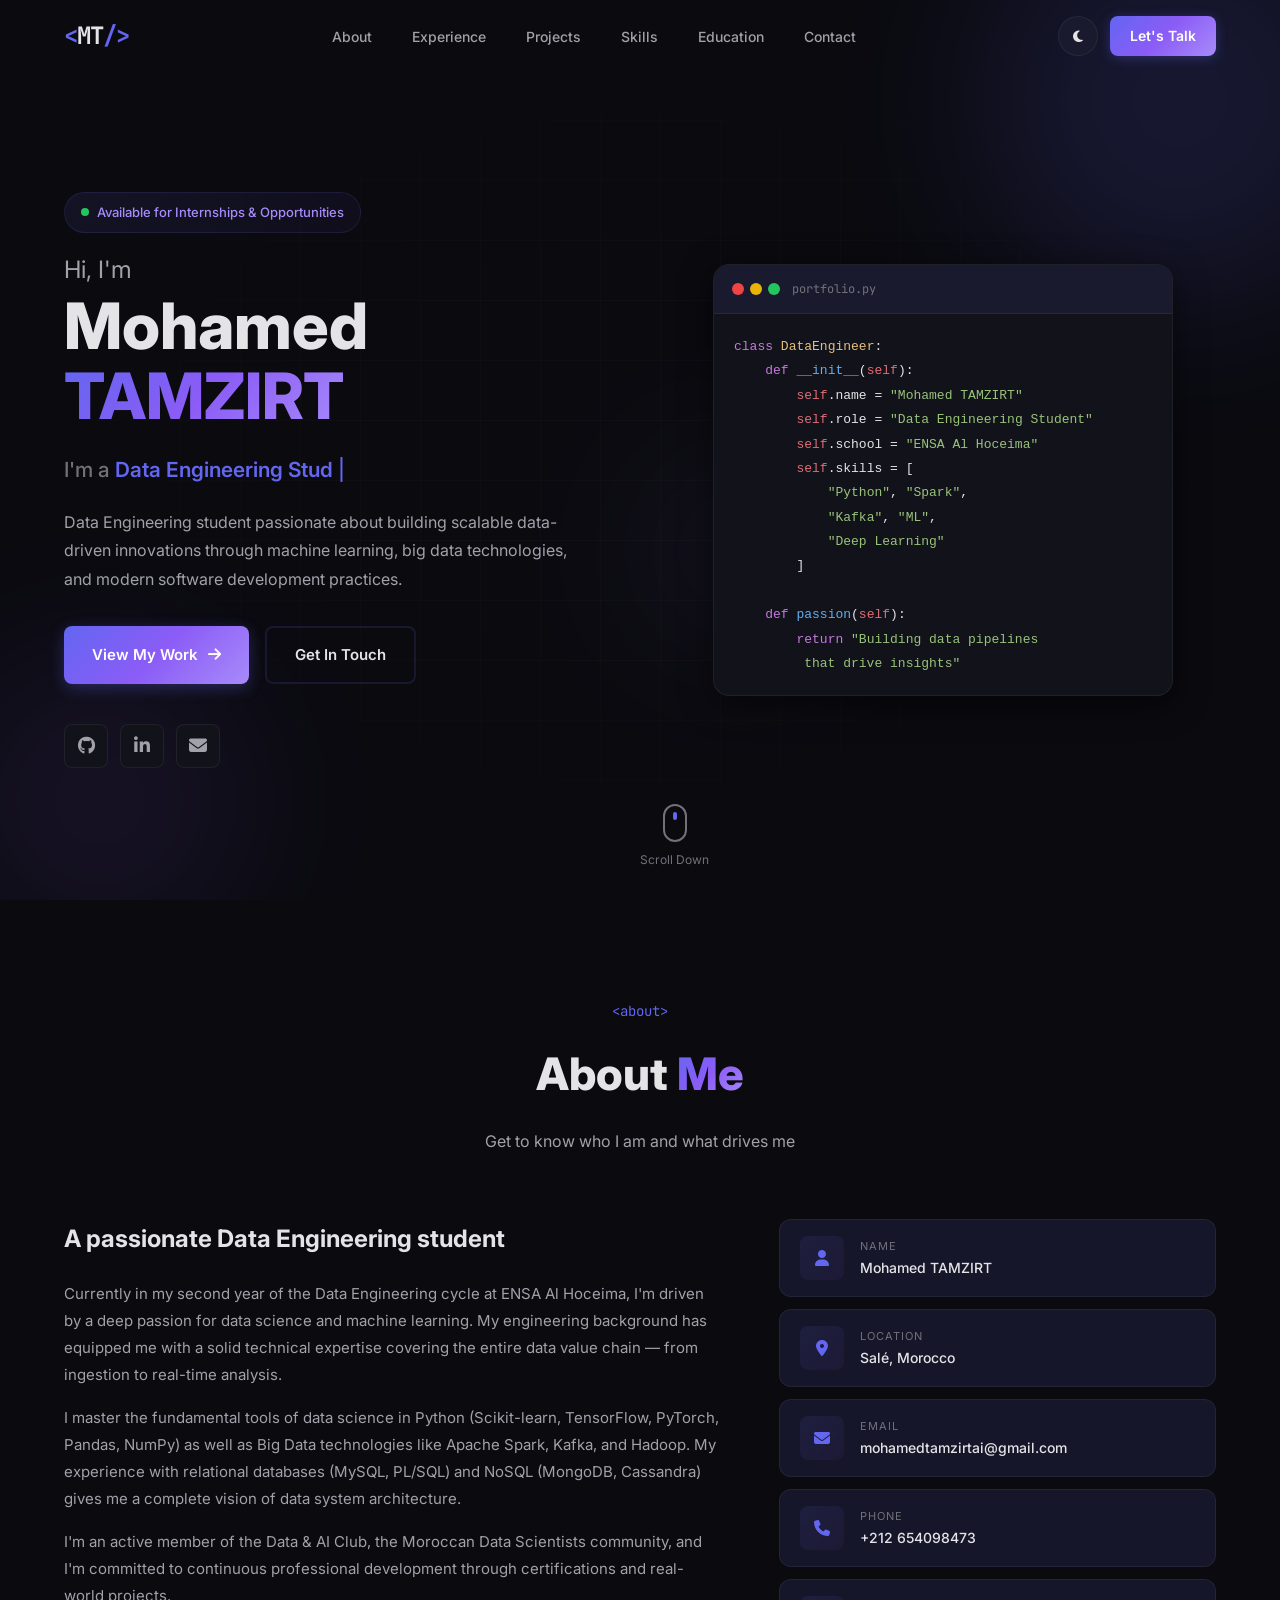
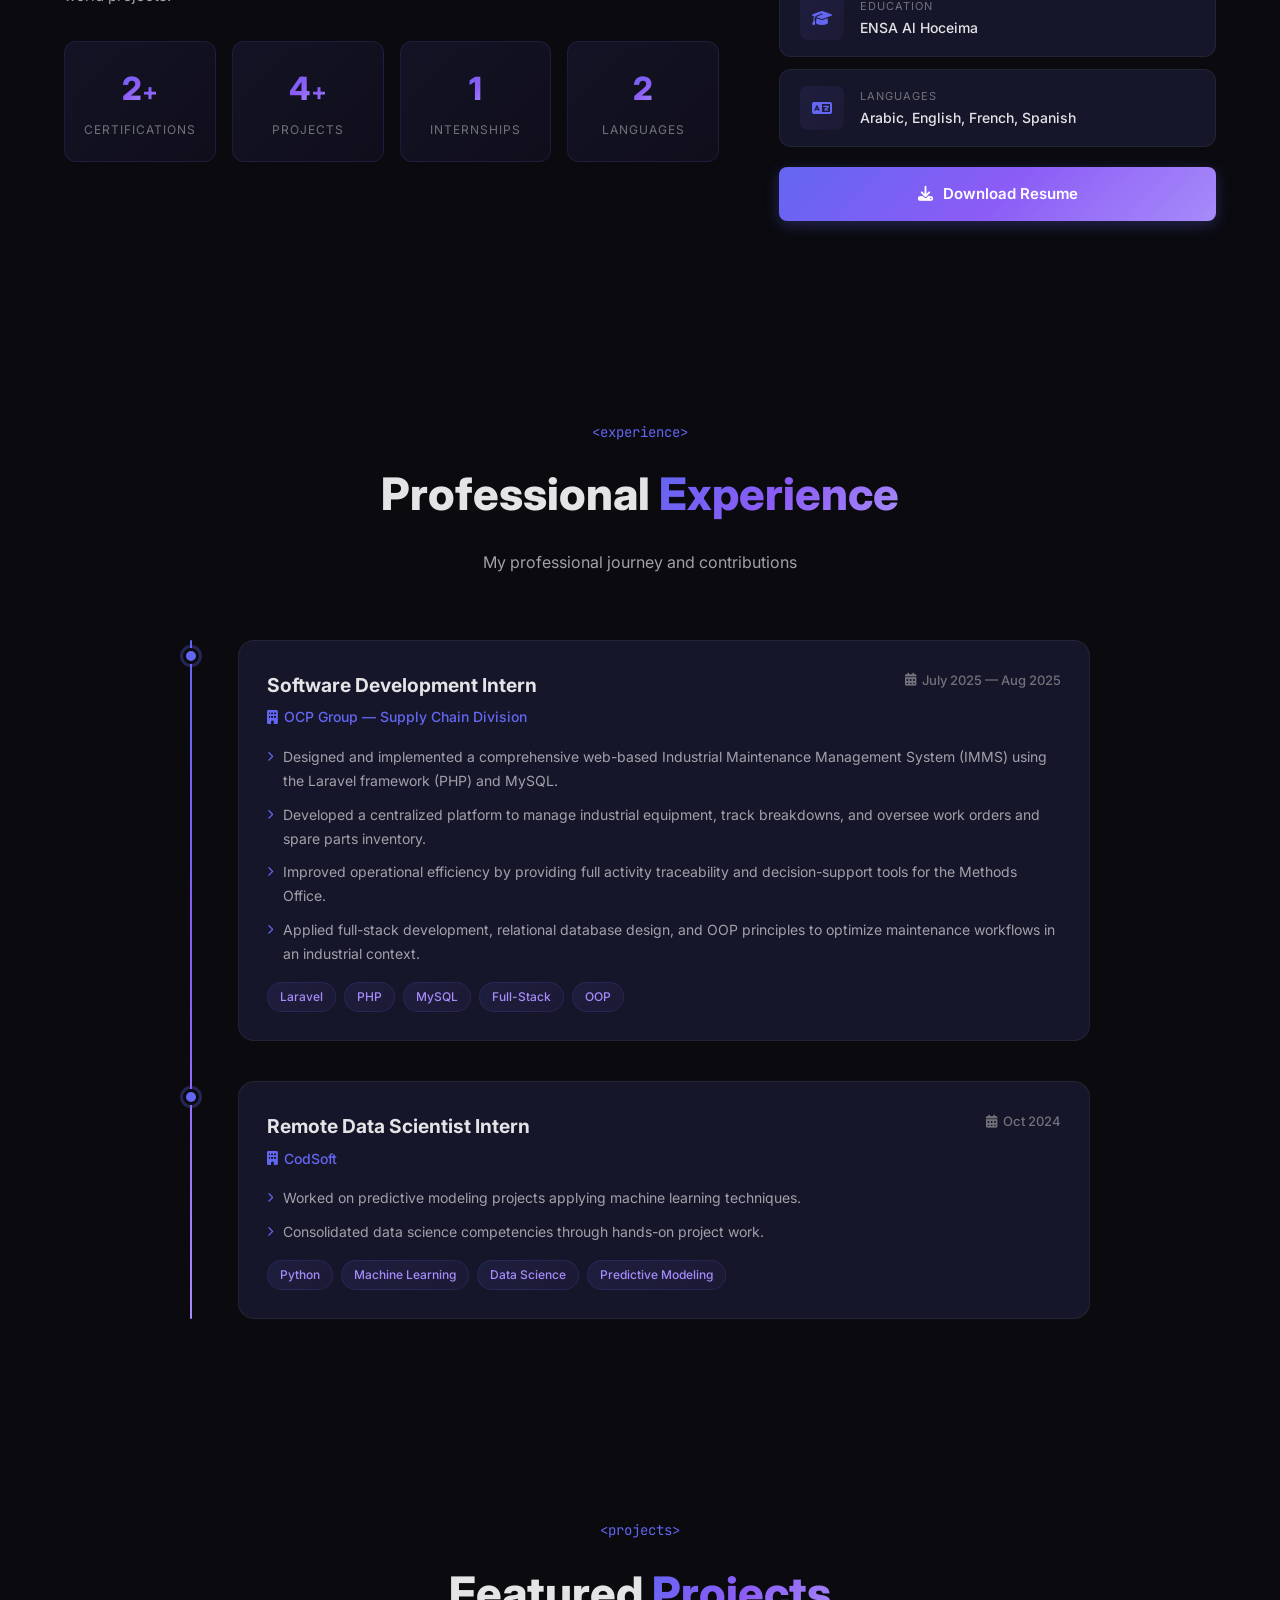
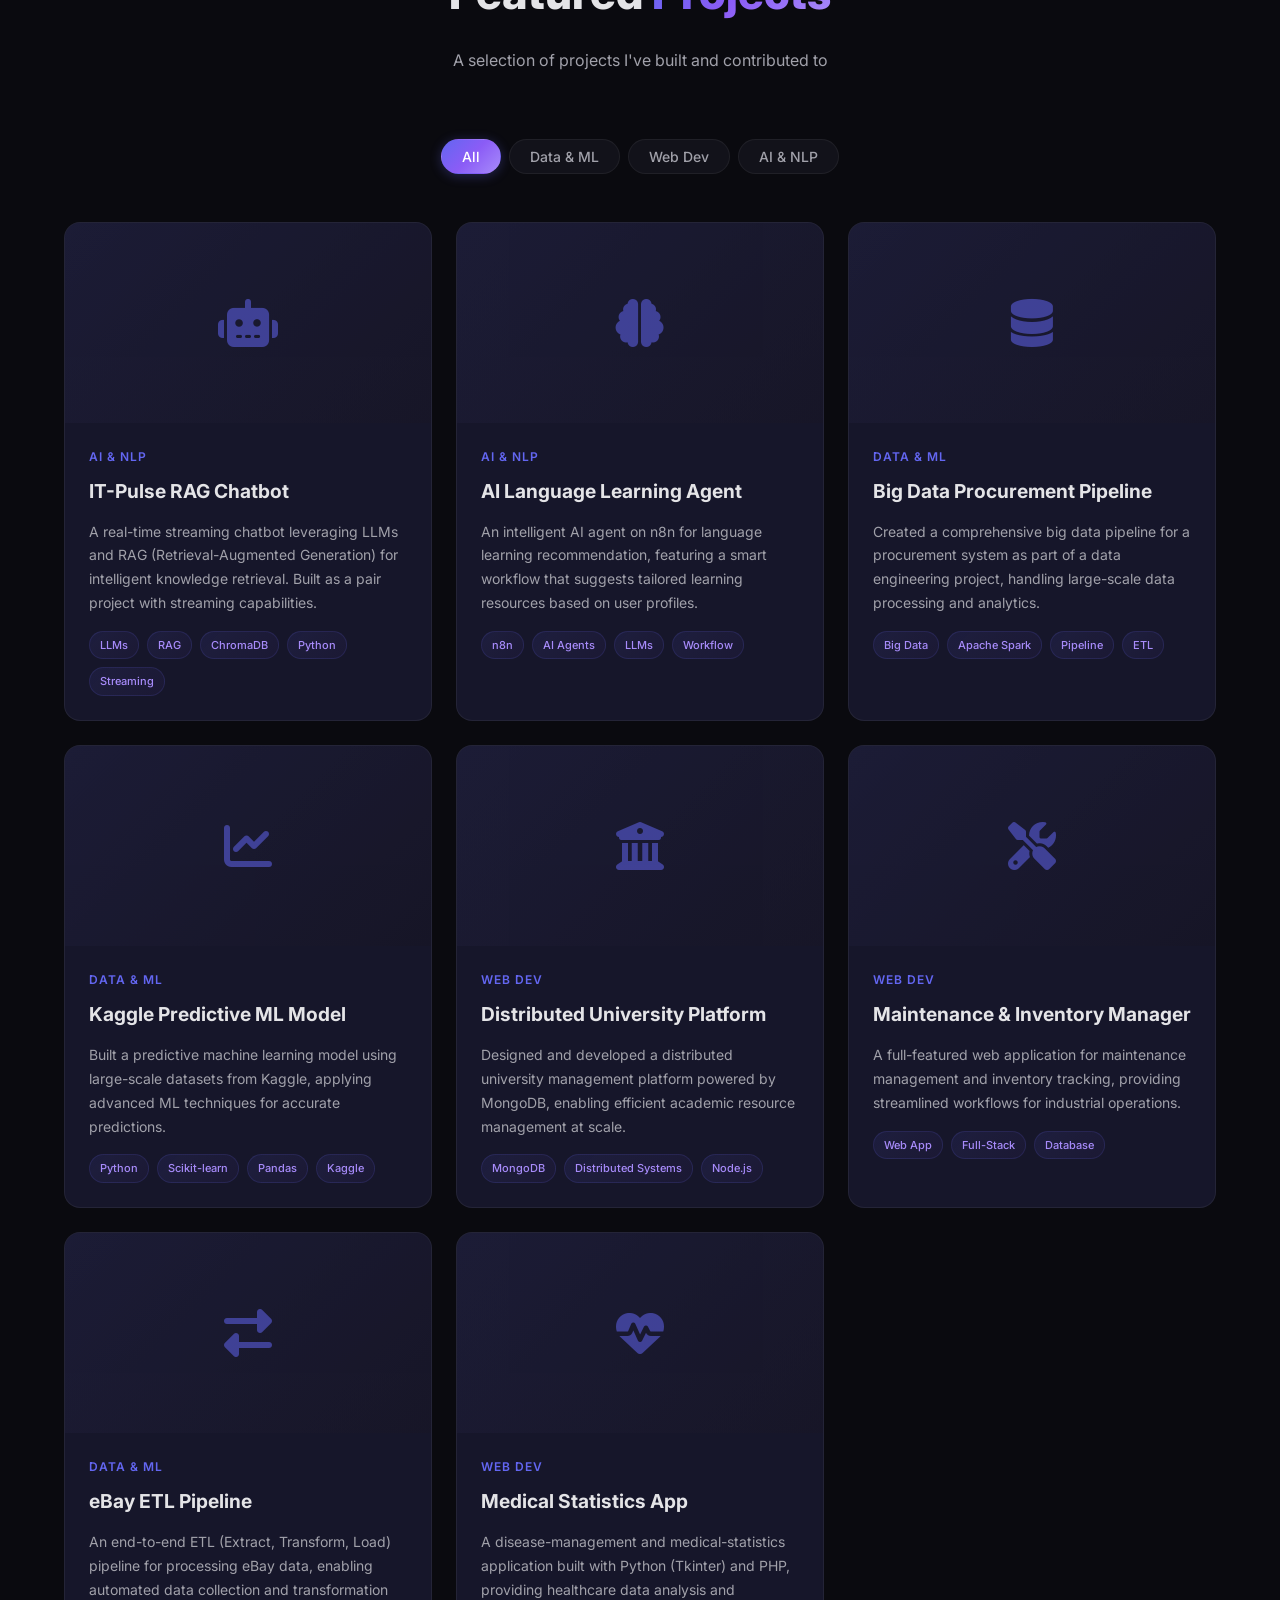
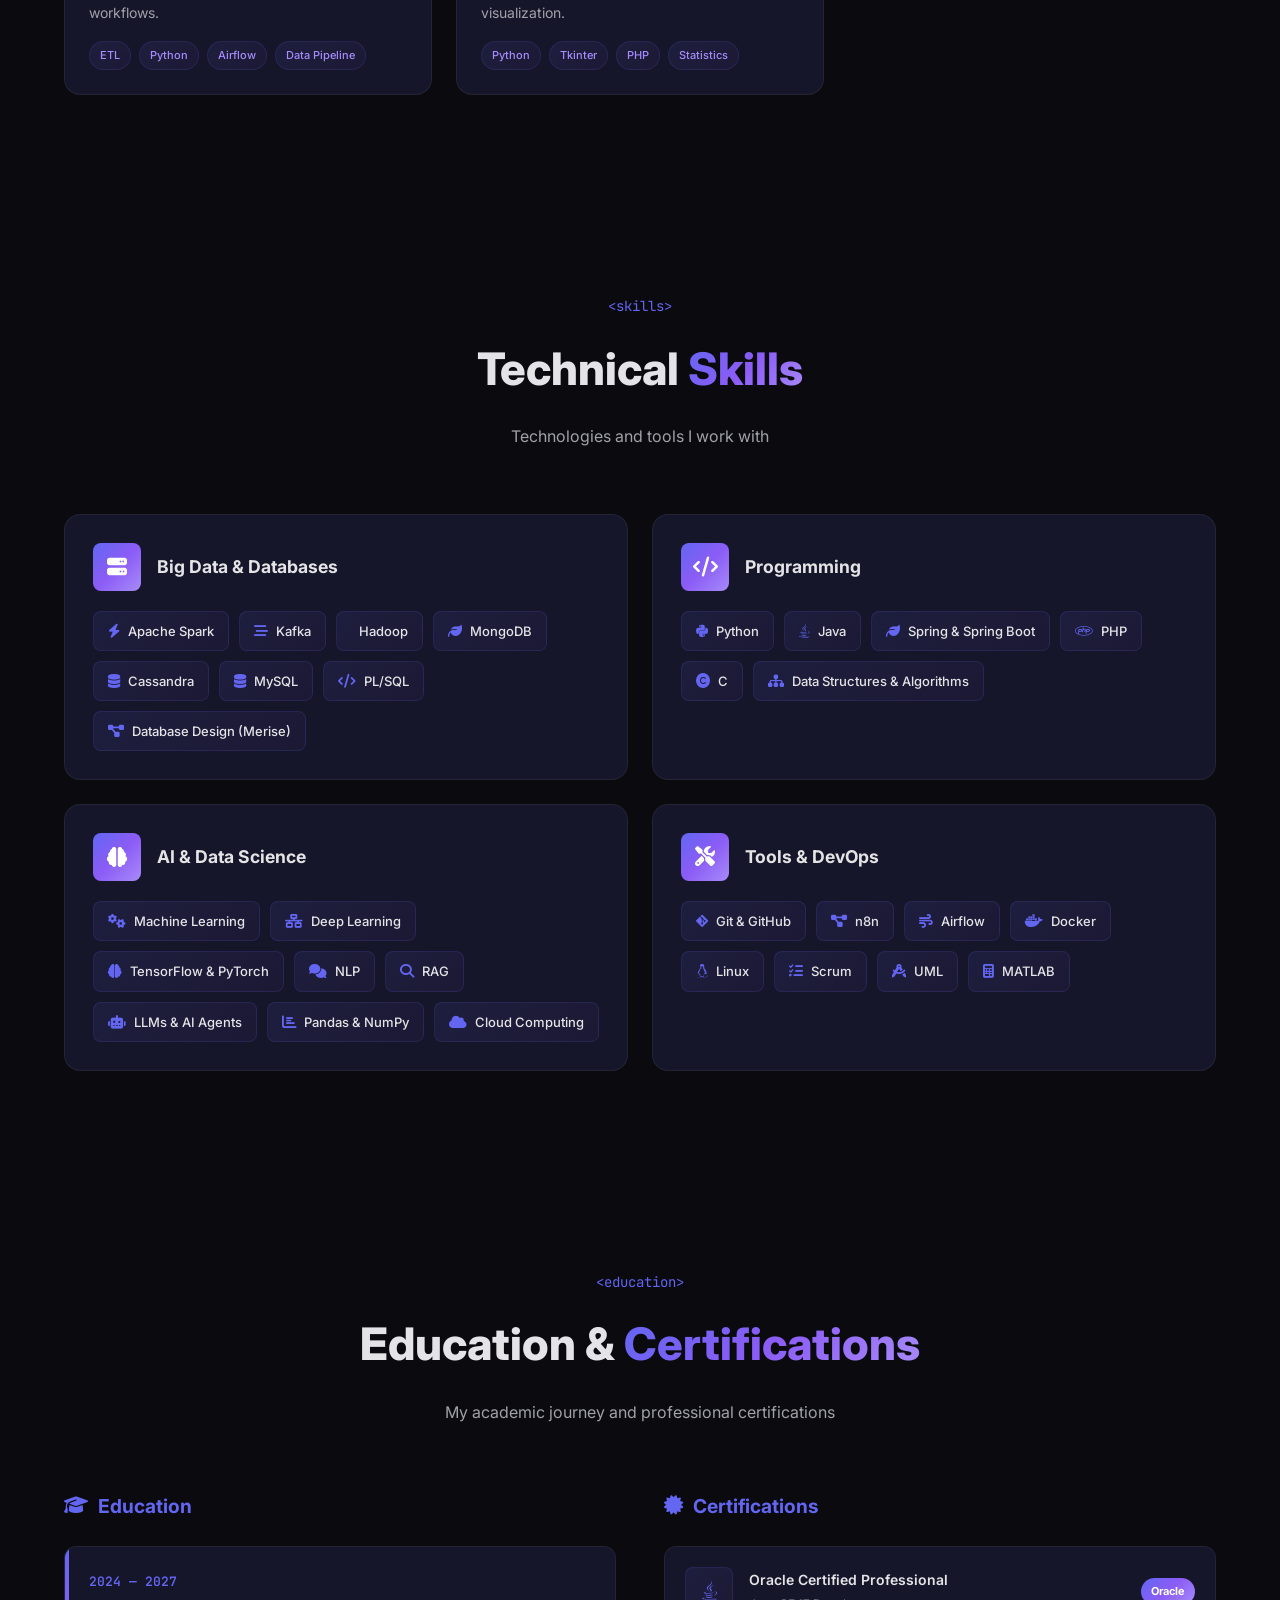
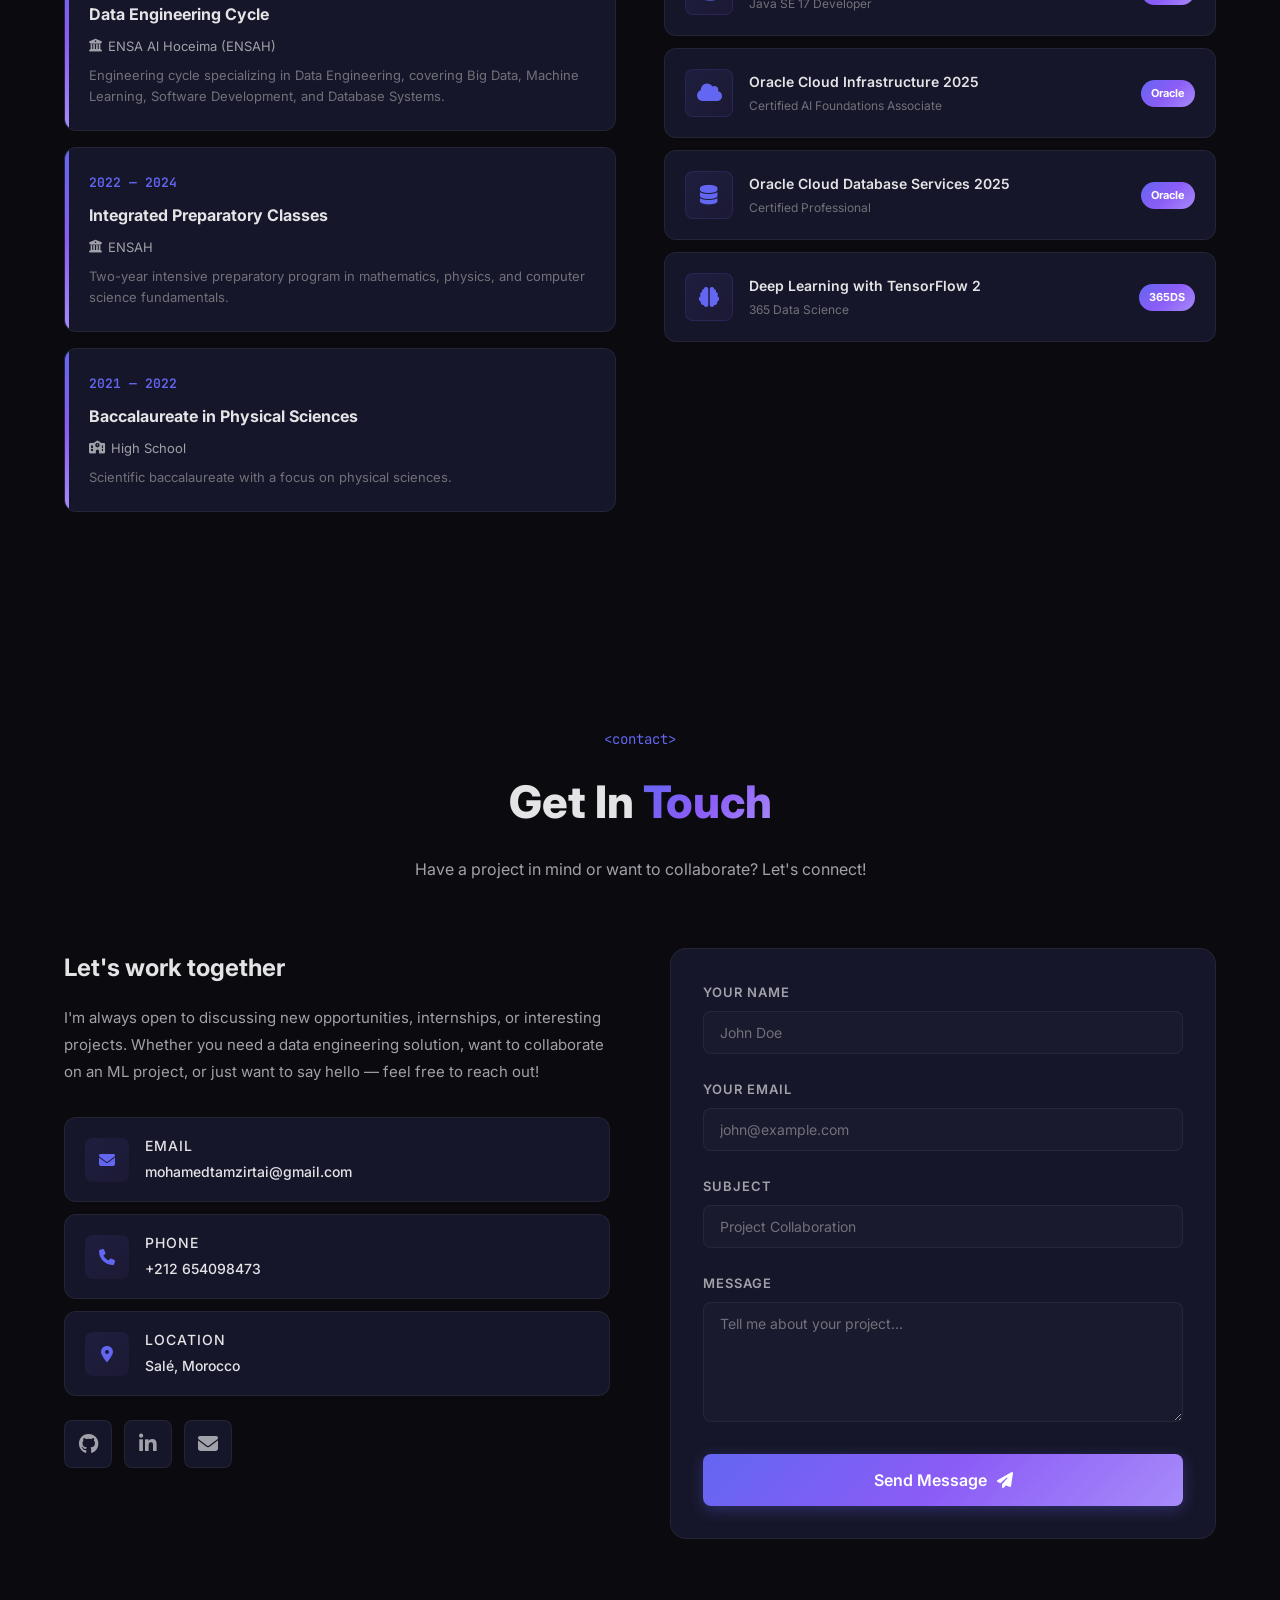
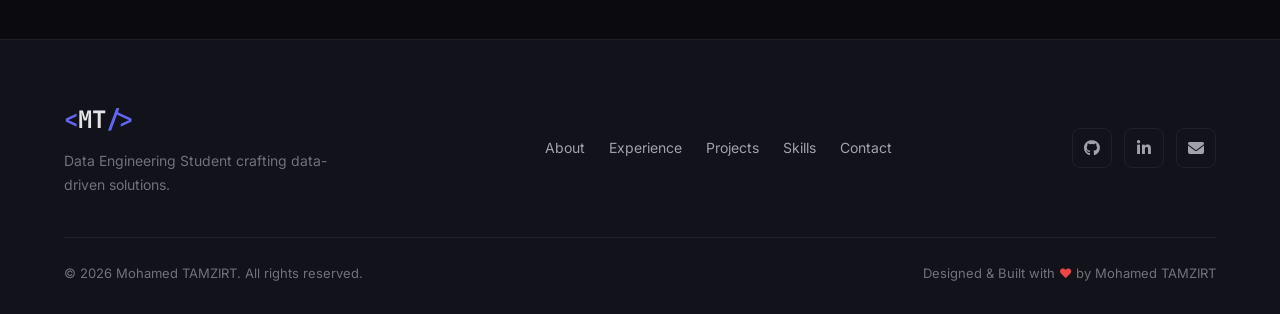
==== index.html @ cb3c1cb9 "Initial commit" ====
<!DOCTYPE html>
<html lang="en">
<head>
    <meta charset="UTF-8">
    <meta name="viewport" content="width=device-width, initial-scale=1.0">
    <title>Mohamed TAMZIRT | Data Engineering Student</title>
    <meta name="description" content="Portfolio of Mohamed TAMZIRT - Data Engineering Student specializing in Machine Learning, Big Data, and Software Development.">
    <link rel="stylesheet" href="css/style.css">
    <link rel="preconnect" href="https://fonts.googleapis.com">
    <link rel="preconnect" href="https://fonts.gstatic.com" crossorigin>
    <link href="https://fonts.googleapis.com/css2?family=Inter:wght@300;400;500;600;700;800;900&family=JetBrains+Mono:wght@400;500;600&display=swap" rel="stylesheet">
    <link rel="stylesheet" href="https://cdnjs.cloudflare.com/ajax/libs/font-awesome/6.5.1/css/all.min.css">
</head>
<body>
    <!-- ==================== LOADER ==================== -->
    <div id="loader" class="loader">
        <div class="loader-content">
            <div class="loader-spinner"></div>
            <p class="loader-text">Loading<span class="dots">...</span></p>
        </div>
    </div>

    <!-- ==================== CURSOR ==================== -->
    <div class="cursor-dot" id="cursor-dot"></div>
    <div class="cursor-outline" id="cursor-outline"></div>

    <!-- ==================== NAVIGATION ==================== -->
    <nav class="navbar" id="navbar">
        <div class="nav-container">
            <a href="#hero" class="nav-logo">
                <span class="logo-bracket">&lt;</span>MT<span class="logo-bracket">/&gt;</span>
            </a>
            <ul class="nav-menu" id="nav-menu">
                <li><a href="#about" class="nav-link" data-text="About">About</a></li>
                <li><a href="#experience" class="nav-link" data-text="Experience">Experience</a></li>
                <li><a href="#projects" class="nav-link" data-text="Projects">Projects</a></li>
                <li><a href="#skills" class="nav-link" data-text="Skills">Skills</a></li>
                <li><a href="#education" class="nav-link" data-text="Education">Education</a></li>
                <li><a href="#contact" class="nav-link" data-text="Contact">Contact</a></li>
            </ul>
            <div class="nav-actions">
                <button class="theme-toggle" id="theme-toggle" aria-label="Toggle theme">
                    <i class="fas fa-moon"></i>
                    <i class="fas fa-sun"></i>
                </button>
                <a href="#contact" class="nav-cta">Let's Talk</a>
                <button class="hamburger" id="hamburger" aria-label="Menu">
                    <span></span>
                    <span></span>
                    <span></span>
                </button>
            </div>
        </div>
    </nav>

    <!-- ==================== HERO ==================== -->
    <section id="hero" class="hero">
        <div class="hero-bg-effects">
            <div class="gradient-orb orb-1"></div>
            <div class="gradient-orb orb-2"></div>
            <div class="gradient-orb orb-3"></div>
            <div class="grid-overlay"></div>
        </div>
        <div class="hero-container">
            <div class="hero-content">
                <div class="hero-badge" data-aos="fade-down">
                    <span class="badge-dot"></span>
                    Available for Internships & Opportunities
                </div>
                <h1 class="hero-title" data-aos="fade-up">
                    <span class="title-line">Hi, I'm</span>
                    <span class="title-name">Mohamed <span class="text-gradient">TAMZIRT</span></span>
                </h1>
                <div class="hero-typewriter" data-aos="fade-up" data-aos-delay="200">
                    <span class="typewriter-prefix">I'm a </span>
                    <span class="typewriter-text" id="typewriter"></span>
                    <span class="typewriter-cursor">|</span>
                </div>
                <p class="hero-description" data-aos="fade-up" data-aos-delay="300">
                    Data Engineering student passionate about building scalable data-driven innovations 
                    through machine learning, big data technologies, and modern software development practices.
                </p>
                <div class="hero-actions" data-aos="fade-up" data-aos-delay="400">
                    <a href="#projects" class="btn btn-primary">
                        <span>View My Work</span>
                        <i class="fas fa-arrow-right"></i>
                    </a>
                    <a href="#contact" class="btn btn-outline">
                        <span>Get In Touch</span>
                    </a>
                </div>
                <div class="hero-socials" data-aos="fade-up" data-aos-delay="500">
                    <a href="https://github.com/" target="_blank" rel="noopener" class="social-link" aria-label="GitHub">
                        <i class="fab fa-github"></i>
                    </a>
                    <a href="https://linkedin.com/" target="_blank" rel="noopener" class="social-link" aria-label="LinkedIn">
                        <i class="fab fa-linkedin-in"></i>
                    </a>
                    <a href="mailto:mohamedtamzirtai@gmail.com" class="social-link" aria-label="Email">
                        <i class="fas fa-envelope"></i>
                    </a>
                </div>
            </div>
            <div class="hero-visual" data-aos="fade-left" data-aos-delay="300">
                <div class="hero-card">
                    <div class="card-header">
                        <div class="card-dots">
                            <span class="dot red"></span>
                            <span class="dot yellow"></span>
                            <span class="dot green"></span>
                        </div>
                        <span class="card-title">portfolio.py</span>
                    </div>
                    <div class="card-body">
                        <pre><code><span class="code-keyword">class</span> <span class="code-class">DataEngineer</span>:
    <span class="code-keyword">def</span> <span class="code-func">__init__</span>(<span class="code-param">self</span>):
        <span class="code-param">self</span>.name = <span class="code-string">"Mohamed TAMZIRT"</span>
        <span class="code-param">self</span>.role = <span class="code-string">"Data Engineering Student"</span>
        <span class="code-param">self</span>.school = <span class="code-string">"ENSA Al Hoceima"</span>
        <span class="code-param">self</span>.skills = [
            <span class="code-string">"Python"</span>, <span class="code-string">"Spark"</span>,
            <span class="code-string">"Kafka"</span>, <span class="code-string">"ML"</span>,
            <span class="code-string">"Deep Learning"</span>
        ]

    <span class="code-keyword">def</span> <span class="code-func">passion</span>(<span class="code-param">self</span>):
        <span class="code-keyword">return</span> <span class="code-string">"Building data pipelines<br>         that drive insights"</span></code></pre>
                    </div>
                </div>
            </div>
        </div>
        <div class="scroll-indicator" data-aos="fade-up" data-aos-delay="600">
            <div class="mouse">
                <div class="wheel"></div>
            </div>
            <span>Scroll Down</span>
        </div>
    </section>

    <!-- ==================== ABOUT ==================== -->
    <section id="about" class="section about">
        <div class="container">
            <div class="section-header" data-aos="fade-up">
                <span class="section-tag">&lt;about&gt;</span>
                <h2 class="section-title">About <span class="text-gradient">Me</span></h2>
                <p class="section-subtitle">Get to know who I am and what drives me</p>
            </div>
            <div class="about-grid">
                <div class="about-content" data-aos="fade-right">
                    <h3>A passionate Data Engineering student</h3>
                    <p>
                        Currently in my second year of the Data Engineering cycle at ENSA Al Hoceima, 
                        I'm driven by a deep passion for data science and machine learning. My engineering 
                        background has equipped me with a solid technical expertise covering the entire data 
                        value chain — from ingestion to real-time analysis.
                    </p>
                    <p>
                        I master the fundamental tools of data science in Python (Scikit-learn, TensorFlow, 
                        PyTorch, Pandas, NumPy) as well as Big Data technologies like Apache Spark, Kafka, 
                        and Hadoop. My experience with relational databases (MySQL, PL/SQL) and NoSQL 
                        (MongoDB, Cassandra) gives me a complete vision of data system architecture.
                    </p>
                    <p>
                        I'm an active member of the Data & AI Club, the Moroccan Data Scientists community, 
                        and I'm committed to continuous professional development through certifications and 
                        real-world projects.
                    </p>
                    <div class="about-stats">
                        <div class="stat-card">
                            <span class="stat-number" data-count="4">0</span><span class="stat-plus">+</span>
                            <span class="stat-label">Certifications</span>
                        </div>
                        <div class="stat-card">
                            <span class="stat-number" data-count="8">0</span><span class="stat-plus">+</span>
                            <span class="stat-label">Projects</span>
                        </div>
                        <div class="stat-card">
                            <span class="stat-number" data-count="2">0</span>
                            <span class="stat-label">Internships</span>
                        </div>
                        <div class="stat-card">
                            <span class="stat-number" data-count="4">0</span>
                            <span class="stat-label">Languages</span>
                        </div>
                    </div>
                </div>
                <div class="about-details" data-aos="fade-left">
                    <div class="detail-card">
                        <div class="detail-icon"><i class="fas fa-user"></i></div>
                        <div class="detail-info">
                            <span class="detail-label">Name</span>
                            <span class="detail-value">Mohamed TAMZIRT</span>
                        </div>
                    </div>
                    <div class="detail-card">
                        <div class="detail-icon"><i class="fas fa-map-marker-alt"></i></div>
                        <div class="detail-info">
                            <span class="detail-label">Location</span>
                            <span class="detail-value">Salé, Morocco</span>
                        </div>
                    </div>
                    <div class="detail-card">
                        <div class="detail-icon"><i class="fas fa-envelope"></i></div>
                        <div class="detail-info">
                            <span class="detail-label">Email</span>
                            <span class="detail-value">mohamedtamzirtai@gmail.com</span>
                        </div>
                    </div>
                    <div class="detail-card">
                        <div class="detail-icon"><i class="fas fa-phone"></i></div>
                        <div class="detail-info">
                            <span class="detail-label">Phone</span>
                            <span class="detail-value">+212 654098473</span>
                        </div>
                    </div>
                    <div class="detail-card">
                        <div class="detail-icon"><i class="fas fa-graduation-cap"></i></div>
                        <div class="detail-info">
                            <span class="detail-label">Education</span>
                            <span class="detail-value">ENSA Al Hoceima</span>
                        </div>
                    </div>
                    <div class="detail-card">
                        <div class="detail-icon"><i class="fas fa-language"></i></div>
                        <div class="detail-info">
                            <span class="detail-label">Languages</span>
                            <span class="detail-value">Arabic, English, French, Spanish</span>
                        </div>
                    </div>
                    <a href="assets/Mohamed_TAMZIRT_Resume.pdf" class="btn btn-primary btn-download" download>
                        <i class="fas fa-download"></i>
                        <span>Download Resume</span>
                    </a>
                </div>
            </div>
        </div>
    </section>

    <!-- ==================== EXPERIENCE ==================== -->
    <section id="experience" class="section experience">
        <div class="container">
            <div class="section-header" data-aos="fade-up">
                <span class="section-tag">&lt;experience&gt;</span>
                <h2 class="section-title">Professional <span class="text-gradient">Experience</span></h2>
                <p class="section-subtitle">My professional journey and contributions</p>
            </div>
            <div class="timeline">
                <div class="timeline-item" data-aos="fade-up">
                    <div class="timeline-marker">
                        <div class="marker-dot"></div>
                    </div>
                    <div class="timeline-content">
                        <div class="timeline-header">
                            <div class="timeline-title-group">
                                <h3>Software Development Intern</h3>
                                <span class="timeline-company">
                                    <i class="fas fa-building"></i> OCP Group — Supply Chain Division
                                </span>
                            </div>
                            <span class="timeline-date">
                                <i class="fas fa-calendar-alt"></i> July 2025 — Aug 2025
                            </span>
                        </div>
                        <ul class="timeline-details">
                            <li>
                                <i class="fas fa-chevron-right"></i>
                                Designed and implemented a comprehensive web-based Industrial Maintenance Management System (IMMS) using 
                                the Laravel framework (PHP) and MySQL.
                            </li>
                            <li>
                                <i class="fas fa-chevron-right"></i>
                                Developed a centralized platform to manage industrial equipment, track breakdowns, 
                                and oversee work orders and spare parts inventory.
                            </li>
                            <li>
                                <i class="fas fa-chevron-right"></i>
                                Improved operational efficiency by providing full activity traceability and 
                                decision-support tools for the Methods Office.
                            </li>
                            <li>
                                <i class="fas fa-chevron-right"></i>
                                Applied full-stack development, relational database design, and OOP principles 
                                to optimize maintenance workflows in an industrial context.
                            </li>
                        </ul>
                        <div class="timeline-tags">
                            <span class="tag">Laravel</span>
                            <span class="tag">PHP</span>
                            <span class="tag">MySQL</span>
                            <span class="tag">Full-Stack</span>
                            <span class="tag">OOP</span>
                        </div>
                    </div>
                </div>
                <div class="timeline-item" data-aos="fade-up" data-aos-delay="200">
                    <div class="timeline-marker">
                        <div class="marker-dot"></div>
                    </div>
                    <div class="timeline-content">
                        <div class="timeline-header">
                            <div class="timeline-title-group">
                                <h3>Remote Data Scientist Intern</h3>
                                <span class="timeline-company">
                                    <i class="fas fa-building"></i> CodSoft
                                </span>
                            </div>
                            <span class="timeline-date">
                                <i class="fas fa-calendar-alt"></i> Oct 2024
                            </span>
                        </div>
                        <ul class="timeline-details">
                            <li>
                                <i class="fas fa-chevron-right"></i>
                                Worked on predictive modeling projects applying machine learning techniques.
                            </li>
                            <li>
                                <i class="fas fa-chevron-right"></i>
                                Consolidated data science competencies through hands-on project work.
                            </li>
                        </ul>
                        <div class="timeline-tags">
                            <span class="tag">Python</span>
                            <span class="tag">Machine Learning</span>
                            <span class="tag">Data Science</span>
                            <span class="tag">Predictive Modeling</span>
                        </div>
                    </div>
                </div>
            </div>
        </div>
    </section>

    <!-- ==================== PROJECTS ==================== -->
    <section id="projects" class="section projects">
        <div class="container">
            <div class="section-header" data-aos="fade-up">
                <span class="section-tag">&lt;projects&gt;</span>
                <h2 class="section-title">Featured <span class="text-gradient">Projects</span></h2>
                <p class="section-subtitle">A selection of projects I've built and contributed to</p>
            </div>
            <div class="projects-filter" data-aos="fade-up">
                <button class="filter-btn active" data-filter="all">All</button>
                <button class="filter-btn" data-filter="data">Data & ML</button>
                <button class="filter-btn" data-filter="web">Web Dev</button>
                <button class="filter-btn" data-filter="ai">AI & NLP</button>
            </div>
            <div class="projects-grid">
                <!-- Project 1: IT-Pulse RAG -->
                <div class="project-card" data-category="ai" data-aos="fade-up">
                    <div class="project-image">
                        <div class="project-placeholder">
                            <i class="fas fa-robot"></i>
                        </div>
                        <div class="project-overlay">
                            <div class="project-links">
                                <a href="#" class="project-link" aria-label="View project">
                                    <i class="fas fa-external-link-alt"></i>
                                </a>
                                <a href="#" class="project-link" aria-label="Source code">
                                    <i class="fab fa-github"></i>
                                </a>
                            </div>
                        </div>
                    </div>
                    <div class="project-info">
                        <div class="project-category">AI & NLP</div>
                        <h3 class="project-title">IT-Pulse RAG Chatbot</h3>
                        <p class="project-description">
                            A real-time streaming chatbot leveraging LLMs and RAG (Retrieval-Augmented Generation) 
                            for intelligent knowledge retrieval. Built as a pair project with streaming capabilities.
                        </p>
                        <div class="project-tech">
                            <span>LLMs</span>
                            <span>RAG</span>
                            <span>ChromaDB</span>
                            <span>Python</span>
                            <span>Streaming</span>
                        </div>
                    </div>
                </div>

                <!-- Project 2: AI Language Agent -->
                <div class="project-card" data-category="ai" data-aos="fade-up" data-aos-delay="100">
                    <div class="project-image">
                        <div class="project-placeholder">
                            <i class="fas fa-brain"></i>
                        </div>
                        <div class="project-overlay">
                            <div class="project-links">
                                <a href="#" class="project-link" aria-label="View project">
                                    <i class="fas fa-external-link-alt"></i>
                                </a>
                                <a href="#" class="project-link" aria-label="Source code">
                                    <i class="fab fa-github"></i>
                                </a>
                            </div>
                        </div>
                    </div>
                    <div class="project-info">
                        <div class="project-category">AI & NLP</div>
                        <h3 class="project-title">AI Language Learning Agent</h3>
                        <p class="project-description">
                            An intelligent AI agent on n8n for language learning recommendation, 
                            featuring a smart workflow that suggests tailored learning resources based on user profiles.
                        </p>
                        <div class="project-tech">
                            <span>n8n</span>
                            <span>AI Agents</span>
                            <span>LLMs</span>
                            <span>Workflow</span>
                        </div>
                    </div>
                </div>

                <!-- Project 3: Big Data Pipeline -->
                <div class="project-card" data-category="data" data-aos="fade-up" data-aos-delay="200">
                    <div class="project-image">
                        <div class="project-placeholder">
                            <i class="fas fa-database"></i>
                        </div>
                        <div class="project-overlay">
                            <div class="project-links">
                                <a href="#" class="project-link" aria-label="View project">
                                    <i class="fas fa-external-link-alt"></i>
                                </a>
                                <a href="#" class="project-link" aria-label="Source code">
                                    <i class="fab fa-github"></i>
                                </a>
                            </div>
                        </div>
                    </div>
                    <div class="project-info">
                        <div class="project-category">Data & ML</div>
                        <h3 class="project-title">Big Data Procurement Pipeline</h3>
                        <p class="project-description">
                            Created a comprehensive big data pipeline for a procurement system 
                            as part of a data engineering project, handling large-scale data processing and analytics.
                        </p>
                        <div class="project-tech">
                            <span>Big Data</span>
                            <span>Apache Spark</span>
                            <span>Pipeline</span>
                            <span>ETL</span>
                        </div>
                    </div>
                </div>

                <!-- Project 4: Predictive ML Model -->
                <div class="project-card" data-category="data" data-aos="fade-up" data-aos-delay="300">
                    <div class="project-image">
                        <div class="project-placeholder">
                            <i class="fas fa-chart-line"></i>
                        </div>
                        <div class="project-overlay">
                            <div class="project-links">
                                <a href="#" class="project-link" aria-label="View project">
                                    <i class="fas fa-external-link-alt"></i>
                                </a>
                                <a href="#" class="project-link" aria-label="Source code">
                                    <i class="fab fa-github"></i>
                                </a>
                            </div>
                        </div>
                    </div>
                    <div class="project-info">
                        <div class="project-category">Data & ML</div>
                        <h3 class="project-title">Kaggle Predictive ML Model</h3>
                        <p class="project-description">
                            Built a predictive machine learning model using large-scale datasets from Kaggle, 
                            applying advanced ML techniques for accurate predictions.
                        </p>
                        <div class="project-tech">
                            <span>Python</span>
                            <span>Scikit-learn</span>
                            <span>Pandas</span>
                            <span>Kaggle</span>
                        </div>
                    </div>
                </div>

                <!-- Project 5: University Platform -->
                <div class="project-card" data-category="web" data-aos="fade-up">
                    <div class="project-image">
                        <div class="project-placeholder">
                            <i class="fas fa-university"></i>
                        </div>
                        <div class="project-overlay">
                            <div class="project-links">
                                <a href="#" class="project-link" aria-label="View project">
                                    <i class="fas fa-external-link-alt"></i>
                                </a>
                                <a href="#" class="project-link" aria-label="Source code">
                                    <i class="fab fa-github"></i>
                                </a>
                            </div>
                        </div>
                    </div>
                    <div class="project-info">
                        <div class="project-category">Web Dev</div>
                        <h3 class="project-title">Distributed University Platform</h3>
                        <p class="project-description">
                            Designed and developed a distributed university management platform 
                            powered by MongoDB, enabling efficient academic resource management at scale.
                        </p>
                        <div class="project-tech">
                            <span>MongoDB</span>
                            <span>Distributed Systems</span>
                            <span>Node.js</span>
                        </div>
                    </div>
                </div>

                <!-- Project 6: Maintenance & Inventory App -->
                <div class="project-card" data-category="web" data-aos="fade-up" data-aos-delay="100">
                    <div class="project-image">
                        <div class="project-placeholder">
                            <i class="fas fa-tools"></i>
                        </div>
                        <div class="project-overlay">
                            <div class="project-links">
                                <a href="#" class="project-link" aria-label="View project">
                                    <i class="fas fa-external-link-alt"></i>
                                </a>
                                <a href="#" class="project-link" aria-label="Source code">
                                    <i class="fab fa-github"></i>
                                </a>
                            </div>
                        </div>
                    </div>
                    <div class="project-info">
                        <div class="project-category">Web Dev</div>
                        <h3 class="project-title">Maintenance & Inventory Manager</h3>
                        <p class="project-description">
                            A full-featured web application for maintenance management and inventory tracking, 
                            providing streamlined workflows for industrial operations.
                        </p>
                        <div class="project-tech">
                            <span>Web App</span>
                            <span>Full-Stack</span>
                            <span>Database</span>
                        </div>
                    </div>
                </div>

                <!-- Project 7: eBay ETL Pipeline -->
                <div class="project-card" data-category="data" data-aos="fade-up" data-aos-delay="200">
                    <div class="project-image">
                        <div class="project-placeholder">
                            <i class="fas fa-exchange-alt"></i>
                        </div>
                        <div class="project-overlay">
                            <div class="project-links">
                                <a href="#" class="project-link" aria-label="View project">
                                    <i class="fas fa-external-link-alt"></i>
                                </a>
                                <a href="#" class="project-link" aria-label="Source code">
                                    <i class="fab fa-github"></i>
                                </a>
                            </div>
                        </div>
                    </div>
                    <div class="project-info">
                        <div class="project-category">Data & ML</div>
                        <h3 class="project-title">eBay ETL Pipeline</h3>
                        <p class="project-description">
                            An end-to-end ETL (Extract, Transform, Load) pipeline for processing eBay data, 
                            enabling automated data collection and transformation workflows.
                        </p>
                        <div class="project-tech">
                            <span>ETL</span>
                            <span>Python</span>
                            <span>Airflow</span>
                            <span>Data Pipeline</span>
                        </div>
                    </div>
                </div>

                <!-- Project 8: Medical Stats App -->
                <div class="project-card" data-category="web" data-aos="fade-up" data-aos-delay="300">
                    <div class="project-image">
                        <div class="project-placeholder">
                            <i class="fas fa-heartbeat"></i>
                        </div>
                        <div class="project-overlay">
                            <div class="project-links">
                                <a href="#" class="project-link" aria-label="View project">
                                    <i class="fas fa-external-link-alt"></i>
                                </a>
                                <a href="#" class="project-link" aria-label="Source code">
                                    <i class="fab fa-github"></i>
                                </a>
                            </div>
                        </div>
                    </div>
                    <div class="project-info">
                        <div class="project-category">Web Dev</div>
                        <h3 class="project-title">Medical Statistics App</h3>
                        <p class="project-description">
                            A disease-management and medical-statistics application built with Python (Tkinter) 
                            and PHP, providing healthcare data analysis and visualization.
                        </p>
                        <div class="project-tech">
                            <span>Python</span>
                            <span>Tkinter</span>
                            <span>PHP</span>
                            <span>Statistics</span>
                        </div>
                    </div>
                </div>
            </div>
        </div>
    </section>

    <!-- ==================== SKILLS ==================== -->
    <section id="skills" class="section skills">
        <div class="container">
            <div class="section-header" data-aos="fade-up">
                <span class="section-tag">&lt;skills&gt;</span>
                <h2 class="section-title">Technical <span class="text-gradient">Skills</span></h2>
                <p class="section-subtitle">Technologies and tools I work with</p>
            </div>
            <div class="skills-grid">
                <!-- Big Data & Databases -->
                <div class="skill-category" data-aos="fade-up">
                    <div class="skill-category-header">
                        <div class="skill-icon"><i class="fas fa-server"></i></div>
                        <h3>Big Data & Databases</h3>
                    </div>
                    <div class="skill-tags">
                        <div class="skill-tag">
                            <i class="fas fa-bolt"></i>
                            <span>Apache Spark</span>
                        </div>
                        <div class="skill-tag">
                            <i class="fas fa-stream"></i>
                            <span>Kafka</span>
                        </div>
                        <div class="skill-tag">
                            <i class="fas fa-elephant"></i>
                            <span>Hadoop</span>
                        </div>
                        <div class="skill-tag">
                            <i class="fas fa-leaf"></i>
                            <span>MongoDB</span>
                        </div>
                        <div class="skill-tag">
                            <i class="fas fa-database"></i>
                            <span>Cassandra</span>
                        </div>
                        <div class="skill-tag">
                            <i class="fas fa-database"></i>
                            <span>MySQL</span>
                        </div>
                        <div class="skill-tag">
                            <i class="fas fa-code"></i>
                            <span>PL/SQL</span>
                        </div>
                        <div class="skill-tag">
                            <i class="fas fa-project-diagram"></i>
                            <span>Database Design (Merise)</span>
                        </div>
                    </div>
                </div>

                <!-- Programming -->
                <div class="skill-category" data-aos="fade-up" data-aos-delay="100">
                    <div class="skill-category-header">
                        <div class="skill-icon"><i class="fas fa-code"></i></div>
                        <h3>Programming</h3>
                    </div>
                    <div class="skill-tags">
                        <div class="skill-tag">
                            <i class="fab fa-python"></i>
                            <span>Python</span>
                        </div>
                        <div class="skill-tag">
                            <i class="fab fa-java"></i>
                            <span>Java</span>
                        </div>
                        <div class="skill-tag">
                            <i class="fas fa-leaf"></i>
                            <span>Spring & Spring Boot</span>
                        </div>
                        <div class="skill-tag">
                            <i class="fab fa-php"></i>
                            <span>PHP</span>
                        </div>
                        <div class="skill-tag">
                            <i class="fas fa-copyright"></i>
                            <span>C</span>
                        </div>
                        <div class="skill-tag">
                            <i class="fas fa-sitemap"></i>
                            <span>Data Structures & Algorithms</span>
                        </div>
                    </div>
                </div>

                <!-- AI & Data Science -->
                <div class="skill-category" data-aos="fade-up" data-aos-delay="200">
                    <div class="skill-category-header">
                        <div class="skill-icon"><i class="fas fa-brain"></i></div>
                        <h3>AI & Data Science</h3>
                    </div>
                    <div class="skill-tags">
                        <div class="skill-tag">
                            <i class="fas fa-cogs"></i>
                            <span>Machine Learning</span>
                        </div>
                        <div class="skill-tag">
                            <i class="fas fa-network-wired"></i>
                            <span>Deep Learning</span>
                        </div>
                        <div class="skill-tag">
                            <i class="fas fa-brain"></i>
                            <span>TensorFlow & PyTorch</span>
                        </div>
                        <div class="skill-tag">
                            <i class="fas fa-comments"></i>
                            <span>NLP</span>
                        </div>
                        <div class="skill-tag">
                            <i class="fas fa-search"></i>
                            <span>RAG</span>
                        </div>
                        <div class="skill-tag">
                            <i class="fas fa-robot"></i>
                            <span>LLMs & AI Agents</span>
                        </div>
                        <div class="skill-tag">
                            <i class="fas fa-chart-bar"></i>
                            <span>Pandas & NumPy</span>
                        </div>
                        <div class="skill-tag">
                            <i class="fas fa-cloud"></i>
                            <span>Cloud Computing</span>
                        </div>
                    </div>
                </div>

                <!-- Tools & OS -->
                <div class="skill-category" data-aos="fade-up" data-aos-delay="300">
                    <div class="skill-category-header">
                        <div class="skill-icon"><i class="fas fa-tools"></i></div>
                        <h3>Tools & DevOps</h3>
                    </div>
                    <div class="skill-tags">
                        <div class="skill-tag">
                            <i class="fab fa-git-alt"></i>
                            <span>Git & GitHub</span>
                        </div>
                        <div class="skill-tag">
                            <i class="fas fa-project-diagram"></i>
                            <span>n8n</span>
                        </div>
                        <div class="skill-tag">
                            <i class="fas fa-wind"></i>
                            <span>Airflow</span>
                        </div>
                        <div class="skill-tag">
                            <i class="fab fa-docker"></i>
                            <span>Docker</span>
                        </div>
                        <div class="skill-tag">
                            <i class="fab fa-linux"></i>
                            <span>Linux</span>
                        </div>
                        <div class="skill-tag">
                            <i class="fas fa-tasks"></i>
                            <span>Scrum</span>
                        </div>
                        <div class="skill-tag">
                            <i class="fas fa-drafting-compass"></i>
                            <span>UML</span>
                        </div>
                        <div class="skill-tag">
                            <i class="fas fa-calculator"></i>
                            <span>MATLAB</span>
                        </div>
                    </div>
                </div>
            </div>
        </div>
    </section>

    <!-- ==================== EDUCATION ==================== -->
    <section id="education" class="section education">
        <div class="container">
            <div class="section-header" data-aos="fade-up">
                <span class="section-tag">&lt;education&gt;</span>
                <h2 class="section-title">Education & <span class="text-gradient">Certifications</span></h2>
                <p class="section-subtitle">My academic journey and professional certifications</p>
            </div>
            <div class="education-grid">
                <div class="education-column" data-aos="fade-right">
                    <h3 class="column-title"><i class="fas fa-graduation-cap"></i> Education</h3>
                    <div class="edu-card">
                        <div class="edu-year">2024 — 2027</div>
                        <h4>Data Engineering Cycle</h4>
                        <p class="edu-school"><i class="fas fa-university"></i> ENSA Al Hoceima (ENSAH)</p>
                        <p class="edu-description">Engineering cycle specializing in Data Engineering, covering Big Data, Machine Learning, Software Development, and Database Systems.</p>
                    </div>
                    <div class="edu-card">
                        <div class="edu-year">2022 — 2024</div>
                        <h4>Integrated Preparatory Classes</h4>
                        <p class="edu-school"><i class="fas fa-university"></i> ENSAH</p>
                        <p class="edu-description">Two-year intensive preparatory program in mathematics, physics, and computer science fundamentals.</p>
                    </div>
                    <div class="edu-card">
                        <div class="edu-year">2021 — 2022</div>
                        <h4>Baccalaureate in Physical Sciences</h4>
                        <p class="edu-school"><i class="fas fa-school"></i> High School</p>
                        <p class="edu-description">Scientific baccalaureate with a focus on physical sciences.</p>
                    </div>
                </div>
                <div class="education-column" data-aos="fade-left">
                    <h3 class="column-title"><i class="fas fa-certificate"></i> Certifications</h3>
                    <div class="cert-card">
                        <div class="cert-icon"><i class="fab fa-java"></i></div>
                        <div class="cert-info">
                            <h4>Oracle Certified Professional</h4>
                            <p>Java SE 17 Developer</p>
                        </div>
                        <div class="cert-badge">Oracle</div>
                    </div>
                    <div class="cert-card">
                        <div class="cert-icon"><i class="fas fa-cloud"></i></div>
                        <div class="cert-info">
                            <h4>Oracle Cloud Infrastructure 2025</h4>
                            <p>Certified AI Foundations Associate</p>
                        </div>
                        <div class="cert-badge">Oracle</div>
                    </div>
                    <div class="cert-card">
                        <div class="cert-icon"><i class="fas fa-database"></i></div>
                        <div class="cert-info">
                            <h4>Oracle Cloud Database Services 2025</h4>
                            <p>Certified Professional</p>
                        </div>
                        <div class="cert-badge">Oracle</div>
                    </div>
                    <div class="cert-card">
                        <div class="cert-icon"><i class="fas fa-brain"></i></div>
                        <div class="cert-info">
                            <h4>Deep Learning with TensorFlow 2</h4>
                            <p>365 Data Science</p>
                        </div>
                        <div class="cert-badge">365DS</div>
                    </div>
                </div>
            </div>
        </div>
    </section>

    <!-- ==================== CONTACT ==================== -->
    <section id="contact" class="section contact">
        <div class="container">
            <div class="section-header" data-aos="fade-up">
                <span class="section-tag">&lt;contact&gt;</span>
                <h2 class="section-title">Get In <span class="text-gradient">Touch</span></h2>
                <p class="section-subtitle">Have a project in mind or want to collaborate? Let's connect!</p>
            </div>
            <div class="contact-grid">
                <div class="contact-info" data-aos="fade-right">
                    <h3>Let's work together</h3>
                    <p>
                        I'm always open to discussing new opportunities, internships, or interesting projects. 
                        Whether you need a data engineering solution, want to collaborate on an ML project, 
                        or just want to say hello — feel free to reach out!
                    </p>
                    <div class="contact-cards">
                        <div class="contact-card">
                            <div class="contact-card-icon"><i class="fas fa-envelope"></i></div>
                            <div class="contact-card-info">
                                <span class="contact-card-label">Email</span>
                                <a href="mailto:mohamedtamzirtai@gmail.com">mohamedtamzirtai@gmail.com</a>
                            </div>
                        </div>
                        <div class="contact-card">
                            <div class="contact-card-icon"><i class="fas fa-phone"></i></div>
                            <div class="contact-card-info">
                                <span class="contact-card-label">Phone</span>
                                <a href="tel:+212654098473">+212 654098473</a>
                            </div>
                        </div>
                        <div class="contact-card">
                            <div class="contact-card-icon"><i class="fas fa-map-marker-alt"></i></div>
                            <div class="contact-card-info">
                                <span class="contact-card-label">Location</span>
                                <span>Salé, Morocco</span>
                            </div>
                        </div>
                    </div>
                    <div class="contact-socials">
                        <a href="https://github.com/" target="_blank" rel="noopener" class="contact-social" aria-label="GitHub">
                            <i class="fab fa-github"></i>
                        </a>
                        <a href="https://linkedin.com/" target="_blank" rel="noopener" class="contact-social" aria-label="LinkedIn">
                            <i class="fab fa-linkedin-in"></i>
                        </a>
                        <a href="mailto:mohamedtamzirtai@gmail.com" class="contact-social" aria-label="Email">
                            <i class="fas fa-envelope"></i>
                        </a>
                    </div>
                </div>
                <div class="contact-form-wrapper" data-aos="fade-left">
                    <form class="contact-form" id="contact-form">
                        <div class="form-group">
                            <label for="name">Your Name</label>
                            <input type="text" id="name" name="name" placeholder="John Doe" required>
                            <span class="form-line"></span>
                        </div>
                        <div class="form-group">
                            <label for="email">Your Email</label>
                            <input type="email" id="email" name="email" placeholder="john@example.com" required>
                            <span class="form-line"></span>
                        </div>
                        <div class="form-group">
                            <label for="subject">Subject</label>
                            <input type="text" id="subject" name="subject" placeholder="Project Collaboration" required>
                            <span class="form-line"></span>
                        </div>
                        <div class="form-group">
                            <label for="message">Message</label>
                            <textarea id="message" name="message" rows="5" placeholder="Tell me about your project..." required></textarea>
                            <span class="form-line"></span>
                        </div>
                        <button type="submit" class="btn btn-primary btn-submit">
                            <span>Send Message</span>
                            <i class="fas fa-paper-plane"></i>
                        </button>
                    </form>
                </div>
            </div>
        </div>
    </section>

    <!-- ==================== FOOTER ==================== -->
    <footer class="footer">
        <div class="container">
            <div class="footer-content">
                <div class="footer-brand">
                    <a href="#hero" class="footer-logo">
                        <span class="logo-bracket">&lt;</span>MT<span class="logo-bracket">/&gt;</span>
                    </a>
                    <p>Data Engineering Student crafting data-driven solutions.</p>
                </div>
                <div class="footer-links">
                    <a href="#about">About</a>
                    <a href="#experience">Experience</a>
                    <a href="#projects">Projects</a>
                    <a href="#skills">Skills</a>
                    <a href="#contact">Contact</a>
                </div>
                <div class="footer-socials">
                    <a href="https://github.com/" target="_blank" rel="noopener" aria-label="GitHub"><i class="fab fa-github"></i></a>
                    <a href="https://linkedin.com/" target="_blank" rel="noopener" aria-label="LinkedIn"><i class="fab fa-linkedin-in"></i></a>
                    <a href="mailto:mohamedtamzirtai@gmail.com" aria-label="Email"><i class="fas fa-envelope"></i></a>
                </div>
            </div>
            <div class="footer-bottom">
                <p>&copy; 2026 Mohamed TAMZIRT. All rights reserved.</p>
                <p>Designed & Built with <span class="heart">&hearts;</span> by Mohamed TAMZIRT</p>
            </div>
        </div>
    </footer>

    <!-- ==================== BACK TO TOP ==================== -->
    <button class="back-to-top" id="back-to-top" aria-label="Back to top">
        <i class="fas fa-arrow-up"></i>
    </button>

    <script src="js/main.js"></script>
</body>
</html>
---- css/style.css ----
/* ==================== CSS VARIABLES ==================== */
:root {
    /* Colors - Dark Theme (default) */
    --bg-primary: #0a0a0f;
    --bg-secondary: #12121a;
    --bg-tertiary: #1a1a2e;
    --bg-card: #16162a;
    --bg-card-hover: #1e1e3a;

    --text-primary: #e4e4e7;
    --text-secondary: #a1a1aa;
    --text-muted: #71717a;

    --accent-primary: #6366f1;
    --accent-secondary: #8b5cf6;
    --accent-tertiary: #a78bfa;
    --accent-glow: rgba(99, 102, 241, 0.3);

    --gradient-primary: linear-gradient(135deg, #6366f1, #8b5cf6, #a78bfa);
    --gradient-bg: linear-gradient(135deg, rgba(99, 102, 241, 0.1), rgba(139, 92, 246, 0.05));
    --gradient-card: linear-gradient(145deg, rgba(22, 22, 42, 0.8), rgba(26, 26, 46, 0.4));

    --border-color: rgba(99, 102, 241, 0.15);
    --border-subtle: rgba(255, 255, 255, 0.06);

    --shadow-sm: 0 2px 8px rgba(0, 0, 0, 0.3);
    --shadow-md: 0 4px 16px rgba(0, 0, 0, 0.4);
    --shadow-lg: 0 8px 32px rgba(0, 0, 0, 0.5);
    --shadow-glow: 0 0 30px rgba(99, 102, 241, 0.15);

    /* Spacing */
    --section-padding: 100px 0;
    --container-width: 1200px;

    /* Typography */
    --font-primary: 'Inter', -apple-system, BlinkMacSystemFont, sans-serif;
    --font-mono: 'JetBrains Mono', 'Fira Code', monospace;

    /* Transitions */
    --transition-fast: 0.2s ease;
    --transition-base: 0.3s ease;
    --transition-slow: 0.5s ease;

    /* Border Radius */
    --radius-sm: 8px;
    --radius-md: 12px;
    --radius-lg: 16px;
    --radius-xl: 24px;
}

/* Light Theme */
[data-theme="light"] {
    --bg-primary: #fafafa;
    --bg-secondary: #ffffff;
    --bg-tertiary: #f4f4f5;
    --bg-card: #ffffff;
    --bg-card-hover: #f9f9fb;

    --text-primary: #18181b;
    --text-secondary: #52525b;
    --text-muted: #a1a1aa;

    --accent-primary: #4f46e5;
    --accent-secondary: #7c3aed;
    --accent-tertiary: #8b5cf6;
    --accent-glow: rgba(79, 70, 229, 0.2);

    --gradient-primary: linear-gradient(135deg, #4f46e5, #7c3aed, #8b5cf6);
    --gradient-bg: linear-gradient(135deg, rgba(79, 70, 229, 0.05), rgba(124, 58, 237, 0.03));
    --gradient-card: linear-gradient(145deg, rgba(255, 255, 255, 0.9), rgba(244, 244, 245, 0.5));

    --border-color: rgba(79, 70, 229, 0.15);
    --border-subtle: rgba(0, 0, 0, 0.06);

    --shadow-sm: 0 2px 8px rgba(0, 0, 0, 0.06);
    --shadow-md: 0 4px 16px rgba(0, 0, 0, 0.08);
    --shadow-lg: 0 8px 32px rgba(0, 0, 0, 0.1);
    --shadow-glow: 0 0 30px rgba(79, 70, 229, 0.08);
}

/* ==================== RESET & BASE ==================== */
*, *::before, *::after {
    margin: 0;
    padding: 0;
    box-sizing: border-box;
}

html {
    scroll-behavior: smooth;
    scroll-padding-top: 80px;
}

body {
    font-family: var(--font-primary);
    background-color: var(--bg-primary);
    color: var(--text-primary);
    line-height: 1.7;
    overflow-x: hidden;
    transition: background-color var(--transition-slow), color var(--transition-slow);
}

::selection {
    background: var(--accent-primary);
    color: white;
}

a {
    text-decoration: none;
    color: inherit;
    transition: color var(--transition-fast);
}

ul {
    list-style: none;
}

img {
    max-width: 100%;
    display: block;
}

button {
    cursor: pointer;
    border: none;
    background: none;
    font-family: inherit;
    color: inherit;
}

input, textarea {
    font-family: inherit;
    color: inherit;
}

.container {
    max-width: var(--container-width);
    margin: 0 auto;
    padding: 0 24px;
}

.text-gradient {
    background: var(--gradient-primary);
    -webkit-background-clip: text;
    -webkit-text-fill-color: transparent;
    background-clip: text;
}

/* ==================== LOADER ==================== */
.loader {
    position: fixed;
    top: 0;
    left: 0;
    width: 100%;
    height: 100%;
    background: var(--bg-primary);
    display: flex;
    align-items: center;
    justify-content: center;
    z-index: 10000;
    transition: opacity 0.5s ease, visibility 0.5s ease;
}

.loader.hidden {
    opacity: 0;
    visibility: hidden;
}

.loader-content {
    text-align: center;
}

.loader-spinner {
    width: 48px;
    height: 48px;
    border: 3px solid var(--border-subtle);
    border-top-color: var(--accent-primary);
    border-radius: 50%;
    animation: spin 0.8s linear infinite;
    margin: 0 auto 16px;
}

.loader-text {
    font-family: var(--font-mono);
    font-size: 14px;
    color: var(--text-secondary);
    letter-spacing: 2px;
}

@keyframes spin {
    to { transform: rotate(360deg); }
}

/* ==================== CUSTOM CURSOR ==================== */
.cursor-dot, .cursor-outline {
    pointer-events: none;
    position: fixed;
    top: 0;
    left: 0;
    border-radius: 50%;
    opacity: 0;
    z-index: 9999;
    transition: opacity 0.3s ease;
    mix-blend-mode: difference;
}

.cursor-dot {
    width: 8px;
    height: 8px;
    background: var(--accent-primary);
}

.cursor-outline {
    width: 36px;
    height: 36px;
    border: 2px solid var(--accent-primary);
    transition: width 0.3s ease, height 0.3s ease, opacity 0.3s ease;
}

.cursor-outline.hover {
    width: 56px;
    height: 56px;
    border-color: var(--accent-secondary);
}

@media (max-width: 768px) {
    .cursor-dot, .cursor-outline { display: none; }
}

/* ==================== NAVBAR ==================== */
.navbar {
    position: fixed;
    top: 0;
    left: 0;
    width: 100%;
    z-index: 1000;
    padding: 16px 0;
    transition: all var(--transition-base);
}

.navbar.scrolled {
    background: rgba(10, 10, 15, 0.85);
    backdrop-filter: blur(20px);
    -webkit-backdrop-filter: blur(20px);
    border-bottom: 1px solid var(--border-subtle);
    padding: 12px 0;
}

[data-theme="light"] .navbar.scrolled {
    background: rgba(250, 250, 250, 0.85);
}

.nav-container {
    max-width: var(--container-width);
    margin: 0 auto;
    padding: 0 24px;
    display: flex;
    align-items: center;
    justify-content: space-between;
}

.nav-logo {
    font-family: var(--font-mono);
    font-size: 24px;
    font-weight: 700;
    color: var(--text-primary);
    letter-spacing: -1px;
}

.logo-bracket {
    color: var(--accent-primary);
}

.nav-menu {
    display: flex;
    align-items: center;
    gap: 8px;
}

.nav-link {
    position: relative;
    padding: 8px 16px;
    font-size: 14px;
    font-weight: 500;
    color: var(--text-secondary);
    transition: color var(--transition-fast);
    border-radius: var(--radius-sm);
}

.nav-link:hover,
.nav-link.active {
    color: var(--text-primary);
}

.nav-link::after {
    content: '';
    position: absolute;
    bottom: 2px;
    left: 50%;
    transform: translateX(-50%) scaleX(0);
    width: 20px;
    height: 2px;
    background: var(--gradient-primary);
    border-radius: 2px;
    transition: transform var(--transition-base);
}

.nav-link:hover::after,
.nav-link.active::after {
    transform: translateX(-50%) scaleX(1);
}

.nav-actions {
    display: flex;
    align-items: center;
    gap: 12px;
}

.theme-toggle {
    position: relative;
    width: 40px;
    height: 40px;
    border-radius: 50%;
    display: flex;
    align-items: center;
    justify-content: center;
    background: var(--bg-tertiary);
    border: 1px solid var(--border-subtle);
    transition: all var(--transition-base);
    overflow: hidden;
}

.theme-toggle:hover {
    border-color: var(--accent-primary);
    box-shadow: var(--shadow-glow);
}

.theme-toggle .fa-sun {
    display: none;
}

[data-theme="light"] .theme-toggle .fa-moon {
    display: none;
}

[data-theme="light"] .theme-toggle .fa-sun {
    display: block;
}

.nav-cta {
    padding: 8px 20px;
    background: var(--gradient-primary);
    color: white;
    font-size: 14px;
    font-weight: 600;
    border-radius: var(--radius-sm);
    transition: all var(--transition-base);
    box-shadow: 0 2px 12px var(--accent-glow);
}

.nav-cta:hover {
    transform: translateY(-2px);
    box-shadow: 0 4px 20px var(--accent-glow);
}

/* Hamburger */
.hamburger {
    display: none;
    flex-direction: column;
    gap: 5px;
    width: 28px;
    padding: 4px 0;
}

.hamburger span {
    display: block;
    width: 100%;
    height: 2px;
    background: var(--text-primary);
    border-radius: 2px;
    transition: all var(--transition-base);
}

.hamburger.active span:nth-child(1) {
    transform: rotate(45deg) translate(5px, 5px);
}

.hamburger.active span:nth-child(2) {
    opacity: 0;
}

.hamburger.active span:nth-child(3) {
    transform: rotate(-45deg) translate(5px, -5px);
}

/* ==================== HERO ==================== */
.hero {
    position: relative;
    min-height: 100vh;
    display: flex;
    align-items: center;
    overflow: hidden;
    padding: 120px 0 60px;
}

.hero-bg-effects {
    position: absolute;
    inset: 0;
    overflow: hidden;
}

.gradient-orb {
    position: absolute;
    border-radius: 50%;
    filter: blur(80px);
    opacity: 0.4;
    animation: float 8s ease-in-out infinite;
}

.orb-1 {
    width: 400px;
    height: 400px;
    background: var(--accent-primary);
    top: -100px;
    right: -100px;
    opacity: 0.15;
    animation-delay: 0s;
}

.orb-2 {
    width: 300px;
    height: 300px;
    background: var(--accent-secondary);
    bottom: -50px;
    left: -50px;
    opacity: 0.1;
    animation-delay: -3s;
}

.orb-3 {
    width: 200px;
    height: 200px;
    background: var(--accent-tertiary);
    top: 50%;
    left: 50%;
    opacity: 0.08;
    animation-delay: -5s;
}

@keyframes float {
    0%, 100% { transform: translate(0, 0) scale(1); }
    33% { transform: translate(30px, -30px) scale(1.05); }
    66% { transform: translate(-20px, 20px) scale(0.95); }
}

.grid-overlay {
    position: absolute;
    inset: 0;
    background-image: 
        linear-gradient(var(--border-subtle) 1px, transparent 1px),
        linear-gradient(90deg, var(--border-subtle) 1px, transparent 1px);
    background-size: 60px 60px;
    opacity: 0.3;
    mask-image: radial-gradient(ellipse at center, black 30%, transparent 70%);
    -webkit-mask-image: radial-gradient(ellipse at center, black 30%, transparent 70%);
}

.hero-container {
    max-width: var(--container-width);
    margin: 0 auto;
    padding: 0 24px;
    display: grid;
    grid-template-columns: 1fr 1fr;
    gap: 60px;
    align-items: center;
    position: relative;
    z-index: 1;
}

.hero-badge {
    display: inline-flex;
    align-items: center;
    gap: 8px;
    padding: 8px 16px;
    background: var(--gradient-bg);
    border: 1px solid var(--border-color);
    border-radius: 100px;
    font-size: 13px;
    font-weight: 500;
    color: var(--accent-tertiary);
    margin-bottom: 24px;
    animation: pulse-badge 2s ease-in-out infinite;
}

.badge-dot {
    width: 8px;
    height: 8px;
    background: #22c55e;
    border-radius: 50%;
    animation: pulse 2s ease-in-out infinite;
}

@keyframes pulse {
    0%, 100% { opacity: 1; }
    50% { opacity: 0.4; }
}

@keyframes pulse-badge {
    0%, 100% { box-shadow: 0 0 0 0 var(--accent-glow); }
    50% { box-shadow: 0 0 0 6px transparent; }
}

.hero-title {
    font-size: clamp(2.5rem, 5vw, 4rem);
    font-weight: 800;
    line-height: 1.1;
    margin-bottom: 20px;
}

.title-line {
    display: block;
    font-size: clamp(1.2rem, 2.5vw, 1.5rem);
    font-weight: 400;
    color: var(--text-secondary);
    margin-bottom: 8px;
}

.title-name {
    display: block;
}

.hero-typewriter {
    font-size: clamp(1rem, 2vw, 1.3rem);
    font-weight: 500;
    color: var(--text-secondary);
    margin-bottom: 24px;
    height: 32px;
}

.typewriter-prefix {
    color: var(--text-muted);
}

.typewriter-text {
    color: var(--accent-primary);
    font-weight: 600;
}

.typewriter-cursor {
    color: var(--accent-primary);
    animation: blink 0.8s infinite;
}

@keyframes blink {
    0%, 100% { opacity: 1; }
    50% { opacity: 0; }
}

.hero-description {
    font-size: 16px;
    color: var(--text-secondary);
    line-height: 1.8;
    margin-bottom: 32px;
    max-width: 520px;
}

.hero-actions {
    display: flex;
    gap: 16px;
    margin-bottom: 40px;
    flex-wrap: wrap;
}

/* Buttons */
.btn {
    display: inline-flex;
    align-items: center;
    gap: 10px;
    padding: 14px 28px;
    font-size: 15px;
    font-weight: 600;
    border-radius: var(--radius-sm);
    transition: all var(--transition-base);
    position: relative;
    overflow: hidden;
}

.btn-primary {
    background: var(--gradient-primary);
    color: white;
    box-shadow: 0 4px 15px var(--accent-glow);
}

.btn-primary:hover {
    transform: translateY(-3px);
    box-shadow: 0 8px 25px var(--accent-glow);
}

.btn-primary i {
    transition: transform var(--transition-base);
}

.btn-primary:hover i {
    transform: translateX(4px);
}

.btn-outline {
    border: 2px solid var(--border-color);
    color: var(--text-primary);
    background: transparent;
}

.btn-outline:hover {
    border-color: var(--accent-primary);
    background: var(--gradient-bg);
    transform: translateY(-3px);
}

.hero-socials {
    display: flex;
    gap: 12px;
}

.social-link {
    width: 44px;
    height: 44px;
    display: flex;
    align-items: center;
    justify-content: center;
    border-radius: var(--radius-sm);
    border: 1px solid var(--border-subtle);
    background: var(--bg-secondary);
    color: var(--text-secondary);
    font-size: 18px;
    transition: all var(--transition-base);
}

.social-link:hover {
    border-color: var(--accent-primary);
    color: var(--accent-primary);
    transform: translateY(-3px);
    box-shadow: var(--shadow-glow);
}

/* Hero Code Card */
.hero-visual {
    display: flex;
    justify-content: center;
}

.hero-card {
    width: 100%;
    max-width: 460px;
    background: var(--bg-secondary);
    border: 1px solid var(--border-subtle);
    border-radius: var(--radius-lg);
    overflow: hidden;
    box-shadow: var(--shadow-lg);
    transition: transform var(--transition-slow);
}

.hero-card:hover {
    transform: translateY(-5px) rotate(1deg);
}

.card-header {
    display: flex;
    align-items: center;
    gap: 12px;
    padding: 14px 18px;
    background: var(--bg-tertiary);
    border-bottom: 1px solid var(--border-subtle);
}

.card-dots {
    display: flex;
    gap: 6px;
}

.card-dots .dot {
    width: 12px;
    height: 12px;
    border-radius: 50%;
}

.dot.red { background: #ef4444; }
.dot.yellow { background: #eab308; }
.dot.green { background: #22c55e; }

.card-title {
    font-family: var(--font-mono);
    font-size: 12px;
    color: var(--text-muted);
}

.card-body {
    padding: 20px;
}

.card-body pre {
    font-family: var(--font-mono);
    font-size: 13px;
    line-height: 1.8;
    overflow-x: auto;
}

.code-keyword { color: #c678dd; }
.code-class { color: #e5c07b; }
.code-func { color: #61afef; }
.code-param { color: #e06c75; }
.code-string { color: #98c379; }

/* Scroll indicator */
.scroll-indicator {
    position: absolute;
    bottom: 30px;
    left: 50%;
    transform: translateX(-50%);
    display: flex;
    flex-direction: column;
    align-items: center;
    gap: 8px;
    color: var(--text-muted);
    font-size: 12px;
}

.mouse {
    width: 24px;
    height: 38px;
    border: 2px solid var(--text-muted);
    border-radius: 12px;
    position: relative;
}

.wheel {
    width: 4px;
    height: 8px;
    background: var(--accent-primary);
    border-radius: 2px;
    position: absolute;
    top: 6px;
    left: 50%;
    transform: translateX(-50%);
    animation: scroll-down 2s ease-in-out infinite;
}

@keyframes scroll-down {
    0% { transform: translateX(-50%) translateY(0); opacity: 1; }
    100% { transform: translateX(-50%) translateY(14px); opacity: 0; }
}

/* ==================== SECTION COMMON ==================== */
.section {
    padding: var(--section-padding);
    position: relative;
}

.section-header {
    text-align: center;
    margin-bottom: 64px;
}

.section-tag {
    font-family: var(--font-mono);
    font-size: 14px;
    color: var(--accent-primary);
    display: block;
    margin-bottom: 12px;
}

.section-title {
    font-size: clamp(2rem, 4vw, 2.8rem);
    font-weight: 800;
    margin-bottom: 16px;
}

.section-subtitle {
    font-size: 16px;
    color: var(--text-secondary);
    max-width: 600px;
    margin: 0 auto;
}

/* ==================== ABOUT ==================== */
.about-grid {
    display: grid;
    grid-template-columns: 1.2fr 0.8fr;
    gap: 60px;
    align-items: start;
}

.about-content h3 {
    font-size: 1.5rem;
    font-weight: 700;
    margin-bottom: 20px;
    color: var(--text-primary);
}

.about-content p {
    color: var(--text-secondary);
    margin-bottom: 16px;
    line-height: 1.8;
    font-size: 15px;
}

.about-stats {
    display: grid;
    grid-template-columns: repeat(4, 1fr);
    gap: 16px;
    margin-top: 32px;
}

.stat-card {
    text-align: center;
    padding: 20px 12px;
    background: var(--gradient-bg);
    border: 1px solid var(--border-color);
    border-radius: var(--radius-md);
    transition: all var(--transition-base);
}

.stat-card:hover {
    transform: translateY(-4px);
    box-shadow: var(--shadow-glow);
}

.stat-number {
    font-size: 2rem;
    font-weight: 800;
    background: var(--gradient-primary);
    -webkit-background-clip: text;
    -webkit-text-fill-color: transparent;
    background-clip: text;
}

.stat-plus {
    font-size: 1.5rem;
    font-weight: 700;
    background: var(--gradient-primary);
    -webkit-background-clip: text;
    -webkit-text-fill-color: transparent;
    background-clip: text;
}

.stat-label {
    display: block;
    font-size: 12px;
    color: var(--text-muted);
    margin-top: 4px;
    text-transform: uppercase;
    letter-spacing: 1px;
}

/* About Details */
.about-details {
    display: flex;
    flex-direction: column;
    gap: 12px;
}

.detail-card {
    display: flex;
    align-items: center;
    gap: 16px;
    padding: 16px 20px;
    background: var(--bg-card);
    border: 1px solid var(--border-subtle);
    border-radius: var(--radius-md);
    transition: all var(--transition-base);
}

.detail-card:hover {
    border-color: var(--border-color);
    transform: translateX(4px);
}

.detail-icon {
    width: 44px;
    height: 44px;
    display: flex;
    align-items: center;
    justify-content: center;
    background: var(--gradient-bg);
    border-radius: var(--radius-sm);
    color: var(--accent-primary);
    font-size: 16px;
    flex-shrink: 0;
}

.detail-info {
    display: flex;
    flex-direction: column;
}

.detail-label {
    font-size: 11px;
    text-transform: uppercase;
    letter-spacing: 1px;
    color: var(--text-muted);
}

.detail-value {
    font-size: 14px;
    font-weight: 500;
    color: var(--text-primary);
}

.btn-download {
    margin-top: 8px;
    justify-content: center;
    width: 100%;
}

/* ==================== EXPERIENCE / TIMELINE ==================== */
.timeline {
    position: relative;
    max-width: 900px;
    margin: 0 auto;
}

.timeline::before {
    content: '';
    position: absolute;
    left: 0;
    top: 0;
    bottom: 0;
    width: 2px;
    background: var(--gradient-primary);
    border-radius: 2px;
}

.timeline-item {
    position: relative;
    padding-left: 48px;
    margin-bottom: 40px;
}

.timeline-item:last-child {
    margin-bottom: 0;
}

.timeline-marker {
    position: absolute;
    left: -7px;
    top: 8px;
}

.marker-dot {
    width: 16px;
    height: 16px;
    background: var(--accent-primary);
    border-radius: 50%;
    border: 3px solid var(--bg-primary);
    box-shadow: 0 0 0 3px var(--accent-glow);
}

.timeline-content {
    background: var(--bg-card);
    border: 1px solid var(--border-subtle);
    border-radius: var(--radius-lg);
    padding: 28px;
    transition: all var(--transition-base);
}

.timeline-content:hover {
    border-color: var(--border-color);
    box-shadow: var(--shadow-glow);
    transform: translateY(-2px);
}

.timeline-header {
    display: flex;
    justify-content: space-between;
    align-items: flex-start;
    margin-bottom: 16px;
    flex-wrap: wrap;
    gap: 12px;
}

.timeline-title-group h3 {
    font-size: 1.2rem;
    font-weight: 700;
    margin-bottom: 4px;
}

.timeline-company {
    font-size: 14px;
    color: var(--accent-primary);
    font-weight: 500;
    display: flex;
    align-items: center;
    gap: 6px;
}

.timeline-date {
    font-size: 13px;
    color: var(--text-muted);
    font-weight: 500;
    display: flex;
    align-items: center;
    gap: 6px;
    white-space: nowrap;
}

.timeline-details {
    display: flex;
    flex-direction: column;
    gap: 10px;
    margin-bottom: 16px;
}

.timeline-details li {
    display: flex;
    gap: 10px;
    font-size: 14px;
    color: var(--text-secondary);
    line-height: 1.7;
}

.timeline-details li i {
    color: var(--accent-primary);
    margin-top: 6px;
    font-size: 10px;
    flex-shrink: 0;
}

.timeline-tags {
    display: flex;
    flex-wrap: wrap;
    gap: 8px;
}

.tag {
    padding: 4px 12px;
    background: var(--gradient-bg);
    border: 1px solid var(--border-color);
    border-radius: 100px;
    font-size: 12px;
    font-weight: 500;
    color: var(--accent-tertiary);
}

/* ==================== PROJECTS ==================== */
.projects-filter {
    display: flex;
    justify-content: center;
    gap: 8px;
    margin-bottom: 48px;
    flex-wrap: wrap;
}

.filter-btn {
    padding: 8px 20px;
    font-size: 14px;
    font-weight: 500;
    border-radius: 100px;
    color: var(--text-secondary);
    border: 1px solid var(--border-subtle);
    background: var(--bg-secondary);
    transition: all var(--transition-base);
}

.filter-btn:hover {
    border-color: var(--border-color);
    color: var(--text-primary);
}

.filter-btn.active {
    background: var(--gradient-primary);
    color: white;
    border-color: transparent;
    box-shadow: 0 2px 12px var(--accent-glow);
}

.projects-grid {
    display: grid;
    grid-template-columns: repeat(auto-fill, minmax(340px, 1fr));
    gap: 24px;
}

.project-card {
    background: var(--bg-card);
    border: 1px solid var(--border-subtle);
    border-radius: var(--radius-lg);
    overflow: hidden;
    transition: all var(--transition-base);
}

.project-card.hidden {
    display: none;
}

.project-card:hover {
    border-color: var(--border-color);
    transform: translateY(-6px);
    box-shadow: var(--shadow-lg);
}

.project-image {
    position: relative;
    height: 200px;
    overflow: hidden;
    background: var(--gradient-bg);
}

.project-placeholder {
    width: 100%;
    height: 100%;
    display: flex;
    align-items: center;
    justify-content: center;
    font-size: 48px;
    color: var(--accent-primary);
    opacity: 0.5;
    background: linear-gradient(135deg, var(--bg-tertiary), var(--bg-secondary));
}

.project-overlay {
    position: absolute;
    inset: 0;
    background: rgba(10, 10, 15, 0.8);
    display: flex;
    align-items: center;
    justify-content: center;
    opacity: 0;
    transition: opacity var(--transition-base);
}

.project-card:hover .project-overlay {
    opacity: 1;
}

.project-links {
    display: flex;
    gap: 12px;
}

.project-link {
    width: 48px;
    height: 48px;
    display: flex;
    align-items: center;
    justify-content: center;
    border-radius: 50%;
    border: 2px solid rgba(255, 255, 255, 0.3);
    color: white;
    font-size: 18px;
    transition: all var(--transition-base);
    transform: translateY(20px);
}

.project-card:hover .project-link {
    transform: translateY(0);
}

.project-link:hover {
    background: var(--accent-primary);
    border-color: var(--accent-primary);
}

.project-info {
    padding: 24px;
}

.project-category {
    font-size: 12px;
    font-weight: 600;
    text-transform: uppercase;
    letter-spacing: 1px;
    color: var(--accent-primary);
    margin-bottom: 8px;
}

.project-title {
    font-size: 1.2rem;
    font-weight: 700;
    margin-bottom: 12px;
}

.project-description {
    font-size: 14px;
    color: var(--text-secondary);
    line-height: 1.7;
    margin-bottom: 16px;
}

.project-tech {
    display: flex;
    flex-wrap: wrap;
    gap: 8px;
}

.project-tech span {
    padding: 4px 10px;
    background: var(--gradient-bg);
    border: 1px solid var(--border-color);
    border-radius: 100px;
    font-size: 11px;
    font-weight: 500;
    color: var(--accent-tertiary);
}

/* ==================== SKILLS ==================== */
.skills-grid {
    display: grid;
    grid-template-columns: repeat(2, 1fr);
    gap: 24px;
}

.skill-category {
    background: var(--bg-card);
    border: 1px solid var(--border-subtle);
    border-radius: var(--radius-lg);
    padding: 28px;
    transition: all var(--transition-base);
}

.skill-category:hover {
    border-color: var(--border-color);
    box-shadow: var(--shadow-glow);
}

.skill-category-header {
    display: flex;
    align-items: center;
    gap: 16px;
    margin-bottom: 20px;
}

.skill-icon {
    width: 48px;
    height: 48px;
    display: flex;
    align-items: center;
    justify-content: center;
    background: var(--gradient-primary);
    border-radius: var(--radius-sm);
    color: white;
    font-size: 20px;
}

.skill-category-header h3 {
    font-size: 1.1rem;
    font-weight: 700;
}

.skill-tags {
    display: flex;
    flex-wrap: wrap;
    gap: 10px;
}

.skill-tag {
    display: flex;
    align-items: center;
    gap: 8px;
    padding: 8px 14px;
    background: var(--gradient-bg);
    border: 1px solid var(--border-color);
    border-radius: var(--radius-sm);
    font-size: 13px;
    font-weight: 500;
    color: var(--text-primary);
    transition: all var(--transition-base);
}

.skill-tag:hover {
    transform: translateY(-2px);
    box-shadow: var(--shadow-glow);
    border-color: var(--accent-primary);
}

.skill-tag i {
    color: var(--accent-primary);
    font-size: 14px;
}

/* ==================== EDUCATION ==================== */
.education-grid {
    display: grid;
    grid-template-columns: 1fr 1fr;
    gap: 48px;
}

.column-title {
    font-size: 1.2rem;
    font-weight: 700;
    margin-bottom: 24px;
    display: flex;
    align-items: center;
    gap: 10px;
    color: var(--accent-primary);
}

.edu-card {
    background: var(--bg-card);
    border: 1px solid var(--border-subtle);
    border-radius: var(--radius-md);
    padding: 24px;
    margin-bottom: 16px;
    transition: all var(--transition-base);
    position: relative;
    overflow: hidden;
}

.edu-card::before {
    content: '';
    position: absolute;
    top: 0;
    left: 0;
    width: 4px;
    height: 100%;
    background: var(--gradient-primary);
    border-radius: 4px;
}

.edu-card:hover {
    border-color: var(--border-color);
    transform: translateX(4px);
}

.edu-year {
    font-family: var(--font-mono);
    font-size: 13px;
    color: var(--accent-primary);
    font-weight: 600;
    margin-bottom: 8px;
}

.edu-card h4 {
    font-size: 1rem;
    font-weight: 700;
    margin-bottom: 6px;
}

.edu-school {
    font-size: 13px;
    color: var(--text-secondary);
    display: flex;
    align-items: center;
    gap: 6px;
    margin-bottom: 8px;
}

.edu-description {
    font-size: 13px;
    color: var(--text-muted);
    line-height: 1.6;
}

/* Certification Cards */
.cert-card {
    display: flex;
    align-items: center;
    gap: 16px;
    background: var(--bg-card);
    border: 1px solid var(--border-subtle);
    border-radius: var(--radius-md);
    padding: 20px;
    margin-bottom: 12px;
    transition: all var(--transition-base);
}

.cert-card:hover {
    border-color: var(--border-color);
    transform: translateY(-2px);
    box-shadow: var(--shadow-glow);
}

.cert-icon {
    width: 48px;
    height: 48px;
    display: flex;
    align-items: center;
    justify-content: center;
    background: var(--gradient-bg);
    border: 1px solid var(--border-color);
    border-radius: var(--radius-sm);
    color: var(--accent-primary);
    font-size: 20px;
    flex-shrink: 0;
}

.cert-info {
    flex: 1;
}

.cert-info h4 {
    font-size: 14px;
    font-weight: 600;
    margin-bottom: 2px;
}

.cert-info p {
    font-size: 12px;
    color: var(--text-muted);
}

.cert-badge {
    padding: 4px 10px;
    background: var(--gradient-primary);
    color: white;
    font-size: 11px;
    font-weight: 700;
    border-radius: 100px;
    white-space: nowrap;
}

/* ==================== CONTACT ==================== */
.contact-grid {
    display: grid;
    grid-template-columns: 1fr 1fr;
    gap: 60px;
    align-items: start;
}

.contact-info h3 {
    font-size: 1.5rem;
    font-weight: 700;
    margin-bottom: 16px;
}

.contact-info > p {
    color: var(--text-secondary);
    line-height: 1.8;
    margin-bottom: 32px;
    font-size: 15px;
}

.contact-cards {
    display: flex;
    flex-direction: column;
    gap: 12px;
    margin-bottom: 24px;
}

.contact-card {
    display: flex;
    align-items: center;
    gap: 16px;
    padding: 16px 20px;
    background: var(--bg-card);
    border: 1px solid var(--border-subtle);
    border-radius: var(--radius-md);
    transition: all var(--transition-base);
}

.contact-card:hover {
    border-color: var(--border-color);
    transform: translateX(4px);
}

.contact-card-icon {
    width: 44px;
    height: 44px;
    display: flex;
    align-items: center;
    justify-content: center;
    background: var(--gradient-bg);
    border-radius: var(--radius-sm);
    color: var(--accent-primary);
    font-size: 16px;
    flex-shrink: 0;
}

.contact-card-label {
    font-size: 11px;
    text-transform: uppercase;
    letter-spacing: 1px;
    color: var(--text-muted);
    display: block;
}

.contact-card-info a,
.contact-card-info span {
    font-size: 14px;
    font-weight: 500;
    color: var(--text-primary);
}

.contact-card-info a:hover {
    color: var(--accent-primary);
}

.contact-socials {
    display: flex;
    gap: 12px;
}

.contact-social {
    width: 48px;
    height: 48px;
    display: flex;
    align-items: center;
    justify-content: center;
    border-radius: var(--radius-sm);
    border: 1px solid var(--border-subtle);
    background: var(--bg-card);
    color: var(--text-secondary);
    font-size: 20px;
    transition: all var(--transition-base);
}

.contact-social:hover {
    border-color: var(--accent-primary);
    color: var(--accent-primary);
    transform: translateY(-3px);
    box-shadow: var(--shadow-glow);
}

/* Contact Form */
.contact-form-wrapper {
    background: var(--bg-card);
    border: 1px solid var(--border-subtle);
    border-radius: var(--radius-lg);
    padding: 32px;
}

.form-group {
    position: relative;
    margin-bottom: 24px;
}

.form-group label {
    display: block;
    font-size: 13px;
    font-weight: 600;
    color: var(--text-secondary);
    margin-bottom: 8px;
    text-transform: uppercase;
    letter-spacing: 1px;
}

.form-group input,
.form-group textarea {
    width: 100%;
    padding: 12px 16px;
    background: var(--bg-tertiary);
    border: 1px solid var(--border-subtle);
    border-radius: var(--radius-sm);
    font-size: 14px;
    color: var(--text-primary);
    transition: all var(--transition-base);
    outline: none;
}

.form-group input::placeholder,
.form-group textarea::placeholder {
    color: var(--text-muted);
}

.form-group input:focus,
.form-group textarea:focus {
    border-color: var(--accent-primary);
    box-shadow: 0 0 0 3px var(--accent-glow);
}

.form-group textarea {
    resize: vertical;
    min-height: 120px;
}

.btn-submit {
    width: 100%;
    justify-content: center;
    padding: 16px;
    font-size: 16px;
}

/* ==================== FOOTER ==================== */
.footer {
    background: var(--bg-secondary);
    border-top: 1px solid var(--border-subtle);
    padding: 60px 0 30px;
}

.footer-content {
    display: flex;
    justify-content: space-between;
    align-items: center;
    margin-bottom: 40px;
    flex-wrap: wrap;
    gap: 24px;
}

.footer-logo {
    font-family: var(--font-mono);
    font-size: 24px;
    font-weight: 700;
}

.footer-brand p {
    color: var(--text-muted);
    font-size: 14px;
    margin-top: 8px;
    max-width: 300px;
}

.footer-links {
    display: flex;
    gap: 24px;
    flex-wrap: wrap;
}

.footer-links a {
    font-size: 14px;
    color: var(--text-secondary);
    transition: color var(--transition-fast);
}

.footer-links a:hover {
    color: var(--accent-primary);
}

.footer-socials {
    display: flex;
    gap: 12px;
}

.footer-socials a {
    width: 40px;
    height: 40px;
    display: flex;
    align-items: center;
    justify-content: center;
    border-radius: var(--radius-sm);
    border: 1px solid var(--border-subtle);
    color: var(--text-secondary);
    transition: all var(--transition-base);
}

.footer-socials a:hover {
    border-color: var(--accent-primary);
    color: var(--accent-primary);
}

.footer-bottom {
    display: flex;
    justify-content: space-between;
    align-items: center;
    padding-top: 24px;
    border-top: 1px solid var(--border-subtle);
    flex-wrap: wrap;
    gap: 12px;
}

.footer-bottom p {
    font-size: 13px;
    color: var(--text-muted);
}

.heart {
    color: #ef4444;
}

/* ==================== BACK TO TOP ==================== */
.back-to-top {
    position: fixed;
    bottom: 30px;
    right: 30px;
    width: 48px;
    height: 48px;
    background: var(--gradient-primary);
    color: white;
    border-radius: var(--radius-sm);
    display: flex;
    align-items: center;
    justify-content: center;
    font-size: 18px;
    box-shadow: 0 4px 15px var(--accent-glow);
    opacity: 0;
    visibility: hidden;
    transform: translateY(20px);
    transition: all var(--transition-base);
    z-index: 100;
}

.back-to-top.visible {
    opacity: 1;
    visibility: visible;
    transform: translateY(0);
}

.back-to-top:hover {
    transform: translateY(-4px);
    box-shadow: 0 8px 25px var(--accent-glow);
}

/* ==================== AOS ANIMATIONS ==================== */
[data-aos] {
    opacity: 0;
    transform: translateY(30px);
    transition: opacity 0.6s ease, transform 0.6s ease;
}

[data-aos].aos-animate {
    opacity: 1;
    transform: translateY(0);
}

[data-aos="fade-right"] {
    transform: translateX(-30px);
}

[data-aos="fade-right"].aos-animate {
    transform: translateX(0);
}

[data-aos="fade-left"] {
    transform: translateX(30px);
}

[data-aos="fade-left"].aos-animate {
    transform: translateX(0);
}

[data-aos="fade-down"] {
    transform: translateY(-30px);
}

[data-aos="fade-down"].aos-animate {
    transform: translateY(0);
}

/* ==================== RESPONSIVE ==================== */
@media (max-width: 1024px) {
    .hero-container {
        grid-template-columns: 1fr;
        text-align: center;
    }

    .hero-content {
        display: flex;
        flex-direction: column;
        align-items: center;
    }

    .hero-visual {
        order: -1;
    }

    .hero-card {
        max-width: 400px;
    }

    .hero-description {
        max-width: 100%;
    }

    .hero-actions {
        justify-content: center;
    }

    .hero-socials {
        justify-content: center;
    }

    .about-grid {
        grid-template-columns: 1fr;
    }

    .education-grid {
        grid-template-columns: 1fr;
        gap: 32px;
    }

    .contact-grid {
        grid-template-columns: 1fr;
        gap: 40px;
    }

    .skills-grid {
        grid-template-columns: 1fr;
    }
}

@media (max-width: 768px) {
    :root {
        --section-padding: 70px 0;
    }

    .nav-menu {
        position: fixed;
        top: 0;
        right: -100%;
        width: 280px;
        height: 100vh;
        background: var(--bg-secondary);
        flex-direction: column;
        padding: 80px 32px 32px;
        border-left: 1px solid var(--border-subtle);
        transition: right var(--transition-base);
        z-index: 998;
        gap: 4px;
    }

    .nav-menu.open {
        right: 0;
    }

    .nav-link {
        font-size: 16px;
        padding: 12px 16px;
        width: 100%;
    }

    .nav-cta {
        display: none;
    }

    .hamburger {
        display: flex;
        z-index: 999;
    }

    .hero {
        min-height: auto;
        padding: 120px 0 80px;
    }

    .hero-card {
        max-width: 100%;
    }

    .card-body pre {
        font-size: 11px;
    }

    .about-stats {
        grid-template-columns: repeat(2, 1fr);
    }

    .projects-grid {
        grid-template-columns: 1fr;
    }

    .timeline::before {
        left: 0;
    }

    .timeline-item {
        padding-left: 32px;
    }

    .timeline-header {
        flex-direction: column;
    }

    .footer-content {
        flex-direction: column;
        text-align: center;
    }

    .footer-bottom {
        flex-direction: column;
        text-align: center;
    }

    .scroll-indicator {
        display: none;
    }
}

@media (max-width: 480px) {
    .hero-title {
        font-size: 2rem;
    }

    .title-line {
        font-size: 1rem;
    }

    .section-title {
        font-size: 1.8rem;
    }

    .about-stats {
        grid-template-columns: repeat(2, 1fr);
        gap: 12px;
    }

    .hero-actions {
        flex-direction: column;
        width: 100%;
    }

    .btn {
        width: 100%;
        justify-content: center;
    }

    .projects-filter {
        gap: 6px;
    }

    .filter-btn {
        padding: 6px 14px;
        font-size: 13px;
    }
}

/* ==================== PRINT STYLES ==================== */
@media print {
    .navbar, .back-to-top, .scroll-indicator, .hero-bg-effects,
    .cursor-dot, .cursor-outline, .loader { display: none; }
    
    body { background: white; color: black; }
    
    .section { padding: 20px 0; }
}
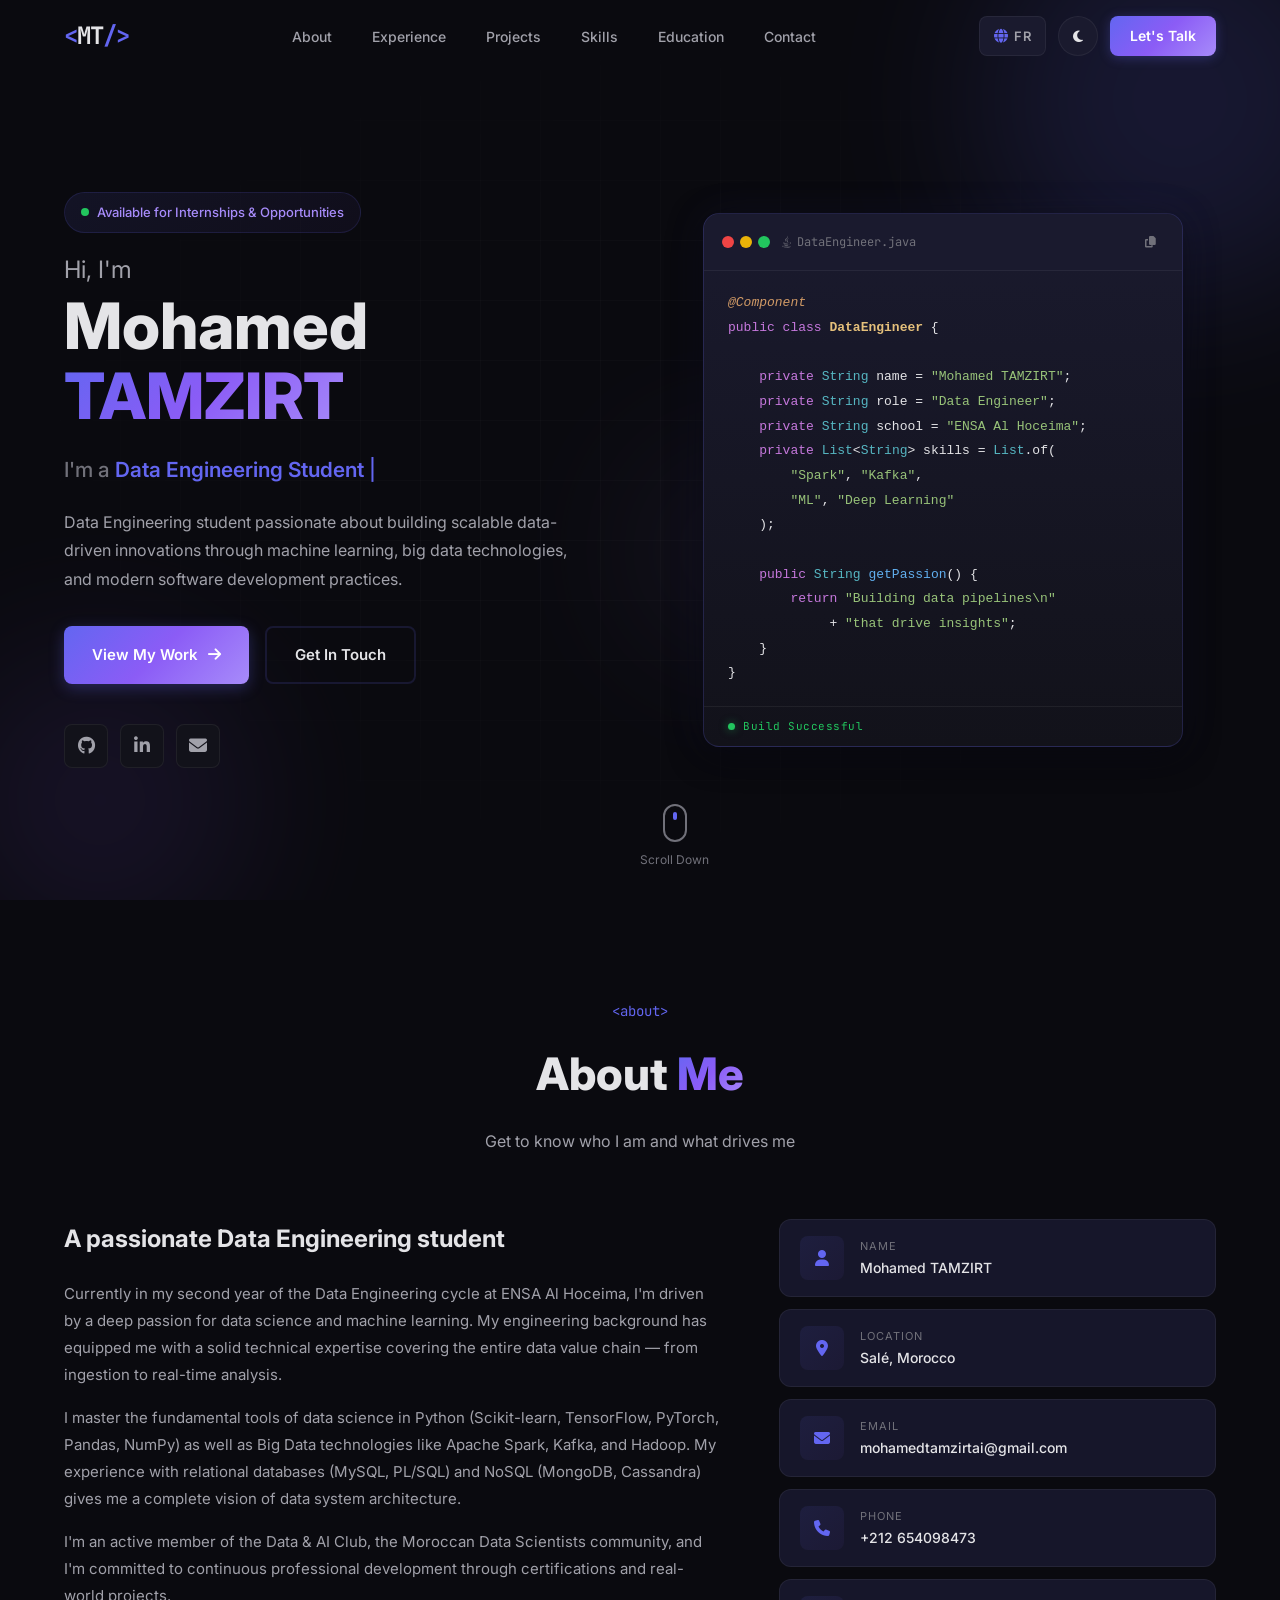
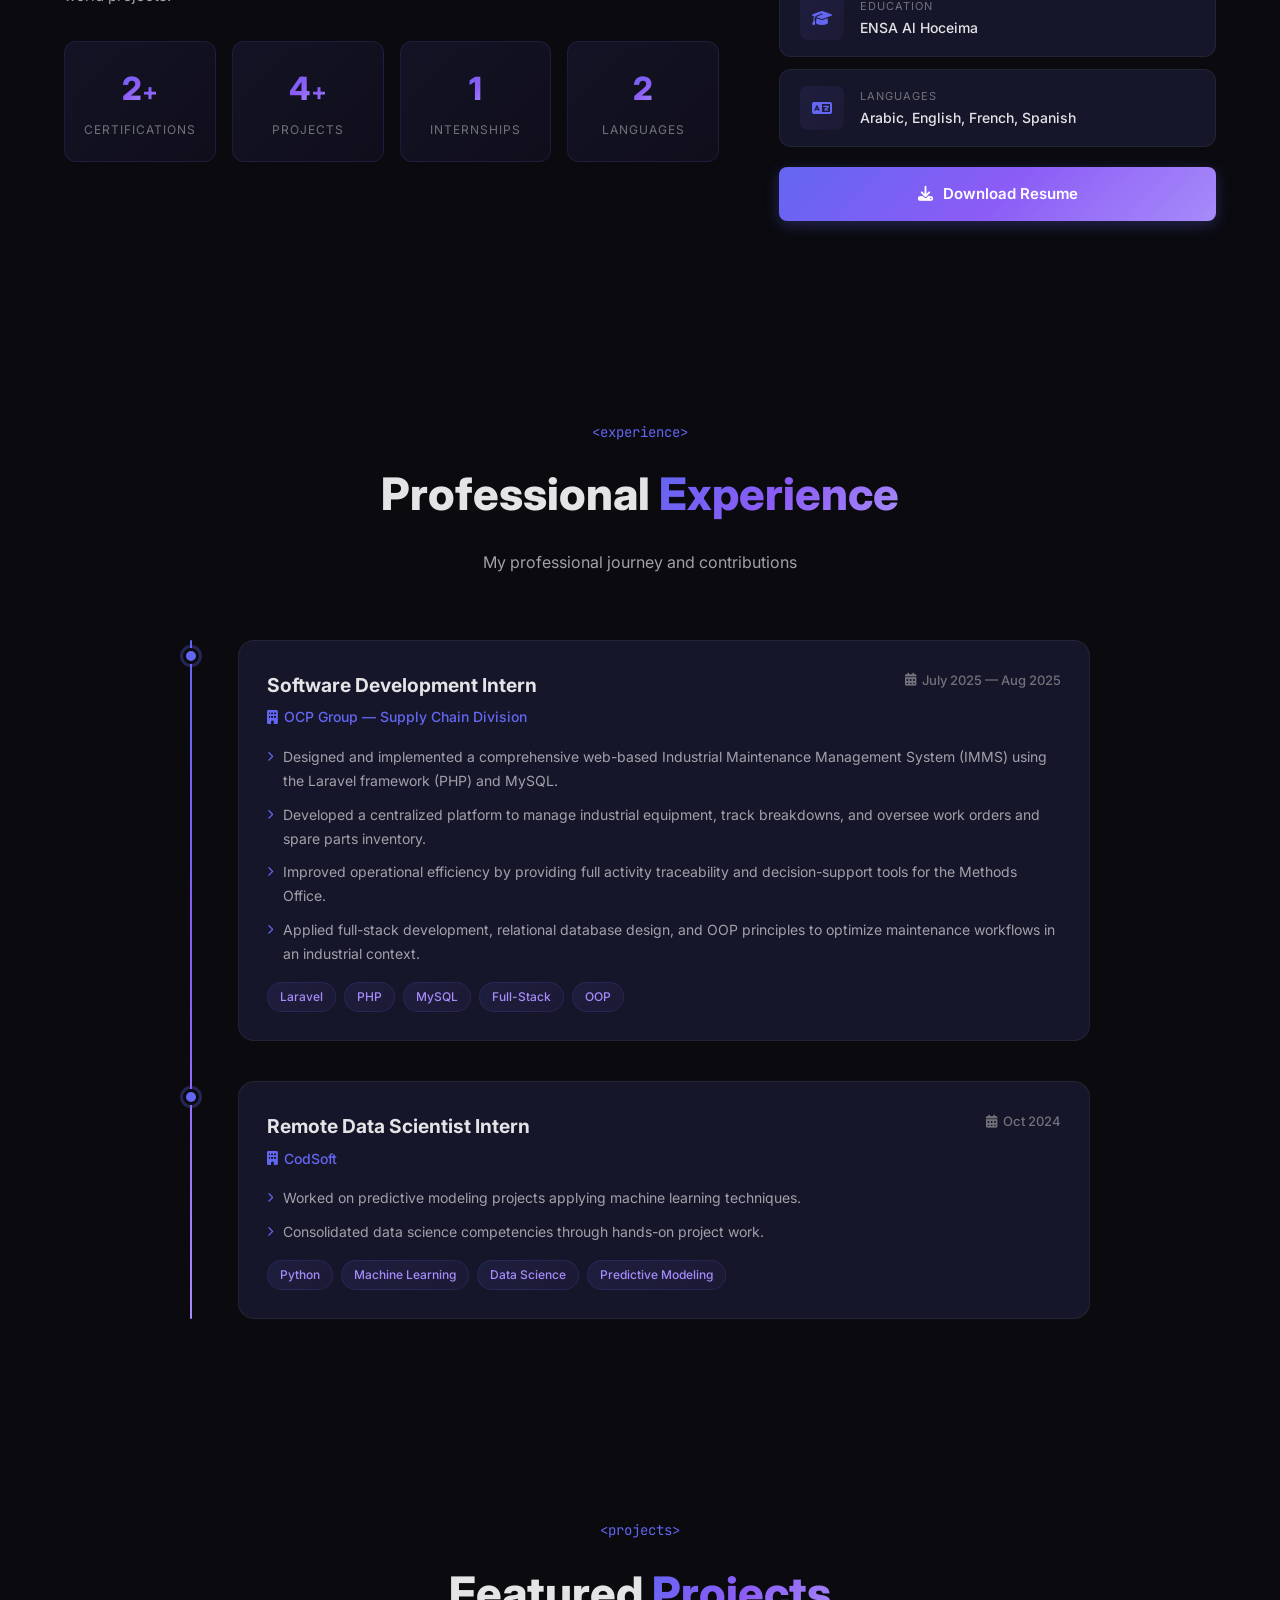
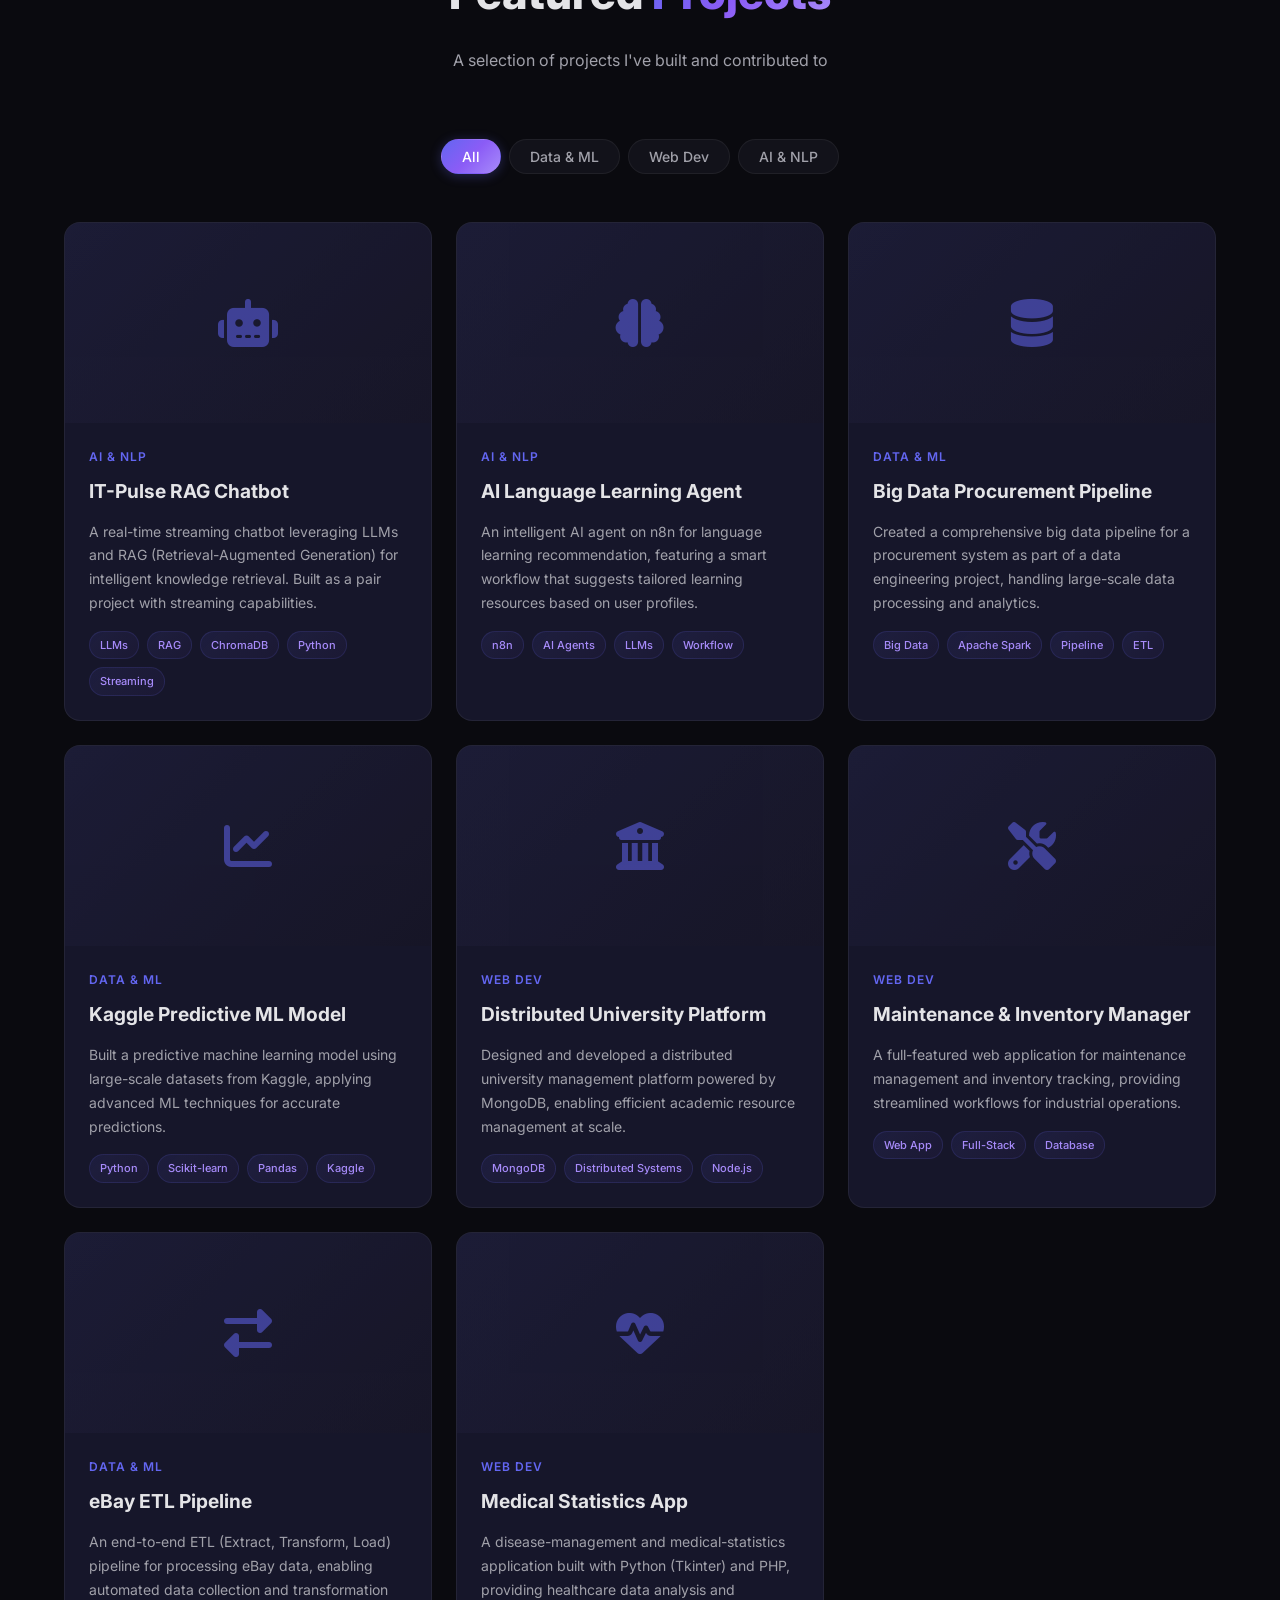
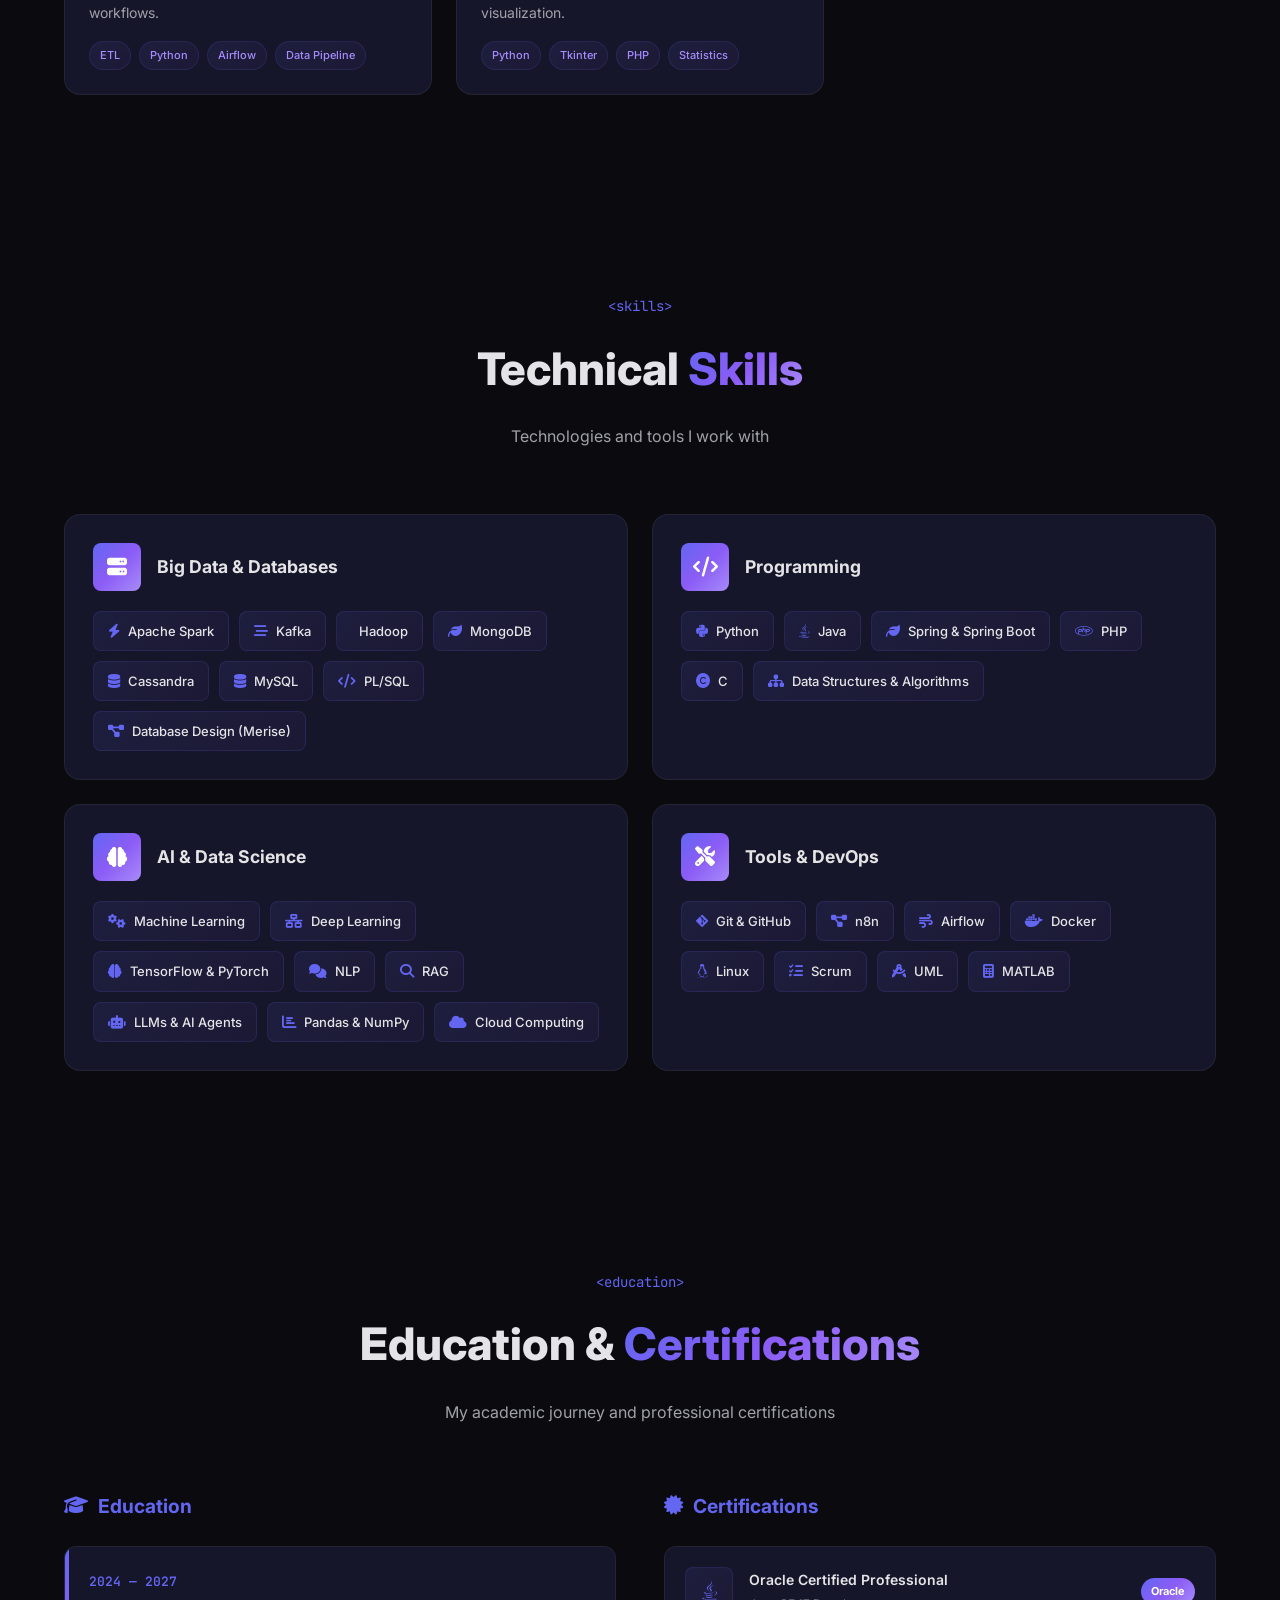
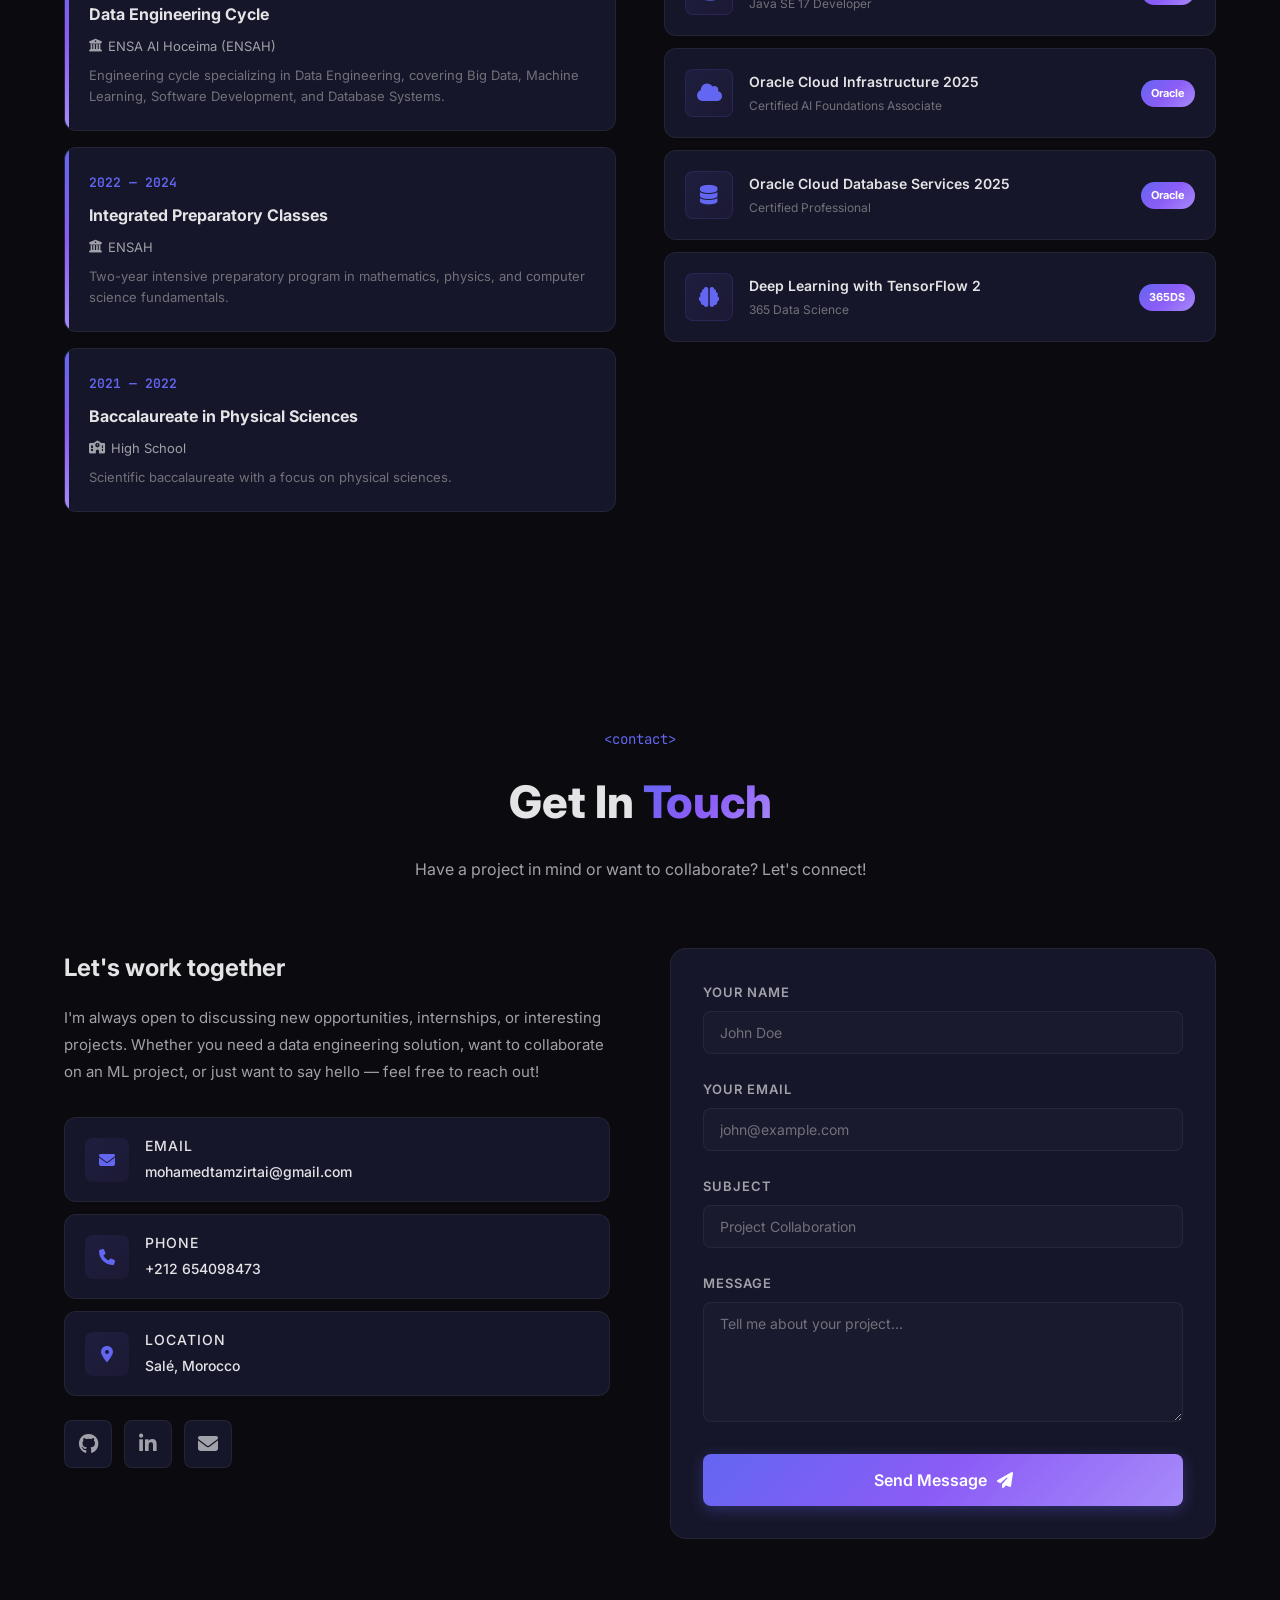
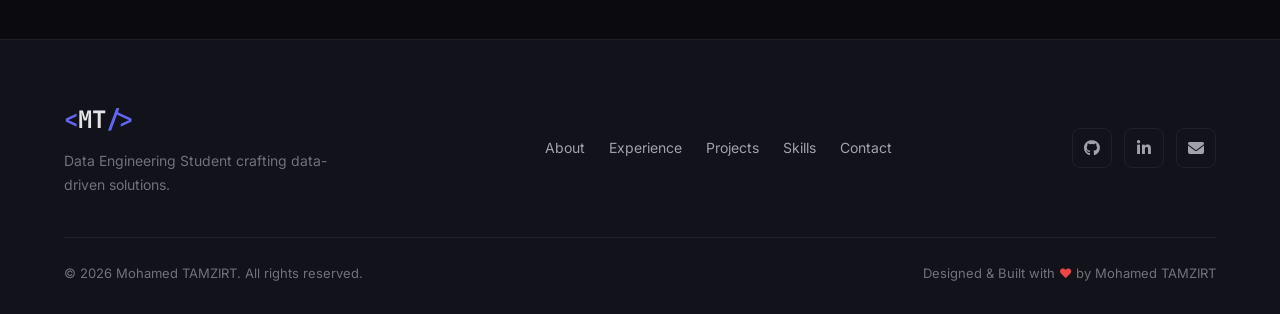
==== commit a07195b4: "feat: update portfolio code snippets to Java with enhanced styling and functionality" ====
--- a/index.html
+++ b/index.html
@@ -39,6 +39,9 @@
                 <li><a href="#contact" class="nav-link" data-text="Contact">Contact</a></li>
             </ul>
             <div class="nav-actions">
+                <a href="fr.html" class="lang-switch" title="Version française">
+                    <i class="fas fa-globe"></i> FR
+                </a>
                 <button class="theme-toggle" id="theme-toggle" aria-label="Toggle theme">
                     <i class="fas fa-moon"></i>
                     <i class="fas fa-sun"></i>
@@ -90,10 +93,10 @@
                     </a>
                 </div>
                 <div class="hero-socials" data-aos="fade-up" data-aos-delay="500">
-                    <a href="https://github.com/" target="_blank" rel="noopener" class="social-link" aria-label="GitHub">
+                    <a href="https://github.com/TAMZIRT-MOHAMED" target="_blank" rel="noopener" class="social-link" aria-label="GitHub">
                         <i class="fab fa-github"></i>
                     </a>
-                    <a href="https://linkedin.com/" target="_blank" rel="noopener" class="social-link" aria-label="LinkedIn">
+                    <a href="https://www.linkedin.com/in/mohamed-tamzirt-740953252/" target="_blank" rel="noopener" class="social-link" aria-label="LinkedIn">
                         <i class="fab fa-linkedin-in"></i>
                     </a>
                     <a href="mailto:mohamedtamzirtai@gmail.com" class="social-link" aria-label="Email">
@@ -109,22 +112,33 @@
                             <span class="dot yellow"></span>
                             <span class="dot green"></span>
                         </div>
-                        <span class="card-title">portfolio.py</span>
+                        <span class="card-title"><i class="fab fa-java" style="margin-right:6px"></i>DataEngineer.java</span>
+                        <div class="card-header-actions">
+                            <span class="card-action" title="Copy"><i class="fas fa-copy"></i></span>
+                        </div>
                     </div>
                     <div class="card-body">
-                        <pre><code><span class="code-keyword">class</span> <span class="code-class">DataEngineer</span>:
-    <span class="code-keyword">def</span> <span class="code-func">__init__</span>(<span class="code-param">self</span>):
-        <span class="code-param">self</span>.name = <span class="code-string">"Mohamed TAMZIRT"</span>
-        <span class="code-param">self</span>.role = <span class="code-string">"Data Engineering Student"</span>
-        <span class="code-param">self</span>.school = <span class="code-string">"ENSA Al Hoceima"</span>
-        <span class="code-param">self</span>.skills = [
-            <span class="code-string">"Python"</span>, <span class="code-string">"Spark"</span>,
-            <span class="code-string">"Kafka"</span>, <span class="code-string">"ML"</span>,
-            <span class="code-string">"Deep Learning"</span>
-        ]
-
-    <span class="code-keyword">def</span> <span class="code-func">passion</span>(<span class="code-param">self</span>):
-        <span class="code-keyword">return</span> <span class="code-string">"Building data pipelines<br>         that drive insights"</span></code></pre>
+                        <div class="code-lines">
+                            <pre><code><span class="code-annotation">@Component</span>
+<span class="code-keyword">public class</span> <span class="code-class">DataEngineer</span> {
+
+    <span class="code-keyword">private</span> <span class="code-type">String</span> name = <span class="code-string">"Mohamed TAMZIRT"</span>;
+    <span class="code-keyword">private</span> <span class="code-type">String</span> role = <span class="code-string">"Data Engineer"</span>;
+    <span class="code-keyword">private</span> <span class="code-type">String</span> school = <span class="code-string">"ENSA Al Hoceima"</span>;
+    <span class="code-keyword">private</span> <span class="code-type">List</span>&lt;<span class="code-type">String</span>&gt; skills = <span class="code-type">List</span>.of(
+        <span class="code-string">"Spark"</span>, <span class="code-string">"Kafka"</span>,
+        <span class="code-string">"ML"</span>, <span class="code-string">"Deep Learning"</span>
+    );
+
+    <span class="code-keyword">public</span> <span class="code-type">String</span> <span class="code-func">getPassion</span>() {
+        <span class="code-keyword">return</span> <span class="code-string">"Building data pipelines\n"</span>
+             + <span class="code-string">"that drive insights"</span>;
+    }
+}</code></pre>
+                        </div>
+                        <div class="card-status">
+                            <span class="status-dot"></span> Build Successful
+                        </div>
                     </div>
                 </div>
             </div>
@@ -892,10 +906,10 @@
                         </div>
                     </div>
                     <div class="contact-socials">
-                        <a href="https://github.com/" target="_blank" rel="noopener" class="contact-social" aria-label="GitHub">
+                        <a href="https://github.com/TAMZIRT-MOHAMED" target="_blank" rel="noopener" class="contact-social" aria-label="GitHub">
                             <i class="fab fa-github"></i>
                         </a>
-                        <a href="https://linkedin.com/" target="_blank" rel="noopener" class="contact-social" aria-label="LinkedIn">
+                        <a href="https://www.linkedin.com/in/mohamed-tamzirt-740953252/" target="_blank" rel="noopener" class="contact-social" aria-label="LinkedIn">
                             <i class="fab fa-linkedin-in"></i>
                         </a>
                         <a href="mailto:mohamedtamzirtai@gmail.com" class="contact-social" aria-label="Email">
@@ -953,8 +967,8 @@
                     <a href="#contact">Contact</a>
                 </div>
                 <div class="footer-socials">
-                    <a href="https://github.com/" target="_blank" rel="noopener" aria-label="GitHub"><i class="fab fa-github"></i></a>
-                    <a href="https://linkedin.com/" target="_blank" rel="noopener" aria-label="LinkedIn"><i class="fab fa-linkedin-in"></i></a>
+                    <a href="https://github.com/TAMZIRT-MOHAMED" target="_blank" rel="noopener" aria-label="GitHub"><i class="fab fa-github"></i></a>
+                    <a href="https://www.linkedin.com/in/mohamed-tamzirt-740953252/" target="_blank" rel="noopener" aria-label="LinkedIn"><i class="fab fa-linkedin-in"></i></a>
                     <a href="mailto:mohamedtamzirtai@gmail.com" aria-label="Email"><i class="fas fa-envelope"></i></a>
                 </div>
             </div>
--- a/css/style.css
+++ b/css/style.css
@@ -315,6 +315,33 @@
     gap: 12px;
 }
 
+.lang-switch {
+    display: flex;
+    align-items: center;
+    gap: 6px;
+    padding: 8px 14px;
+    font-size: 13px;
+    font-weight: 600;
+    color: var(--text-secondary);
+    background: var(--bg-tertiary);
+    border: 1px solid var(--border-subtle);
+    border-radius: var(--radius-sm);
+    transition: all var(--transition-base);
+    letter-spacing: 0.5px;
+    text-transform: uppercase;
+}
+
+.lang-switch:hover {
+    color: var(--text-primary);
+    border-color: var(--accent-primary);
+    box-shadow: var(--shadow-glow);
+}
+
+.lang-switch i {
+    font-size: 14px;
+    color: var(--accent-primary);
+}
+
 .theme-toggle {
     position: relative;
     width: 40px;
@@ -649,17 +676,32 @@
 
 .hero-card {
     width: 100%;
-    max-width: 460px;
-    background: var(--bg-secondary);
-    border: 1px solid var(--border-subtle);
+    max-width: 480px;
+    background: linear-gradient(180deg, #1a1a2e 0%, #12121a 100%);
+    border: 1px solid rgba(99, 102, 241, 0.2);
     border-radius: var(--radius-lg);
     overflow: hidden;
-    box-shadow: var(--shadow-lg);
-    transition: transform var(--transition-slow);
+    box-shadow: 
+        var(--shadow-lg),
+        0 0 40px rgba(99, 102, 241, 0.08),
+        inset 0 1px 0 rgba(255, 255, 255, 0.04);
+    transition: transform var(--transition-slow), box-shadow var(--transition-slow);
+}
+
+[data-theme="light"] .hero-card {
+    background: linear-gradient(180deg, #f8f8fc 0%, #ffffff 100%);
+    border-color: rgba(79, 70, 229, 0.15);
+    box-shadow: 
+        var(--shadow-lg),
+        0 0 40px rgba(79, 70, 229, 0.06);
 }
 
 .hero-card:hover {
-    transform: translateY(-5px) rotate(1deg);
+    transform: translateY(-8px) rotate(0.5deg);
+    box-shadow: 
+        var(--shadow-lg),
+        0 0 60px rgba(99, 102, 241, 0.15),
+        inset 0 1px 0 rgba(255, 255, 255, 0.06);
 }
 
 .card-header {
@@ -692,22 +734,86 @@
     color: var(--text-muted);
 }
 
+.card-header-actions {
+    margin-left: auto;
+    display: flex;
+    gap: 8px;
+}
+
+.card-action {
+    width: 28px;
+    height: 28px;
+    display: flex;
+    align-items: center;
+    justify-content: center;
+    border-radius: 6px;
+    color: var(--text-muted);
+    font-size: 12px;
+    cursor: pointer;
+    transition: all var(--transition-fast);
+}
+
+.card-action:hover {
+    color: var(--text-primary);
+    background: rgba(255, 255, 255, 0.06);
+}
+
 .card-body {
-    padding: 20px;
-}
-
-.card-body pre {
+    padding: 0;
+    position: relative;
+}
+
+.code-lines {
+    padding: 20px 24px;
+    counter-reset: line;
+    overflow-x: auto;
+}
+
+.code-lines pre {
     font-family: var(--font-mono);
     font-size: 13px;
-    line-height: 1.8;
+    line-height: 1.9;
     overflow-x: auto;
-}
-
-.code-keyword { color: #c678dd; }
-.code-class { color: #e5c07b; }
+    counter-reset: line;
+}
+
+.code-lines code {
+    counter-reset: line;
+}
+
+/* Line numbers via CSS counter */
+.code-lines pre code {
+    display: block;
+}
+
+.card-status {
+    display: flex;
+    align-items: center;
+    gap: 8px;
+    padding: 10px 24px;
+    border-top: 1px solid var(--border-subtle);
+    font-family: var(--font-mono);
+    font-size: 11px;
+    color: #22c55e;
+    letter-spacing: 0.5px;
+}
+
+.status-dot {
+    width: 7px;
+    height: 7px;
+    background: #22c55e;
+    border-radius: 50%;
+    box-shadow: 0 0 8px rgba(34, 197, 94, 0.5);
+    animation: pulse 2s ease-in-out infinite;
+}
+
+.code-keyword { color: #c678dd; font-weight: 500; }
+.code-class { color: #e5c07b; font-weight: 600; }
 .code-func { color: #61afef; }
 .code-param { color: #e06c75; }
 .code-string { color: #98c379; }
+.code-type { color: #56b6c2; }
+.code-annotation { color: #d19a66; font-style: italic; }
 
 /* Scroll indicator */
 .scroll-indicator {
@@ -1821,7 +1927,7 @@
         max-width: 100%;
     }
 
-    .card-body pre {
+    .code-lines pre {
         font-size: 11px;
     }
 
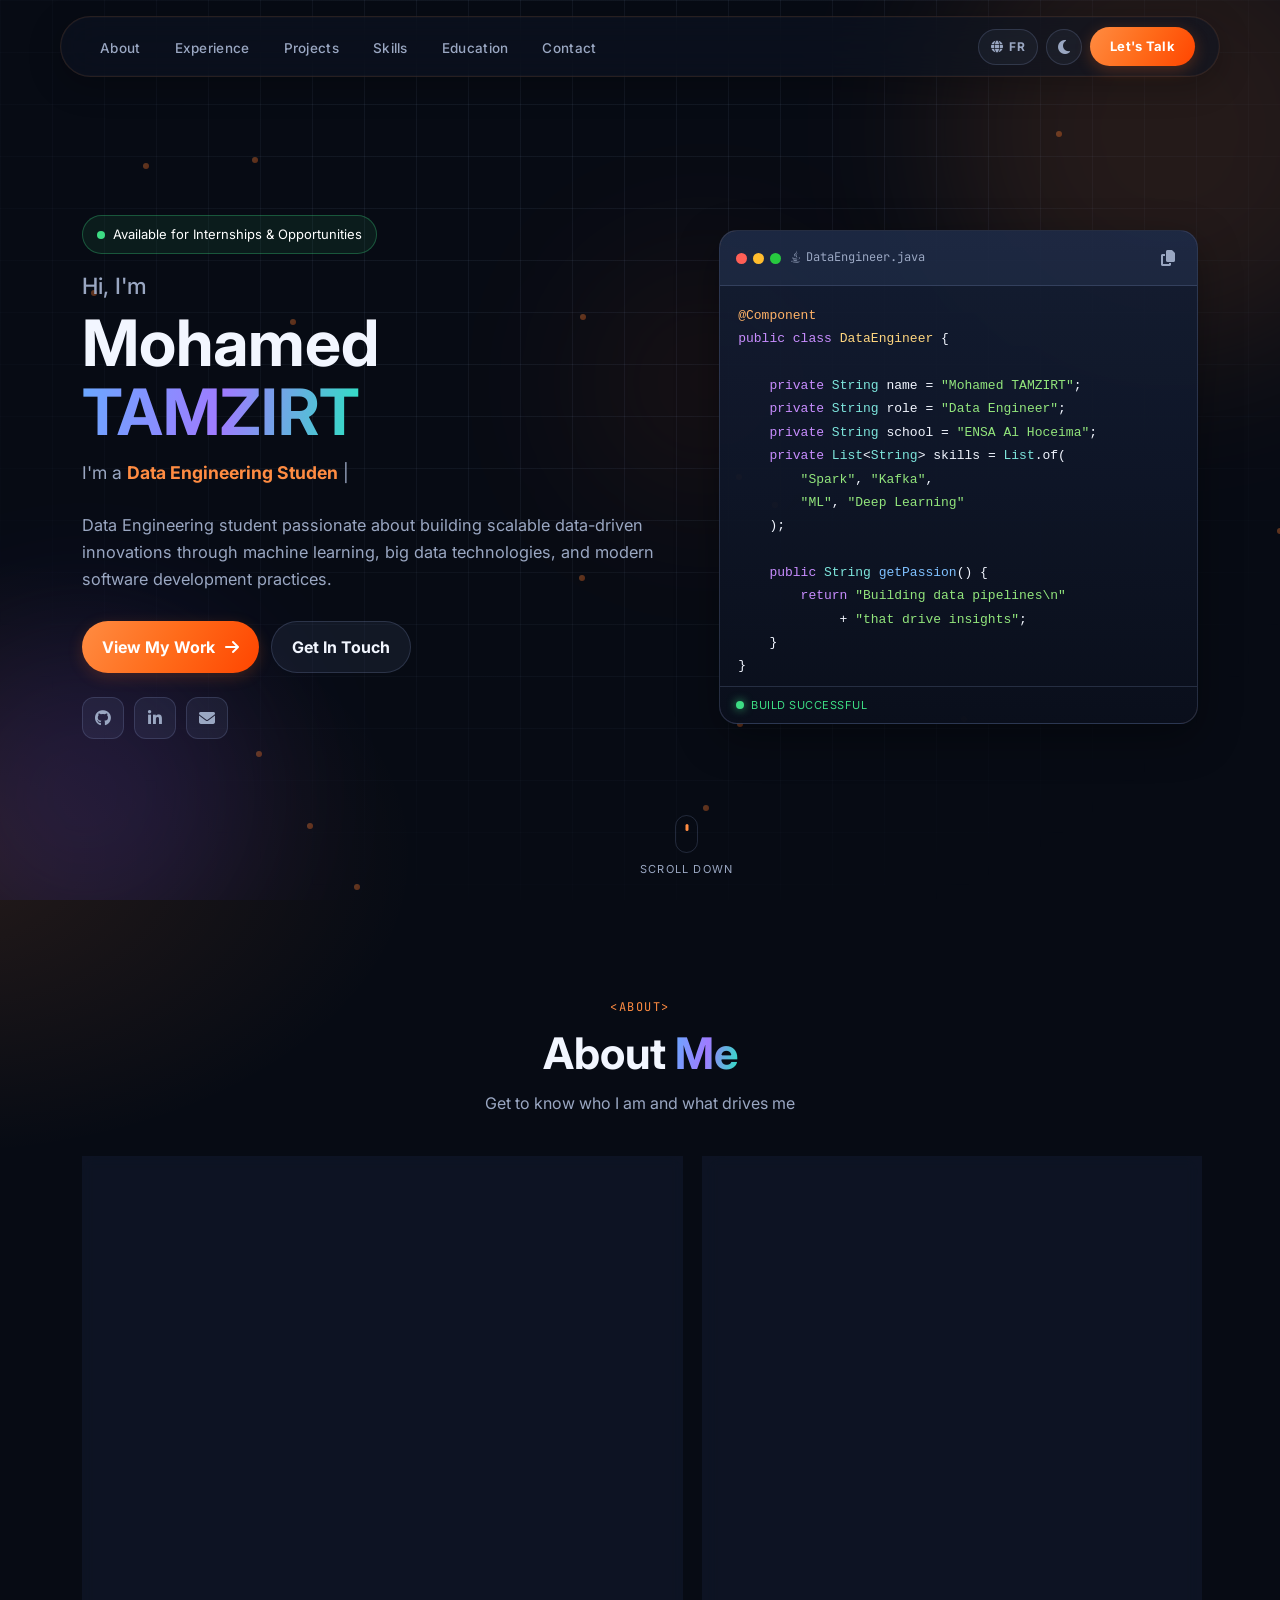
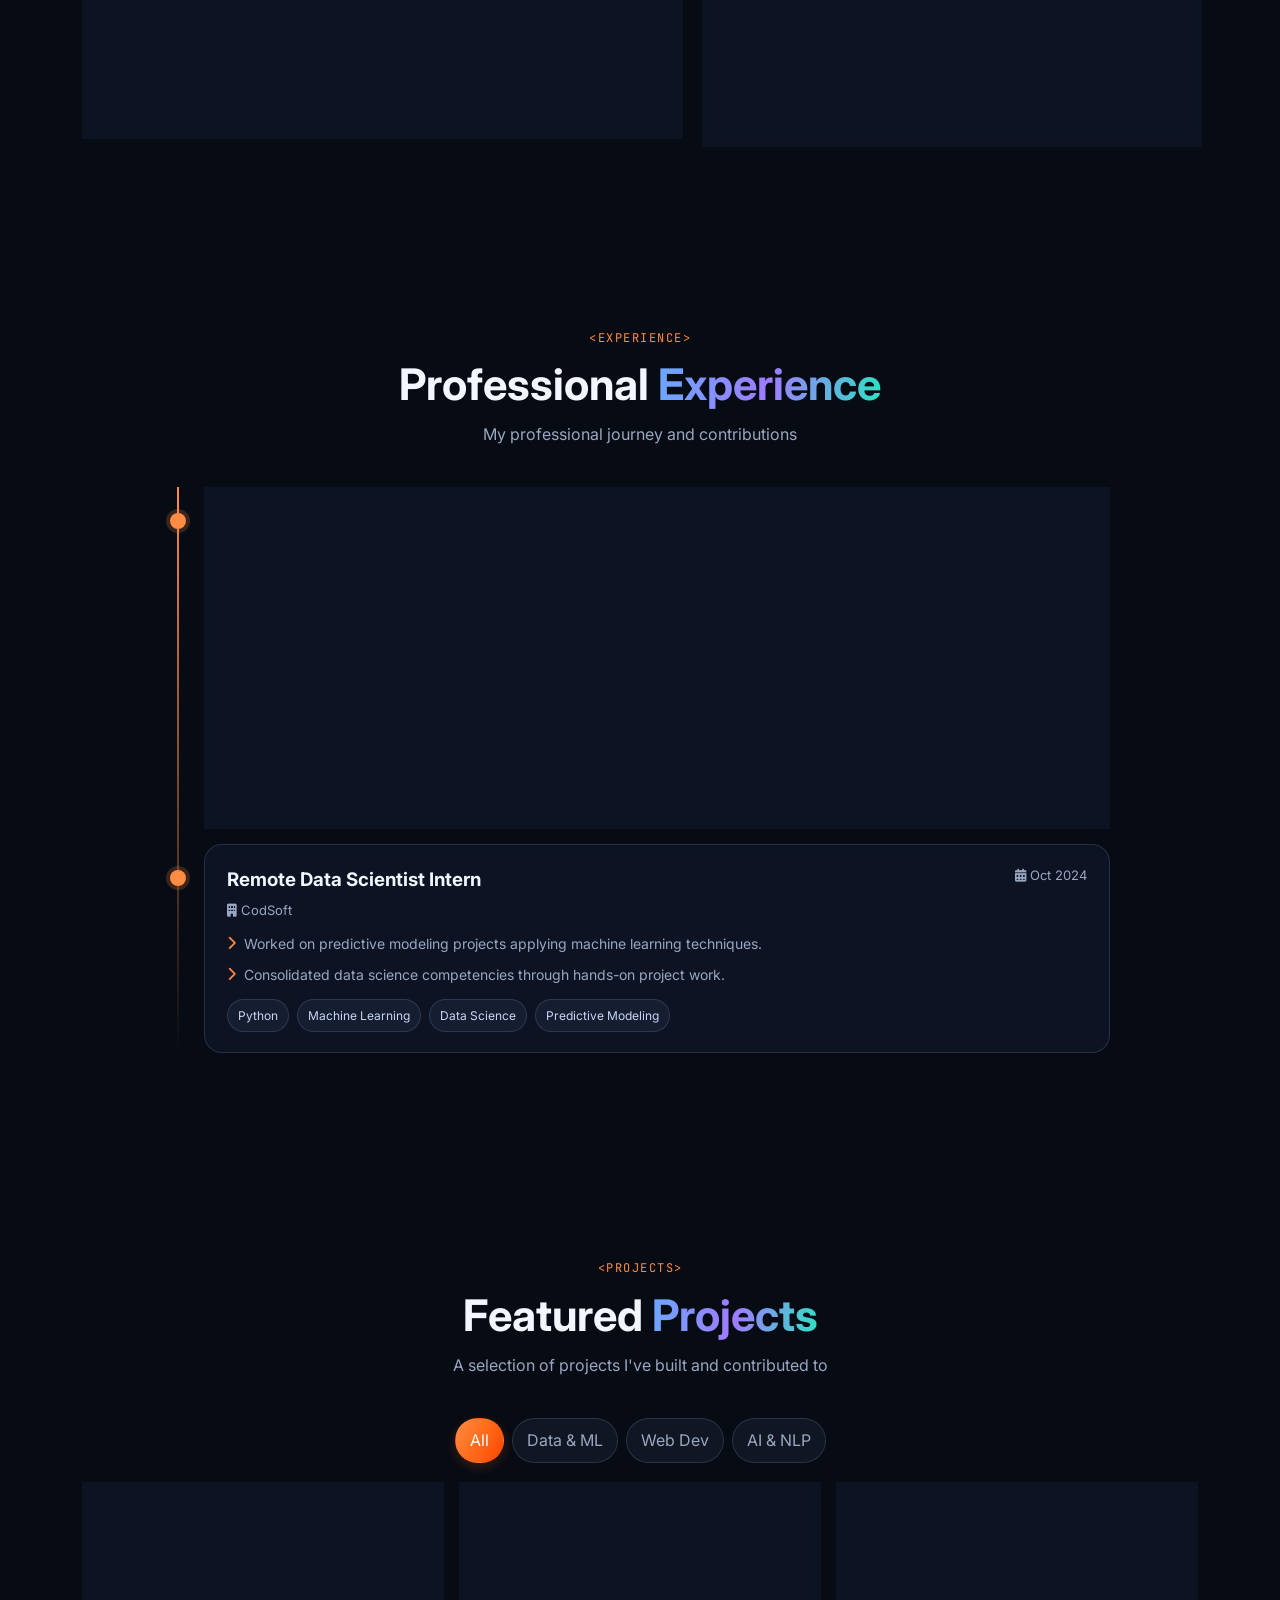
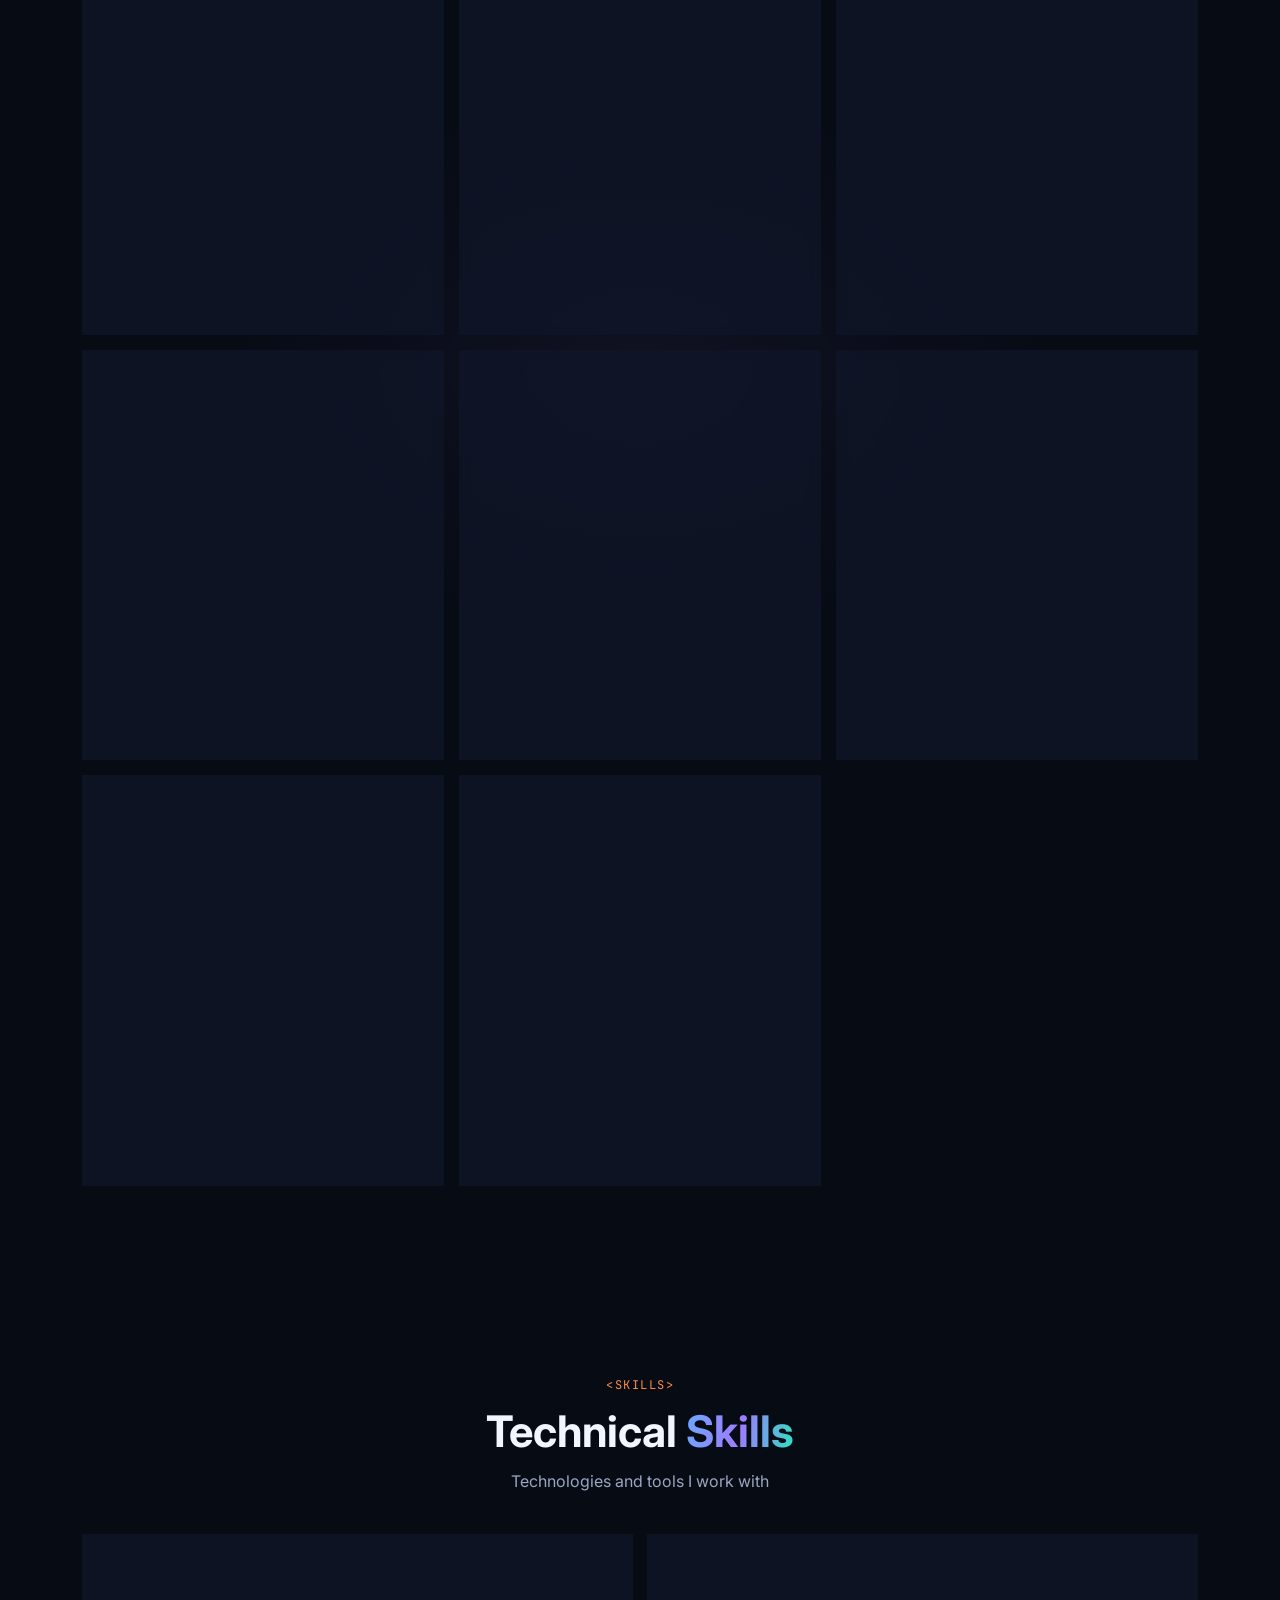
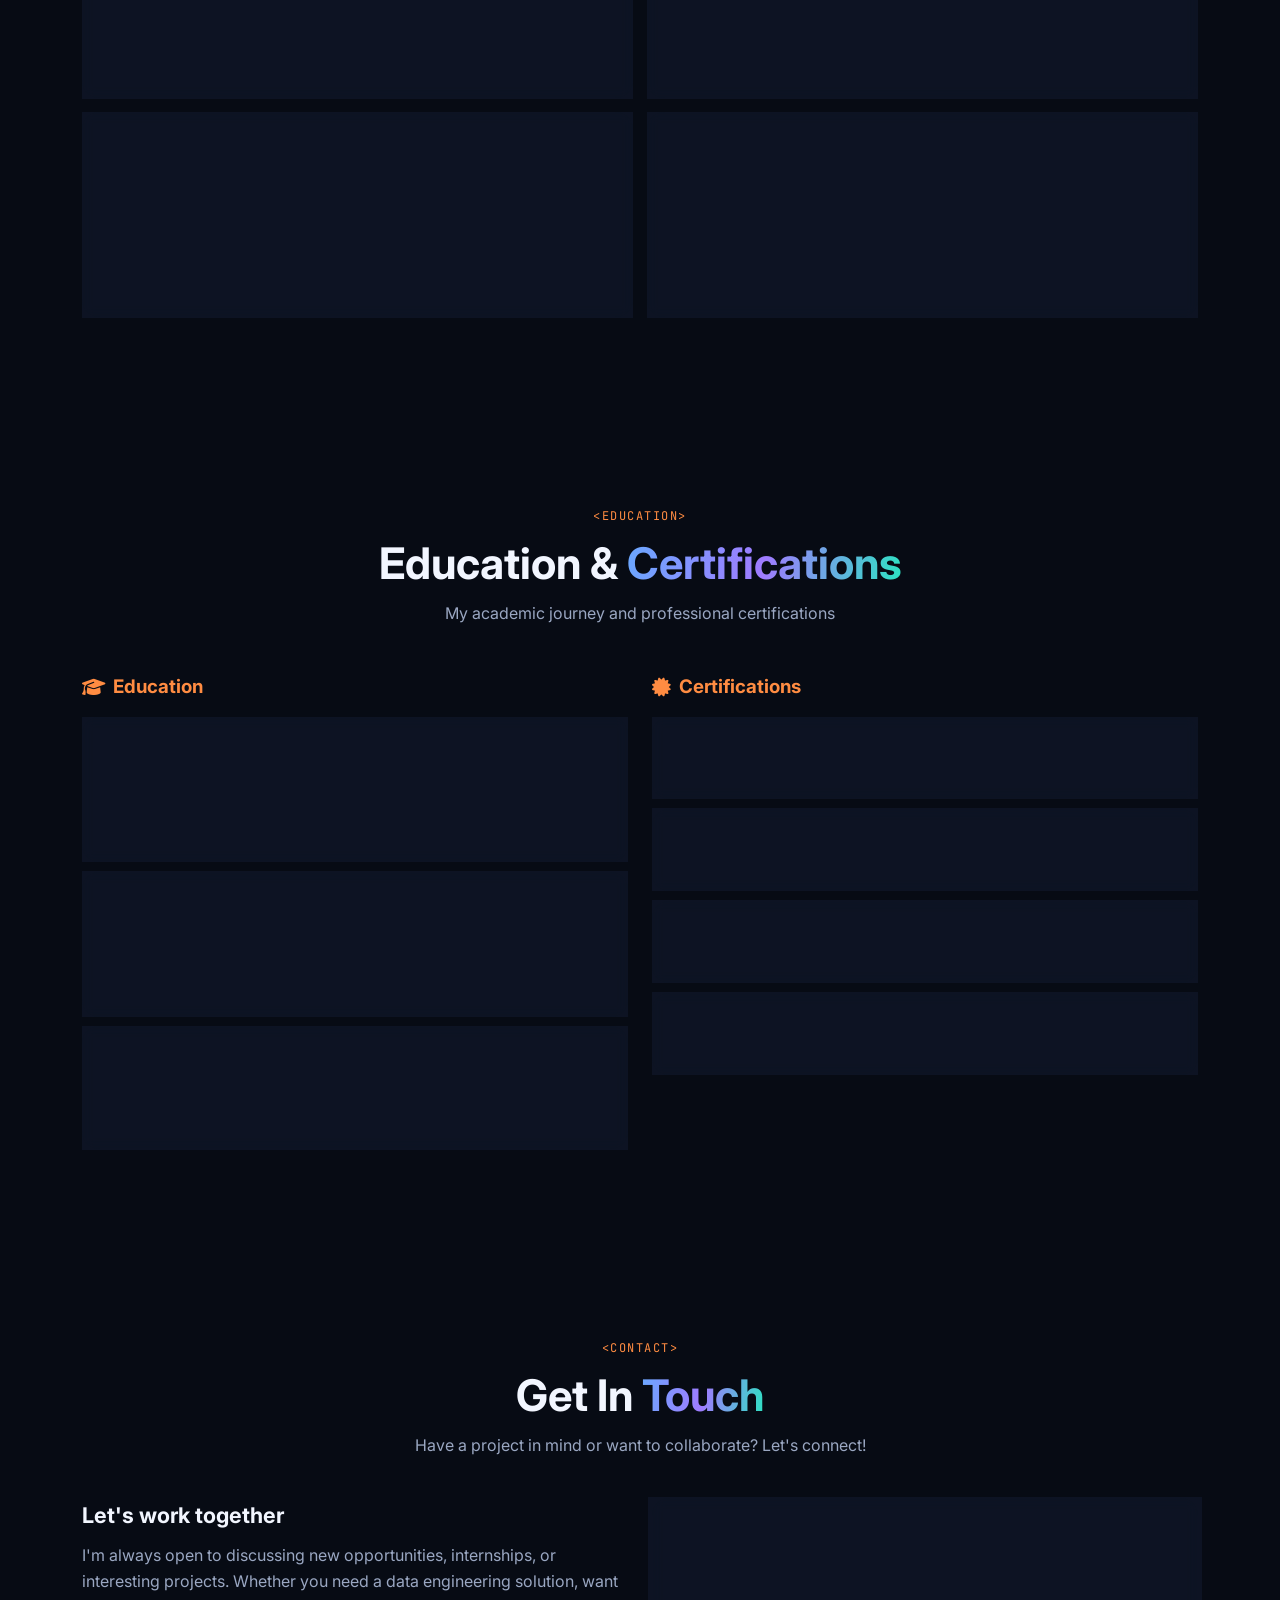
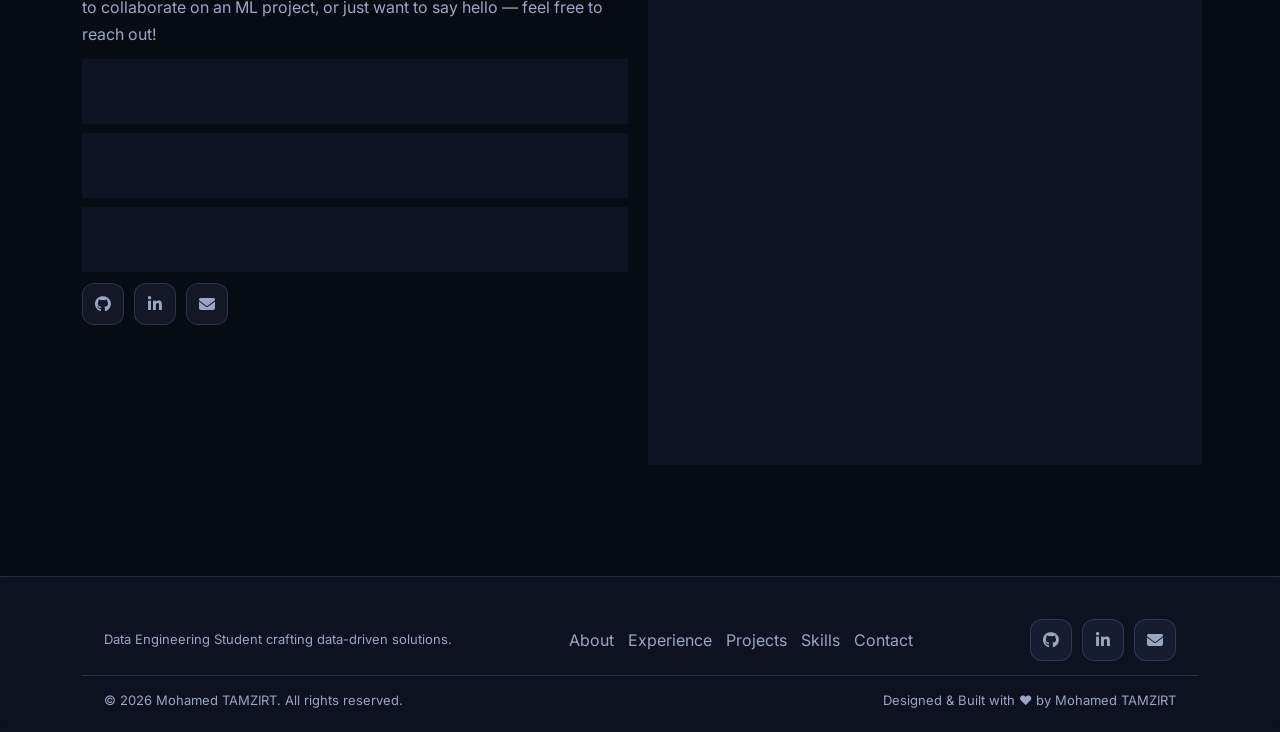
==== commit 035d07e3: "Refactor navigation and footer: remove logo links; update contact form placeholders; enhance typewri" ====
--- a/index.html
+++ b/index.html
@@ -27,9 +27,6 @@
     <!-- ==================== NAVIGATION ==================== -->
     <nav class="navbar" id="navbar">
         <div class="nav-container">
-            <a href="#hero" class="nav-logo">
-                <span class="logo-bracket">&lt;</span>MT<span class="logo-bracket">/&gt;</span>
-            </a>
             <ul class="nav-menu" id="nav-menu">
                 <li><a href="#about" class="nav-link" data-text="About">About</a></li>
                 <li><a href="#experience" class="nav-link" data-text="Experience">Experience</a></li>
@@ -921,12 +918,12 @@
                     <form class="contact-form" id="contact-form">
                         <div class="form-group">
                             <label for="name">Your Name</label>
-                            <input type="text" id="name" name="name" placeholder="John Doe" required>
+                            <input type="text" id="name" name="name" placeholder="enter your name" required>
                             <span class="form-line"></span>
                         </div>
                         <div class="form-group">
                             <label for="email">Your Email</label>
-                            <input type="email" id="email" name="email" placeholder="john@example.com" required>
+                            <input type="email" id="email" name="email" placeholder="your_mail@example.com" required>
                             <span class="form-line"></span>
                         </div>
                         <div class="form-group">
@@ -954,9 +951,6 @@
         <div class="container">
             <div class="footer-content">
                 <div class="footer-brand">
-                    <a href="#hero" class="footer-logo">
-                        <span class="logo-bracket">&lt;</span>MT<span class="logo-bracket">/&gt;</span>
-                    </a>
                     <p>Data Engineering Student crafting data-driven solutions.</p>
                 </div>
                 <div class="footer-links">
--- a/css/style.css
+++ b/css/style.css
@@ -1,2015 +1,565 @@
-/* ==================== CSS VARIABLES ==================== */
 :root {
-    /* Colors - Dark Theme (default) */
-    --bg-primary: #0a0a0f;
-    --bg-secondary: #12121a;
-    --bg-tertiary: #1a1a2e;
-    --bg-card: #16162a;
-    --bg-card-hover: #1e1e3a;
-
-    --text-primary: #e4e4e7;
-    --text-secondary: #a1a1aa;
-    --text-muted: #71717a;
-
-    --accent-primary: #6366f1;
-    --accent-secondary: #8b5cf6;
-    --accent-tertiary: #a78bfa;
-    --accent-glow: rgba(99, 102, 241, 0.3);
-
-    --gradient-primary: linear-gradient(135deg, #6366f1, #8b5cf6, #a78bfa);
-    --gradient-bg: linear-gradient(135deg, rgba(99, 102, 241, 0.1), rgba(139, 92, 246, 0.05));
-    --gradient-card: linear-gradient(145deg, rgba(22, 22, 42, 0.8), rgba(26, 26, 46, 0.4));
-
-    --border-color: rgba(99, 102, 241, 0.15);
-    --border-subtle: rgba(255, 255, 255, 0.06);
-
-    --shadow-sm: 0 2px 8px rgba(0, 0, 0, 0.3);
-    --shadow-md: 0 4px 16px rgba(0, 0, 0, 0.4);
-    --shadow-lg: 0 8px 32px rgba(0, 0, 0, 0.5);
-    --shadow-glow: 0 0 30px rgba(99, 102, 241, 0.15);
-
-    /* Spacing */
-    --section-padding: 100px 0;
-    --container-width: 1200px;
-
-    /* Typography */
-    --font-primary: 'Inter', -apple-system, BlinkMacSystemFont, sans-serif;
-    --font-mono: 'JetBrains Mono', 'Fira Code', monospace;
-
-    /* Transitions */
-    --transition-fast: 0.2s ease;
-    --transition-base: 0.3s ease;
-    --transition-slow: 0.5s ease;
-
-    /* Border Radius */
-    --radius-sm: 8px;
-    --radius-md: 12px;
-    --radius-lg: 16px;
-    --radius-xl: 24px;
-}
-
-/* Light Theme */
+    --bg: #070b14;
+    --bg-soft: #0f1628;
+    --panel: rgba(16, 24, 42, 0.7);
+    --panel-strong: rgba(14, 20, 36, 0.95);
+    --text: #f2f6ff;
+    --muted: #9aa7c2;
+    --line: rgba(143, 166, 214, 0.2);
+    --accent: #6aa8ff;
+    --accent-2: #9f7bff;
+    --accent-3: #2ce3c2;
+    --accent-orange: #ff8c42;
+    --accent-orange-2: #ff6b1a;
+    --ok: #3ddc84;
+    --radius: 18px;
+    --radius-sm: 12px;
+    --shadow: 0 14px 42px rgba(0, 0, 0, 0.35);
+    --glow: 0 0 0 1px rgba(106, 168, 255, 0.2), 0 0 45px rgba(106, 168, 255, 0.18);
+    --glow-orange: 0 0 0 1px rgba(255, 140, 66, 0.25), 0 0 40px rgba(255, 107, 26, 0.2);
+    --gradient: linear-gradient(120deg, var(--accent), var(--accent-2));
+    --gradient-orange: linear-gradient(120deg, var(--accent-orange), var(--accent-orange-2), #ff4500);
+    --container: 1160px;
+}
+
 [data-theme="light"] {
-    --bg-primary: #fafafa;
-    --bg-secondary: #ffffff;
-    --bg-tertiary: #f4f4f5;
-    --bg-card: #ffffff;
-    --bg-card-hover: #f9f9fb;
-
-    --text-primary: #18181b;
-    --text-secondary: #52525b;
-    --text-muted: #a1a1aa;
-
-    --accent-primary: #4f46e5;
-    --accent-secondary: #7c3aed;
-    --accent-tertiary: #8b5cf6;
-    --accent-glow: rgba(79, 70, 229, 0.2);
-
-    --gradient-primary: linear-gradient(135deg, #4f46e5, #7c3aed, #8b5cf6);
-    --gradient-bg: linear-gradient(135deg, rgba(79, 70, 229, 0.05), rgba(124, 58, 237, 0.03));
-    --gradient-card: linear-gradient(145deg, rgba(255, 255, 255, 0.9), rgba(244, 244, 245, 0.5));
-
-    --border-color: rgba(79, 70, 229, 0.15);
-    --border-subtle: rgba(0, 0, 0, 0.06);
-
-    --shadow-sm: 0 2px 8px rgba(0, 0, 0, 0.06);
-    --shadow-md: 0 4px 16px rgba(0, 0, 0, 0.08);
-    --shadow-lg: 0 8px 32px rgba(0, 0, 0, 0.1);
-    --shadow-glow: 0 0 30px rgba(79, 70, 229, 0.08);
-}
-
-/* ==================== RESET & BASE ==================== */
-*, *::before, *::after {
-    margin: 0;
-    padding: 0;
-    box-sizing: border-box;
-}
-
-html {
-    scroll-behavior: smooth;
-    scroll-padding-top: 80px;
-}
-
+    --bg: #edf2fb;
+    --bg-soft: #dfe8f8;
+    --panel: rgba(255, 255, 255, 0.72);
+    --panel-strong: rgba(255, 255, 255, 0.96);
+    --text: #10182a;
+    --muted: #5e6d89;
+    --line: rgba(44, 59, 90, 0.18);
+    --accent: #356dff;
+    --accent-2: #7548ff;
+    --accent-3: #00b8a3;
+    --accent-orange: #e87428;
+    --accent-orange-2: #d45e10;
+    --shadow: 0 14px 35px rgba(24, 45, 84, 0.12);
+    --glow: 0 0 0 1px rgba(53, 109, 255, 0.18), 0 0 35px rgba(53, 109, 255, 0.15);
+    --glow-orange: 0 0 0 1px rgba(232, 116, 40, 0.22), 0 0 30px rgba(212, 94, 16, 0.15);
+}
+
+* { box-sizing: border-box; margin: 0; padding: 0; }
+html { scroll-behavior: smooth; scroll-padding-top: 86px; }
 body {
-    font-family: var(--font-primary);
-    background-color: var(--bg-primary);
-    color: var(--text-primary);
-    line-height: 1.7;
+    font-family: 'Inter', system-ui, sans-serif;
+    color: var(--text);
+    background:
+        radial-gradient(900px 500px at 90% -8%, rgba(255, 107, 26, 0.18), transparent 60%),
+        radial-gradient(800px 500px at -5% 12%, rgba(255, 140, 66, 0.12), transparent 60%),
+        radial-gradient(600px 400px at 50% 50%, rgba(159, 123, 255, 0.06), transparent 70%),
+        var(--bg);
+    line-height: 1.65;
     overflow-x: hidden;
-    transition: background-color var(--transition-slow), color var(--transition-slow);
-}
-
-::selection {
-    background: var(--accent-primary);
-    color: white;
-}
-
-a {
-    text-decoration: none;
-    color: inherit;
-    transition: color var(--transition-fast);
-}
-
-ul {
-    list-style: none;
-}
-
-img {
-    max-width: 100%;
-    display: block;
-}
-
-button {
-    cursor: pointer;
-    border: none;
-    background: none;
-    font-family: inherit;
-    color: inherit;
-}
-
-input, textarea {
-    font-family: inherit;
-    color: inherit;
-}
-
-.container {
-    max-width: var(--container-width);
-    margin: 0 auto;
-    padding: 0 24px;
-}
-
+    transition: background .35s ease, color .35s ease;
+}
+
+.container { max-width: var(--container); margin: 0 auto; padding: 0 22px; }
+a { text-decoration: none; color: inherit; }
+button, input, textarea { font: inherit; color: inherit; }
 .text-gradient {
-    background: var(--gradient-primary);
+    background: linear-gradient(100deg, var(--accent), var(--accent-2), var(--accent-3));
     -webkit-background-clip: text;
     -webkit-text-fill-color: transparent;
     background-clip: text;
 }
 
-/* ==================== LOADER ==================== */
 .loader {
-    position: fixed;
-    top: 0;
-    left: 0;
-    width: 100%;
-    height: 100%;
-    background: var(--bg-primary);
-    display: flex;
-    align-items: center;
-    justify-content: center;
-    z-index: 10000;
-    transition: opacity 0.5s ease, visibility 0.5s ease;
-}
-
-.loader.hidden {
-    opacity: 0;
-    visibility: hidden;
-}
-
-.loader-content {
-    text-align: center;
-}
-
+    position: fixed; inset: 0; z-index: 9999;
+    display: grid; place-items: center;
+    background: var(--bg);
+    transition: opacity .45s ease, visibility .45s ease;
+}
+.loader.hidden { opacity: 0; visibility: hidden; }
 .loader-spinner {
-    width: 48px;
-    height: 48px;
-    border: 3px solid var(--border-subtle);
-    border-top-color: var(--accent-primary);
-    border-radius: 50%;
-    animation: spin 0.8s linear infinite;
-    margin: 0 auto 16px;
-}
-
-.loader-text {
-    font-family: var(--font-mono);
-    font-size: 14px;
-    color: var(--text-secondary);
-    letter-spacing: 2px;
-}
-
-@keyframes spin {
-    to { transform: rotate(360deg); }
-}
-
-/* ==================== CUSTOM CURSOR ==================== */
+    width: 52px; height: 52px; border-radius: 50%;
+    border: 3px solid var(--line); border-top-color: var(--accent);
+    animation: spin .8s linear infinite;
+    margin: 0 auto 14px;
+}
+.loader-text { color: var(--muted); font-size: 13px; letter-spacing: 2px; text-transform: uppercase; }
+@keyframes spin { to { transform: rotate(360deg);} }
+
 .cursor-dot, .cursor-outline {
-    pointer-events: none;
-    position: fixed;
-    top: 0;
-    left: 0;
-    border-radius: 50%;
-    opacity: 0;
-    z-index: 9999;
-    transition: opacity 0.3s ease;
-    mix-blend-mode: difference;
-}
-
-.cursor-dot {
-    width: 8px;
-    height: 8px;
-    background: var(--accent-primary);
-}
-
+    position: fixed; left: 0; top: 0; pointer-events: none; z-index: 9999;
+    transform: translate(-50%, -50%);
+    opacity: 0; transition: opacity .2s ease;
+}
+.cursor-dot { width: 7px; height: 7px; border-radius: 50%; background: var(--accent); }
 .cursor-outline {
-    width: 36px;
-    height: 36px;
-    border: 2px solid var(--accent-primary);
-    transition: width 0.3s ease, height 0.3s ease, opacity 0.3s ease;
-}
-
-.cursor-outline.hover {
-    width: 56px;
-    height: 56px;
-    border-color: var(--accent-secondary);
-}
-
-@media (max-width: 768px) {
-    .cursor-dot, .cursor-outline { display: none; }
-}
-
-/* ==================== NAVBAR ==================== */
+    width: 34px; height: 34px; border-radius: 50%;
+    border: 1px solid rgba(127, 173, 255, .6);
+    transition: width .2s ease, height .2s ease, border-color .2s ease;
+}
+.cursor-outline.hover { width: 48px; height: 48px; border-color: var(--accent-2); }
+
+/* ─── Floating Navbar ─── */
 .navbar {
-    position: fixed;
-    top: 0;
-    left: 0;
-    width: 100%;
-    z-index: 1000;
-    padding: 16px 0;
-    transition: all var(--transition-base);
-}
-
+    position: fixed; z-index: 1000;
+    top: 16px; left: 50%; transform: translateX(-50%);
+    width: calc(100% - 48px); max-width: var(--container);
+    padding: 0; border-radius: 60px;
+    background: rgba(14, 20, 36, 0.55);
+    backdrop-filter: blur(18px); -webkit-backdrop-filter: blur(18px);
+    border: 1px solid rgba(255, 140, 66, 0.12);
+    box-shadow: 0 8px 32px rgba(0, 0, 0, 0.25), inset 0 0 0 0.5px rgba(255, 255, 255, 0.04);
+    transition: top .35s ease, width .35s ease, box-shadow .35s ease, border-color .35s ease, background .35s ease;
+}
 .navbar.scrolled {
-    background: rgba(10, 10, 15, 0.85);
-    backdrop-filter: blur(20px);
-    -webkit-backdrop-filter: blur(20px);
-    border-bottom: 1px solid var(--border-subtle);
-    padding: 12px 0;
-}
-
+    top: 10px;
+    width: calc(100% - 64px);
+    background: rgba(14, 20, 36, 0.82);
+    border-color: rgba(255, 140, 66, 0.22);
+    box-shadow: 0 10px 40px rgba(0, 0, 0, 0.35), 0 0 30px rgba(255, 140, 66, 0.06);
+}
+[data-theme="light"] .navbar {
+    background: rgba(255, 255, 255, 0.6);
+    border-color: rgba(232, 116, 40, 0.15);
+    box-shadow: 0 8px 30px rgba(24, 45, 84, 0.1), inset 0 0 0 0.5px rgba(255, 255, 255, 0.5);
+}
 [data-theme="light"] .navbar.scrolled {
-    background: rgba(250, 250, 250, 0.85);
-}
-
+    background: rgba(255, 255, 255, 0.85);
+    border-color: rgba(232, 116, 40, 0.25);
+}
 .nav-container {
-    max-width: var(--container-width);
-    margin: 0 auto;
-    padding: 0 24px;
-    display: flex;
-    align-items: center;
-    justify-content: space-between;
-}
-
+    padding: 10px 24px;
+    display: flex; align-items: center; justify-content: space-between; gap: 12px;
+}
 .nav-logo {
-    font-family: var(--font-mono);
-    font-size: 24px;
-    font-weight: 700;
-    color: var(--text-primary);
-    letter-spacing: -1px;
-}
-
-.logo-bracket {
-    color: var(--accent-primary);
-}
-
-.nav-menu {
-    display: flex;
-    align-items: center;
-    gap: 8px;
-}
-
+    font-family: 'JetBrains Mono', monospace; font-weight: 800; font-size: 22px;
+    display: flex; align-items: center; gap: 2px;
+    position: relative;
+}
+.nav-logo::after {
+    content: ''; position: absolute; bottom: -4px; left: 0;
+    width: 100%; height: 2px; border-radius: 2px;
+    background: var(--gradient-orange);
+    transform: scaleX(0); transform-origin: left;
+    transition: transform .3s ease;
+}
+.nav-logo:hover::after { transform: scaleX(1); }
+.logo-bracket { color: var(--accent-orange); }
+
+.nav-menu { list-style: none; display: flex; gap: 4px; align-items: center; }
 .nav-link {
     position: relative;
-    padding: 8px 16px;
-    font-size: 14px;
-    font-weight: 500;
-    color: var(--text-secondary);
-    transition: color var(--transition-fast);
-    border-radius: var(--radius-sm);
-}
-
-.nav-link:hover,
+    padding: 8px 15px; color: var(--muted); font-size: 13.5px; font-weight: 500;
+    letter-spacing: 0.3px; border-radius: 999px;
+    transition: color .25s ease, background .25s ease;
+}
+.nav-link::after {
+    content: ''; position: absolute;
+    bottom: 2px; left: 50%; transform: translateX(-50%);
+    width: 0; height: 2px; border-radius: 2px;
+    background: var(--gradient-orange);
+    transition: width .3s cubic-bezier(.4, 0, .2, 1);
+}
+.nav-link:hover { color: var(--text); background: rgba(255, 140, 66, 0.06); }
+.nav-link:hover::after, .nav-link.active::after { width: 60%; }
 .nav-link.active {
-    color: var(--text-primary);
-}
-
-.nav-link::after {
-    content: '';
-    position: absolute;
-    bottom: 2px;
-    left: 50%;
-    transform: translateX(-50%) scaleX(0);
-    width: 20px;
-    height: 2px;
-    background: var(--gradient-primary);
-    border-radius: 2px;
-    transition: transform var(--transition-base);
-}
-
-.nav-link:hover::after,
-.nav-link.active::after {
-    transform: translateX(-50%) scaleX(1);
-}
-
-.nav-actions {
-    display: flex;
-    align-items: center;
-    gap: 12px;
-}
-
-.lang-switch {
-    display: flex;
-    align-items: center;
-    gap: 6px;
-    padding: 8px 14px;
-    font-size: 13px;
-    font-weight: 600;
-    color: var(--text-secondary);
-    background: var(--bg-tertiary);
-    border: 1px solid var(--border-subtle);
-    border-radius: var(--radius-sm);
-    transition: all var(--transition-base);
-    letter-spacing: 0.5px;
-    text-transform: uppercase;
-}
-
-.lang-switch:hover {
-    color: var(--text-primary);
-    border-color: var(--accent-primary);
-    box-shadow: var(--shadow-glow);
-}
-
-.lang-switch i {
-    font-size: 14px;
-    color: var(--accent-primary);
-}
-
-.theme-toggle {
-    position: relative;
-    width: 40px;
-    height: 40px;
-    border-radius: 50%;
-    display: flex;
-    align-items: center;
-    justify-content: center;
-    background: var(--bg-tertiary);
-    border: 1px solid var(--border-subtle);
-    transition: all var(--transition-base);
-    overflow: hidden;
-}
-
-.theme-toggle:hover {
-    border-color: var(--accent-primary);
-    box-shadow: var(--shadow-glow);
-}
-
-.theme-toggle .fa-sun {
-    display: none;
-}
-
-[data-theme="light"] .theme-toggle .fa-moon {
-    display: none;
-}
-
-[data-theme="light"] .theme-toggle .fa-sun {
-    display: block;
-}
-
+    color: var(--accent-orange);
+    background: rgba(255, 140, 66, 0.08);
+}
+
+.nav-actions { display: flex; align-items: center; gap: 8px; }
+.lang-switch, .theme-toggle {
+    display: inline-flex; align-items: center; justify-content: center; gap: 6px;
+    border: 1px solid var(--line); border-radius: 999px;
+    background: rgba(137, 165, 219, 0.06);
+    color: var(--muted);
+    transition: .25s ease; cursor: pointer;
+}
+.lang-switch { height: 36px; padding: 0 12px; font-size: 12px; font-weight: 700; letter-spacing: 0.5px; }
+.theme-toggle { width: 36px; height: 36px; }
+.theme-toggle .fa-sun { display: none; }
+[data-theme="light"] .theme-toggle .fa-sun { display: block; }
+[data-theme="light"] .theme-toggle .fa-moon { display: none; }
+.lang-switch:hover, .theme-toggle:hover {
+    color: var(--accent-orange);
+    border-color: var(--accent-orange);
+    box-shadow: var(--glow-orange);
+    background: rgba(255, 140, 66, 0.08);
+}
+
+.nav-cta, .btn {
+    display: inline-flex; align-items: center; gap: 10px;
+    border-radius: 999px; font-weight: 700; transition: .25s ease;
+}
 .nav-cta {
-    padding: 8px 20px;
-    background: var(--gradient-primary);
-    color: white;
-    font-size: 14px;
-    font-weight: 600;
-    border-radius: var(--radius-sm);
-    transition: all var(--transition-base);
-    box-shadow: 0 2px 12px var(--accent-glow);
-}
-
+    padding: 9px 20px; font-size: 13px; letter-spacing: 0.3px;
+    background: var(--gradient-orange); color: #fff;
+    box-shadow: 0 4px 15px rgba(255, 107, 26, 0.25);
+    position: relative; overflow: hidden;
+}
+.nav-cta::before {
+    content: ''; position: absolute; inset: 0;
+    background: linear-gradient(120deg, transparent, rgba(255, 255, 255, 0.15), transparent);
+    transform: translateX(-100%);
+    transition: transform .5s ease;
+}
+.nav-cta:hover::before { transform: translateX(100%); }
 .nav-cta:hover {
     transform: translateY(-2px);
-    box-shadow: 0 4px 20px var(--accent-glow);
-}
-
-/* Hamburger */
-.hamburger {
-    display: none;
-    flex-direction: column;
-    gap: 5px;
-    width: 28px;
-    padding: 4px 0;
-}
-
-.hamburger span {
-    display: block;
-    width: 100%;
-    height: 2px;
-    background: var(--text-primary);
-    border-radius: 2px;
-    transition: all var(--transition-base);
-}
-
-.hamburger.active span:nth-child(1) {
-    transform: rotate(45deg) translate(5px, 5px);
-}
-
-.hamburger.active span:nth-child(2) {
-    opacity: 0;
-}
-
-.hamburger.active span:nth-child(3) {
-    transform: rotate(-45deg) translate(5px, -5px);
-}
-
-/* ==================== HERO ==================== */
+    box-shadow: var(--glow-orange);
+}
+
+.hamburger { display: none; width: 26px; height: 20px; flex-direction: column; justify-content: space-between; cursor: pointer; }
+.hamburger span { height: 2px; background: var(--text); border-radius: 10px; transition: .3s ease; }
+.hamburger.active span:nth-child(1) { transform: translateY(9px) rotate(45deg); background: var(--accent-orange); }
+.hamburger.active span:nth-child(2) { opacity: 0; transform: scaleX(0); }
+.hamburger.active span:nth-child(3) { transform: translateY(-9px) rotate(-45deg); background: var(--accent-orange); }
+
 .hero {
+    min-height: 100vh; padding: 124px 0 70px; position: relative;
+    display: flex; align-items: center;
+}
+.hero-bg-effects { position: absolute; inset: 0; overflow: hidden; }
+.gradient-orb {
+    position: absolute; border-radius: 50%; filter: blur(80px); opacity: .34;
+    animation: drift 11s ease-in-out infinite;
+}
+.orb-1 { width: 460px; height: 460px; top: -100px; right: -120px; background: rgba(255, 140, 66, .35); }
+.orb-2 { width: 330px; height: 330px; left: -80px; bottom: -60px; background: rgba(100, 67, 255, .45); animation-delay: -3s; }
+.orb-3 { width: 260px; height: 260px; left: 45%; top: 28%; background: rgba(255, 107, 26, .2); animation-delay: -6s; }
+@keyframes drift {
+    0%,100% { transform: translate(0,0) scale(1); }
+    33% { transform: translate(16px,-22px) scale(1.08); }
+    66% { transform: translate(-20px,14px) scale(.95); }
+}
+
+.grid-overlay {
+    position: absolute; inset: 0;
+    background-image:
+      linear-gradient(to right, rgba(150,170,210,.08) 1px, transparent 1px),
+      linear-gradient(to bottom, rgba(150,170,210,.08) 1px, transparent 1px);
+    background-size: 52px 52px;
+    mask-image: radial-gradient(circle at 50% 20%, #000 32%, transparent 82%);
+}
+
+.particle {
+    position: absolute;
+    width: 6px;
+    height: 6px;
+    border-radius: 50%;
+    background: linear-gradient(120deg, var(--accent-orange), var(--accent-orange-2));
+    opacity: .35;
+    filter: blur(.2px);
+    animation: float-particle linear infinite;
+}
+
+@keyframes float-particle {
+    0% { transform: translateY(0) scale(1); opacity: .15; }
+    40% { opacity: .55; }
+    100% { transform: translateY(-60px) scale(1.2); opacity: 0; }
+}
+
+.hero-container {
+    max-width: var(--container); margin: 0 auto; padding: 0 22px;
+    display: grid; grid-template-columns: 1.1fr .9fr; gap: 52px; align-items: center;
+    position: relative; z-index: 2;
+}
+.hero-badge {
+    width: fit-content; display: inline-flex; align-items: center; gap: 8px;
+    border: 1px solid rgba(61, 220, 132, 0.3); background: rgba(61, 220, 132, .08);
+    color: #ffffff; border-radius: 999px; padding: 8px 14px; font-size: 13px;
+    margin-bottom: 20px;
+}
+.badge-dot { width: 8px; height: 8px; border-radius: 50%; background: #3ddc84; box-shadow: 0 0 0 0 rgba(209, 218, 213, 0.6); animation: pulse-dot 2s infinite; }
+@keyframes pulse-dot { to { box-shadow: 0 0 0 10px rgba(61,220,132,0); } }
+[data-theme="light"] .hero-badge { color: #000; }
+
+.hero-title { font-size: clamp(2.3rem, 5vw, 4rem); line-height: 1.08; margin-bottom: 12px; }
+.title-line { display: block; color: var(--muted); font-size: .35em; font-weight: 500; margin-bottom: 9px; }
+.hero-typewriter { font-size: 1.1rem; color: var(--muted); height: 36px; margin-bottom: 18px; }
+.typewriter-text { color: var(--accent-orange); font-weight: 700; }
+.typewriter-cursor { animation: blink .8s steps(2, end) infinite; }
+@keyframes blink { 50% { opacity: 0; } }
+.hero-description { max-width: 590px; color: var(--muted); margin-bottom: 28px; font-size: 1.02rem; }
+
+.hero-actions { display: flex; gap: 12px; flex-wrap: wrap; margin-bottom: 24px; }
+.btn { padding: 12px 20px; }
+.btn-primary { background: var(--gradient-orange); color: #fff; box-shadow: 0 4px 15px rgba(255, 107, 26, 0.2); }
+.btn-outline { border: 1px solid var(--line); color: var(--text); background: rgba(130, 157, 210, .09); }
+.btn:hover { transform: translateY(-2px); box-shadow: var(--glow); }
+
+.hero-socials, .contact-socials, .footer-socials { display: flex; gap: 10px; }
+.social-link, .contact-social, .footer-socials a {
+    width: 42px; height: 42px; display: inline-flex; align-items: center; justify-content: center;
+    border-radius: 12px; border: 1px solid var(--line); background: rgba(130, 156, 210, .09);
+    color: var(--muted); transition: .2s ease;
+}
+.social-link:hover, .contact-social:hover, .footer-socials a:hover {
+    border-color: var(--accent-orange); color: var(--accent-orange); transform: translateY(-3px); box-shadow: var(--glow-orange);
+}
+
+.hero-card {
     position: relative;
-    min-height: 100vh;
-    display: flex;
-    align-items: center;
+    border-radius: 18px;
+    border: 1px solid var(--line);
+    background: linear-gradient(180deg, rgba(20, 30, 52, .92), rgba(10, 15, 28, .98));
+    box-shadow: var(--shadow);
     overflow: hidden;
-    padding: 120px 0 60px;
-}
-
-.hero-bg-effects {
-    position: absolute;
-    inset: 0;
-    overflow: hidden;
-}
-
-.gradient-orb {
-    position: absolute;
-    border-radius: 50%;
-    filter: blur(80px);
-    opacity: 0.4;
-    animation: float 8s ease-in-out infinite;
-}
-
-.orb-1 {
-    width: 400px;
-    height: 400px;
-    background: var(--accent-primary);
-    top: -100px;
-    right: -100px;
-    opacity: 0.15;
-    animation-delay: 0s;
-}
-
-.orb-2 {
-    width: 300px;
-    height: 300px;
-    background: var(--accent-secondary);
-    bottom: -50px;
-    left: -50px;
-    opacity: 0.1;
-    animation-delay: -3s;
-}
-
-.orb-3 {
-    width: 200px;
-    height: 200px;
-    background: var(--accent-tertiary);
-    top: 50%;
-    left: 50%;
-    opacity: 0.08;
-    animation-delay: -5s;
-}
-
-@keyframes float {
-    0%, 100% { transform: translate(0, 0) scale(1); }
-    33% { transform: translate(30px, -30px) scale(1.05); }
-    66% { transform: translate(-20px, 20px) scale(0.95); }
-}
-
-.grid-overlay {
-    position: absolute;
-    inset: 0;
-    background-image: 
-        linear-gradient(var(--border-subtle) 1px, transparent 1px),
-        linear-gradient(90deg, var(--border-subtle) 1px, transparent 1px);
-    background-size: 60px 60px;
-    opacity: 0.3;
-    mask-image: radial-gradient(ellipse at center, black 30%, transparent 70%);
-    -webkit-mask-image: radial-gradient(ellipse at center, black 30%, transparent 70%);
-}
-
-.hero-container {
-    max-width: var(--container-width);
-    margin: 0 auto;
-    padding: 0 24px;
-    display: grid;
-    grid-template-columns: 1fr 1fr;
-    gap: 60px;
-    align-items: center;
-    position: relative;
-    z-index: 1;
-}
-
-.hero-badge {
-    display: inline-flex;
-    align-items: center;
-    gap: 8px;
-    padding: 8px 16px;
-    background: var(--gradient-bg);
-    border: 1px solid var(--border-color);
-    border-radius: 100px;
-    font-size: 13px;
-    font-weight: 500;
-    color: var(--accent-tertiary);
-    margin-bottom: 24px;
-    animation: pulse-badge 2s ease-in-out infinite;
-}
-
-.badge-dot {
-    width: 8px;
-    height: 8px;
-    background: #22c55e;
-    border-radius: 50%;
-    animation: pulse 2s ease-in-out infinite;
-}
-
-@keyframes pulse {
-    0%, 100% { opacity: 1; }
-    50% { opacity: 0.4; }
-}
-
-@keyframes pulse-badge {
-    0%, 100% { box-shadow: 0 0 0 0 var(--accent-glow); }
-    50% { box-shadow: 0 0 0 6px transparent; }
-}
-
-.hero-title {
-    font-size: clamp(2.5rem, 5vw, 4rem);
-    font-weight: 800;
-    line-height: 1.1;
-    margin-bottom: 20px;
-}
-
-.title-line {
-    display: block;
-    font-size: clamp(1.2rem, 2.5vw, 1.5rem);
-    font-weight: 400;
-    color: var(--text-secondary);
-    margin-bottom: 8px;
-}
-
-.title-name {
-    display: block;
-}
-
-.hero-typewriter {
-    font-size: clamp(1rem, 2vw, 1.3rem);
-    font-weight: 500;
-    color: var(--text-secondary);
-    margin-bottom: 24px;
-    height: 32px;
-}
-
-.typewriter-prefix {
-    color: var(--text-muted);
-}
-
-.typewriter-text {
-    color: var(--accent-primary);
-    font-weight: 600;
-}
-
-.typewriter-cursor {
-    color: var(--accent-primary);
-    animation: blink 0.8s infinite;
-}
-
-@keyframes blink {
-    0%, 100% { opacity: 1; }
-    50% { opacity: 0; }
-}
-
-.hero-description {
-    font-size: 16px;
-    color: var(--text-secondary);
-    line-height: 1.8;
-    margin-bottom: 32px;
-    max-width: 520px;
-}
-
-.hero-actions {
-    display: flex;
-    gap: 16px;
-    margin-bottom: 40px;
-    flex-wrap: wrap;
-}
-
-/* Buttons */
-.btn {
-    display: inline-flex;
-    align-items: center;
-    gap: 10px;
-    padding: 14px 28px;
-    font-size: 15px;
-    font-weight: 600;
-    border-radius: var(--radius-sm);
-    transition: all var(--transition-base);
-    position: relative;
-    overflow: hidden;
-}
-
-.btn-primary {
-    background: var(--gradient-primary);
-    color: white;
-    box-shadow: 0 4px 15px var(--accent-glow);
-}
-
-.btn-primary:hover {
-    transform: translateY(-3px);
-    box-shadow: 0 8px 25px var(--accent-glow);
-}
-
-.btn-primary i {
-    transition: transform var(--transition-base);
-}
-
-.btn-primary:hover i {
-    transform: translateX(4px);
-}
-
-.btn-outline {
-    border: 2px solid var(--border-color);
-    color: var(--text-primary);
-    background: transparent;
-}
-
-.btn-outline:hover {
-    border-color: var(--accent-primary);
-    background: var(--gradient-bg);
-    transform: translateY(-3px);
-}
-
-.hero-socials {
-    display: flex;
-    gap: 12px;
-}
-
-.social-link {
-    width: 44px;
-    height: 44px;
-    display: flex;
-    align-items: center;
-    justify-content: center;
-    border-radius: var(--radius-sm);
-    border: 1px solid var(--border-subtle);
-    background: var(--bg-secondary);
-    color: var(--text-secondary);
-    font-size: 18px;
-    transition: all var(--transition-base);
-}
-
-.social-link:hover {
-    border-color: var(--accent-primary);
-    color: var(--accent-primary);
-    transform: translateY(-3px);
-    box-shadow: var(--shadow-glow);
-}
-
-/* Hero Code Card */
-.hero-visual {
-    display: flex;
-    justify-content: center;
-}
-
-.hero-card {
-    width: 100%;
-    max-width: 480px;
-    background: linear-gradient(180deg, #1a1a2e 0%, #12121a 100%);
-    border: 1px solid rgba(99, 102, 241, 0.2);
-    border-radius: var(--radius-lg);
-    overflow: hidden;
-    box-shadow: 
-        var(--shadow-lg),
-        0 0 40px rgba(99, 102, 241, 0.08),
-        inset 0 1px 0 rgba(255, 255, 255, 0.04);
-    transition: transform var(--transition-slow), box-shadow var(--transition-slow);
-}
-
+}
 [data-theme="light"] .hero-card {
-    background: linear-gradient(180deg, #f8f8fc 0%, #ffffff 100%);
-    border-color: rgba(79, 70, 229, 0.15);
-    box-shadow: 
-        var(--shadow-lg),
-        0 0 40px rgba(79, 70, 229, 0.06);
-}
-
-.hero-card:hover {
-    transform: translateY(-8px) rotate(0.5deg);
-    box-shadow: 
-        var(--shadow-lg),
-        0 0 60px rgba(99, 102, 241, 0.15),
-        inset 0 1px 0 rgba(255, 255, 255, 0.06);
-}
-
+    background: linear-gradient(180deg, rgba(250, 252, 255, .96), rgba(238, 244, 255, .95));
+}
+.hero-card::after {
+    content: ""; position: absolute; inset: -1px; pointer-events: none;
+    background: linear-gradient(120deg, rgba(255,140,66,.3), rgba(159,123,255,.25), rgba(255,107,26,.2));
+    mask: linear-gradient(#000 0 0) content-box, linear-gradient(#000 0 0);
+    -webkit-mask: linear-gradient(#000 0 0) content-box, linear-gradient(#000 0 0);
+    mask-composite: exclude; -webkit-mask-composite: xor;
+    padding: 1px; border-radius: inherit;
+}
 .card-header {
-    display: flex;
-    align-items: center;
-    gap: 12px;
-    padding: 14px 18px;
-    background: var(--bg-tertiary);
-    border-bottom: 1px solid var(--border-subtle);
-}
-
-.card-dots {
-    display: flex;
-    gap: 6px;
-}
-
-.card-dots .dot {
-    width: 12px;
-    height: 12px;
-    border-radius: 50%;
-}
-
-.dot.red { background: #ef4444; }
-.dot.yellow { background: #eab308; }
-.dot.green { background: #22c55e; }
-
-.card-title {
-    font-family: var(--font-mono);
-    font-size: 12px;
-    color: var(--text-muted);
-}
-
-.card-header-actions {
-    margin-left: auto;
-    display: flex;
-    gap: 8px;
-}
-
-.card-action {
-    width: 28px;
-    height: 28px;
-    display: flex;
-    align-items: center;
-    justify-content: center;
-    border-radius: 6px;
-    color: var(--text-muted);
-    font-size: 12px;
-    cursor: pointer;
-    transition: all var(--transition-fast);
-}
-
-.card-action:hover {
-    color: var(--text-primary);
-    background: rgba(255, 255, 255, 0.06);
-}
-
-.card-body {
-    padding: 0;
-    position: relative;
-}
-
-.code-lines {
-    padding: 20px 24px;
-    counter-reset: line;
-    overflow-x: auto;
-}
-
-.code-lines pre {
-    font-family: var(--font-mono);
-    font-size: 13px;
-    line-height: 1.9;
-    overflow-x: auto;
-    counter-reset: line;
-}
-
-.code-lines code {
-    counter-reset: line;
-}
-
-/* Line numbers via CSS counter */
-.code-lines pre code {
-    display: block;
-}
-
+    display: flex; align-items: center; gap: 10px;
+    padding: 14px 16px; border-bottom: 1px solid var(--line);
+    background: rgba(125, 155, 220, .09);
+}
+.card-dots { display: flex; gap: 6px; }
+.card-dots .dot { width: 11px; height: 11px; border-radius: 50%; }
+.dot.red { background: #ff5f56; } .dot.yellow { background: #ffbd2e; } .dot.green { background: #27c93f; }
+.card-title { font-size: 12px; font-family: 'JetBrains Mono', monospace; color: var(--muted); }
+.card-header-actions { margin-left: auto; }
+.card-action { width: 26px; height: 26px; border-radius: 8px; display: grid; place-items: center; color: var(--muted); }
+.card-action:hover { background: rgba(161, 188, 240, .15); color: var(--text); }
+.code-lines { padding: 18px 18px 8px; overflow-x: auto; }
+.code-lines pre { font-family: 'JetBrains Mono', monospace; font-size: 13px; line-height: 1.72; min-width: max-content; }
 .card-status {
-    display: flex;
-    align-items: center;
-    gap: 8px;
-    padding: 10px 24px;
-    border-top: 1px solid var(--border-subtle);
-    font-family: var(--font-mono);
-    font-size: 11px;
-    color: #22c55e;
-    letter-spacing: 0.5px;
-}
-
-.status-dot {
-    width: 7px;
-    height: 7px;
-    background: #22c55e;
-    border-radius: 50%;
-    box-shadow: 0 0 8px rgba(34, 197, 94, 0.5);
-    animation: pulse 2s ease-in-out infinite;
-}
-
-.code-keyword { color: #c678dd; font-weight: 500; }
-.code-class { color: #e5c07b; font-weight: 600; }
-.code-func { color: #61afef; }
-.code-param { color: #e06c75; }
-.code-string { color: #98c379; }
-.code-type { color: #56b6c2; }
-.code-annotation { color: #d19a66; font-style: italic; }
-
-/* Scroll indicator */
+    border-top: 1px solid var(--line); padding: 9px 16px;
+    font-size: 11px; letter-spacing: .5px; text-transform: uppercase;
+    color: var(--ok); display: flex; align-items: center; gap: 7px;
+}
+.status-dot { width: 8px; height: 8px; border-radius: 50%; background: var(--ok); box-shadow: 0 0 10px rgba(61,220,132,.8); }
+.code-keyword { color: #c88dff; }
+.code-class { color: #ffd67f; }
+.code-func { color: #7fc1ff; }
+.code-type { color: #7de5dc; }
+.code-string { color: #92e57c; }
+.code-annotation { color: #ffb367; }
+
 .scroll-indicator {
-    position: absolute;
-    bottom: 30px;
-    left: 50%;
-    transform: translateX(-50%);
-    display: flex;
-    flex-direction: column;
-    align-items: center;
-    gap: 8px;
-    color: var(--text-muted);
-    font-size: 12px;
-}
-
-.mouse {
-    width: 24px;
-    height: 38px;
-    border: 2px solid var(--text-muted);
-    border-radius: 12px;
-    position: relative;
-}
-
-.wheel {
-    width: 4px;
-    height: 8px;
-    background: var(--accent-primary);
-    border-radius: 2px;
-    position: absolute;
-    top: 6px;
-    left: 50%;
-    transform: translateX(-50%);
-    animation: scroll-down 2s ease-in-out infinite;
-}
-
-@keyframes scroll-down {
-    0% { transform: translateX(-50%) translateY(0); opacity: 1; }
-    100% { transform: translateX(-50%) translateY(14px); opacity: 0; }
-}
-
-/* ==================== SECTION COMMON ==================== */
-.section {
-    padding: var(--section-padding);
-    position: relative;
-}
-
-.section-header {
-    text-align: center;
-    margin-bottom: 64px;
-}
-
-.section-tag {
-    font-family: var(--font-mono);
-    font-size: 14px;
-    color: var(--accent-primary);
-    display: block;
-    margin-bottom: 12px;
-}
-
-.section-title {
-    font-size: clamp(2rem, 4vw, 2.8rem);
-    font-weight: 800;
-    margin-bottom: 16px;
-}
-
-.section-subtitle {
-    font-size: 16px;
-    color: var(--text-secondary);
-    max-width: 600px;
-    margin: 0 auto;
-}
-
-/* ==================== ABOUT ==================== */
-.about-grid {
-    display: grid;
-    grid-template-columns: 1.2fr 0.8fr;
-    gap: 60px;
-    align-items: start;
-}
-
-.about-content h3 {
-    font-size: 1.5rem;
-    font-weight: 700;
-    margin-bottom: 20px;
-    color: var(--text-primary);
-}
-
-.about-content p {
-    color: var(--text-secondary);
-    margin-bottom: 16px;
-    line-height: 1.8;
-    font-size: 15px;
-}
-
-.about-stats {
-    display: grid;
-    grid-template-columns: repeat(4, 1fr);
-    gap: 16px;
-    margin-top: 32px;
-}
-
-.stat-card {
-    text-align: center;
-    padding: 20px 12px;
-    background: var(--gradient-bg);
-    border: 1px solid var(--border-color);
-    border-radius: var(--radius-md);
-    transition: all var(--transition-base);
-}
-
-.stat-card:hover {
-    transform: translateY(-4px);
-    box-shadow: var(--shadow-glow);
-}
-
-.stat-number {
-    font-size: 2rem;
-    font-weight: 800;
-    background: var(--gradient-primary);
-    -webkit-background-clip: text;
-    -webkit-text-fill-color: transparent;
-    background-clip: text;
-}
-
-.stat-plus {
-    font-size: 1.5rem;
-    font-weight: 700;
-    background: var(--gradient-primary);
-    -webkit-background-clip: text;
-    -webkit-text-fill-color: transparent;
-    background-clip: text;
-}
-
-.stat-label {
-    display: block;
-    font-size: 12px;
-    color: var(--text-muted);
-    margin-top: 4px;
-    text-transform: uppercase;
-    letter-spacing: 1px;
-}
-
-/* About Details */
-.about-details {
-    display: flex;
-    flex-direction: column;
-    gap: 12px;
-}
-
-.detail-card {
-    display: flex;
-    align-items: center;
-    gap: 16px;
-    padding: 16px 20px;
-    background: var(--bg-card);
-    border: 1px solid var(--border-subtle);
-    border-radius: var(--radius-md);
-    transition: all var(--transition-base);
-}
-
-.detail-card:hover {
-    border-color: var(--border-color);
-    transform: translateX(4px);
-}
-
-.detail-icon {
-    width: 44px;
-    height: 44px;
-    display: flex;
-    align-items: center;
-    justify-content: center;
-    background: var(--gradient-bg);
-    border-radius: var(--radius-sm);
-    color: var(--accent-primary);
-    font-size: 16px;
-    flex-shrink: 0;
-}
-
-.detail-info {
-    display: flex;
-    flex-direction: column;
-}
-
-.detail-label {
-    font-size: 11px;
-    text-transform: uppercase;
-    letter-spacing: 1px;
-    color: var(--text-muted);
-}
-
-.detail-value {
-    font-size: 14px;
-    font-weight: 500;
-    color: var(--text-primary);
-}
-
-.btn-download {
-    margin-top: 8px;
-    justify-content: center;
-    width: 100%;
-}
-
-/* ==================== EXPERIENCE / TIMELINE ==================== */
-.timeline {
-    position: relative;
-    max-width: 900px;
-    margin: 0 auto;
-}
-
+    position: absolute; left: 50%; bottom: 22px; transform: translateX(-50%);
+    color: var(--muted); font-size: 11px; text-transform: uppercase; letter-spacing: 1.2px;
+    display: flex; flex-direction: column; align-items: center; gap: 7px;
+}
+.mouse { width: 23px; height: 38px; border-radius: 18px; border: 1px solid var(--line); position: relative; }
+.wheel { width: 3px; height: 7px; border-radius: 8px; background: var(--accent-orange); position: absolute; left: 50%; top: 8px; transform: translateX(-50%); animation: wheel 1.6s infinite; }
+@keyframes wheel { 0%{opacity:1;transform:translateX(-50%) translateY(0)} 100%{opacity:0;transform:translateX(-50%) translateY(11px)} }
+
+.section { padding: 92px 0; }
+.section-header { text-align: center; max-width: 760px; margin: 0 auto 40px; }
+.section-tag { color: var(--accent-orange); font-family: 'JetBrains Mono', monospace; font-size: 12px; text-transform: uppercase; letter-spacing: 1.5px; }
+.section-title { font-size: clamp(1.8rem, 3.4vw, 2.8rem); line-height: 1.15; margin: 10px 0 12px; }
+.section-subtitle { color: var(--muted); }
+
+.about-grid, .contact-grid, .education-grid {
+    display: grid; gap: 24px;
+}
+.about-grid { grid-template-columns: 1.1fr .9fr; }
+.about-content, .about-details,
+.timeline-content, .project-card,
+.skill-category, .edu-card, .cert-card,
+.contact-card, .contact-form-wrapper, .footer {
+    border: 1px solid var(--line);
+    border-radius: var(--radius);
+    background: var(--panel);
+    backdrop-filter: blur(6px);
+}
+.about-content { padding: 28px; }
+.about-content h3 { font-size: 1.45rem; margin-bottom: 12px; }
+.about-content p { color: var(--muted); margin-bottom: 12px; }
+.about-stats { display: grid; grid-template-columns: repeat(4,1fr); gap: 10px; margin-top: 20px; }
+.stat-card { padding: 12px 10px; text-align: center; border-radius: var(--radius-sm); border: 1px solid var(--line); background: rgba(141, 169, 223, .08); }
+.stat-number { font-size: 1.6rem; font-weight: 800; color: var(--accent-orange); }
+.stat-plus { color: var(--accent-orange); }
+.stat-label { display: block; font-size: 11px; color: var(--muted); text-transform: uppercase; letter-spacing: 1px; }
+
+.about-details { padding: 18px; display: grid; gap: 10px; }
+.detail-card { border: 1px solid var(--line); border-radius: 12px; background: rgba(132, 156, 207, .08); padding: 12px; display: flex; gap: 10px; align-items: center; }
+.detail-icon { width: 38px; height: 38px; border-radius: 10px; display: grid; place-items: center; background: rgba(255, 140, 66, .15); color: var(--accent-orange); }
+.detail-label { color: var(--muted); font-size: 11px; text-transform: uppercase; letter-spacing: .8px; }
+.detail-value { font-size: 14px; }
+.btn-download { width: 100%; justify-content: center; margin-top: 4px; }
+
+.timeline { max-width: 940px; margin: 0 auto; position: relative; }
 .timeline::before {
-    content: '';
-    position: absolute;
-    left: 0;
-    top: 0;
-    bottom: 0;
-    width: 2px;
-    background: var(--gradient-primary);
-    border-radius: 2px;
-}
-
-.timeline-item {
-    position: relative;
-    padding-left: 48px;
-    margin-bottom: 40px;
-}
-
-.timeline-item:last-child {
-    margin-bottom: 0;
-}
-
-.timeline-marker {
-    position: absolute;
-    left: -7px;
-    top: 8px;
-}
-
-.marker-dot {
-    width: 16px;
-    height: 16px;
-    background: var(--accent-primary);
-    border-radius: 50%;
-    border: 3px solid var(--bg-primary);
-    box-shadow: 0 0 0 3px var(--accent-glow);
-}
-
-.timeline-content {
-    background: var(--bg-card);
-    border: 1px solid var(--border-subtle);
-    border-radius: var(--radius-lg);
-    padding: 28px;
-    transition: all var(--transition-base);
-}
-
-.timeline-content:hover {
-    border-color: var(--border-color);
-    box-shadow: var(--shadow-glow);
-    transform: translateY(-2px);
-}
-
-.timeline-header {
-    display: flex;
-    justify-content: space-between;
-    align-items: flex-start;
-    margin-bottom: 16px;
-    flex-wrap: wrap;
-    gap: 12px;
-}
-
-.timeline-title-group h3 {
-    font-size: 1.2rem;
-    font-weight: 700;
-    margin-bottom: 4px;
-}
-
-.timeline-company {
-    font-size: 14px;
-    color: var(--accent-primary);
-    font-weight: 500;
-    display: flex;
-    align-items: center;
-    gap: 6px;
-}
-
-.timeline-date {
-    font-size: 13px;
-    color: var(--text-muted);
-    font-weight: 500;
-    display: flex;
-    align-items: center;
-    gap: 6px;
-    white-space: nowrap;
-}
-
-.timeline-details {
-    display: flex;
-    flex-direction: column;
-    gap: 10px;
-    margin-bottom: 16px;
-}
-
-.timeline-details li {
-    display: flex;
-    gap: 10px;
-    font-size: 14px;
-    color: var(--text-secondary);
-    line-height: 1.7;
-}
-
-.timeline-details li i {
-    color: var(--accent-primary);
-    margin-top: 6px;
-    font-size: 10px;
-    flex-shrink: 0;
-}
-
-.timeline-tags {
-    display: flex;
-    flex-wrap: wrap;
-    gap: 8px;
-}
-
-.tag {
-    padding: 4px 12px;
-    background: var(--gradient-bg);
-    border: 1px solid var(--border-color);
-    border-radius: 100px;
-    font-size: 12px;
-    font-weight: 500;
-    color: var(--accent-tertiary);
-}
-
-/* ==================== PROJECTS ==================== */
-.projects-filter {
-    display: flex;
-    justify-content: center;
-    gap: 8px;
-    margin-bottom: 48px;
-    flex-wrap: wrap;
-}
-
+    content: ""; position: absolute; left: 7px; top: 0; bottom: 0;
+    width: 2px; background: linear-gradient(var(--accent-orange), transparent);
+}
+.timeline-item { position: relative; padding-left: 34px; margin-bottom: 16px; }
+.timeline-marker { position: absolute; left: 0; top: 26px; }
+.marker-dot { width: 16px; height: 16px; border-radius: 50%; background: var(--accent-orange); box-shadow: 0 0 0 4px rgba(255, 140, 66, .2); }
+.timeline-content { padding: 20px 22px; }
+.timeline-header { display: flex; justify-content: space-between; flex-wrap: wrap; gap: 8px; margin-bottom: 10px; }
+.timeline-company, .timeline-date { color: var(--muted); font-size: 13px; }
+.timeline-details { list-style: none; display: grid; gap: 8px; margin-bottom: 12px; }
+.timeline-details li { color: var(--muted); display: flex; gap: 8px; font-size: 14px; }
+.timeline-details i { color: var(--accent-orange); margin-top: 4px; }
+.timeline-tags, .project-tech, .skill-tags { display: flex; flex-wrap: wrap; gap: 8px; }
+.tag, .project-tech span, .skill-tag {
+    border: 1px solid var(--line); background: rgba(129, 159, 221, .08);
+    color: #c7d6f3; border-radius: 999px; padding: 6px 10px; font-size: 12px;
+}
+
+.projects-filter { display: flex; justify-content: center; flex-wrap: wrap; gap: 8px; margin-bottom: 20px; }
 .filter-btn {
-    padding: 8px 20px;
-    font-size: 14px;
-    font-weight: 500;
-    border-radius: 100px;
-    color: var(--text-secondary);
-    border: 1px solid var(--border-subtle);
-    background: var(--bg-secondary);
-    transition: all var(--transition-base);
-}
-
-.filter-btn:hover {
-    border-color: var(--border-color);
-    color: var(--text-primary);
-}
-
-.filter-btn.active {
-    background: var(--gradient-primary);
-    color: white;
-    border-color: transparent;
-    box-shadow: 0 2px 12px var(--accent-glow);
-}
-
-.projects-grid {
-    display: grid;
-    grid-template-columns: repeat(auto-fill, minmax(340px, 1fr));
-    gap: 24px;
-}
-
-.project-card {
-    background: var(--bg-card);
-    border: 1px solid var(--border-subtle);
-    border-radius: var(--radius-lg);
-    overflow: hidden;
-    transition: all var(--transition-base);
-}
-
-.project-card.hidden {
-    display: none;
-}
-
-.project-card:hover {
-    border-color: var(--border-color);
-    transform: translateY(-6px);
-    box-shadow: var(--shadow-lg);
-}
-
-.project-image {
-    position: relative;
-    height: 200px;
-    overflow: hidden;
-    background: var(--gradient-bg);
-}
-
+    padding: 8px 14px; border-radius: 999px; border: 1px solid var(--line);
+    background: rgba(139, 166, 217, .07); color: var(--muted);
+    transition: .2s ease;
+}
+.filter-btn.active { background: var(--gradient-orange); color: #fff; border-color: transparent; box-shadow: 0 4px 12px rgba(255, 107, 26, 0.2); }
+
+.projects-grid { display: grid; grid-template-columns: repeat(auto-fill,minmax(305px,1fr)); gap: 16px; }
+.project-card { overflow: hidden; transition: .25s ease; }
+.project-card:hover { transform: translateY(-6px); box-shadow: var(--shadow); }
+.project-image { height: 180px; position: relative; border-bottom: 1px solid var(--line); }
 .project-placeholder {
-    width: 100%;
-    height: 100%;
-    display: flex;
-    align-items: center;
-    justify-content: center;
-    font-size: 48px;
-    color: var(--accent-primary);
-    opacity: 0.5;
-    background: linear-gradient(135deg, var(--bg-tertiary), var(--bg-secondary));
-}
-
+    height: 100%; display: grid; place-items: center; font-size: 42px;
+    background: linear-gradient(140deg, rgba(124, 98, 255, .18), rgba(39, 203, 197, .12)); color: var(--accent);
+}
 .project-overlay {
-    position: absolute;
-    inset: 0;
-    background: rgba(10, 10, 15, 0.8);
-    display: flex;
-    align-items: center;
-    justify-content: center;
-    opacity: 0;
-    transition: opacity var(--transition-base);
-}
-
-.project-card:hover .project-overlay {
-    opacity: 1;
-}
-
-.project-links {
-    display: flex;
-    gap: 12px;
-}
-
+    position: absolute; inset: 0; display: grid; place-items: center;
+    background: rgba(8, 12, 24, .6); opacity: 0; transition: .25s ease;
+}
+.project-card:hover .project-overlay { opacity: 1; }
+.project-links { display: flex; gap: 10px; }
 .project-link {
-    width: 48px;
-    height: 48px;
-    display: flex;
-    align-items: center;
-    justify-content: center;
-    border-radius: 50%;
-    border: 2px solid rgba(255, 255, 255, 0.3);
-    color: white;
-    font-size: 18px;
-    transition: all var(--transition-base);
-    transform: translateY(20px);
-}
-
-.project-card:hover .project-link {
-    transform: translateY(0);
-}
-
-.project-link:hover {
-    background: var(--accent-primary);
-    border-color: var(--accent-primary);
-}
-
-.project-info {
-    padding: 24px;
-}
-
-.project-category {
-    font-size: 12px;
-    font-weight: 600;
-    text-transform: uppercase;
-    letter-spacing: 1px;
-    color: var(--accent-primary);
-    margin-bottom: 8px;
-}
-
-.project-title {
-    font-size: 1.2rem;
-    font-weight: 700;
-    margin-bottom: 12px;
-}
-
-.project-description {
-    font-size: 14px;
-    color: var(--text-secondary);
-    line-height: 1.7;
-    margin-bottom: 16px;
-}
-
-.project-tech {
-    display: flex;
-    flex-wrap: wrap;
-    gap: 8px;
-}
-
-.project-tech span {
-    padding: 4px 10px;
-    background: var(--gradient-bg);
-    border: 1px solid var(--border-color);
-    border-radius: 100px;
-    font-size: 11px;
-    font-weight: 500;
-    color: var(--accent-tertiary);
-}
-
-/* ==================== SKILLS ==================== */
-.skills-grid {
-    display: grid;
-    grid-template-columns: repeat(2, 1fr);
-    gap: 24px;
-}
-
-.skill-category {
-    background: var(--bg-card);
-    border: 1px solid var(--border-subtle);
-    border-radius: var(--radius-lg);
-    padding: 28px;
-    transition: all var(--transition-base);
-}
-
-.skill-category:hover {
-    border-color: var(--border-color);
-    box-shadow: var(--shadow-glow);
-}
-
-.skill-category-header {
-    display: flex;
-    align-items: center;
-    gap: 16px;
-    margin-bottom: 20px;
-}
-
+    width: 42px; height: 42px; border-radius: 50%; display: grid; place-items: center;
+    border: 1px solid rgba(255,255,255,.4); color: #fff; backdrop-filter: blur(6px);
+}
+.project-link:hover { background: var(--accent-orange); border-color: var(--accent-orange); }
+.project-info { padding: 16px; }
+.project-category { color: var(--accent-orange); font-size: 11px; text-transform: uppercase; letter-spacing: 1px; }
+.project-title { margin: 6px 0 8px; font-size: 1.04rem; }
+.project-description { color: var(--muted); font-size: 14px; margin-bottom: 10px; }
+
+.skills-grid { display: grid; grid-template-columns: repeat(2,1fr); gap: 14px; }
+.skill-category { padding: 18px; }
+.skill-category-header { display: flex; align-items: center; gap: 10px; margin-bottom: 12px; }
 .skill-icon {
-    width: 48px;
-    height: 48px;
-    display: flex;
-    align-items: center;
-    justify-content: center;
-    background: var(--gradient-primary);
-    border-radius: var(--radius-sm);
-    color: white;
-    font-size: 20px;
-}
-
-.skill-category-header h3 {
-    font-size: 1.1rem;
-    font-weight: 700;
-}
-
-.skill-tags {
-    display: flex;
-    flex-wrap: wrap;
-    gap: 10px;
-}
-
-.skill-tag {
-    display: flex;
-    align-items: center;
-    gap: 8px;
-    padding: 8px 14px;
-    background: var(--gradient-bg);
-    border: 1px solid var(--border-color);
-    border-radius: var(--radius-sm);
-    font-size: 13px;
-    font-weight: 500;
-    color: var(--text-primary);
-    transition: all var(--transition-base);
-}
-
-.skill-tag:hover {
-    transform: translateY(-2px);
-    box-shadow: var(--shadow-glow);
-    border-color: var(--accent-primary);
-}
-
-.skill-tag i {
-    color: var(--accent-primary);
-    font-size: 14px;
-}
-
-/* ==================== EDUCATION ==================== */
-.education-grid {
-    display: grid;
-    grid-template-columns: 1fr 1fr;
-    gap: 48px;
-}
-
-.column-title {
-    font-size: 1.2rem;
-    font-weight: 700;
-    margin-bottom: 24px;
-    display: flex;
-    align-items: center;
-    gap: 10px;
-    color: var(--accent-primary);
-}
-
-.edu-card {
-    background: var(--bg-card);
-    border: 1px solid var(--border-subtle);
-    border-radius: var(--radius-md);
-    padding: 24px;
-    margin-bottom: 16px;
-    transition: all var(--transition-base);
-    position: relative;
-    overflow: hidden;
-}
-
-.edu-card::before {
-    content: '';
-    position: absolute;
-    top: 0;
-    left: 0;
-    width: 4px;
-    height: 100%;
-    background: var(--gradient-primary);
-    border-radius: 4px;
-}
-
-.edu-card:hover {
-    border-color: var(--border-color);
-    transform: translateX(4px);
-}
-
-.edu-year {
-    font-family: var(--font-mono);
-    font-size: 13px;
-    color: var(--accent-primary);
-    font-weight: 600;
-    margin-bottom: 8px;
-}
-
-.edu-card h4 {
-    font-size: 1rem;
-    font-weight: 700;
-    margin-bottom: 6px;
-}
-
-.edu-school {
-    font-size: 13px;
-    color: var(--text-secondary);
-    display: flex;
-    align-items: center;
-    gap: 6px;
-    margin-bottom: 8px;
-}
-
-.edu-description {
-    font-size: 13px;
-    color: var(--text-muted);
-    line-height: 1.6;
-}
-
-/* Certification Cards */
-.cert-card {
-    display: flex;
-    align-items: center;
-    gap: 16px;
-    background: var(--bg-card);
-    border: 1px solid var(--border-subtle);
-    border-radius: var(--radius-md);
-    padding: 20px;
-    margin-bottom: 12px;
-    transition: all var(--transition-base);
-}
-
-.cert-card:hover {
-    border-color: var(--border-color);
-    transform: translateY(-2px);
-    box-shadow: var(--shadow-glow);
-}
-
+    width: 38px; height: 38px; border-radius: 10px; display: grid; place-items: center;
+    background: linear-gradient(130deg, rgba(255, 140, 66, .9), rgba(255, 107, 26, .9)); color: #fff;
+}
+.skill-tag { display: inline-flex; align-items: center; gap: 7px; padding: 6px 10px; border-radius: 999px; }
+.skill-tag i { color: var(--accent-orange); }
+
+.education-grid { grid-template-columns: 1fr 1fr; }
+.education-column { display: flex; flex-direction: column; gap: 10px; }
+.column-title { color: var(--accent-orange); margin: 6px 0 4px; display: flex; gap: 8px; align-items: center; }
+.edu-card, .cert-card { padding: 16px; }
+.edu-year { color: var(--accent-orange); font-size: 12px; font-family: 'JetBrains Mono', monospace; }
+.edu-school, .edu-description, .cert-info p { color: var(--muted); font-size: 13px; }
+.cert-card { display: flex; align-items: center; gap: 10px; }
 .cert-icon {
-    width: 48px;
-    height: 48px;
-    display: flex;
-    align-items: center;
-    justify-content: center;
-    background: var(--gradient-bg);
-    border: 1px solid var(--border-color);
-    border-radius: var(--radius-sm);
-    color: var(--accent-primary);
-    font-size: 20px;
-    flex-shrink: 0;
-}
-
-.cert-info {
-    flex: 1;
-}
-
-.cert-info h4 {
-    font-size: 14px;
-    font-weight: 600;
-    margin-bottom: 2px;
-}
-
-.cert-info p {
-    font-size: 12px;
-    color: var(--text-muted);
-}
-
-.cert-badge {
-    padding: 4px 10px;
-    background: var(--gradient-primary);
-    color: white;
-    font-size: 11px;
-    font-weight: 700;
-    border-radius: 100px;
-    white-space: nowrap;
-}
-
-/* ==================== CONTACT ==================== */
-.contact-grid {
-    display: grid;
-    grid-template-columns: 1fr 1fr;
-    gap: 60px;
-    align-items: start;
-}
-
-.contact-info h3 {
-    font-size: 1.5rem;
-    font-weight: 700;
-    margin-bottom: 16px;
-}
-
-.contact-info > p {
-    color: var(--text-secondary);
-    line-height: 1.8;
-    margin-bottom: 32px;
-    font-size: 15px;
-}
-
-.contact-cards {
-    display: flex;
-    flex-direction: column;
-    gap: 12px;
-    margin-bottom: 24px;
-}
-
-.contact-card {
-    display: flex;
-    align-items: center;
-    gap: 16px;
-    padding: 16px 20px;
-    background: var(--bg-card);
-    border: 1px solid var(--border-subtle);
-    border-radius: var(--radius-md);
-    transition: all var(--transition-base);
-}
-
-.contact-card:hover {
-    border-color: var(--border-color);
-    transform: translateX(4px);
-}
-
-.contact-card-icon {
-    width: 44px;
-    height: 44px;
-    display: flex;
-    align-items: center;
-    justify-content: center;
-    background: var(--gradient-bg);
-    border-radius: var(--radius-sm);
-    color: var(--accent-primary);
-    font-size: 16px;
-    flex-shrink: 0;
-}
-
-.contact-card-label {
-    font-size: 11px;
-    text-transform: uppercase;
-    letter-spacing: 1px;
-    color: var(--text-muted);
-    display: block;
-}
-
-.contact-card-info a,
-.contact-card-info span {
-    font-size: 14px;
-    font-weight: 500;
-    color: var(--text-primary);
-}
-
-.contact-card-info a:hover {
-    color: var(--accent-primary);
-}
-
-.contact-socials {
-    display: flex;
-    gap: 12px;
-}
-
-.contact-social {
-    width: 48px;
-    height: 48px;
-    display: flex;
-    align-items: center;
-    justify-content: center;
-    border-radius: var(--radius-sm);
-    border: 1px solid var(--border-subtle);
-    background: var(--bg-card);
-    color: var(--text-secondary);
-    font-size: 20px;
-    transition: all var(--transition-base);
-}
-
-.contact-social:hover {
-    border-color: var(--accent-primary);
-    color: var(--accent-primary);
-    transform: translateY(-3px);
-    box-shadow: var(--shadow-glow);
-}
-
-/* Contact Form */
-.contact-form-wrapper {
-    background: var(--bg-card);
-    border: 1px solid var(--border-subtle);
-    border-radius: var(--radius-lg);
-    padding: 32px;
-}
-
-.form-group {
-    position: relative;
-    margin-bottom: 24px;
-}
-
-.form-group label {
-    display: block;
-    font-size: 13px;
-    font-weight: 600;
-    color: var(--text-secondary);
-    margin-bottom: 8px;
-    text-transform: uppercase;
-    letter-spacing: 1px;
-}
-
-.form-group input,
-.form-group textarea {
-    width: 100%;
-    padding: 12px 16px;
-    background: var(--bg-tertiary);
-    border: 1px solid var(--border-subtle);
-    border-radius: var(--radius-sm);
-    font-size: 14px;
-    color: var(--text-primary);
-    transition: all var(--transition-base);
-    outline: none;
-}
-
-.form-group input::placeholder,
-.form-group textarea::placeholder {
-    color: var(--text-muted);
-}
-
-.form-group input:focus,
-.form-group textarea:focus {
-    border-color: var(--accent-primary);
-    box-shadow: 0 0 0 3px var(--accent-glow);
-}
-
-.form-group textarea {
-    resize: vertical;
-    min-height: 120px;
-}
-
-.btn-submit {
-    width: 100%;
-    justify-content: center;
-    padding: 16px;
-    font-size: 16px;
-}
-
-/* ==================== FOOTER ==================== */
+    width: 40px; height: 40px; border-radius: 10px; display: grid; place-items: center;
+    border: 1px solid var(--line); color: var(--accent-orange);
+}
+.cert-badge { margin-left: auto; border-radius: 999px; padding: 4px 10px; font-size: 11px; background: var(--gradient-orange); color: #fff; }
+
+.contact-grid { grid-template-columns: 1fr 1fr; }
+.contact-info h3 { font-size: 1.35rem; margin-bottom: 8px; }
+.contact-info > p { color: var(--muted); margin-bottom: 12px; }
+.contact-cards { display: grid; gap: 10px; margin-bottom: 12px; }
+.contact-card { padding: 12px; display: flex; gap: 10px; align-items: center; }
+.contact-card-icon { width: 38px; height: 38px; border-radius: 10px; display: grid; place-items: center; background: rgba(255, 140, 66, .12); color: var(--accent-orange); }
+.contact-card-label { color: var(--muted); font-size: 11px; text-transform: uppercase; }
+.contact-form-wrapper { padding: 18px; }
+.form-group { margin-bottom: 12px; }
+.form-group label { display: block; margin-bottom: 6px; font-size: 12px; color: var(--muted); }
+.form-group input, .form-group textarea {
+    width: 100%; border-radius: 12px; border: 1px solid var(--line);
+    background: rgba(116, 142, 190, .08); padding: 11px 12px;
+    transition: border-color .2s ease, box-shadow .2s ease;
+}
+.form-group input:focus, .form-group textarea:focus {
+    outline: none; border-color: var(--accent-orange); box-shadow: 0 0 0 4px rgba(255, 140, 66, .12);
+}
+.btn-submit { width: 100%; justify-content: center; }
+
 .footer {
-    background: var(--bg-secondary);
-    border-top: 1px solid var(--border-subtle);
-    padding: 60px 0 30px;
-}
-
+    margin-top: 28px; border-radius: 0; border-left: 0; border-right: 0; border-bottom: 0;
+    background: color-mix(in oklab, var(--panel-strong) 85%, transparent);
+    padding: 42px 0 20px;
+}
 .footer-content {
-    display: flex;
-    justify-content: space-between;
-    align-items: center;
-    margin-bottom: 40px;
-    flex-wrap: wrap;
-    gap: 24px;
-}
-
-.footer-logo {
-    font-family: var(--font-mono);
-    font-size: 24px;
-    font-weight: 700;
-}
-
-.footer-brand p {
-    color: var(--text-muted);
-    font-size: 14px;
-    margin-top: 8px;
-    max-width: 300px;
-}
-
-.footer-links {
-    display: flex;
-    gap: 24px;
-    flex-wrap: wrap;
-}
-
-.footer-links a {
-    font-size: 14px;
-    color: var(--text-secondary);
-    transition: color var(--transition-fast);
-}
-
-.footer-links a:hover {
-    color: var(--accent-primary);
-}
-
-.footer-socials {
-    display: flex;
-    gap: 12px;
-}
-
-.footer-socials a {
-    width: 40px;
-    height: 40px;
-    display: flex;
-    align-items: center;
-    justify-content: center;
-    border-radius: var(--radius-sm);
-    border: 1px solid var(--border-subtle);
-    color: var(--text-secondary);
-    transition: all var(--transition-base);
-}
-
-.footer-socials a:hover {
-    border-color: var(--accent-primary);
-    color: var(--accent-primary);
-}
-
+    max-width: var(--container); margin: 0 auto; padding: 0 22px;
+    display: flex; justify-content: space-between; gap: 16px; flex-wrap: wrap; align-items: center;
+}
+.footer-brand p, .footer-bottom p { color: var(--muted); font-size: 13px; }
+.footer-logo { font-family: 'JetBrains Mono', monospace; font-size: 22px; }
+.footer-links { display: flex; gap: 14px; flex-wrap: wrap; }
+.footer-links a { color: var(--muted); }
+.footer-links a:hover { color: var(--text); }
 .footer-bottom {
-    display: flex;
-    justify-content: space-between;
-    align-items: center;
-    padding-top: 24px;
-    border-top: 1px solid var(--border-subtle);
-    flex-wrap: wrap;
-    gap: 12px;
-}
-
-.footer-bottom p {
-    font-size: 13px;
-    color: var(--text-muted);
-}
-
-.heart {
-    color: #ef4444;
-}
-
-/* ==================== BACK TO TOP ==================== */
+    max-width: var(--container); margin: 14px auto 0; padding: 14px 22px 0;
+    border-top: 1px solid var(--line); display: flex; justify-content: space-between; gap: 10px; flex-wrap: wrap;
+}
+
 .back-to-top {
-    position: fixed;
-    bottom: 30px;
-    right: 30px;
-    width: 48px;
-    height: 48px;
-    background: var(--gradient-primary);
-    color: white;
-    border-radius: var(--radius-sm);
-    display: flex;
-    align-items: center;
-    justify-content: center;
-    font-size: 18px;
-    box-shadow: 0 4px 15px var(--accent-glow);
-    opacity: 0;
-    visibility: hidden;
-    transform: translateY(20px);
-    transition: all var(--transition-base);
-    z-index: 100;
-}
-
-.back-to-top.visible {
-    opacity: 1;
-    visibility: visible;
-    transform: translateY(0);
-}
-
-.back-to-top:hover {
-    transform: translateY(-4px);
-    box-shadow: 0 8px 25px var(--accent-glow);
-}
-
-/* ==================== AOS ANIMATIONS ==================== */
-[data-aos] {
-    opacity: 0;
-    transform: translateY(30px);
-    transition: opacity 0.6s ease, transform 0.6s ease;
-}
-
-[data-aos].aos-animate {
-    opacity: 1;
-    transform: translateY(0);
-}
-
-[data-aos="fade-right"] {
-    transform: translateX(-30px);
-}
-
-[data-aos="fade-right"].aos-animate {
-    transform: translateX(0);
-}
-
-[data-aos="fade-left"] {
-    transform: translateX(30px);
-}
-
-[data-aos="fade-left"].aos-animate {
-    transform: translateX(0);
-}
-
-[data-aos="fade-down"] {
-    transform: translateY(-30px);
-}
-
-[data-aos="fade-down"].aos-animate {
-    transform: translateY(0);
-}
-
-/* ==================== RESPONSIVE ==================== */
+    position: fixed; right: 22px; bottom: 22px; z-index: 99;
+    width: 45px; height: 45px; border-radius: 14px;
+    border: 1px solid var(--line); background: var(--panel-strong); color: var(--text);
+    display: grid; place-items: center;
+    opacity: 0; visibility: hidden; transform: translateY(10px);
+    transition: .25s ease;
+}
+.back-to-top.visible { opacity: 1; visibility: visible; transform: translateY(0); }
+.back-to-top:hover { box-shadow: var(--glow-orange); }
+
+[data-aos] { opacity: 0; transform: translateY(22px); transition: opacity .55s ease, transform .55s ease; }
+[data-aos].aos-animate { opacity: 1; transform: translate(0); }
+[data-aos="fade-left"] { transform: translateX(26px); }
+[data-aos="fade-right"] { transform: translateX(-26px); }
+[data-aos="fade-down"] { transform: translateY(-22px); }
+
 @media (max-width: 1024px) {
-    .hero-container {
-        grid-template-columns: 1fr;
-        text-align: center;
+    .hero-container, .about-grid, .contact-grid, .education-grid { grid-template-columns: 1fr; }
+    .hero-content { text-align: center; }
+    .hero-badge { margin-inline: auto; }
+    .hero-actions, .hero-socials { justify-content: center; }
+    .hero-description { margin-inline: auto; }
+}
+
+@media (max-width: 860px) {
+    .navbar {
+        top: 12px; width: calc(100% - 32px);
+        border-radius: 20px;
     }
-
-    .hero-content {
-        display: flex;
-        flex-direction: column;
-        align-items: center;
+    .navbar.scrolled { width: calc(100% - 32px); }
+    .nav-menu {
+        position: fixed; top: 0; right: -100%; width: min(85vw, 300px); height: 100vh;
+        background: var(--panel-strong);
+        border-left: 1px solid rgba(255, 140, 66, 0.15);
+        flex-direction: column; align-items: flex-start; gap: 4px; padding: 90px 20px 20px;
+        transition: right .3s cubic-bezier(.4, 0, .2, 1);
+        backdrop-filter: blur(20px);
     }
-
-    .hero-visual {
-        order: -1;
+    .nav-menu.open { right: 0; }
+    .nav-link {
+        width: 100%; border-radius: 14px; font-size: 15px; padding: 12px 16px;
     }
-
-    .hero-card {
-        max-width: 400px;
-    }
-
-    .hero-description {
-        max-width: 100%;
-    }
-
-    .hero-actions {
-        justify-content: center;
-    }
-
-    .hero-socials {
-        justify-content: center;
-    }
-
-    .about-grid {
-        grid-template-columns: 1fr;
-    }
-
-    .education-grid {
-        grid-template-columns: 1fr;
-        gap: 32px;
-    }
-
-    .contact-grid {
-        grid-template-columns: 1fr;
-        gap: 40px;
-    }
-
-    .skills-grid {
-        grid-template-columns: 1fr;
-    }
-}
-
-@media (max-width: 768px) {
-    :root {
-        --section-padding: 70px 0;
-    }
-
-    .nav-menu {
-        position: fixed;
-        top: 0;
-        right: -100%;
-        width: 280px;
-        height: 100vh;
-        background: var(--bg-secondary);
-        flex-direction: column;
-        padding: 80px 32px 32px;
-        border-left: 1px solid var(--border-subtle);
-        transition: right var(--transition-base);
-        z-index: 998;
-        gap: 4px;
-    }
-
-    .nav-menu.open {
-        right: 0;
-    }
-
-    .nav-link {
-        font-size: 16px;
-        padding: 12px 16px;
-        width: 100%;
-    }
-
-    .nav-cta {
-        display: none;
-    }
-
-    .hamburger {
-        display: flex;
-        z-index: 999;
-    }
-
-    .hero {
-        min-height: auto;
-        padding: 120px 0 80px;
-    }
-
-    .hero-card {
-        max-width: 100%;
-    }
-
-    .code-lines pre {
-        font-size: 11px;
-    }
-
-    .about-stats {
-        grid-template-columns: repeat(2, 1fr);
-    }
-
-    .projects-grid {
-        grid-template-columns: 1fr;
-    }
-
-    .timeline::before {
-        left: 0;
-    }
-
-    .timeline-item {
-        padding-left: 32px;
-    }
-
-    .timeline-header {
-        flex-direction: column;
-    }
-
-    .footer-content {
-        flex-direction: column;
-        text-align: center;
-    }
-
-    .footer-bottom {
-        flex-direction: column;
-        text-align: center;
-    }
-
-    .scroll-indicator {
-        display: none;
-    }
-}
-
-@media (max-width: 480px) {
-    .hero-title {
-        font-size: 2rem;
-    }
-
-    .title-line {
-        font-size: 1rem;
-    }
-
-    .section-title {
-        font-size: 1.8rem;
-    }
-
-    .about-stats {
-        grid-template-columns: repeat(2, 1fr);
-        gap: 12px;
-    }
-
-    .hero-actions {
-        flex-direction: column;
-        width: 100%;
-    }
-
-    .btn {
-        width: 100%;
-        justify-content: center;
-    }
-
-    .projects-filter {
-        gap: 6px;
-    }
-
-    .filter-btn {
-        padding: 6px 14px;
-        font-size: 13px;
-    }
-}
-
-/* ==================== PRINT STYLES ==================== */
-@media print {
-    .navbar, .back-to-top, .scroll-indicator, .hero-bg-effects,
-    .cursor-dot, .cursor-outline, .loader { display: none; }
-    
-    body { background: white; color: black; }
-    
-    .section { padding: 20px 0; }
-}
+    .nav-link::after { bottom: auto; top: 50%; left: 4px; transform: translateY(-50%); width: 0 !important; height: 60%; border-radius: 3px; }
+    .nav-link:hover::after, .nav-link.active::after { width: 3px !important; }
+    .nav-cta { display: none; }
+    .hamburger { display: flex; }
+}
+
+@media (max-width: 680px) {
+    .section { padding: 74px 0; }
+    .hero { padding-top: 110px; }
+    .skills-grid, .about-stats { grid-template-columns: 1fr; }
+    .footer-content, .footer-bottom { text-align: center; justify-content: center; }
+    .scroll-indicator { display: none; }
+}
+
+@media (max-width: 500px) {
+    .hero-actions { flex-direction: column; }
+    .btn { width: 100%; justify-content: center; }
+    .projects-grid { grid-template-columns: 1fr; }
+}
+
+@media (prefers-reduced-motion: reduce) {
+    *, *::before, *::after { animation: none !important; transition: none !important; }
+}
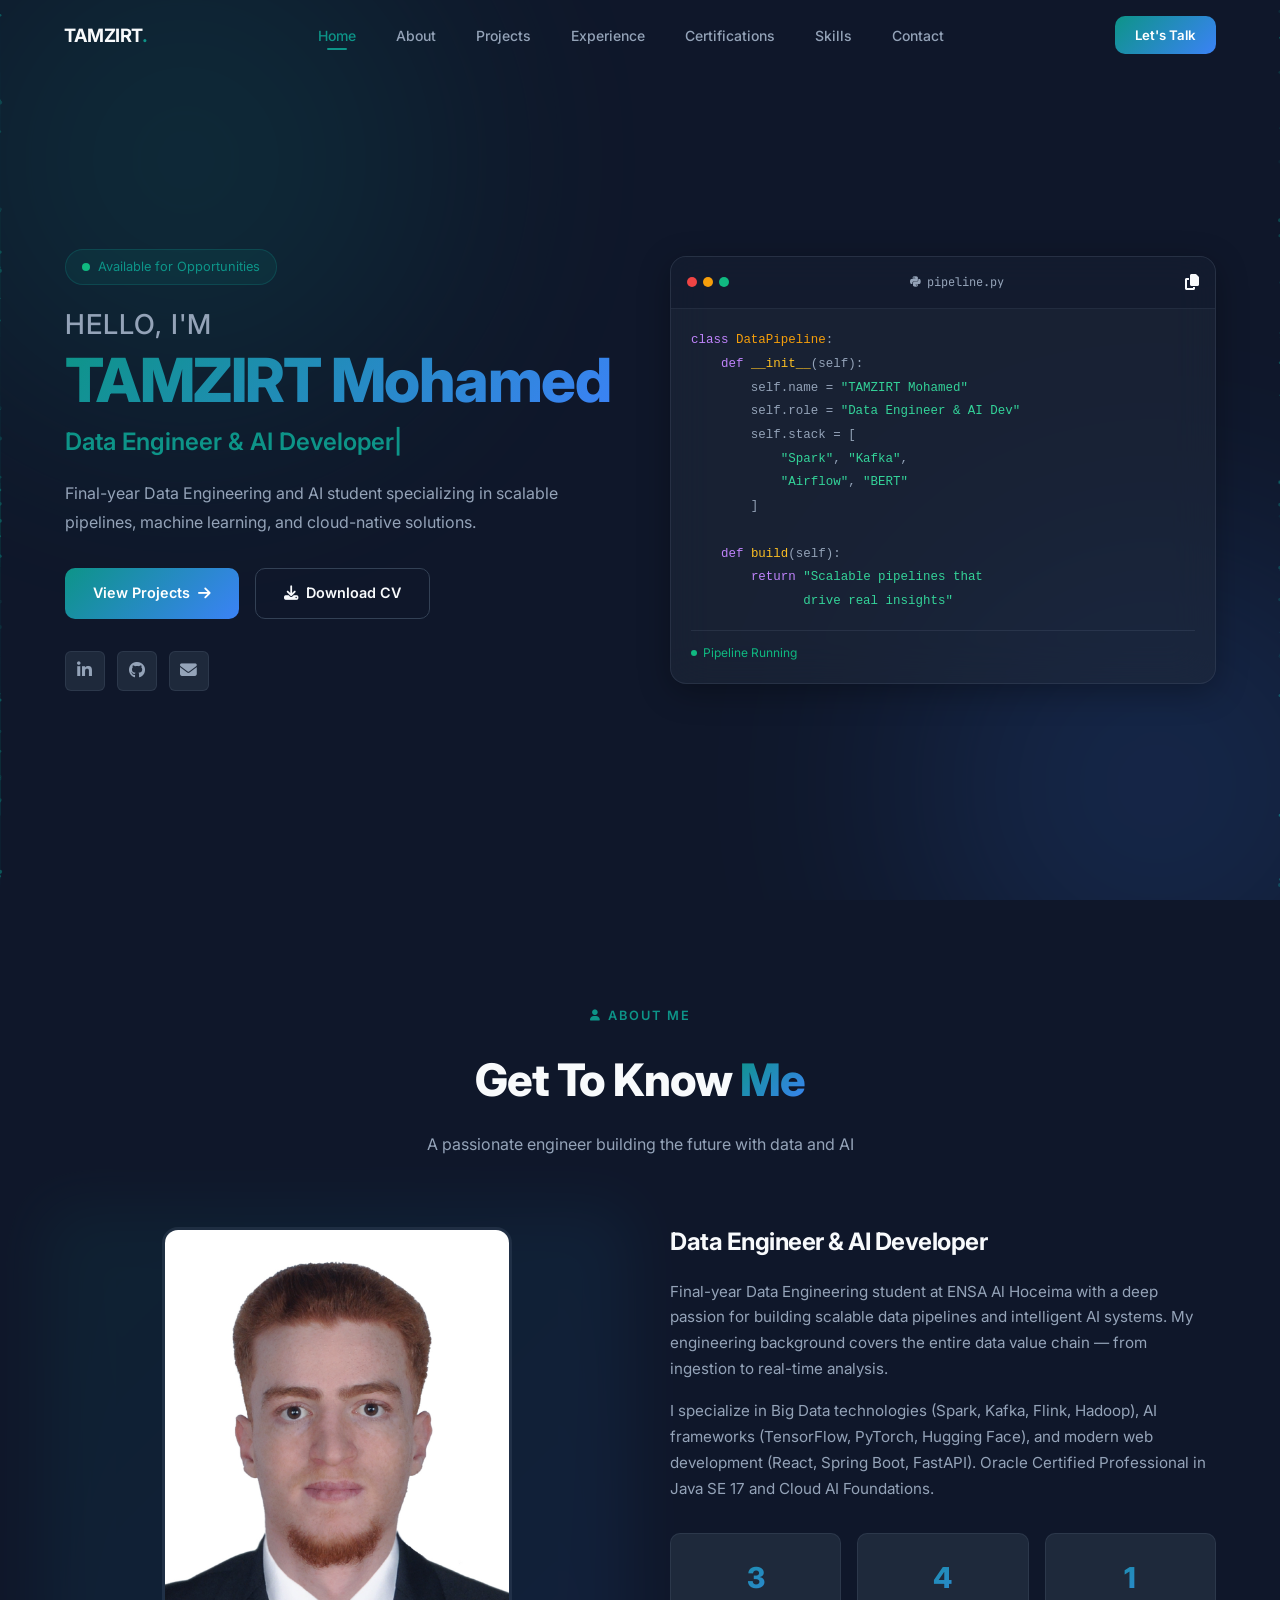
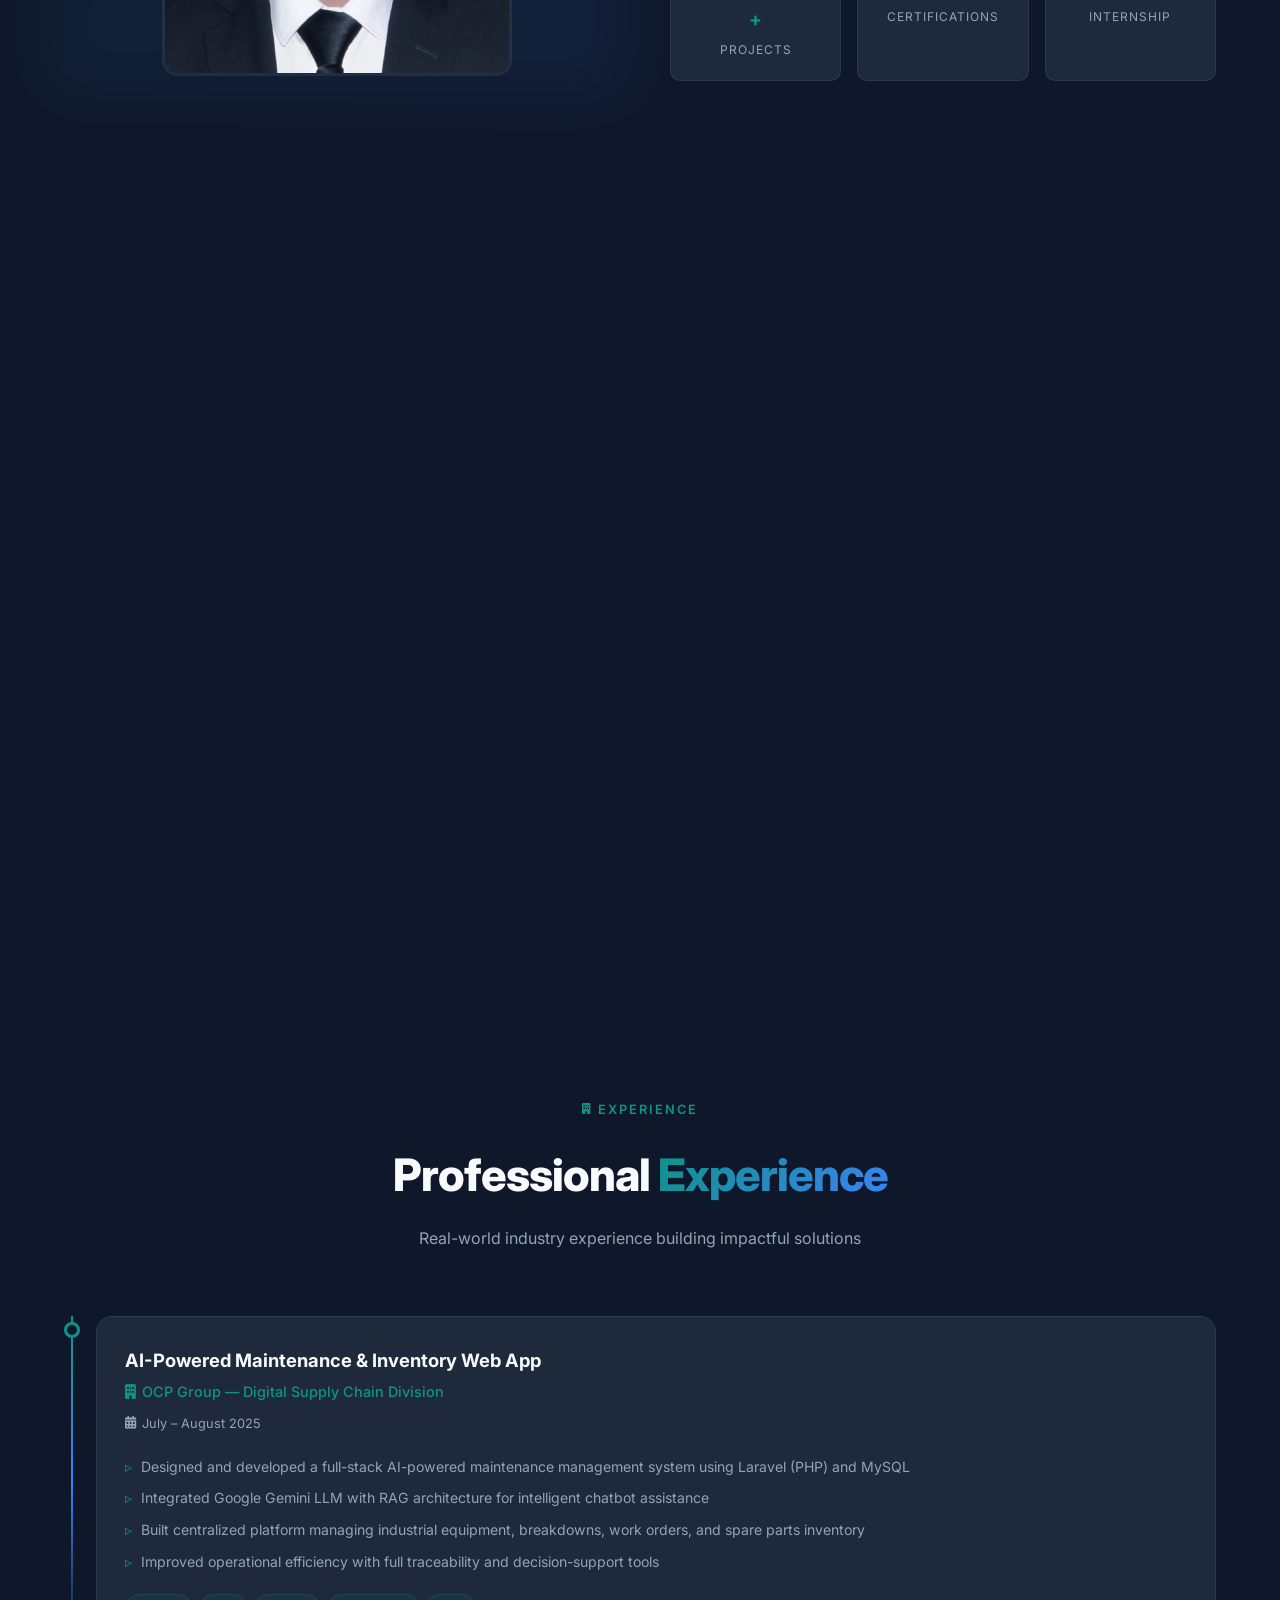
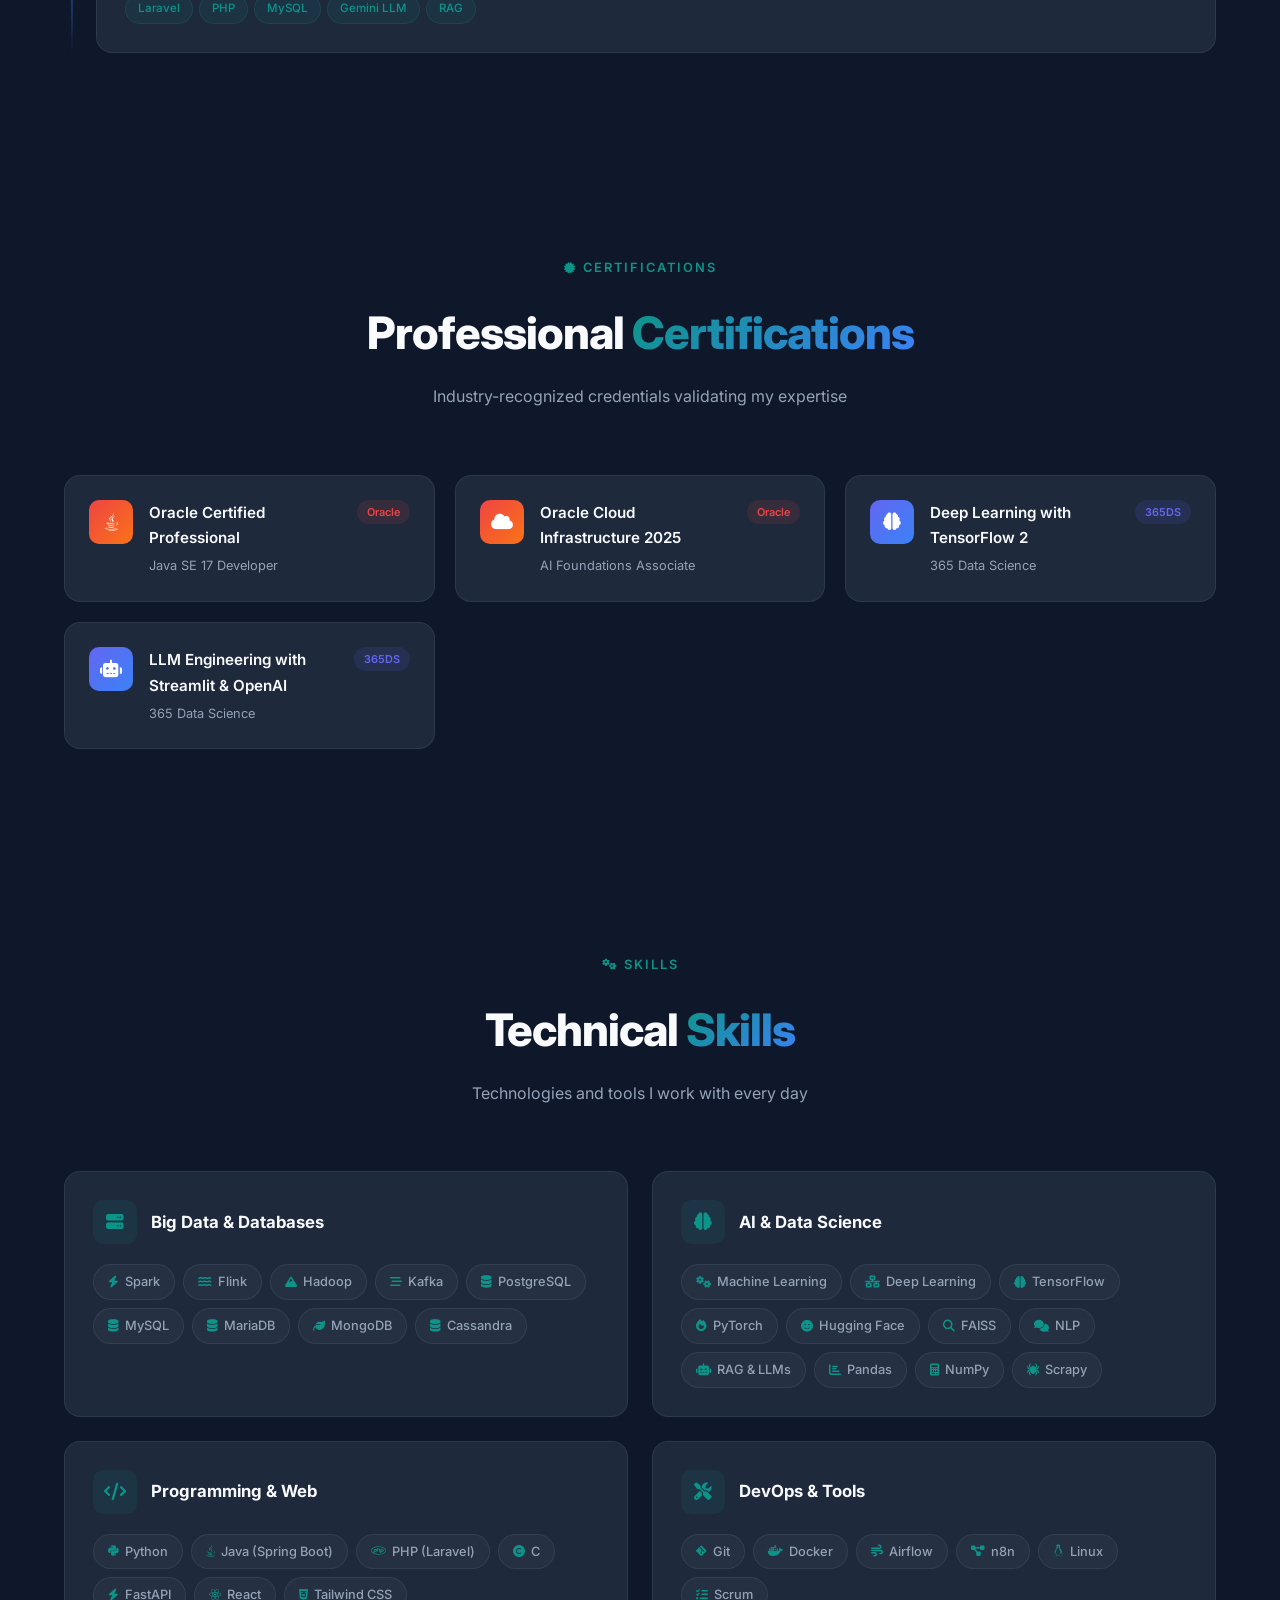
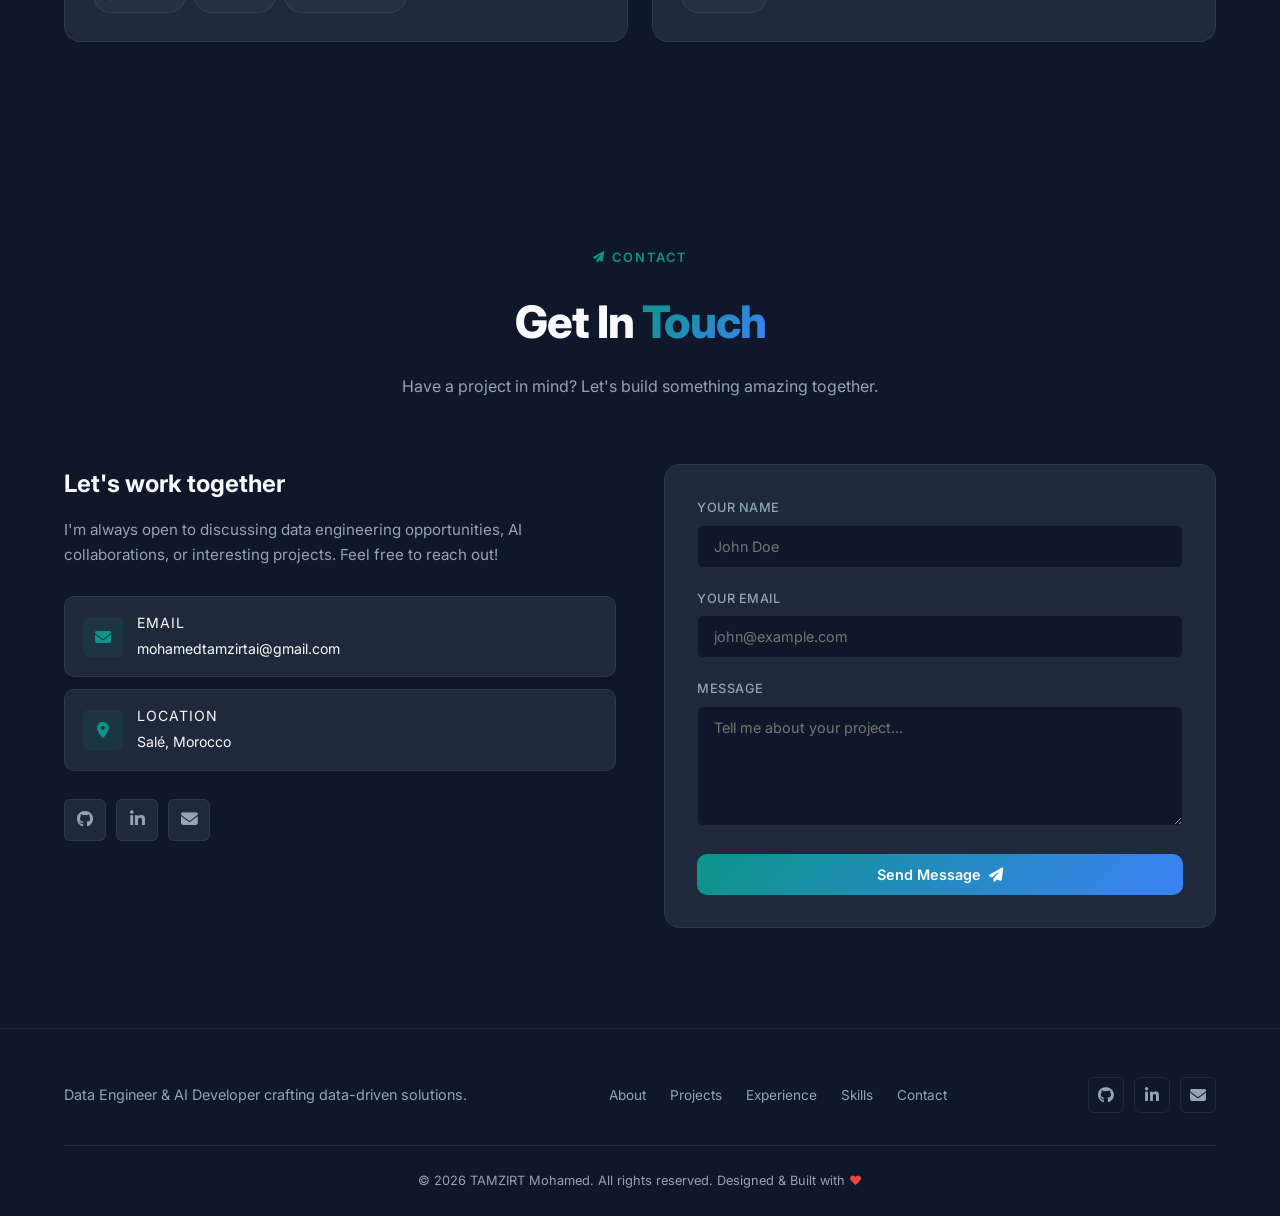
==== commit db7424f1: "refactor: strip theme support and complex CSS animations to simplify codebase" ====
--- a/index.html
+++ b/index.html
@@ -3,8 +3,8 @@
 <head>
     <meta charset="UTF-8">
     <meta name="viewport" content="width=device-width, initial-scale=1.0">
-    <title>Mohamed TAMZIRT | Data Engineering Student</title>
-    <meta name="description" content="Portfolio of Mohamed TAMZIRT - Data Engineering Student specializing in Machine Learning, Big Data, and Software Development.">
+    <title>TAMZIRT Mohamed | Data Engineer & AI Developer</title>
+    <meta name="description" content="Portfolio of TAMZIRT Mohamed — Final-year Data Engineering and AI student specializing in scalable pipelines, machine learning, and cloud-native solutions.">
     <link rel="stylesheet" href="css/style.css">
     <link rel="preconnect" href="https://fonts.googleapis.com">
     <link rel="preconnect" href="https://fonts.gstatic.com" crossorigin>
@@ -12,873 +12,385 @@
     <link rel="stylesheet" href="https://cdnjs.cloudflare.com/ajax/libs/font-awesome/6.5.1/css/all.min.css">
 </head>
 <body>
-    <!-- ==================== LOADER ==================== -->
+    <!-- LOADER -->
     <div id="loader" class="loader">
-        <div class="loader-content">
+        <div>
             <div class="loader-spinner"></div>
-            <p class="loader-text">Loading<span class="dots">...</span></p>
+            <p class="loader-text">Loading...</p>
         </div>
     </div>
 
-    <!-- ==================== CURSOR ==================== -->
-    <div class="cursor-dot" id="cursor-dot"></div>
-    <div class="cursor-outline" id="cursor-outline"></div>
-
-    <!-- ==================== NAVIGATION ==================== -->
+    <!-- NAVBAR -->
     <nav class="navbar" id="navbar">
         <div class="nav-container">
+            <a href="#hero" class="nav-logo">TAMZIRT<span>.</span></a>
             <ul class="nav-menu" id="nav-menu">
-                <li><a href="#about" class="nav-link" data-text="About">About</a></li>
-                <li><a href="#experience" class="nav-link" data-text="Experience">Experience</a></li>
-                <li><a href="#projects" class="nav-link" data-text="Projects">Projects</a></li>
-                <li><a href="#skills" class="nav-link" data-text="Skills">Skills</a></li>
-                <li><a href="#education" class="nav-link" data-text="Education">Education</a></li>
-                <li><a href="#contact" class="nav-link" data-text="Contact">Contact</a></li>
+                <li><a href="#hero" class="nav-link active">Home</a></li>
+                <li><a href="#about" class="nav-link">About</a></li>
+                <li><a href="#projects" class="nav-link">Projects</a></li>
+                <li><a href="#experience" class="nav-link">Experience</a></li>
+                <li><a href="#certifications" class="nav-link">Certifications</a></li>
+                <li><a href="#skills" class="nav-link">Skills</a></li>
+                <li><a href="#contact" class="nav-link">Contact</a></li>
             </ul>
             <div class="nav-actions">
-                <a href="fr.html" class="lang-switch" title="Version française">
-                    <i class="fas fa-globe"></i> FR
-                </a>
-                <button class="theme-toggle" id="theme-toggle" aria-label="Toggle theme">
-                    <i class="fas fa-moon"></i>
-                    <i class="fas fa-sun"></i>
-                </button>
                 <a href="#contact" class="nav-cta">Let's Talk</a>
                 <button class="hamburger" id="hamburger" aria-label="Menu">
-                    <span></span>
-                    <span></span>
-                    <span></span>
+                    <span></span><span></span><span></span>
                 </button>
             </div>
         </div>
     </nav>
 
-    <!-- ==================== HERO ==================== -->
+    <!-- HERO -->
     <section id="hero" class="hero">
-        <div class="hero-bg-effects">
-            <div class="gradient-orb orb-1"></div>
-            <div class="gradient-orb orb-2"></div>
-            <div class="gradient-orb orb-3"></div>
-            <div class="grid-overlay"></div>
-        </div>
-        <div class="hero-container">
+        <div class="hero-bg">
+            <canvas id="particles-canvas"></canvas>
+            <div class="hero-glow g1"></div>
+            <div class="hero-glow g2"></div>
+        </div>
+        <div class="container hero-container">
             <div class="hero-content">
                 <div class="hero-badge" data-aos="fade-down">
                     <span class="badge-dot"></span>
-                    Available for Internships & Opportunities
+                    Available for Opportunities
                 </div>
                 <h1 class="hero-title" data-aos="fade-up">
-                    <span class="title-line">Hi, I'm</span>
-                    <span class="title-name">Mohamed <span class="text-gradient">TAMZIRT</span></span>
+                    <span class="line1">Hello, I'm</span>
+                    <span class="name text-gradient">TAMZIRT Mohamed</span>
                 </h1>
-                <div class="hero-typewriter" data-aos="fade-up" data-aos-delay="200">
-                    <span class="typewriter-prefix">I'm a </span>
-                    <span class="typewriter-text" id="typewriter"></span>
-                    <span class="typewriter-cursor">|</span>
-                </div>
-                <p class="hero-description" data-aos="fade-up" data-aos-delay="300">
-                    Data Engineering student passionate about building scalable data-driven innovations 
-                    through machine learning, big data technologies, and modern software development practices.
+                <div class="hero-subtitle" data-aos="fade-up">
+                    <span class="typed-text" id="typewriter"></span><span class="cursor-blink">|</span>
+                </div>
+                <p class="hero-desc" data-aos="fade-up">
+                    Final-year Data Engineering and AI student specializing in scalable pipelines, 
+                    machine learning, and cloud-native solutions.
                 </p>
-                <div class="hero-actions" data-aos="fade-up" data-aos-delay="400">
+                <div class="hero-actions" data-aos="fade-up">
                     <a href="#projects" class="btn btn-primary">
-                        <span>View My Work</span>
+                        <span>View Projects</span>
                         <i class="fas fa-arrow-right"></i>
                     </a>
-                    <a href="#contact" class="btn btn-outline">
-                        <span>Get In Touch</span>
+                    <a href="assets/Mohamed_TAMZIRT_Resume.pdf" class="btn btn-outline" download>
+                        <i class="fas fa-download"></i>
+                        <span>Download CV</span>
                     </a>
                 </div>
-                <div class="hero-socials" data-aos="fade-up" data-aos-delay="500">
-                    <a href="https://github.com/TAMZIRT-MOHAMED" target="_blank" rel="noopener" class="social-link" aria-label="GitHub">
-                        <i class="fab fa-github"></i>
-                    </a>
-                    <a href="https://www.linkedin.com/in/mohamed-tamzirt-740953252/" target="_blank" rel="noopener" class="social-link" aria-label="LinkedIn">
-                        <i class="fab fa-linkedin-in"></i>
-                    </a>
-                    <a href="mailto:mohamedtamzirtai@gmail.com" class="social-link" aria-label="Email">
-                        <i class="fas fa-envelope"></i>
-                    </a>
-                </div>
-            </div>
-            <div class="hero-visual" data-aos="fade-left" data-aos-delay="300">
-                <div class="hero-card">
+                <div class="hero-socials" data-aos="fade-up">
+                    <a href="https://www.linkedin.com/in/mohamed-tamzirt-740953252/" target="_blank" rel="noopener" class="social-link" aria-label="LinkedIn"><i class="fab fa-linkedin-in"></i></a>
+                    <a href="https://github.com/TAMZIRT-MOHAMED" target="_blank" rel="noopener" class="social-link" aria-label="GitHub"><i class="fab fa-github"></i></a>
+                    <a href="mailto:mohamedtamzirtai@gmail.com" class="social-link" aria-label="Email"><i class="fas fa-envelope"></i></a>
+                </div>
+            </div>
+            <div class="hero-visual" data-aos="fade-left">
+                <div class="hero-card" id="hero-card">
                     <div class="card-header">
-                        <div class="card-dots">
-                            <span class="dot red"></span>
-                            <span class="dot yellow"></span>
-                            <span class="dot green"></span>
-                        </div>
-                        <span class="card-title"><i class="fab fa-java" style="margin-right:6px"></i>DataEngineer.java</span>
-                        <div class="card-header-actions">
-                            <span class="card-action" title="Copy"><i class="fas fa-copy"></i></span>
-                        </div>
+                        <div class="card-dots"><span class="dot red"></span><span class="dot yellow"></span><span class="dot green"></span></div>
+                        <span class="card-title"><i class="fab fa-python" style="margin-right:6px"></i>pipeline.py</span>
+                        <span class="card-action" title="Copy"><i class="fas fa-copy"></i></span>
                     </div>
                     <div class="card-body">
-                        <div class="code-lines">
-                            <pre><code><span class="code-annotation">@Component</span>
-<span class="code-keyword">public class</span> <span class="code-class">DataEngineer</span> {
-
-    <span class="code-keyword">private</span> <span class="code-type">String</span> name = <span class="code-string">"Mohamed TAMZIRT"</span>;
-    <span class="code-keyword">private</span> <span class="code-type">String</span> role = <span class="code-string">"Data Engineer"</span>;
-    <span class="code-keyword">private</span> <span class="code-type">String</span> school = <span class="code-string">"ENSA Al Hoceima"</span>;
-    <span class="code-keyword">private</span> <span class="code-type">List</span>&lt;<span class="code-type">String</span>&gt; skills = <span class="code-type">List</span>.of(
-        <span class="code-string">"Spark"</span>, <span class="code-string">"Kafka"</span>,
-        <span class="code-string">"ML"</span>, <span class="code-string">"Deep Learning"</span>
-    );
-
-    <span class="code-keyword">public</span> <span class="code-type">String</span> <span class="code-func">getPassion</span>() {
-        <span class="code-keyword">return</span> <span class="code-string">"Building data pipelines\n"</span>
-             + <span class="code-string">"that drive insights"</span>;
-    }
-}</code></pre>
-                        </div>
-                        <div class="card-status">
-                            <span class="status-dot"></span> Build Successful
-                        </div>
-                    </div>
-                </div>
-            </div>
-        </div>
-        <div class="scroll-indicator" data-aos="fade-up" data-aos-delay="600">
-            <div class="mouse">
-                <div class="wheel"></div>
-            </div>
-            <span>Scroll Down</span>
-        </div>
-    </section>
-
-    <!-- ==================== ABOUT ==================== -->
-    <section id="about" class="section about">
-        <div class="container">
-            <div class="section-header" data-aos="fade-up">
-                <span class="section-tag">&lt;about&gt;</span>
-                <h2 class="section-title">About <span class="text-gradient">Me</span></h2>
-                <p class="section-subtitle">Get to know who I am and what drives me</p>
+                        <div class="code-lines"><pre><code><span class="code-keyword">class</span> <span class="code-class">DataPipeline</span>:
+    <span class="code-keyword">def</span> <span class="code-func">__init__</span>(self):
+        self.name = <span class="code-string">"TAMZIRT Mohamed"</span>
+        self.role = <span class="code-string">"Data Engineer &amp; AI Dev"</span>
+        self.stack = [
+            <span class="code-string">"Spark"</span>, <span class="code-string">"Kafka"</span>,
+            <span class="code-string">"Airflow"</span>, <span class="code-string">"BERT"</span>
+        ]
+
+    <span class="code-keyword">def</span> <span class="code-func">build</span>(self):
+        <span class="code-keyword">return</span> <span class="code-string">"Scalable pipelines that</span>
+               <span class="code-string">drive real insights"</span></code></pre>
+                        </div>
+                        <div class="card-status"><span class="status-dot"></span> Pipeline Running</div>
+                    </div>
+                </div>
+            </div>
+        </div>
+    </section>
+
+    <!-- ABOUT -->
+    <section id="about" class="section">
+        <div class="container">
+            <div class="section-header" data-aos="fade-up">
+                <div class="section-label"><i class="fas fa-user"></i> About Me</div>
+                <h2 class="section-title">Get To Know <span class="text-gradient">Me</span></h2>
+                <p class="section-subtitle">A passionate engineer building the future with data and AI</p>
             </div>
             <div class="about-grid">
-                <div class="about-content" data-aos="fade-right">
-                    <h3>A passionate Data Engineering student</h3>
+                <div class="about-photo" data-aos="fade-right">
+                    <img src="assets/MyFace.jpg" alt="TAMZIRT Mohamed">
+                    <div class="about-photo-glow"></div>
+                </div>
+                <div class="about-content" data-aos="fade-left">
+                    <h3>Data Engineer & AI Developer</h3>
                     <p>
-                        Currently in my second year of the Data Engineering cycle at ENSA Al Hoceima, 
-                        I'm driven by a deep passion for data science and machine learning. My engineering 
-                        background has equipped me with a solid technical expertise covering the entire data 
-                        value chain — from ingestion to real-time analysis.
+                        Final-year Data Engineering student at ENSA Al Hoceima with a deep passion for building 
+                        scalable data pipelines and intelligent AI systems. My engineering background covers the 
+                        entire data value chain — from ingestion to real-time analysis.
                     </p>
                     <p>
-                        I master the fundamental tools of data science in Python (Scikit-learn, TensorFlow, 
-                        PyTorch, Pandas, NumPy) as well as Big Data technologies like Apache Spark, Kafka, 
-                        and Hadoop. My experience with relational databases (MySQL, PL/SQL) and NoSQL 
-                        (MongoDB, Cassandra) gives me a complete vision of data system architecture.
-                    </p>
-                    <p>
-                        I'm an active member of the Data & AI Club, the Moroccan Data Scientists community, 
-                        and I'm committed to continuous professional development through certifications and 
-                        real-world projects.
+                        I specialize in Big Data technologies (Spark, Kafka, Flink, Hadoop), AI frameworks 
+                        (TensorFlow, PyTorch, Hugging Face), and modern web development (React, Spring Boot, FastAPI). 
+                        Oracle Certified Professional in Java SE 17 and Cloud AI Foundations.
                     </p>
                     <div class="about-stats">
                         <div class="stat-card">
-                            <span class="stat-number" data-count="4">0</span><span class="stat-plus">+</span>
+                            <span class="stat-number text-gradient" data-count="3">0</span><span class="stat-plus">+</span>
+                            <span class="stat-label">Projects</span>
+                        </div>
+                        <div class="stat-card">
+                            <span class="stat-number text-gradient" data-count="4">0</span>
                             <span class="stat-label">Certifications</span>
                         </div>
                         <div class="stat-card">
-                            <span class="stat-number" data-count="8">0</span><span class="stat-plus">+</span>
-                            <span class="stat-label">Projects</span>
-                        </div>
-                        <div class="stat-card">
-                            <span class="stat-number" data-count="2">0</span>
-                            <span class="stat-label">Internships</span>
-                        </div>
-                        <div class="stat-card">
-                            <span class="stat-number" data-count="4">0</span>
-                            <span class="stat-label">Languages</span>
-                        </div>
-                    </div>
-                </div>
-                <div class="about-details" data-aos="fade-left">
-                    <div class="detail-card">
-                        <div class="detail-icon"><i class="fas fa-user"></i></div>
-                        <div class="detail-info">
-                            <span class="detail-label">Name</span>
-                            <span class="detail-value">Mohamed TAMZIRT</span>
-                        </div>
-                    </div>
-                    <div class="detail-card">
-                        <div class="detail-icon"><i class="fas fa-map-marker-alt"></i></div>
-                        <div class="detail-info">
-                            <span class="detail-label">Location</span>
-                            <span class="detail-value">Salé, Morocco</span>
-                        </div>
-                    </div>
-                    <div class="detail-card">
-                        <div class="detail-icon"><i class="fas fa-envelope"></i></div>
-                        <div class="detail-info">
-                            <span class="detail-label">Email</span>
-                            <span class="detail-value">mohamedtamzirtai@gmail.com</span>
-                        </div>
-                    </div>
-                    <div class="detail-card">
-                        <div class="detail-icon"><i class="fas fa-phone"></i></div>
-                        <div class="detail-info">
-                            <span class="detail-label">Phone</span>
-                            <span class="detail-value">+212 654098473</span>
-                        </div>
-                    </div>
-                    <div class="detail-card">
-                        <div class="detail-icon"><i class="fas fa-graduation-cap"></i></div>
-                        <div class="detail-info">
-                            <span class="detail-label">Education</span>
-                            <span class="detail-value">ENSA Al Hoceima</span>
-                        </div>
-                    </div>
-                    <div class="detail-card">
-                        <div class="detail-icon"><i class="fas fa-language"></i></div>
-                        <div class="detail-info">
-                            <span class="detail-label">Languages</span>
-                            <span class="detail-value">Arabic, English, French, Spanish</span>
-                        </div>
-                    </div>
-                    <a href="assets/Mohamed_TAMZIRT_Resume.pdf" class="btn btn-primary btn-download" download>
-                        <i class="fas fa-download"></i>
-                        <span>Download Resume</span>
-                    </a>
-                </div>
-            </div>
-        </div>
-    </section>
-
-    <!-- ==================== EXPERIENCE ==================== -->
-    <section id="experience" class="section experience">
-        <div class="container">
-            <div class="section-header" data-aos="fade-up">
-                <span class="section-tag">&lt;experience&gt;</span>
+                            <span class="stat-number text-gradient" data-count="1">0</span>
+                            <span class="stat-label">Internship</span>
+                        </div>
+                    </div>
+                </div>
+            </div>
+        </div>
+    </section>
+
+    <!-- PROJECTS -->
+    <section id="projects" class="section">
+        <div class="container">
+            <div class="section-header" data-aos="fade-up">
+                <div class="section-label"><i class="fas fa-code"></i> Projects</div>
+                <h2 class="section-title">Featured <span class="text-gradient">Projects</span></h2>
+                <p class="section-subtitle">A selection of projects showcasing my data engineering and AI expertise</p>
+            </div>
+            <div class="projects-grid">
+                <!-- Project 1 -->
+                <div class="project-card" data-aos="fade-up">
+                    <div class="project-header">
+                        <div class="project-icon"><i class="fas fa-briefcase"></i></div>
+                        <div class="project-links">
+                            <a href="#" aria-label="GitHub"><i class="fab fa-github"></i></a>
+                            <a href="#" aria-label="Demo"><i class="fas fa-external-link-alt"></i></a>
+                        </div>
+                    </div>
+                    <div class="project-body">
+                        <h3>Job Intelligent</h3>
+                        <span class="project-date">February 2026</span>
+                        <p>End-to-end candidate-job matching engine with Apache Airflow orchestrating job scraping from LinkedIn, Indeed, Google Jobs via Scrapy. AI resume parsing with Gemini 1.5 Flash, semantic matching using BERT embeddings + FAISS.</p>
+                        <div class="project-tech">
+                            <span class="tag">Python</span><span class="tag">FastAPI</span><span class="tag">Airflow</span>
+                            <span class="tag">Scrapy</span><span class="tag">BERT</span><span class="tag">FAISS</span>
+                            <span class="tag">React</span><span class="tag">PostgreSQL</span>
+                        </div>
+                    </div>
+                </div>
+                <!-- Project 2 -->
+                <div class="project-card" data-aos="fade-up" data-aos-delay="100">
+                    <div class="project-header">
+                        <div class="project-icon"><i class="fas fa-taxi"></i></div>
+                        <div class="project-links">
+                            <a href="#" aria-label="GitHub"><i class="fab fa-github"></i></a>
+                            <a href="#" aria-label="Demo"><i class="fas fa-external-link-alt"></i></a>
+                        </div>
+                    </div>
+                    <div class="project-body">
+                        <h3>TaaSim: Urban Mobility Platform</h3>
+                        <span class="project-date">February 2026</span>
+                        <p>Real-time Kappa Architecture processing 1.7M+ taxi trajectories. Spark ETL + GBT demand forecasting, Kafka event messaging + Flink real-time processing. Sub-5s trip-matching, &lt;500ms forecast API.</p>
+                        <div class="project-tech">
+                            <span class="tag">Spark</span><span class="tag">Kafka</span><span class="tag">Flink</span>
+                            <span class="tag">Python</span><span class="tag">Machine Learning</span>
+                        </div>
+                    </div>
+                </div>
+                <!-- Project 3 -->
+                <div class="project-card" data-aos="fade-up" data-aos-delay="200">
+                    <div class="project-header">
+                        <div class="project-icon"><i class="fas fa-comments"></i></div>
+                        <div class="project-links">
+                            <a href="#" aria-label="GitHub"><i class="fab fa-github"></i></a>
+                            <a href="#" aria-label="Demo"><i class="fas fa-external-link-alt"></i></a>
+                        </div>
+                    </div>
+                    <div class="project-body">
+                        <h3>Collaborative NLP Annotation Platform</h3>
+                        <span class="project-date">May 2026</span>
+                        <p>Spring Boot (Java 17) + MariaDB platform with role-based access control, Chart.js analytics dashboard, and ML pipeline with Hugging Face Transformers for text classification.</p>
+                        <div class="project-tech">
+                            <span class="tag">Java</span><span class="tag">Spring Boot</span><span class="tag">MariaDB</span>
+                            <span class="tag">Hugging Face</span><span class="tag">Python</span>
+                        </div>
+                    </div>
+                </div>
+            </div>
+        </div>
+    </section>
+
+    <!-- EXPERIENCE -->
+    <section id="experience" class="section">
+        <div class="container">
+            <div class="section-header" data-aos="fade-up">
+                <div class="section-label"><i class="fas fa-building"></i> Experience</div>
                 <h2 class="section-title">Professional <span class="text-gradient">Experience</span></h2>
-                <p class="section-subtitle">My professional journey and contributions</p>
+                <p class="section-subtitle">Real-world industry experience building impactful solutions</p>
             </div>
             <div class="timeline">
                 <div class="timeline-item" data-aos="fade-up">
-                    <div class="timeline-marker">
-                        <div class="marker-dot"></div>
-                    </div>
-                    <div class="timeline-content">
-                        <div class="timeline-header">
-                            <div class="timeline-title-group">
-                                <h3>Software Development Intern</h3>
-                                <span class="timeline-company">
-                                    <i class="fas fa-building"></i> OCP Group — Supply Chain Division
-                                </span>
-                            </div>
-                            <span class="timeline-date">
-                                <i class="fas fa-calendar-alt"></i> July 2025 — Aug 2025
-                            </span>
-                        </div>
-                        <ul class="timeline-details">
-                            <li>
-                                <i class="fas fa-chevron-right"></i>
-                                Designed and implemented a comprehensive web-based Industrial Maintenance Management System (IMMS) using 
-                                the Laravel framework (PHP) and MySQL.
-                            </li>
-                            <li>
-                                <i class="fas fa-chevron-right"></i>
-                                Developed a centralized platform to manage industrial equipment, track breakdowns, 
-                                and oversee work orders and spare parts inventory.
-                            </li>
-                            <li>
-                                <i class="fas fa-chevron-right"></i>
-                                Improved operational efficiency by providing full activity traceability and 
-                                decision-support tools for the Methods Office.
-                            </li>
-                            <li>
-                                <i class="fas fa-chevron-right"></i>
-                                Applied full-stack development, relational database design, and OOP principles 
-                                to optimize maintenance workflows in an industrial context.
-                            </li>
+                    <div class="timeline-dot"></div>
+                    <div class="timeline-card">
+                        <h3>AI-Powered Maintenance & Inventory Web App</h3>
+                        <span class="timeline-company"><i class="fas fa-building"></i> OCP Group — Digital Supply Chain Division</span>
+                        <span class="timeline-date"><i class="fas fa-calendar-alt"></i> July – August 2025</span>
+                        <ul>
+                            <li>Designed and developed a full-stack AI-powered maintenance management system using Laravel (PHP) and MySQL</li>
+                            <li>Integrated Google Gemini LLM with RAG architecture for intelligent chatbot assistance</li>
+                            <li>Built centralized platform managing industrial equipment, breakdowns, work orders, and spare parts inventory</li>
+                            <li>Improved operational efficiency with full traceability and decision-support tools</li>
                         </ul>
                         <div class="timeline-tags">
-                            <span class="tag">Laravel</span>
-                            <span class="tag">PHP</span>
-                            <span class="tag">MySQL</span>
-                            <span class="tag">Full-Stack</span>
-                            <span class="tag">OOP</span>
-                        </div>
-                    </div>
-                </div>
-                <div class="timeline-item" data-aos="fade-up" data-aos-delay="200">
-                    <div class="timeline-marker">
-                        <div class="marker-dot"></div>
-                    </div>
-                    <div class="timeline-content">
-                        <div class="timeline-header">
-                            <div class="timeline-title-group">
-                                <h3>Remote Data Scientist Intern</h3>
-                                <span class="timeline-company">
-                                    <i class="fas fa-building"></i> CodSoft
-                                </span>
-                            </div>
-                            <span class="timeline-date">
-                                <i class="fas fa-calendar-alt"></i> Oct 2024
-                            </span>
-                        </div>
-                        <ul class="timeline-details">
-                            <li>
-                                <i class="fas fa-chevron-right"></i>
-                                Worked on predictive modeling projects applying machine learning techniques.
-                            </li>
-                            <li>
-                                <i class="fas fa-chevron-right"></i>
-                                Consolidated data science competencies through hands-on project work.
-                            </li>
-                        </ul>
-                        <div class="timeline-tags">
-                            <span class="tag">Python</span>
-                            <span class="tag">Machine Learning</span>
-                            <span class="tag">Data Science</span>
-                            <span class="tag">Predictive Modeling</span>
-                        </div>
-                    </div>
-                </div>
-            </div>
-        </div>
-    </section>
-
-    <!-- ==================== PROJECTS ==================== -->
-    <section id="projects" class="section projects">
-        <div class="container">
-            <div class="section-header" data-aos="fade-up">
-                <span class="section-tag">&lt;projects&gt;</span>
-                <h2 class="section-title">Featured <span class="text-gradient">Projects</span></h2>
-                <p class="section-subtitle">A selection of projects I've built and contributed to</p>
-            </div>
-            <div class="projects-filter" data-aos="fade-up">
-                <button class="filter-btn active" data-filter="all">All</button>
-                <button class="filter-btn" data-filter="data">Data & ML</button>
-                <button class="filter-btn" data-filter="web">Web Dev</button>
-                <button class="filter-btn" data-filter="ai">AI & NLP</button>
-            </div>
-            <div class="projects-grid">
-                <!-- Project 1: IT-Pulse RAG -->
-                <div class="project-card" data-category="ai" data-aos="fade-up">
-                    <div class="project-image">
-                        <div class="project-placeholder">
-                            <i class="fas fa-robot"></i>
-                        </div>
-                        <div class="project-overlay">
-                            <div class="project-links">
-                                <a href="#" class="project-link" aria-label="View project">
-                                    <i class="fas fa-external-link-alt"></i>
-                                </a>
-                                <a href="#" class="project-link" aria-label="Source code">
-                                    <i class="fab fa-github"></i>
-                                </a>
-                            </div>
-                        </div>
-                    </div>
-                    <div class="project-info">
-                        <div class="project-category">AI & NLP</div>
-                        <h3 class="project-title">IT-Pulse RAG Chatbot</h3>
-                        <p class="project-description">
-                            A real-time streaming chatbot leveraging LLMs and RAG (Retrieval-Augmented Generation) 
-                            for intelligent knowledge retrieval. Built as a pair project with streaming capabilities.
-                        </p>
-                        <div class="project-tech">
-                            <span>LLMs</span>
-                            <span>RAG</span>
-                            <span>ChromaDB</span>
-                            <span>Python</span>
-                            <span>Streaming</span>
-                        </div>
-                    </div>
-                </div>
-
-                <!-- Project 2: AI Language Agent -->
-                <div class="project-card" data-category="ai" data-aos="fade-up" data-aos-delay="100">
-                    <div class="project-image">
-                        <div class="project-placeholder">
-                            <i class="fas fa-brain"></i>
-                        </div>
-                        <div class="project-overlay">
-                            <div class="project-links">
-                                <a href="#" class="project-link" aria-label="View project">
-                                    <i class="fas fa-external-link-alt"></i>
-                                </a>
-                                <a href="#" class="project-link" aria-label="Source code">
-                                    <i class="fab fa-github"></i>
-                                </a>
-                            </div>
-                        </div>
-                    </div>
-                    <div class="project-info">
-                        <div class="project-category">AI & NLP</div>
-                        <h3 class="project-title">AI Language Learning Agent</h3>
-                        <p class="project-description">
-                            An intelligent AI agent on n8n for language learning recommendation, 
-                            featuring a smart workflow that suggests tailored learning resources based on user profiles.
-                        </p>
-                        <div class="project-tech">
-                            <span>n8n</span>
-                            <span>AI Agents</span>
-                            <span>LLMs</span>
-                            <span>Workflow</span>
-                        </div>
-                    </div>
-                </div>
-
-                <!-- Project 3: Big Data Pipeline -->
-                <div class="project-card" data-category="data" data-aos="fade-up" data-aos-delay="200">
-                    <div class="project-image">
-                        <div class="project-placeholder">
-                            <i class="fas fa-database"></i>
-                        </div>
-                        <div class="project-overlay">
-                            <div class="project-links">
-                                <a href="#" class="project-link" aria-label="View project">
-                                    <i class="fas fa-external-link-alt"></i>
-                                </a>
-                                <a href="#" class="project-link" aria-label="Source code">
-                                    <i class="fab fa-github"></i>
-                                </a>
-                            </div>
-                        </div>
-                    </div>
-                    <div class="project-info">
-                        <div class="project-category">Data & ML</div>
-                        <h3 class="project-title">Big Data Procurement Pipeline</h3>
-                        <p class="project-description">
-                            Created a comprehensive big data pipeline for a procurement system 
-                            as part of a data engineering project, handling large-scale data processing and analytics.
-                        </p>
-                        <div class="project-tech">
-                            <span>Big Data</span>
-                            <span>Apache Spark</span>
-                            <span>Pipeline</span>
-                            <span>ETL</span>
-                        </div>
-                    </div>
-                </div>
-
-                <!-- Project 4: Predictive ML Model -->
-                <div class="project-card" data-category="data" data-aos="fade-up" data-aos-delay="300">
-                    <div class="project-image">
-                        <div class="project-placeholder">
-                            <i class="fas fa-chart-line"></i>
-                        </div>
-                        <div class="project-overlay">
-                            <div class="project-links">
-                                <a href="#" class="project-link" aria-label="View project">
-                                    <i class="fas fa-external-link-alt"></i>
-                                </a>
-                                <a href="#" class="project-link" aria-label="Source code">
-                                    <i class="fab fa-github"></i>
-                                </a>
-                            </div>
-                        </div>
-                    </div>
-                    <div class="project-info">
-                        <div class="project-category">Data & ML</div>
-                        <h3 class="project-title">Kaggle Predictive ML Model</h3>
-                        <p class="project-description">
-                            Built a predictive machine learning model using large-scale datasets from Kaggle, 
-                            applying advanced ML techniques for accurate predictions.
-                        </p>
-                        <div class="project-tech">
-                            <span>Python</span>
-                            <span>Scikit-learn</span>
-                            <span>Pandas</span>
-                            <span>Kaggle</span>
-                        </div>
-                    </div>
-                </div>
-
-                <!-- Project 5: University Platform -->
-                <div class="project-card" data-category="web" data-aos="fade-up">
-                    <div class="project-image">
-                        <div class="project-placeholder">
-                            <i class="fas fa-university"></i>
-                        </div>
-                        <div class="project-overlay">
-                            <div class="project-links">
-                                <a href="#" class="project-link" aria-label="View project">
-                                    <i class="fas fa-external-link-alt"></i>
-                                </a>
-                                <a href="#" class="project-link" aria-label="Source code">
-                                    <i class="fab fa-github"></i>
-                                </a>
-                            </div>
-                        </div>
-                    </div>
-                    <div class="project-info">
-                        <div class="project-category">Web Dev</div>
-                        <h3 class="project-title">Distributed University Platform</h3>
-                        <p class="project-description">
-                            Designed and developed a distributed university management platform 
-                            powered by MongoDB, enabling efficient academic resource management at scale.
-                        </p>
-                        <div class="project-tech">
-                            <span>MongoDB</span>
-                            <span>Distributed Systems</span>
-                            <span>Node.js</span>
-                        </div>
-                    </div>
-                </div>
-
-                <!-- Project 6: Maintenance & Inventory App -->
-                <div class="project-card" data-category="web" data-aos="fade-up" data-aos-delay="100">
-                    <div class="project-image">
-                        <div class="project-placeholder">
-                            <i class="fas fa-tools"></i>
-                        </div>
-                        <div class="project-overlay">
-                            <div class="project-links">
-                                <a href="#" class="project-link" aria-label="View project">
-                                    <i class="fas fa-external-link-alt"></i>
-                                </a>
-                                <a href="#" class="project-link" aria-label="Source code">
-                                    <i class="fab fa-github"></i>
-                                </a>
-                            </div>
-                        </div>
-                    </div>
-                    <div class="project-info">
-                        <div class="project-category">Web Dev</div>
-                        <h3 class="project-title">Maintenance & Inventory Manager</h3>
-                        <p class="project-description">
-                            A full-featured web application for maintenance management and inventory tracking, 
-                            providing streamlined workflows for industrial operations.
-                        </p>
-                        <div class="project-tech">
-                            <span>Web App</span>
-                            <span>Full-Stack</span>
-                            <span>Database</span>
-                        </div>
-                    </div>
-                </div>
-
-                <!-- Project 7: eBay ETL Pipeline -->
-                <div class="project-card" data-category="data" data-aos="fade-up" data-aos-delay="200">
-                    <div class="project-image">
-                        <div class="project-placeholder">
-                            <i class="fas fa-exchange-alt"></i>
-                        </div>
-                        <div class="project-overlay">
-                            <div class="project-links">
-                                <a href="#" class="project-link" aria-label="View project">
-                                    <i class="fas fa-external-link-alt"></i>
-                                </a>
-                                <a href="#" class="project-link" aria-label="Source code">
-                                    <i class="fab fa-github"></i>
-                                </a>
-                            </div>
-                        </div>
-                    </div>
-                    <div class="project-info">
-                        <div class="project-category">Data & ML</div>
-                        <h3 class="project-title">eBay ETL Pipeline</h3>
-                        <p class="project-description">
-                            An end-to-end ETL (Extract, Transform, Load) pipeline for processing eBay data, 
-                            enabling automated data collection and transformation workflows.
-                        </p>
-                        <div class="project-tech">
-                            <span>ETL</span>
-                            <span>Python</span>
-                            <span>Airflow</span>
-                            <span>Data Pipeline</span>
-                        </div>
-                    </div>
-                </div>
-
-                <!-- Project 8: Medical Stats App -->
-                <div class="project-card" data-category="web" data-aos="fade-up" data-aos-delay="300">
-                    <div class="project-image">
-                        <div class="project-placeholder">
-                            <i class="fas fa-heartbeat"></i>
-                        </div>
-                        <div class="project-overlay">
-                            <div class="project-links">
-                                <a href="#" class="project-link" aria-label="View project">
-                                    <i class="fas fa-external-link-alt"></i>
-                                </a>
-                                <a href="#" class="project-link" aria-label="Source code">
-                                    <i class="fab fa-github"></i>
-                                </a>
-                            </div>
-                        </div>
-                    </div>
-                    <div class="project-info">
-                        <div class="project-category">Web Dev</div>
-                        <h3 class="project-title">Medical Statistics App</h3>
-                        <p class="project-description">
-                            A disease-management and medical-statistics application built with Python (Tkinter) 
-                            and PHP, providing healthcare data analysis and visualization.
-                        </p>
-                        <div class="project-tech">
-                            <span>Python</span>
-                            <span>Tkinter</span>
-                            <span>PHP</span>
-                            <span>Statistics</span>
-                        </div>
-                    </div>
-                </div>
-            </div>
-        </div>
-    </section>
-
-    <!-- ==================== SKILLS ==================== -->
-    <section id="skills" class="section skills">
-        <div class="container">
-            <div class="section-header" data-aos="fade-up">
-                <span class="section-tag">&lt;skills&gt;</span>
+                            <span class="tag">Laravel</span><span class="tag">PHP</span><span class="tag">MySQL</span>
+                            <span class="tag">Gemini LLM</span><span class="tag">RAG</span>
+                        </div>
+                    </div>
+                </div>
+            </div>
+        </div>
+    </section>
+
+    <!-- CERTIFICATIONS -->
+    <section id="certifications" class="section">
+        <div class="container">
+            <div class="section-header" data-aos="fade-up">
+                <div class="section-label"><i class="fas fa-certificate"></i> Certifications</div>
+                <h2 class="section-title">Professional <span class="text-gradient">Certifications</span></h2>
+                <p class="section-subtitle">Industry-recognized credentials validating my expertise</p>
+            </div>
+            <div class="certs-grid">
+                <div class="cert-card" data-aos="fade-up">
+                    <div class="cert-icon oracle"><i class="fab fa-java"></i></div>
+                    <div>
+                        <h4>Oracle Certified Professional</h4>
+                        <p>Java SE 17 Developer</p>
+                    </div>
+                    <span class="cert-badge oracle-badge">Oracle</span>
+                </div>
+                <div class="cert-card" data-aos="fade-up" data-aos-delay="100">
+                    <div class="cert-icon oracle"><i class="fas fa-cloud"></i></div>
+                    <div>
+                        <h4>Oracle Cloud Infrastructure 2025</h4>
+                        <p>AI Foundations Associate</p>
+                    </div>
+                    <span class="cert-badge oracle-badge">Oracle</span>
+                </div>
+                <div class="cert-card" data-aos="fade-up" data-aos-delay="200">
+                    <div class="cert-icon ds"><i class="fas fa-brain"></i></div>
+                    <div>
+                        <h4>Deep Learning with TensorFlow 2</h4>
+                        <p>365 Data Science</p>
+                    </div>
+                    <span class="cert-badge ds-badge">365DS</span>
+                </div>
+                <div class="cert-card" data-aos="fade-up" data-aos-delay="300">
+                    <div class="cert-icon ds"><i class="fas fa-robot"></i></div>
+                    <div>
+                        <h4>LLM Engineering with Streamlit & OpenAI</h4>
+                        <p>365 Data Science</p>
+                    </div>
+                    <span class="cert-badge ds-badge">365DS</span>
+                </div>
+            </div>
+        </div>
+    </section>
+
+    <!-- SKILLS -->
+    <section id="skills" class="section">
+        <div class="container">
+            <div class="section-header" data-aos="fade-up">
+                <div class="section-label"><i class="fas fa-cogs"></i> Skills</div>
                 <h2 class="section-title">Technical <span class="text-gradient">Skills</span></h2>
-                <p class="section-subtitle">Technologies and tools I work with</p>
+                <p class="section-subtitle">Technologies and tools I work with every day</p>
             </div>
             <div class="skills-grid">
-                <!-- Big Data & Databases -->
                 <div class="skill-category" data-aos="fade-up">
                     <div class="skill-category-header">
                         <div class="skill-icon"><i class="fas fa-server"></i></div>
                         <h3>Big Data & Databases</h3>
                     </div>
                     <div class="skill-tags">
-                        <div class="skill-tag">
-                            <i class="fas fa-bolt"></i>
-                            <span>Apache Spark</span>
-                        </div>
-                        <div class="skill-tag">
-                            <i class="fas fa-stream"></i>
-                            <span>Kafka</span>
-                        </div>
-                        <div class="skill-tag">
-                            <i class="fas fa-elephant"></i>
-                            <span>Hadoop</span>
-                        </div>
-                        <div class="skill-tag">
-                            <i class="fas fa-leaf"></i>
-                            <span>MongoDB</span>
-                        </div>
-                        <div class="skill-tag">
-                            <i class="fas fa-database"></i>
-                            <span>Cassandra</span>
-                        </div>
-                        <div class="skill-tag">
-                            <i class="fas fa-database"></i>
-                            <span>MySQL</span>
-                        </div>
-                        <div class="skill-tag">
-                            <i class="fas fa-code"></i>
-                            <span>PL/SQL</span>
-                        </div>
-                        <div class="skill-tag">
-                            <i class="fas fa-project-diagram"></i>
-                            <span>Database Design (Merise)</span>
-                        </div>
-                    </div>
-                </div>
-
-                <!-- Programming -->
+                        <span class="skill-tag"><i class="fas fa-bolt"></i> Spark</span>
+                        <span class="skill-tag"><i class="fas fa-water"></i> Flink</span>
+                        <span class="skill-tag"><i class="fas fa-mountain"></i> Hadoop</span>
+                        <span class="skill-tag"><i class="fas fa-stream"></i> Kafka</span>
+                        <span class="skill-tag"><i class="fas fa-database"></i> PostgreSQL</span>
+                        <span class="skill-tag"><i class="fas fa-database"></i> MySQL</span>
+                        <span class="skill-tag"><i class="fas fa-database"></i> MariaDB</span>
+                        <span class="skill-tag"><i class="fas fa-leaf"></i> MongoDB</span>
+                        <span class="skill-tag"><i class="fas fa-database"></i> Cassandra</span>
+                    </div>
+                </div>
                 <div class="skill-category" data-aos="fade-up" data-aos-delay="100">
-                    <div class="skill-category-header">
-                        <div class="skill-icon"><i class="fas fa-code"></i></div>
-                        <h3>Programming</h3>
-                    </div>
-                    <div class="skill-tags">
-                        <div class="skill-tag">
-                            <i class="fab fa-python"></i>
-                            <span>Python</span>
-                        </div>
-                        <div class="skill-tag">
-                            <i class="fab fa-java"></i>
-                            <span>Java</span>
-                        </div>
-                        <div class="skill-tag">
-                            <i class="fas fa-leaf"></i>
-                            <span>Spring & Spring Boot</span>
-                        </div>
-                        <div class="skill-tag">
-                            <i class="fab fa-php"></i>
-                            <span>PHP</span>
-                        </div>
-                        <div class="skill-tag">
-                            <i class="fas fa-copyright"></i>
-                            <span>C</span>
-                        </div>
-                        <div class="skill-tag">
-                            <i class="fas fa-sitemap"></i>
-                            <span>Data Structures & Algorithms</span>
-                        </div>
-                    </div>
-                </div>
-
-                <!-- AI & Data Science -->
-                <div class="skill-category" data-aos="fade-up" data-aos-delay="200">
                     <div class="skill-category-header">
                         <div class="skill-icon"><i class="fas fa-brain"></i></div>
                         <h3>AI & Data Science</h3>
                     </div>
                     <div class="skill-tags">
-                        <div class="skill-tag">
-                            <i class="fas fa-cogs"></i>
-                            <span>Machine Learning</span>
-                        </div>
-                        <div class="skill-tag">
-                            <i class="fas fa-network-wired"></i>
-                            <span>Deep Learning</span>
-                        </div>
-                        <div class="skill-tag">
-                            <i class="fas fa-brain"></i>
-                            <span>TensorFlow & PyTorch</span>
-                        </div>
-                        <div class="skill-tag">
-                            <i class="fas fa-comments"></i>
-                            <span>NLP</span>
-                        </div>
-                        <div class="skill-tag">
-                            <i class="fas fa-search"></i>
-                            <span>RAG</span>
-                        </div>
-                        <div class="skill-tag">
-                            <i class="fas fa-robot"></i>
-                            <span>LLMs & AI Agents</span>
-                        </div>
-                        <div class="skill-tag">
-                            <i class="fas fa-chart-bar"></i>
-                            <span>Pandas & NumPy</span>
-                        </div>
-                        <div class="skill-tag">
-                            <i class="fas fa-cloud"></i>
-                            <span>Cloud Computing</span>
-                        </div>
-                    </div>
-                </div>
-
-                <!-- Tools & OS -->
+                        <span class="skill-tag"><i class="fas fa-cogs"></i> Machine Learning</span>
+                        <span class="skill-tag"><i class="fas fa-network-wired"></i> Deep Learning</span>
+                        <span class="skill-tag"><i class="fas fa-brain"></i> TensorFlow</span>
+                        <span class="skill-tag"><i class="fas fa-fire"></i> PyTorch</span>
+                        <span class="skill-tag"><i class="fas fa-smile"></i> Hugging Face</span>
+                        <span class="skill-tag"><i class="fas fa-search"></i> FAISS</span>
+                        <span class="skill-tag"><i class="fas fa-comments"></i> NLP</span>
+                        <span class="skill-tag"><i class="fas fa-robot"></i> RAG & LLMs</span>
+                        <span class="skill-tag"><i class="fas fa-chart-bar"></i> Pandas</span>
+                        <span class="skill-tag"><i class="fas fa-calculator"></i> NumPy</span>
+                        <span class="skill-tag"><i class="fas fa-spider"></i> Scrapy</span>
+                    </div>
+                </div>
+                <div class="skill-category" data-aos="fade-up" data-aos-delay="200">
+                    <div class="skill-category-header">
+                        <div class="skill-icon"><i class="fas fa-code"></i></div>
+                        <h3>Programming & Web</h3>
+                    </div>
+                    <div class="skill-tags">
+                        <span class="skill-tag"><i class="fab fa-python"></i> Python</span>
+                        <span class="skill-tag"><i class="fab fa-java"></i> Java (Spring Boot)</span>
+                        <span class="skill-tag"><i class="fab fa-php"></i> PHP (Laravel)</span>
+                        <span class="skill-tag"><i class="fas fa-copyright"></i> C</span>
+                        <span class="skill-tag"><i class="fas fa-bolt"></i> FastAPI</span>
+                        <span class="skill-tag"><i class="fab fa-react"></i> React</span>
+                        <span class="skill-tag"><i class="fab fa-css3-alt"></i> Tailwind CSS</span>
+                    </div>
+                </div>
                 <div class="skill-category" data-aos="fade-up" data-aos-delay="300">
                     <div class="skill-category-header">
                         <div class="skill-icon"><i class="fas fa-tools"></i></div>
-                        <h3>Tools & DevOps</h3>
+                        <h3>DevOps & Tools</h3>
                     </div>
                     <div class="skill-tags">
-                        <div class="skill-tag">
-                            <i class="fab fa-git-alt"></i>
-                            <span>Git & GitHub</span>
-                        </div>
-                        <div class="skill-tag">
-                            <i class="fas fa-project-diagram"></i>
-                            <span>n8n</span>
-                        </div>
-                        <div class="skill-tag">
-                            <i class="fas fa-wind"></i>
-                            <span>Airflow</span>
-                        </div>
-                        <div class="skill-tag">
-                            <i class="fab fa-docker"></i>
-                            <span>Docker</span>
-                        </div>
-                        <div class="skill-tag">
-                            <i class="fab fa-linux"></i>
-                            <span>Linux</span>
-                        </div>
-                        <div class="skill-tag">
-                            <i class="fas fa-tasks"></i>
-                            <span>Scrum</span>
-                        </div>
-                        <div class="skill-tag">
-                            <i class="fas fa-drafting-compass"></i>
-                            <span>UML</span>
-                        </div>
-                        <div class="skill-tag">
-                            <i class="fas fa-calculator"></i>
-                            <span>MATLAB</span>
-                        </div>
-                    </div>
-                </div>
-            </div>
-        </div>
-    </section>
-
-    <!-- ==================== EDUCATION ==================== -->
-    <section id="education" class="section education">
-        <div class="container">
-            <div class="section-header" data-aos="fade-up">
-                <span class="section-tag">&lt;education&gt;</span>
-                <h2 class="section-title">Education & <span class="text-gradient">Certifications</span></h2>
-                <p class="section-subtitle">My academic journey and professional certifications</p>
-            </div>
-            <div class="education-grid">
-                <div class="education-column" data-aos="fade-right">
-                    <h3 class="column-title"><i class="fas fa-graduation-cap"></i> Education</h3>
-                    <div class="edu-card">
-                        <div class="edu-year">2024 — 2027</div>
-                        <h4>Data Engineering Cycle</h4>
-                        <p class="edu-school"><i class="fas fa-university"></i> ENSA Al Hoceima (ENSAH)</p>
-                        <p class="edu-description">Engineering cycle specializing in Data Engineering, covering Big Data, Machine Learning, Software Development, and Database Systems.</p>
-                    </div>
-                    <div class="edu-card">
-                        <div class="edu-year">2022 — 2024</div>
-                        <h4>Integrated Preparatory Classes</h4>
-                        <p class="edu-school"><i class="fas fa-university"></i> ENSAH</p>
-                        <p class="edu-description">Two-year intensive preparatory program in mathematics, physics, and computer science fundamentals.</p>
-                    </div>
-                    <div class="edu-card">
-                        <div class="edu-year">2021 — 2022</div>
-                        <h4>Baccalaureate in Physical Sciences</h4>
-                        <p class="edu-school"><i class="fas fa-school"></i> High School</p>
-                        <p class="edu-description">Scientific baccalaureate with a focus on physical sciences.</p>
-                    </div>
-                </div>
-                <div class="education-column" data-aos="fade-left">
-                    <h3 class="column-title"><i class="fas fa-certificate"></i> Certifications</h3>
-                    <div class="cert-card">
-                        <div class="cert-icon"><i class="fab fa-java"></i></div>
-                        <div class="cert-info">
-                            <h4>Oracle Certified Professional</h4>
-                            <p>Java SE 17 Developer</p>
-                        </div>
-                        <div class="cert-badge">Oracle</div>
-                    </div>
-                    <div class="cert-card">
-                        <div class="cert-icon"><i class="fas fa-cloud"></i></div>
-                        <div class="cert-info">
-                            <h4>Oracle Cloud Infrastructure 2025</h4>
-                            <p>Certified AI Foundations Associate</p>
-                        </div>
-                        <div class="cert-badge">Oracle</div>
-                    </div>
-                    <div class="cert-card">
-                        <div class="cert-icon"><i class="fas fa-database"></i></div>
-                        <div class="cert-info">
-                            <h4>Oracle Cloud Database Services 2025</h4>
-                            <p>Certified Professional</p>
-                        </div>
-                        <div class="cert-badge">Oracle</div>
-                    </div>
-                    <div class="cert-card">
-                        <div class="cert-icon"><i class="fas fa-brain"></i></div>
-                        <div class="cert-info">
-                            <h4>Deep Learning with TensorFlow 2</h4>
-                            <p>365 Data Science</p>
-                        </div>
-                        <div class="cert-badge">365DS</div>
-                    </div>
-                </div>
-            </div>
-        </div>
-    </section>
-
-    <!-- ==================== CONTACT ==================== -->
-    <section id="contact" class="section contact">
-        <div class="container">
-            <div class="section-header" data-aos="fade-up">
-                <span class="section-tag">&lt;contact&gt;</span>
+                        <span class="skill-tag"><i class="fab fa-git-alt"></i> Git</span>
+                        <span class="skill-tag"><i class="fab fa-docker"></i> Docker</span>
+                        <span class="skill-tag"><i class="fas fa-wind"></i> Airflow</span>
+                        <span class="skill-tag"><i class="fas fa-project-diagram"></i> n8n</span>
+                        <span class="skill-tag"><i class="fab fa-linux"></i> Linux</span>
+                        <span class="skill-tag"><i class="fas fa-tasks"></i> Scrum</span>
+                    </div>
+                </div>
+            </div>
+        </div>
+    </section>
+
+    <!-- CONTACT -->
+    <section id="contact" class="section">
+        <div class="container">
+            <div class="section-header" data-aos="fade-up">
+                <div class="section-label"><i class="fas fa-paper-plane"></i> Contact</div>
                 <h2 class="section-title">Get In <span class="text-gradient">Touch</span></h2>
-                <p class="section-subtitle">Have a project in mind or want to collaborate? Let's connect!</p>
+                <p class="section-subtitle">Have a project in mind? Let's build something amazing together.</p>
             </div>
             <div class="contact-grid">
                 <div class="contact-info" data-aos="fade-right">
                     <h3>Let's work together</h3>
-                    <p>
-                        I'm always open to discussing new opportunities, internships, or interesting projects. 
-                        Whether you need a data engineering solution, want to collaborate on an ML project, 
-                        or just want to say hello — feel free to reach out!
-                    </p>
+                    <p>I'm always open to discussing data engineering opportunities, AI collaborations, or interesting projects. Feel free to reach out!</p>
                     <div class="contact-cards">
                         <div class="contact-card">
                             <div class="contact-card-icon"><i class="fas fa-envelope"></i></div>
@@ -888,13 +400,6 @@
                             </div>
                         </div>
                         <div class="contact-card">
-                            <div class="contact-card-icon"><i class="fas fa-phone"></i></div>
-                            <div class="contact-card-info">
-                                <span class="contact-card-label">Phone</span>
-                                <a href="tel:+212654098473">+212 654098473</a>
-                            </div>
-                        </div>
-                        <div class="contact-card">
                             <div class="contact-card-icon"><i class="fas fa-map-marker-alt"></i></div>
                             <div class="contact-card-info">
                                 <span class="contact-card-label">Location</span>
@@ -903,38 +408,24 @@
                         </div>
                     </div>
                     <div class="contact-socials">
-                        <a href="https://github.com/TAMZIRT-MOHAMED" target="_blank" rel="noopener" class="contact-social" aria-label="GitHub">
-                            <i class="fab fa-github"></i>
-                        </a>
-                        <a href="https://www.linkedin.com/in/mohamed-tamzirt-740953252/" target="_blank" rel="noopener" class="contact-social" aria-label="LinkedIn">
-                            <i class="fab fa-linkedin-in"></i>
-                        </a>
-                        <a href="mailto:mohamedtamzirtai@gmail.com" class="contact-social" aria-label="Email">
-                            <i class="fas fa-envelope"></i>
-                        </a>
+                        <a href="https://github.com/TAMZIRT-MOHAMED" target="_blank" rel="noopener" class="contact-social" aria-label="GitHub"><i class="fab fa-github"></i></a>
+                        <a href="https://www.linkedin.com/in/mohamed-tamzirt-740953252/" target="_blank" rel="noopener" class="contact-social" aria-label="LinkedIn"><i class="fab fa-linkedin-in"></i></a>
+                        <a href="mailto:mohamedtamzirtai@gmail.com" class="contact-social" aria-label="Email"><i class="fas fa-envelope"></i></a>
                     </div>
                 </div>
                 <div class="contact-form-wrapper" data-aos="fade-left">
                     <form class="contact-form" id="contact-form">
                         <div class="form-group">
                             <label for="name">Your Name</label>
-                            <input type="text" id="name" name="name" placeholder="enter your name" required>
-                            <span class="form-line"></span>
+                            <input type="text" id="name" name="name" placeholder="John Doe" required>
                         </div>
                         <div class="form-group">
                             <label for="email">Your Email</label>
-                            <input type="email" id="email" name="email" placeholder="your_mail@example.com" required>
-                            <span class="form-line"></span>
-                        </div>
-                        <div class="form-group">
-                            <label for="subject">Subject</label>
-                            <input type="text" id="subject" name="subject" placeholder="Project Collaboration" required>
-                            <span class="form-line"></span>
+                            <input type="email" id="email" name="email" placeholder="john@example.com" required>
                         </div>
                         <div class="form-group">
                             <label for="message">Message</label>
                             <textarea id="message" name="message" rows="5" placeholder="Tell me about your project..." required></textarea>
-                            <span class="form-line"></span>
                         </div>
                         <button type="submit" class="btn btn-primary btn-submit">
                             <span>Send Message</span>
@@ -946,17 +437,17 @@
         </div>
     </section>
 
-    <!-- ==================== FOOTER ==================== -->
+    <!-- FOOTER -->
     <footer class="footer">
         <div class="container">
             <div class="footer-content">
                 <div class="footer-brand">
-                    <p>Data Engineering Student crafting data-driven solutions.</p>
+                    <p>Data Engineer & AI Developer crafting data-driven solutions.</p>
                 </div>
                 <div class="footer-links">
                     <a href="#about">About</a>
+                    <a href="#projects">Projects</a>
                     <a href="#experience">Experience</a>
-                    <a href="#projects">Projects</a>
                     <a href="#skills">Skills</a>
                     <a href="#contact">Contact</a>
                 </div>
@@ -967,13 +458,12 @@
                 </div>
             </div>
             <div class="footer-bottom">
-                <p>&copy; 2026 Mohamed TAMZIRT. All rights reserved.</p>
-                <p>Designed & Built with <span class="heart">&hearts;</span> by Mohamed TAMZIRT</p>
+                <p>&copy; 2026 TAMZIRT Mohamed. All rights reserved. Designed & Built with <span class="heart">&hearts;</span></p>
             </div>
         </div>
     </footer>
 
-    <!-- ==================== BACK TO TOP ==================== -->
+    <!-- BACK TO TOP -->
     <button class="back-to-top" id="back-to-top" aria-label="Back to top">
         <i class="fas fa-arrow-up"></i>
     </button>
--- a/css/style.css
+++ b/css/style.css
@@ -1,565 +1,279 @@
-:root {
-    --bg: #070b14;
-    --bg-soft: #0f1628;
-    --panel: rgba(16, 24, 42, 0.7);
-    --panel-strong: rgba(14, 20, 36, 0.95);
-    --text: #f2f6ff;
-    --muted: #9aa7c2;
-    --line: rgba(143, 166, 214, 0.2);
-    --accent: #6aa8ff;
-    --accent-2: #9f7bff;
-    --accent-3: #2ce3c2;
-    --accent-orange: #ff8c42;
-    --accent-orange-2: #ff6b1a;
-    --ok: #3ddc84;
-    --radius: 18px;
-    --radius-sm: 12px;
-    --shadow: 0 14px 42px rgba(0, 0, 0, 0.35);
-    --glow: 0 0 0 1px rgba(106, 168, 255, 0.2), 0 0 45px rgba(106, 168, 255, 0.18);
-    --glow-orange: 0 0 0 1px rgba(255, 140, 66, 0.25), 0 0 40px rgba(255, 107, 26, 0.2);
-    --gradient: linear-gradient(120deg, var(--accent), var(--accent-2));
-    --gradient-orange: linear-gradient(120deg, var(--accent-orange), var(--accent-orange-2), #ff4500);
-    --container: 1160px;
-}
-
-[data-theme="light"] {
-    --bg: #edf2fb;
-    --bg-soft: #dfe8f8;
-    --panel: rgba(255, 255, 255, 0.72);
-    --panel-strong: rgba(255, 255, 255, 0.96);
-    --text: #10182a;
-    --muted: #5e6d89;
-    --line: rgba(44, 59, 90, 0.18);
-    --accent: #356dff;
-    --accent-2: #7548ff;
-    --accent-3: #00b8a3;
-    --accent-orange: #e87428;
-    --accent-orange-2: #d45e10;
-    --shadow: 0 14px 35px rgba(24, 45, 84, 0.12);
-    --glow: 0 0 0 1px rgba(53, 109, 255, 0.18), 0 0 35px rgba(53, 109, 255, 0.15);
-    --glow-orange: 0 0 0 1px rgba(232, 116, 40, 0.22), 0 0 30px rgba(212, 94, 16, 0.15);
-}
-
-* { box-sizing: border-box; margin: 0; padding: 0; }
-html { scroll-behavior: smooth; scroll-padding-top: 86px; }
-body {
-    font-family: 'Inter', system-ui, sans-serif;
-    color: var(--text);
-    background:
-        radial-gradient(900px 500px at 90% -8%, rgba(255, 107, 26, 0.18), transparent 60%),
-        radial-gradient(800px 500px at -5% 12%, rgba(255, 140, 66, 0.12), transparent 60%),
-        radial-gradient(600px 400px at 50% 50%, rgba(159, 123, 255, 0.06), transparent 70%),
-        var(--bg);
-    line-height: 1.65;
-    overflow-x: hidden;
-    transition: background .35s ease, color .35s ease;
-}
-
-.container { max-width: var(--container); margin: 0 auto; padding: 0 22px; }
-a { text-decoration: none; color: inherit; }
-button, input, textarea { font: inherit; color: inherit; }
-.text-gradient {
-    background: linear-gradient(100deg, var(--accent), var(--accent-2), var(--accent-3));
-    -webkit-background-clip: text;
-    -webkit-text-fill-color: transparent;
-    background-clip: text;
-}
-
-.loader {
-    position: fixed; inset: 0; z-index: 9999;
-    display: grid; place-items: center;
-    background: var(--bg);
-    transition: opacity .45s ease, visibility .45s ease;
-}
-.loader.hidden { opacity: 0; visibility: hidden; }
-.loader-spinner {
-    width: 52px; height: 52px; border-radius: 50%;
-    border: 3px solid var(--line); border-top-color: var(--accent);
-    animation: spin .8s linear infinite;
-    margin: 0 auto 14px;
-}
-.loader-text { color: var(--muted); font-size: 13px; letter-spacing: 2px; text-transform: uppercase; }
-@keyframes spin { to { transform: rotate(360deg);} }
-
-.cursor-dot, .cursor-outline {
-    position: fixed; left: 0; top: 0; pointer-events: none; z-index: 9999;
-    transform: translate(-50%, -50%);
-    opacity: 0; transition: opacity .2s ease;
-}
-.cursor-dot { width: 7px; height: 7px; border-radius: 50%; background: var(--accent); }
-.cursor-outline {
-    width: 34px; height: 34px; border-radius: 50%;
-    border: 1px solid rgba(127, 173, 255, .6);
-    transition: width .2s ease, height .2s ease, border-color .2s ease;
-}
-.cursor-outline.hover { width: 48px; height: 48px; border-color: var(--accent-2); }
-
-/* ─── Floating Navbar ─── */
-.navbar {
-    position: fixed; z-index: 1000;
-    top: 16px; left: 50%; transform: translateX(-50%);
-    width: calc(100% - 48px); max-width: var(--container);
-    padding: 0; border-radius: 60px;
-    background: rgba(14, 20, 36, 0.55);
-    backdrop-filter: blur(18px); -webkit-backdrop-filter: blur(18px);
-    border: 1px solid rgba(255, 140, 66, 0.12);
-    box-shadow: 0 8px 32px rgba(0, 0, 0, 0.25), inset 0 0 0 0.5px rgba(255, 255, 255, 0.04);
-    transition: top .35s ease, width .35s ease, box-shadow .35s ease, border-color .35s ease, background .35s ease;
-}
-.navbar.scrolled {
-    top: 10px;
-    width: calc(100% - 64px);
-    background: rgba(14, 20, 36, 0.82);
-    border-color: rgba(255, 140, 66, 0.22);
-    box-shadow: 0 10px 40px rgba(0, 0, 0, 0.35), 0 0 30px rgba(255, 140, 66, 0.06);
-}
-[data-theme="light"] .navbar {
-    background: rgba(255, 255, 255, 0.6);
-    border-color: rgba(232, 116, 40, 0.15);
-    box-shadow: 0 8px 30px rgba(24, 45, 84, 0.1), inset 0 0 0 0.5px rgba(255, 255, 255, 0.5);
-}
-[data-theme="light"] .navbar.scrolled {
-    background: rgba(255, 255, 255, 0.85);
-    border-color: rgba(232, 116, 40, 0.25);
-}
-.nav-container {
-    padding: 10px 24px;
-    display: flex; align-items: center; justify-content: space-between; gap: 12px;
-}
-.nav-logo {
-    font-family: 'JetBrains Mono', monospace; font-weight: 800; font-size: 22px;
-    display: flex; align-items: center; gap: 2px;
-    position: relative;
-}
-.nav-logo::after {
-    content: ''; position: absolute; bottom: -4px; left: 0;
-    width: 100%; height: 2px; border-radius: 2px;
-    background: var(--gradient-orange);
-    transform: scaleX(0); transform-origin: left;
-    transition: transform .3s ease;
-}
-.nav-logo:hover::after { transform: scaleX(1); }
-.logo-bracket { color: var(--accent-orange); }
-
-.nav-menu { list-style: none; display: flex; gap: 4px; align-items: center; }
-.nav-link {
-    position: relative;
-    padding: 8px 15px; color: var(--muted); font-size: 13.5px; font-weight: 500;
-    letter-spacing: 0.3px; border-radius: 999px;
-    transition: color .25s ease, background .25s ease;
-}
-.nav-link::after {
-    content: ''; position: absolute;
-    bottom: 2px; left: 50%; transform: translateX(-50%);
-    width: 0; height: 2px; border-radius: 2px;
-    background: var(--gradient-orange);
-    transition: width .3s cubic-bezier(.4, 0, .2, 1);
-}
-.nav-link:hover { color: var(--text); background: rgba(255, 140, 66, 0.06); }
-.nav-link:hover::after, .nav-link.active::after { width: 60%; }
-.nav-link.active {
-    color: var(--accent-orange);
-    background: rgba(255, 140, 66, 0.08);
-}
-
-.nav-actions { display: flex; align-items: center; gap: 8px; }
-.lang-switch, .theme-toggle {
-    display: inline-flex; align-items: center; justify-content: center; gap: 6px;
-    border: 1px solid var(--line); border-radius: 999px;
-    background: rgba(137, 165, 219, 0.06);
-    color: var(--muted);
-    transition: .25s ease; cursor: pointer;
-}
-.lang-switch { height: 36px; padding: 0 12px; font-size: 12px; font-weight: 700; letter-spacing: 0.5px; }
-.theme-toggle { width: 36px; height: 36px; }
-.theme-toggle .fa-sun { display: none; }
-[data-theme="light"] .theme-toggle .fa-sun { display: block; }
-[data-theme="light"] .theme-toggle .fa-moon { display: none; }
-.lang-switch:hover, .theme-toggle:hover {
-    color: var(--accent-orange);
-    border-color: var(--accent-orange);
-    box-shadow: var(--glow-orange);
-    background: rgba(255, 140, 66, 0.08);
-}
-
-.nav-cta, .btn {
-    display: inline-flex; align-items: center; gap: 10px;
-    border-radius: 999px; font-weight: 700; transition: .25s ease;
-}
-.nav-cta {
-    padding: 9px 20px; font-size: 13px; letter-spacing: 0.3px;
-    background: var(--gradient-orange); color: #fff;
-    box-shadow: 0 4px 15px rgba(255, 107, 26, 0.25);
-    position: relative; overflow: hidden;
-}
-.nav-cta::before {
-    content: ''; position: absolute; inset: 0;
-    background: linear-gradient(120deg, transparent, rgba(255, 255, 255, 0.15), transparent);
-    transform: translateX(-100%);
-    transition: transform .5s ease;
-}
-.nav-cta:hover::before { transform: translateX(100%); }
-.nav-cta:hover {
-    transform: translateY(-2px);
-    box-shadow: var(--glow-orange);
-}
-
-.hamburger { display: none; width: 26px; height: 20px; flex-direction: column; justify-content: space-between; cursor: pointer; }
-.hamburger span { height: 2px; background: var(--text); border-radius: 10px; transition: .3s ease; }
-.hamburger.active span:nth-child(1) { transform: translateY(9px) rotate(45deg); background: var(--accent-orange); }
-.hamburger.active span:nth-child(2) { opacity: 0; transform: scaleX(0); }
-.hamburger.active span:nth-child(3) { transform: translateY(-9px) rotate(-45deg); background: var(--accent-orange); }
-
-.hero {
-    min-height: 100vh; padding: 124px 0 70px; position: relative;
-    display: flex; align-items: center;
-}
-.hero-bg-effects { position: absolute; inset: 0; overflow: hidden; }
-.gradient-orb {
-    position: absolute; border-radius: 50%; filter: blur(80px); opacity: .34;
-    animation: drift 11s ease-in-out infinite;
-}
-.orb-1 { width: 460px; height: 460px; top: -100px; right: -120px; background: rgba(255, 140, 66, .35); }
-.orb-2 { width: 330px; height: 330px; left: -80px; bottom: -60px; background: rgba(100, 67, 255, .45); animation-delay: -3s; }
-.orb-3 { width: 260px; height: 260px; left: 45%; top: 28%; background: rgba(255, 107, 26, .2); animation-delay: -6s; }
-@keyframes drift {
-    0%,100% { transform: translate(0,0) scale(1); }
-    33% { transform: translate(16px,-22px) scale(1.08); }
-    66% { transform: translate(-20px,14px) scale(.95); }
-}
-
-.grid-overlay {
-    position: absolute; inset: 0;
-    background-image:
-      linear-gradient(to right, rgba(150,170,210,.08) 1px, transparent 1px),
-      linear-gradient(to bottom, rgba(150,170,210,.08) 1px, transparent 1px);
-    background-size: 52px 52px;
-    mask-image: radial-gradient(circle at 50% 20%, #000 32%, transparent 82%);
-}
-
-.particle {
-    position: absolute;
-    width: 6px;
-    height: 6px;
-    border-radius: 50%;
-    background: linear-gradient(120deg, var(--accent-orange), var(--accent-orange-2));
-    opacity: .35;
-    filter: blur(.2px);
-    animation: float-particle linear infinite;
-}
-
-@keyframes float-particle {
-    0% { transform: translateY(0) scale(1); opacity: .15; }
-    40% { opacity: .55; }
-    100% { transform: translateY(-60px) scale(1.2); opacity: 0; }
-}
-
-.hero-container {
-    max-width: var(--container); margin: 0 auto; padding: 0 22px;
-    display: grid; grid-template-columns: 1.1fr .9fr; gap: 52px; align-items: center;
-    position: relative; z-index: 2;
-}
-.hero-badge {
-    width: fit-content; display: inline-flex; align-items: center; gap: 8px;
-    border: 1px solid rgba(61, 220, 132, 0.3); background: rgba(61, 220, 132, .08);
-    color: #ffffff; border-radius: 999px; padding: 8px 14px; font-size: 13px;
-    margin-bottom: 20px;
-}
-.badge-dot { width: 8px; height: 8px; border-radius: 50%; background: #3ddc84; box-shadow: 0 0 0 0 rgba(209, 218, 213, 0.6); animation: pulse-dot 2s infinite; }
-@keyframes pulse-dot { to { box-shadow: 0 0 0 10px rgba(61,220,132,0); } }
-[data-theme="light"] .hero-badge { color: #000; }
-
-.hero-title { font-size: clamp(2.3rem, 5vw, 4rem); line-height: 1.08; margin-bottom: 12px; }
-.title-line { display: block; color: var(--muted); font-size: .35em; font-weight: 500; margin-bottom: 9px; }
-.hero-typewriter { font-size: 1.1rem; color: var(--muted); height: 36px; margin-bottom: 18px; }
-.typewriter-text { color: var(--accent-orange); font-weight: 700; }
-.typewriter-cursor { animation: blink .8s steps(2, end) infinite; }
-@keyframes blink { 50% { opacity: 0; } }
-.hero-description { max-width: 590px; color: var(--muted); margin-bottom: 28px; font-size: 1.02rem; }
-
-.hero-actions { display: flex; gap: 12px; flex-wrap: wrap; margin-bottom: 24px; }
-.btn { padding: 12px 20px; }
-.btn-primary { background: var(--gradient-orange); color: #fff; box-shadow: 0 4px 15px rgba(255, 107, 26, 0.2); }
-.btn-outline { border: 1px solid var(--line); color: var(--text); background: rgba(130, 157, 210, .09); }
-.btn:hover { transform: translateY(-2px); box-shadow: var(--glow); }
-
-.hero-socials, .contact-socials, .footer-socials { display: flex; gap: 10px; }
-.social-link, .contact-social, .footer-socials a {
-    width: 42px; height: 42px; display: inline-flex; align-items: center; justify-content: center;
-    border-radius: 12px; border: 1px solid var(--line); background: rgba(130, 156, 210, .09);
-    color: var(--muted); transition: .2s ease;
-}
-.social-link:hover, .contact-social:hover, .footer-socials a:hover {
-    border-color: var(--accent-orange); color: var(--accent-orange); transform: translateY(-3px); box-shadow: var(--glow-orange);
-}
-
-.hero-card {
-    position: relative;
-    border-radius: 18px;
-    border: 1px solid var(--line);
-    background: linear-gradient(180deg, rgba(20, 30, 52, .92), rgba(10, 15, 28, .98));
-    box-shadow: var(--shadow);
-    overflow: hidden;
-}
-[data-theme="light"] .hero-card {
-    background: linear-gradient(180deg, rgba(250, 252, 255, .96), rgba(238, 244, 255, .95));
-}
-.hero-card::after {
-    content: ""; position: absolute; inset: -1px; pointer-events: none;
-    background: linear-gradient(120deg, rgba(255,140,66,.3), rgba(159,123,255,.25), rgba(255,107,26,.2));
-    mask: linear-gradient(#000 0 0) content-box, linear-gradient(#000 0 0);
-    -webkit-mask: linear-gradient(#000 0 0) content-box, linear-gradient(#000 0 0);
-    mask-composite: exclude; -webkit-mask-composite: xor;
-    padding: 1px; border-radius: inherit;
-}
-.card-header {
-    display: flex; align-items: center; gap: 10px;
-    padding: 14px 16px; border-bottom: 1px solid var(--line);
-    background: rgba(125, 155, 220, .09);
-}
-.card-dots { display: flex; gap: 6px; }
-.card-dots .dot { width: 11px; height: 11px; border-radius: 50%; }
-.dot.red { background: #ff5f56; } .dot.yellow { background: #ffbd2e; } .dot.green { background: #27c93f; }
-.card-title { font-size: 12px; font-family: 'JetBrains Mono', monospace; color: var(--muted); }
-.card-header-actions { margin-left: auto; }
-.card-action { width: 26px; height: 26px; border-radius: 8px; display: grid; place-items: center; color: var(--muted); }
-.card-action:hover { background: rgba(161, 188, 240, .15); color: var(--text); }
-.code-lines { padding: 18px 18px 8px; overflow-x: auto; }
-.code-lines pre { font-family: 'JetBrains Mono', monospace; font-size: 13px; line-height: 1.72; min-width: max-content; }
-.card-status {
-    border-top: 1px solid var(--line); padding: 9px 16px;
-    font-size: 11px; letter-spacing: .5px; text-transform: uppercase;
-    color: var(--ok); display: flex; align-items: center; gap: 7px;
-}
-.status-dot { width: 8px; height: 8px; border-radius: 50%; background: var(--ok); box-shadow: 0 0 10px rgba(61,220,132,.8); }
-.code-keyword { color: #c88dff; }
-.code-class { color: #ffd67f; }
-.code-func { color: #7fc1ff; }
-.code-type { color: #7de5dc; }
-.code-string { color: #92e57c; }
-.code-annotation { color: #ffb367; }
-
-.scroll-indicator {
-    position: absolute; left: 50%; bottom: 22px; transform: translateX(-50%);
-    color: var(--muted); font-size: 11px; text-transform: uppercase; letter-spacing: 1.2px;
-    display: flex; flex-direction: column; align-items: center; gap: 7px;
-}
-.mouse { width: 23px; height: 38px; border-radius: 18px; border: 1px solid var(--line); position: relative; }
-.wheel { width: 3px; height: 7px; border-radius: 8px; background: var(--accent-orange); position: absolute; left: 50%; top: 8px; transform: translateX(-50%); animation: wheel 1.6s infinite; }
-@keyframes wheel { 0%{opacity:1;transform:translateX(-50%) translateY(0)} 100%{opacity:0;transform:translateX(-50%) translateY(11px)} }
-
-.section { padding: 92px 0; }
-.section-header { text-align: center; max-width: 760px; margin: 0 auto 40px; }
-.section-tag { color: var(--accent-orange); font-family: 'JetBrains Mono', monospace; font-size: 12px; text-transform: uppercase; letter-spacing: 1.5px; }
-.section-title { font-size: clamp(1.8rem, 3.4vw, 2.8rem); line-height: 1.15; margin: 10px 0 12px; }
-.section-subtitle { color: var(--muted); }
-
-.about-grid, .contact-grid, .education-grid {
-    display: grid; gap: 24px;
-}
-.about-grid { grid-template-columns: 1.1fr .9fr; }
-.about-content, .about-details,
-.timeline-content, .project-card,
-.skill-category, .edu-card, .cert-card,
-.contact-card, .contact-form-wrapper, .footer {
-    border: 1px solid var(--line);
-    border-radius: var(--radius);
-    background: var(--panel);
-    backdrop-filter: blur(6px);
-}
-.about-content { padding: 28px; }
-.about-content h3 { font-size: 1.45rem; margin-bottom: 12px; }
-.about-content p { color: var(--muted); margin-bottom: 12px; }
-.about-stats { display: grid; grid-template-columns: repeat(4,1fr); gap: 10px; margin-top: 20px; }
-.stat-card { padding: 12px 10px; text-align: center; border-radius: var(--radius-sm); border: 1px solid var(--line); background: rgba(141, 169, 223, .08); }
-.stat-number { font-size: 1.6rem; font-weight: 800; color: var(--accent-orange); }
-.stat-plus { color: var(--accent-orange); }
-.stat-label { display: block; font-size: 11px; color: var(--muted); text-transform: uppercase; letter-spacing: 1px; }
-
-.about-details { padding: 18px; display: grid; gap: 10px; }
-.detail-card { border: 1px solid var(--line); border-radius: 12px; background: rgba(132, 156, 207, .08); padding: 12px; display: flex; gap: 10px; align-items: center; }
-.detail-icon { width: 38px; height: 38px; border-radius: 10px; display: grid; place-items: center; background: rgba(255, 140, 66, .15); color: var(--accent-orange); }
-.detail-label { color: var(--muted); font-size: 11px; text-transform: uppercase; letter-spacing: .8px; }
-.detail-value { font-size: 14px; }
-.btn-download { width: 100%; justify-content: center; margin-top: 4px; }
-
-.timeline { max-width: 940px; margin: 0 auto; position: relative; }
-.timeline::before {
-    content: ""; position: absolute; left: 7px; top: 0; bottom: 0;
-    width: 2px; background: linear-gradient(var(--accent-orange), transparent);
-}
-.timeline-item { position: relative; padding-left: 34px; margin-bottom: 16px; }
-.timeline-marker { position: absolute; left: 0; top: 26px; }
-.marker-dot { width: 16px; height: 16px; border-radius: 50%; background: var(--accent-orange); box-shadow: 0 0 0 4px rgba(255, 140, 66, .2); }
-.timeline-content { padding: 20px 22px; }
-.timeline-header { display: flex; justify-content: space-between; flex-wrap: wrap; gap: 8px; margin-bottom: 10px; }
-.timeline-company, .timeline-date { color: var(--muted); font-size: 13px; }
-.timeline-details { list-style: none; display: grid; gap: 8px; margin-bottom: 12px; }
-.timeline-details li { color: var(--muted); display: flex; gap: 8px; font-size: 14px; }
-.timeline-details i { color: var(--accent-orange); margin-top: 4px; }
-.timeline-tags, .project-tech, .skill-tags { display: flex; flex-wrap: wrap; gap: 8px; }
-.tag, .project-tech span, .skill-tag {
-    border: 1px solid var(--line); background: rgba(129, 159, 221, .08);
-    color: #c7d6f3; border-radius: 999px; padding: 6px 10px; font-size: 12px;
-}
-
-.projects-filter { display: flex; justify-content: center; flex-wrap: wrap; gap: 8px; margin-bottom: 20px; }
-.filter-btn {
-    padding: 8px 14px; border-radius: 999px; border: 1px solid var(--line);
-    background: rgba(139, 166, 217, .07); color: var(--muted);
-    transition: .2s ease;
-}
-.filter-btn.active { background: var(--gradient-orange); color: #fff; border-color: transparent; box-shadow: 0 4px 12px rgba(255, 107, 26, 0.2); }
-
-.projects-grid { display: grid; grid-template-columns: repeat(auto-fill,minmax(305px,1fr)); gap: 16px; }
-.project-card { overflow: hidden; transition: .25s ease; }
-.project-card:hover { transform: translateY(-6px); box-shadow: var(--shadow); }
-.project-image { height: 180px; position: relative; border-bottom: 1px solid var(--line); }
-.project-placeholder {
-    height: 100%; display: grid; place-items: center; font-size: 42px;
-    background: linear-gradient(140deg, rgba(124, 98, 255, .18), rgba(39, 203, 197, .12)); color: var(--accent);
-}
-.project-overlay {
-    position: absolute; inset: 0; display: grid; place-items: center;
-    background: rgba(8, 12, 24, .6); opacity: 0; transition: .25s ease;
-}
-.project-card:hover .project-overlay { opacity: 1; }
-.project-links { display: flex; gap: 10px; }
-.project-link {
-    width: 42px; height: 42px; border-radius: 50%; display: grid; place-items: center;
-    border: 1px solid rgba(255,255,255,.4); color: #fff; backdrop-filter: blur(6px);
-}
-.project-link:hover { background: var(--accent-orange); border-color: var(--accent-orange); }
-.project-info { padding: 16px; }
-.project-category { color: var(--accent-orange); font-size: 11px; text-transform: uppercase; letter-spacing: 1px; }
-.project-title { margin: 6px 0 8px; font-size: 1.04rem; }
-.project-description { color: var(--muted); font-size: 14px; margin-bottom: 10px; }
-
-.skills-grid { display: grid; grid-template-columns: repeat(2,1fr); gap: 14px; }
-.skill-category { padding: 18px; }
-.skill-category-header { display: flex; align-items: center; gap: 10px; margin-bottom: 12px; }
-.skill-icon {
-    width: 38px; height: 38px; border-radius: 10px; display: grid; place-items: center;
-    background: linear-gradient(130deg, rgba(255, 140, 66, .9), rgba(255, 107, 26, .9)); color: #fff;
-}
-.skill-tag { display: inline-flex; align-items: center; gap: 7px; padding: 6px 10px; border-radius: 999px; }
-.skill-tag i { color: var(--accent-orange); }
-
-.education-grid { grid-template-columns: 1fr 1fr; }
-.education-column { display: flex; flex-direction: column; gap: 10px; }
-.column-title { color: var(--accent-orange); margin: 6px 0 4px; display: flex; gap: 8px; align-items: center; }
-.edu-card, .cert-card { padding: 16px; }
-.edu-year { color: var(--accent-orange); font-size: 12px; font-family: 'JetBrains Mono', monospace; }
-.edu-school, .edu-description, .cert-info p { color: var(--muted); font-size: 13px; }
-.cert-card { display: flex; align-items: center; gap: 10px; }
-.cert-icon {
-    width: 40px; height: 40px; border-radius: 10px; display: grid; place-items: center;
-    border: 1px solid var(--line); color: var(--accent-orange);
-}
-.cert-badge { margin-left: auto; border-radius: 999px; padding: 4px 10px; font-size: 11px; background: var(--gradient-orange); color: #fff; }
-
-.contact-grid { grid-template-columns: 1fr 1fr; }
-.contact-info h3 { font-size: 1.35rem; margin-bottom: 8px; }
-.contact-info > p { color: var(--muted); margin-bottom: 12px; }
-.contact-cards { display: grid; gap: 10px; margin-bottom: 12px; }
-.contact-card { padding: 12px; display: flex; gap: 10px; align-items: center; }
-.contact-card-icon { width: 38px; height: 38px; border-radius: 10px; display: grid; place-items: center; background: rgba(255, 140, 66, .12); color: var(--accent-orange); }
-.contact-card-label { color: var(--muted); font-size: 11px; text-transform: uppercase; }
-.contact-form-wrapper { padding: 18px; }
-.form-group { margin-bottom: 12px; }
-.form-group label { display: block; margin-bottom: 6px; font-size: 12px; color: var(--muted); }
-.form-group input, .form-group textarea {
-    width: 100%; border-radius: 12px; border: 1px solid var(--line);
-    background: rgba(116, 142, 190, .08); padding: 11px 12px;
-    transition: border-color .2s ease, box-shadow .2s ease;
-}
-.form-group input:focus, .form-group textarea:focus {
-    outline: none; border-color: var(--accent-orange); box-shadow: 0 0 0 4px rgba(255, 140, 66, .12);
-}
-.btn-submit { width: 100%; justify-content: center; }
-
-.footer {
-    margin-top: 28px; border-radius: 0; border-left: 0; border-right: 0; border-bottom: 0;
-    background: color-mix(in oklab, var(--panel-strong) 85%, transparent);
-    padding: 42px 0 20px;
-}
-.footer-content {
-    max-width: var(--container); margin: 0 auto; padding: 0 22px;
-    display: flex; justify-content: space-between; gap: 16px; flex-wrap: wrap; align-items: center;
-}
-.footer-brand p, .footer-bottom p { color: var(--muted); font-size: 13px; }
-.footer-logo { font-family: 'JetBrains Mono', monospace; font-size: 22px; }
-.footer-links { display: flex; gap: 14px; flex-wrap: wrap; }
-.footer-links a { color: var(--muted); }
-.footer-links a:hover { color: var(--text); }
-.footer-bottom {
-    max-width: var(--container); margin: 14px auto 0; padding: 14px 22px 0;
-    border-top: 1px solid var(--line); display: flex; justify-content: space-between; gap: 10px; flex-wrap: wrap;
-}
-
-.back-to-top {
-    position: fixed; right: 22px; bottom: 22px; z-index: 99;
-    width: 45px; height: 45px; border-radius: 14px;
-    border: 1px solid var(--line); background: var(--panel-strong); color: var(--text);
-    display: grid; place-items: center;
-    opacity: 0; visibility: hidden; transform: translateY(10px);
-    transition: .25s ease;
-}
-.back-to-top.visible { opacity: 1; visibility: visible; transform: translateY(0); }
-.back-to-top:hover { box-shadow: var(--glow-orange); }
-
-[data-aos] { opacity: 0; transform: translateY(22px); transition: opacity .55s ease, transform .55s ease; }
-[data-aos].aos-animate { opacity: 1; transform: translate(0); }
-[data-aos="fade-left"] { transform: translateX(26px); }
-[data-aos="fade-right"] { transform: translateX(-26px); }
-[data-aos="fade-down"] { transform: translateY(-22px); }
-
-@media (max-width: 1024px) {
-    .hero-container, .about-grid, .contact-grid, .education-grid { grid-template-columns: 1fr; }
-    .hero-content { text-align: center; }
-    .hero-badge { margin-inline: auto; }
-    .hero-actions, .hero-socials { justify-content: center; }
-    .hero-description { margin-inline: auto; }
-}
-
-@media (max-width: 860px) {
-    .navbar {
-        top: 12px; width: calc(100% - 32px);
-        border-radius: 20px;
-    }
-    .navbar.scrolled { width: calc(100% - 32px); }
-    .nav-menu {
-        position: fixed; top: 0; right: -100%; width: min(85vw, 300px); height: 100vh;
-        background: var(--panel-strong);
-        border-left: 1px solid rgba(255, 140, 66, 0.15);
-        flex-direction: column; align-items: flex-start; gap: 4px; padding: 90px 20px 20px;
-        transition: right .3s cubic-bezier(.4, 0, .2, 1);
-        backdrop-filter: blur(20px);
-    }
-    .nav-menu.open { right: 0; }
-    .nav-link {
-        width: 100%; border-radius: 14px; font-size: 15px; padding: 12px 16px;
-    }
-    .nav-link::after { bottom: auto; top: 50%; left: 4px; transform: translateY(-50%); width: 0 !important; height: 60%; border-radius: 3px; }
-    .nav-link:hover::after, .nav-link.active::after { width: 3px !important; }
-    .nav-cta { display: none; }
-    .hamburger { display: flex; }
-}
-
-@media (max-width: 680px) {
-    .section { padding: 74px 0; }
-    .hero { padding-top: 110px; }
-    .skills-grid, .about-stats { grid-template-columns: 1fr; }
-    .footer-content, .footer-bottom { text-align: center; justify-content: center; }
-    .scroll-indicator { display: none; }
-}
-
-@media (max-width: 500px) {
-    .hero-actions { flex-direction: column; }
-    .btn { width: 100%; justify-content: center; }
-    .projects-grid { grid-template-columns: 1fr; }
-}
-
-@media (prefers-reduced-motion: reduce) {
-    *, *::before, *::after { animation: none !important; transition: none !important; }
-}
+/* ===== RESET & BASE ===== */
+*,*::before,*::after{margin:0;padding:0;box-sizing:border-box}
+:root{
+  --bg:#0F172A;--surface:#1E293B;--surface-hover:#334155;
+  --primary:#0D9488;--secondary:#3B82F6;--accent:#6366F1;
+  --text:#F8FAFC;--text-secondary:#94A3B8;--success:#10B981;
+  --gradient:linear-gradient(135deg,#0D9488,#3B82F6);
+  --glass:rgba(30,41,59,.6);--glass-border:rgba(148,163,184,.12);
+  --radius:16px;--radius-sm:10px;--radius-xs:6px;
+  --shadow:0 8px 32px rgba(0,0,0,.3);
+  --transition:all .3s cubic-bezier(.4,0,.2,1);
+}
+html{scroll-behavior:smooth;scroll-padding-top:80px}
+body{font-family:'Inter',system-ui,sans-serif;background:var(--bg);color:var(--text);line-height:1.7;overflow-x:hidden}
+a{text-decoration:none;color:inherit}
+ul{list-style:none}
+img{max-width:100%;display:block}
+button{cursor:pointer;border:none;background:none;font-family:inherit}
+input,textarea{font-family:inherit}
+.container{max-width:1200px;margin:0 auto;padding:0 24px}
+.text-gradient{background:var(--gradient);-webkit-background-clip:text;-webkit-text-fill-color:transparent;background-clip:text}
+
+/* ===== LOADER ===== */
+.loader{position:fixed;inset:0;z-index:9999;background:var(--bg);display:flex;align-items:center;justify-content:center;transition:opacity .5s,visibility .5s}
+.loader.hidden{opacity:0;visibility:hidden;pointer-events:none}
+.loader-spinner{width:48px;height:48px;border:3px solid var(--surface-hover);border-top-color:var(--primary);border-radius:50%;animation:spin .8s linear infinite}
+.loader-text{margin-top:16px;color:var(--text-secondary);font-size:.9rem;letter-spacing:2px}
+@keyframes spin{to{transform:rotate(360deg)}}
+
+/* ===== NAVBAR ===== */
+.navbar{position:fixed;top:0;left:0;right:0;z-index:1000;padding:16px 0;transition:var(--transition)}
+.navbar.scrolled{background:rgba(15,23,42,.85);backdrop-filter:blur(16px);border-bottom:1px solid var(--glass-border);padding:10px 0}
+.nav-container{max-width:1200px;margin:0 auto;padding:0 24px;display:flex;align-items:center;justify-content:space-between}
+.nav-logo{font-size:1.15rem;font-weight:700;letter-spacing:-.5px;color:var(--text)}
+.nav-logo span{color:var(--primary)}
+.nav-menu{display:flex;gap:8px}
+.nav-link{padding:8px 16px;font-size:.875rem;font-weight:500;color:var(--text-secondary);border-radius:var(--radius-xs);transition:var(--transition);position:relative}
+.nav-link:hover,.nav-link.active{color:var(--primary)}
+.nav-link.active::after{content:'';position:absolute;bottom:2px;left:50%;transform:translateX(-50%);width:20px;height:2px;background:var(--primary);border-radius:2px}
+.nav-actions{display:flex;align-items:center;gap:12px}
+.nav-cta{padding:8px 20px;background:var(--gradient);color:#fff;font-size:.825rem;font-weight:600;border-radius:var(--radius-sm);transition:var(--transition)}
+.nav-cta:hover{transform:translateY(-1px);box-shadow:0 4px 20px rgba(13,148,136,.35)}
+.hamburger{display:none;flex-direction:column;gap:5px;padding:4px;z-index:1001}
+.hamburger span{display:block;width:22px;height:2px;background:var(--text);border-radius:2px;transition:var(--transition)}
+.hamburger.active span:nth-child(1){transform:rotate(45deg) translate(5px,5px)}
+.hamburger.active span:nth-child(2){opacity:0}
+.hamburger.active span:nth-child(3){transform:rotate(-45deg) translate(5px,-5px)}
+
+/* ===== HERO ===== */
+.hero{min-height:100vh;display:flex;align-items:center;position:relative;overflow:hidden;padding:120px 0 80px}
+.hero-bg{position:absolute;inset:0;z-index:0}
+#particles-canvas{position:absolute;inset:0;width:100%;height:100%}
+.hero-glow{position:absolute;width:500px;height:500px;border-radius:50%;filter:blur(120px);opacity:.15;pointer-events:none}
+.hero-glow.g1{top:-10%;left:-5%;background:var(--primary)}
+.hero-glow.g2{bottom:-15%;right:-10%;background:var(--secondary)}
+.hero-container{position:relative;z-index:1;display:grid;grid-template-columns:1fr 1fr;gap:60px;align-items:center}
+.hero-badge{display:inline-flex;align-items:center;gap:8px;padding:6px 16px;background:rgba(13,148,136,.1);border:1px solid rgba(13,148,136,.25);border-radius:50px;font-size:.8rem;color:var(--primary);margin-bottom:24px;width:fit-content}
+.badge-dot{width:8px;height:8px;background:var(--success);border-radius:50%;animation:pulse-dot 2s ease-in-out infinite}
+@keyframes pulse-dot{0%,100%{opacity:1}50%{opacity:.4}}
+.hero-title{font-size:clamp(2.2rem,5vw,3.8rem);font-weight:800;line-height:1.1;margin-bottom:8px;letter-spacing:-1.5px}
+.hero-title .line1{display:block;color:var(--text-secondary);font-size:.45em;font-weight:500;letter-spacing:1px;text-transform:uppercase;margin-bottom:8px}
+.hero-title .name{display:block}
+.hero-subtitle{font-size:clamp(1rem,2.5vw,1.5rem);font-weight:600;margin-bottom:16px}
+.hero-subtitle .typed-text{color:var(--primary)}
+.hero-subtitle .cursor-blink{color:var(--primary);animation:blink .8s step-end infinite}
+@keyframes blink{50%{opacity:0}}
+.hero-desc{font-size:1rem;color:var(--text-secondary);max-width:520px;margin-bottom:32px;line-height:1.8}
+.hero-actions{display:flex;gap:16px;margin-bottom:32px;flex-wrap:wrap}
+.btn{display:inline-flex;align-items:center;gap:8px;padding:12px 28px;font-size:.9rem;font-weight:600;border-radius:var(--radius-sm);transition:var(--transition)}
+.btn-primary{background:var(--gradient);color:#fff}
+.btn-primary:hover{transform:translateY(-2px);box-shadow:0 8px 25px rgba(13,148,136,.35)}
+.btn-outline{border:1.5px solid var(--surface-hover);color:var(--text)}
+.btn-outline:hover{border-color:var(--primary);color:var(--primary);transform:translateY(-2px)}
+.hero-socials{display:flex;gap:12px}
+.social-link{width:40px;height:40px;display:flex;align-items:center;justify-content:center;border-radius:var(--radius-xs);background:var(--surface);color:var(--text-secondary);font-size:1.05rem;transition:var(--transition);border:1px solid var(--glass-border)}
+.social-link:hover{color:var(--primary);border-color:var(--primary);transform:translateY(-3px);box-shadow:0 4px 15px rgba(13,148,136,.2)}
+
+/* Hero Visual - Code Card */
+.hero-visual{perspective:1000px}
+.hero-card{background:var(--glass);backdrop-filter:blur(20px);border:1px solid var(--glass-border);border-radius:var(--radius);overflow:hidden;transition:transform .4s ease;box-shadow:var(--shadow)}
+.card-header{display:flex;align-items:center;justify-content:space-between;padding:12px 16px;background:rgba(15,23,42,.5);border-bottom:1px solid var(--glass-border)}
+.card-dots{display:flex;gap:6px}
+.card-dots span{width:10px;height:10px;border-radius:50%}
+.dot.red{background:#EF4444}.dot.yellow{background:#F59E0B}.dot.green{background:#10B981}
+.card-title{font-size:.75rem;color:var(--text-secondary);font-family:'JetBrains Mono',monospace}
+.card-body{padding:20px}
+.code-lines{font-family:'JetBrains Mono',monospace;font-size:.78rem;line-height:1.9;color:var(--text-secondary)}
+.code-keyword{color:#C084FC}.code-class{color:#F59E0B}.code-string{color:#34D399}
+.code-type{color:#60A5FA}.code-func{color:#FBBF24}.code-annotation{color:#FB923C}
+.card-status{margin-top:16px;padding-top:12px;border-top:1px solid var(--glass-border);font-size:.75rem;color:var(--success);display:flex;align-items:center;gap:6px}
+.status-dot{width:6px;height:6px;background:var(--success);border-radius:50%;animation:pulse-dot 2s infinite}
+
+/* ===== SECTIONS ===== */
+.section{padding:100px 0}
+.section-header{text-align:center;margin-bottom:64px}
+.section-label{display:inline-flex;align-items:center;gap:6px;font-size:.8rem;font-weight:600;color:var(--primary);text-transform:uppercase;letter-spacing:2px;margin-bottom:16px}
+.section-label i{font-size:.7rem}
+.section-title{font-size:clamp(1.8rem,4vw,2.8rem);font-weight:800;letter-spacing:-1px;margin-bottom:12px}
+.section-subtitle{color:var(--text-secondary);font-size:1rem;max-width:550px;margin:0 auto}
+
+/* ===== ABOUT ===== */
+.about-grid{display:grid;grid-template-columns:1fr 1fr;gap:60px;align-items:center}
+.about-photo{position:relative}
+.about-photo img{width:100%;max-width:350px;border-radius:var(--radius);margin:0 auto;display:block;border:3px solid var(--glass-border)}
+.about-photo-glow{position:absolute;inset:-20px;background:var(--gradient);border-radius:var(--radius);opacity:.08;filter:blur(30px);z-index:-1}
+.about-content h3{font-size:1.5rem;font-weight:700;margin-bottom:16px;letter-spacing:-.5px}
+.about-content p{color:var(--text-secondary);margin-bottom:16px;font-size:.95rem}
+.about-stats{display:grid;grid-template-columns:repeat(3,1fr);gap:16px;margin-top:32px}
+.stat-card{background:var(--surface);border:1px solid var(--glass-border);border-radius:var(--radius-sm);padding:20px 16px;text-align:center;transition:var(--transition)}
+.stat-card:hover{border-color:var(--primary);transform:translateY(-3px)}
+.stat-number{font-size:1.8rem;font-weight:800;display:block}
+.stat-plus{font-size:1.2rem;font-weight:700;color:var(--primary)}
+.stat-label{font-size:.75rem;color:var(--text-secondary);text-transform:uppercase;letter-spacing:1px;margin-top:4px;display:block}
+
+/* ===== EXPERIENCE ===== */
+.timeline{position:relative;padding-left:32px}
+.timeline::before{content:'';position:absolute;left:7px;top:0;bottom:0;width:2px;background:linear-gradient(to bottom,var(--primary),var(--secondary),transparent)}
+.timeline-item{position:relative;margin-bottom:48px}
+.timeline-item:last-child{margin-bottom:0}
+.timeline-dot{position:absolute;left:-32px;top:6px;width:16px;height:16px;border-radius:50%;background:var(--bg);border:3px solid var(--primary);z-index:1}
+.timeline-card{background:var(--surface);border:1px solid var(--glass-border);border-radius:var(--radius);padding:28px;transition:var(--transition)}
+.timeline-card:hover{border-color:var(--primary);transform:translateX(4px)}
+.timeline-card h3{font-size:1.15rem;font-weight:700;margin-bottom:4px}
+.timeline-company{font-size:.9rem;color:var(--primary);font-weight:500;display:flex;align-items:center;gap:6px}
+.timeline-date{font-size:.8rem;color:var(--text-secondary);margin:8px 0 16px;display:flex;align-items:center;gap:6px}
+.timeline-card ul{margin-bottom:16px}
+.timeline-card li{color:var(--text-secondary);font-size:.88rem;padding:4px 0;padding-left:16px;position:relative}
+.timeline-card li::before{content:'▹';position:absolute;left:0;color:var(--primary)}
+.timeline-tags{display:flex;flex-wrap:wrap;gap:6px}
+
+/* ===== TAG ===== */
+.tag{padding:4px 12px;font-size:.72rem;font-weight:500;border-radius:50px;background:rgba(13,148,136,.1);color:var(--primary);border:1px solid rgba(13,148,136,.2);transition:var(--transition)}
+.tag:hover{background:rgba(13,148,136,.2)}
+
+/* ===== PROJECTS ===== */
+.projects-grid{display:grid;grid-template-columns:repeat(auto-fill,minmax(350px,1fr));gap:24px}
+.project-card{background:var(--glass);backdrop-filter:blur(12px);border:1px solid var(--glass-border);border-radius:var(--radius);overflow:hidden;transition:var(--transition);opacity:1}
+.project-card:hover{border-color:var(--primary);transform:translateY(-6px);box-shadow:0 12px 40px rgba(13,148,136,.12)}
+.project-card.hidden{display:none}
+.project-header{padding:24px 24px 0;display:flex;justify-content:space-between;align-items:flex-start}
+.project-icon{width:48px;height:48px;display:flex;align-items:center;justify-content:center;background:rgba(13,148,136,.1);border-radius:var(--radius-sm);color:var(--primary);font-size:1.2rem}
+.project-links{display:flex;gap:8px}
+.project-links a{width:36px;height:36px;display:flex;align-items:center;justify-content:center;border-radius:var(--radius-xs);color:var(--text-secondary);transition:var(--transition);border:1px solid transparent}
+.project-links a:hover{color:var(--primary);border-color:var(--primary)}
+.project-body{padding:20px 24px 24px}
+.project-card h3{font-size:1.1rem;font-weight:700;margin-bottom:4px}
+.project-date{font-size:.75rem;color:var(--text-secondary);margin-bottom:12px;display:block}
+.project-card p{color:var(--text-secondary);font-size:.88rem;margin-bottom:16px;line-height:1.7}
+.project-tech{display:flex;flex-wrap:wrap;gap:6px}
+
+/* Filter */
+.projects-filter{display:flex;justify-content:center;gap:8px;margin-bottom:40px;flex-wrap:wrap}
+.filter-btn{padding:8px 20px;font-size:.825rem;font-weight:500;color:var(--text-secondary);border-radius:50px;border:1px solid var(--glass-border);transition:var(--transition)}
+.filter-btn:hover{color:var(--text);border-color:var(--text-secondary)}
+.filter-btn.active{background:var(--gradient);color:#fff;border-color:transparent}
+
+/* ===== CERTIFICATIONS ===== */
+.certs-grid{display:grid;grid-template-columns:repeat(auto-fill,minmax(280px,1fr));gap:20px}
+.cert-card{background:var(--surface);border:1px solid var(--glass-border);border-radius:var(--radius);padding:24px;display:flex;align-items:flex-start;gap:16px;transition:var(--transition)}
+.cert-card:hover{border-color:var(--accent);transform:translateY(-3px);box-shadow:0 8px 30px rgba(99,102,241,.1)}
+.cert-icon{width:44px;height:44px;min-width:44px;display:flex;align-items:center;justify-content:center;border-radius:var(--radius-sm);font-size:1.1rem;color:#fff}
+.cert-icon.oracle{background:linear-gradient(135deg,#EF4444,#F97316)}
+.cert-icon.ds{background:linear-gradient(135deg,var(--accent),var(--secondary))}
+.cert-card h4{font-size:.95rem;font-weight:600;margin-bottom:4px}
+.cert-card p{font-size:.8rem;color:var(--text-secondary)}
+.cert-badge{margin-left:auto;padding:3px 10px;font-size:.68rem;font-weight:600;border-radius:50px;white-space:nowrap}
+.cert-badge.oracle-badge{background:rgba(239,68,68,.12);color:#EF4444}
+.cert-badge.ds-badge{background:rgba(99,102,241,.12);color:var(--accent)}
+
+/* ===== SKILLS ===== */
+.skills-grid{display:grid;grid-template-columns:repeat(2,1fr);gap:24px}
+.skill-category{background:var(--surface);border:1px solid var(--glass-border);border-radius:var(--radius);padding:28px;transition:var(--transition)}
+.skill-category:hover{border-color:var(--primary)}
+.skill-category-header{display:flex;align-items:center;gap:14px;margin-bottom:20px}
+.skill-icon{width:44px;height:44px;display:flex;align-items:center;justify-content:center;background:rgba(13,148,136,.1);border-radius:var(--radius-sm);color:var(--primary);font-size:1.1rem}
+.skill-category h3{font-size:1.05rem;font-weight:700}
+.skill-tags{display:flex;flex-wrap:wrap;gap:8px}
+.skill-tag{display:inline-flex;align-items:center;gap:6px;padding:6px 14px;font-size:.8rem;font-weight:500;color:var(--text-secondary);background:rgba(148,163,184,.06);border:1px solid var(--glass-border);border-radius:50px;transition:var(--transition)}
+.skill-tag:hover{color:var(--primary);border-color:var(--primary);background:rgba(13,148,136,.08);transform:translateY(-2px)}
+.skill-tag i{font-size:.75rem;color:var(--primary)}
+
+/* ===== CONTACT ===== */
+.contact-grid{display:grid;grid-template-columns:1fr 1fr;gap:48px;align-items:start}
+.contact-info h3{font-size:1.5rem;font-weight:700;margin-bottom:12px}
+.contact-info>p{color:var(--text-secondary);font-size:.95rem;margin-bottom:28px}
+.contact-cards{display:flex;flex-direction:column;gap:12px;margin-bottom:28px}
+.contact-card{display:flex;align-items:center;gap:14px;padding:14px 18px;background:var(--surface);border:1px solid var(--glass-border);border-radius:var(--radius-sm);transition:var(--transition)}
+.contact-card:hover{border-color:var(--primary);transform:translateX(4px)}
+.contact-card-icon{width:40px;height:40px;display:flex;align-items:center;justify-content:center;background:rgba(13,148,136,.1);border-radius:var(--radius-xs);color:var(--primary)}
+.contact-card-label{font-size:.72rem;color:var(--text-secondary);text-transform:uppercase;letter-spacing:1px;display:block}
+.contact-card-info a,.contact-card-info span{font-size:.88rem;color:var(--text);transition:var(--transition)}
+.contact-card-info a:hover{color:var(--primary)}
+.contact-socials{display:flex;gap:10px}
+.contact-social{width:42px;height:42px;display:flex;align-items:center;justify-content:center;border-radius:var(--radius-xs);background:var(--surface);color:var(--text-secondary);border:1px solid var(--glass-border);font-size:1.05rem;transition:var(--transition)}
+.contact-social:hover{color:var(--primary);border-color:var(--primary);transform:translateY(-3px)}
+
+/* Form */
+.contact-form{background:var(--surface);border:1px solid var(--glass-border);border-radius:var(--radius);padding:32px}
+.form-group{margin-bottom:20px}
+.form-group label{display:block;font-size:.8rem;font-weight:500;color:var(--text-secondary);margin-bottom:6px;text-transform:uppercase;letter-spacing:.5px}
+.form-group input,.form-group textarea{width:100%;padding:12px 16px;background:var(--bg);border:1px solid var(--glass-border);border-radius:var(--radius-xs);color:var(--text);font-size:.9rem;transition:var(--transition);outline:none}
+.form-group input:focus,.form-group textarea:focus{border-color:var(--primary);box-shadow:0 0 0 3px rgba(13,148,136,.1)}
+.form-group textarea{resize:vertical;min-height:120px}
+.btn-submit{width:100%;justify-content:center}
+
+/* ===== FOOTER ===== */
+.footer{border-top:1px solid var(--glass-border);padding:48px 0 24px}
+.footer-content{display:flex;justify-content:space-between;align-items:center;margin-bottom:32px;flex-wrap:wrap;gap:20px}
+.footer-brand p{color:var(--text-secondary);font-size:.9rem}
+.footer-links{display:flex;gap:24px}
+.footer-links a{font-size:.85rem;color:var(--text-secondary);transition:var(--transition)}
+.footer-links a:hover{color:var(--primary)}
+.footer-socials{display:flex;gap:10px}
+.footer-socials a{width:36px;height:36px;display:flex;align-items:center;justify-content:center;border-radius:var(--radius-xs);color:var(--text-secondary);border:1px solid var(--glass-border);transition:var(--transition)}
+.footer-socials a:hover{color:var(--primary);border-color:var(--primary)}
+.footer-bottom{text-align:center;padding-top:24px;border-top:1px solid var(--glass-border);font-size:.8rem;color:var(--text-secondary)}
+.footer-bottom .heart{color:#EF4444}
+
+/* ===== BACK TO TOP ===== */
+.back-to-top{position:fixed;bottom:28px;right:28px;width:44px;height:44px;display:flex;align-items:center;justify-content:center;background:var(--gradient);color:#fff;border-radius:var(--radius-sm);font-size:.9rem;opacity:0;visibility:hidden;transform:translateY(10px);transition:var(--transition);z-index:99;box-shadow:0 4px 15px rgba(13,148,136,.3)}
+.back-to-top.visible{opacity:1;visibility:visible;transform:translateY(0)}
+.back-to-top:hover{transform:translateY(-3px)}
+
+/* ===== SCROLL ANIMATIONS ===== */
+[data-aos]{opacity:0;transition:opacity .6s ease,transform .6s ease}
+[data-aos="fade-up"]{transform:translateY(30px)}
+[data-aos="fade-down"]{transform:translateY(-30px)}
+[data-aos="fade-right"]{transform:translateX(-30px)}
+[data-aos="fade-left"]{transform:translateX(30px)}
+[data-aos].aos-animate{opacity:1;transform:translate(0)}
+
+/* ===== RESPONSIVE ===== */
+@media(max-width:1024px){
+  .hero-container,.about-grid,.contact-grid{grid-template-columns:1fr}
+  .hero-visual{display:none}
+  .hero{text-align:center;min-height:auto;padding:140px 0 80px}
+  .hero-badge{margin:0 auto 24px}
+  .hero-desc{margin:0 auto 32px}
+  .hero-actions{justify-content:center}
+  .hero-socials{justify-content:center}
+  .about-stats{grid-template-columns:repeat(3,1fr)}
+  .skills-grid{grid-template-columns:1fr}
+  .contact-grid{gap:32px}
+}
+@media(max-width:768px){
+  .nav-menu{position:fixed;top:0;right:-100%;width:280px;height:100vh;background:var(--surface);flex-direction:column;padding:80px 32px 32px;transition:var(--transition);box-shadow:-4px 0 30px rgba(0,0,0,.3)}
+  .nav-menu.open{right:0}
+  .nav-link{padding:12px 0;font-size:1rem}
+  .nav-cta{display:none}
+  .hamburger{display:flex}
+  .section{padding:70px 0}
+  .projects-grid{grid-template-columns:1fr}
+  .certs-grid{grid-template-columns:1fr}
+  .about-stats{grid-template-columns:repeat(3,1fr);gap:10px}
+  .stat-card{padding:14px 10px}
+  .footer-content{flex-direction:column;text-align:center}
+  .footer-links{flex-wrap:wrap;justify-content:center}
+}
+@media(max-width:480px){
+  .hero-title{font-size:2rem}
+  .hero-actions{flex-direction:column;align-items:center}
+  .about-stats{grid-template-columns:repeat(3,1fr)}
+}
+
+/* ===== PARTICLES ===== */
+.particle{position:absolute;width:3px;height:3px;background:var(--primary);border-radius:50%;opacity:.3;animation:float-particle 8s ease-in-out infinite}
+@keyframes float-particle{0%,100%{transform:translate(0,0);opacity:.3}50%{transform:translate(30px,-40px);opacity:.6}}
+
+/* ===== EDUCATION ===== */
+.education-grid{display:grid;grid-template-columns:1fr 1fr;gap:48px}
+@media(max-width:768px){.education-grid{grid-template-columns:1fr}}
+.column-title{font-size:1.1rem;font-weight:700;margin-bottom:20px;display:flex;align-items:center;gap:8px}
+.column-title i{color:var(--primary)}
+.edu-card{background:var(--surface);border:1px solid var(--glass-border);border-radius:var(--radius-sm);padding:20px;margin-bottom:16px;transition:var(--transition)}
+.edu-card:hover{border-color:var(--primary);transform:translateX(4px)}
+.edu-year{font-size:.75rem;color:var(--primary);font-weight:600;margin-bottom:6px}
+.edu-card h4{font-size:1rem;font-weight:600;margin-bottom:4px}
+.edu-school{font-size:.85rem;color:var(--text-secondary);display:flex;align-items:center;gap:6px;margin-bottom:6px}
+.edu-description{font-size:.83rem;color:var(--text-secondary);line-height:1.6}
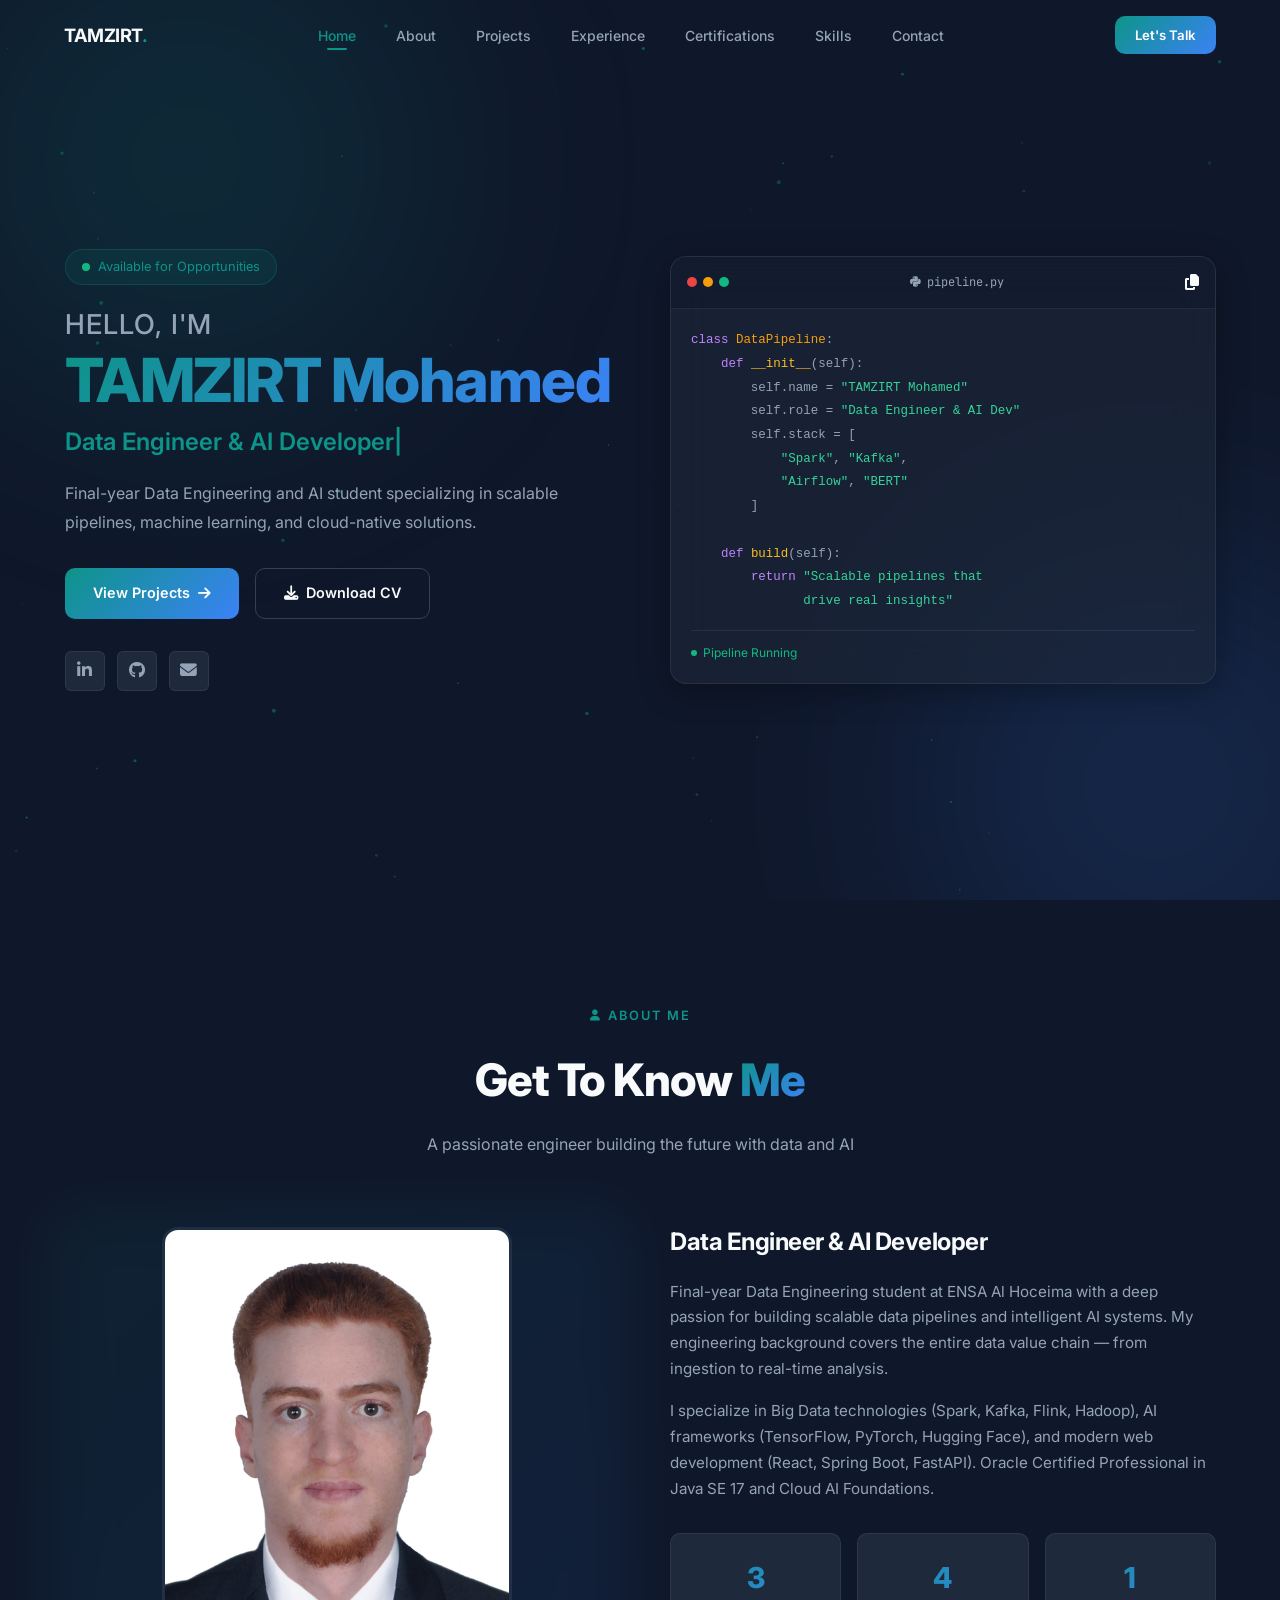
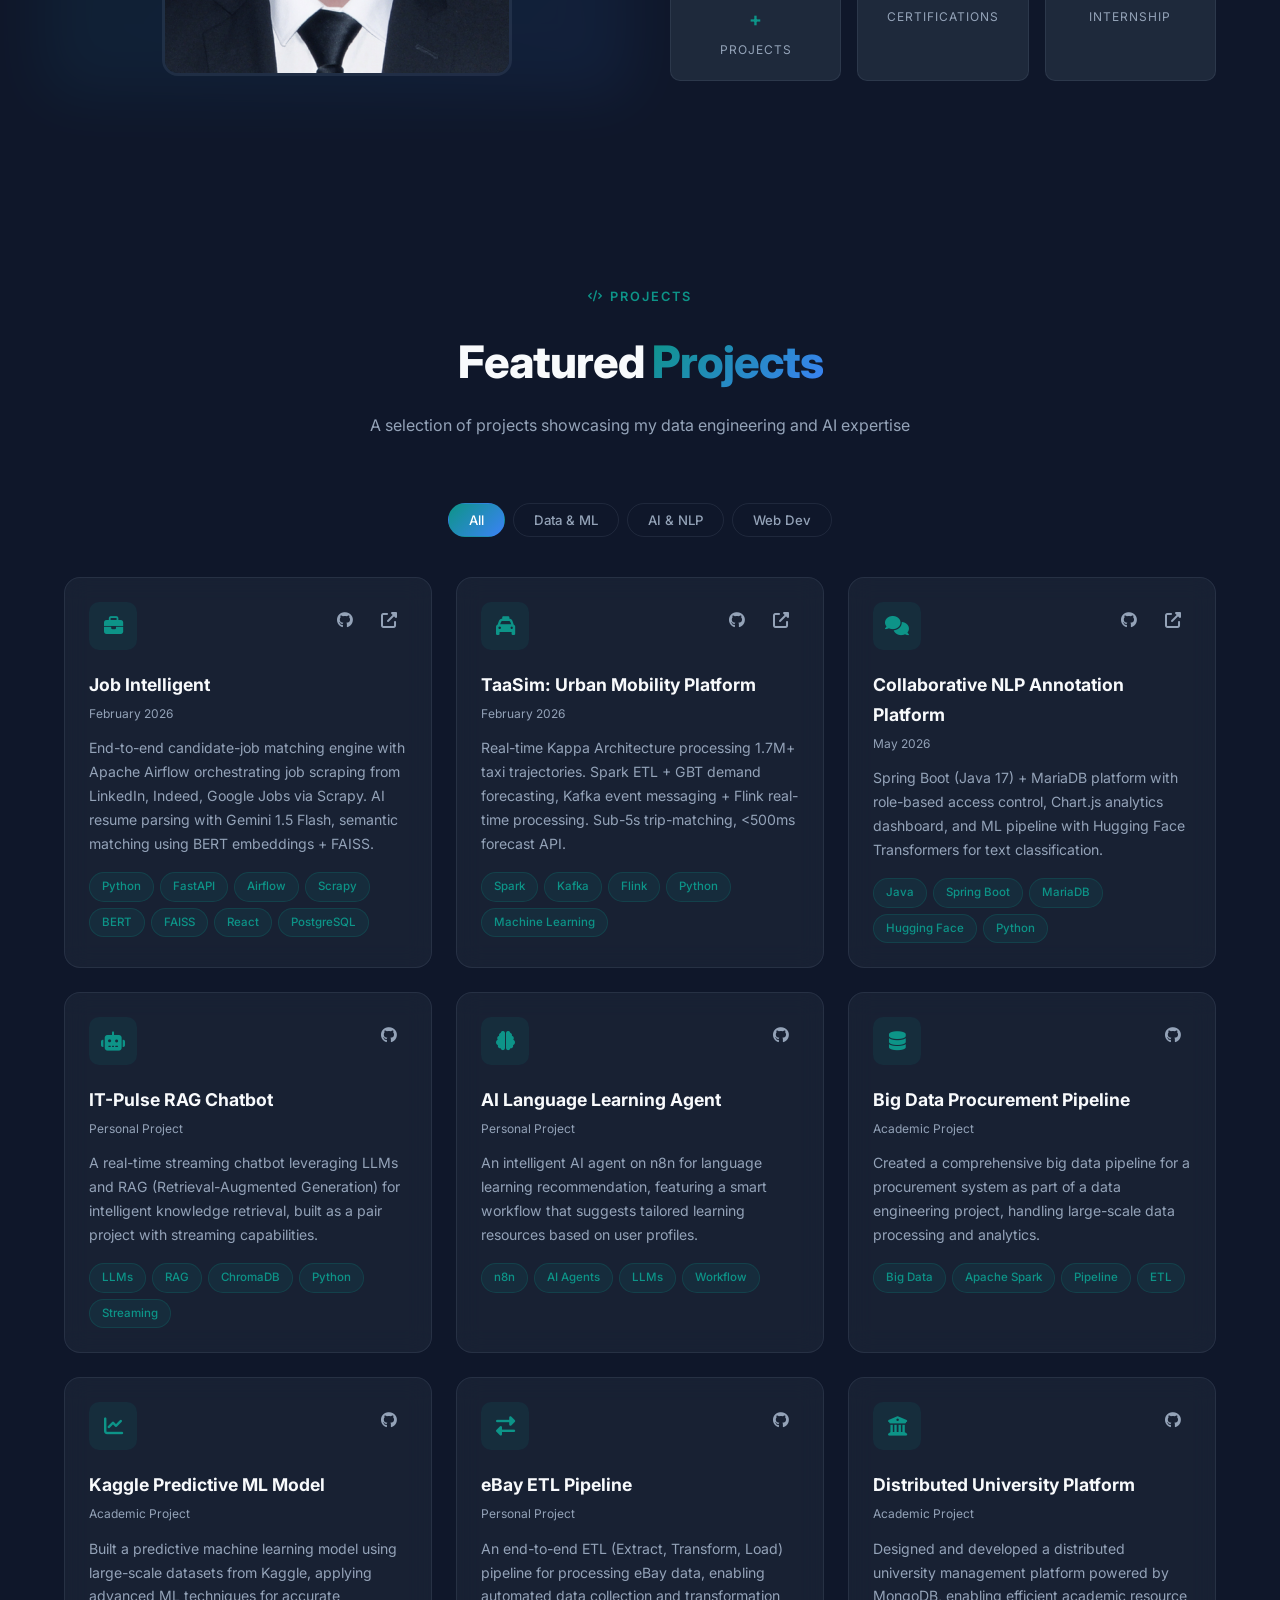
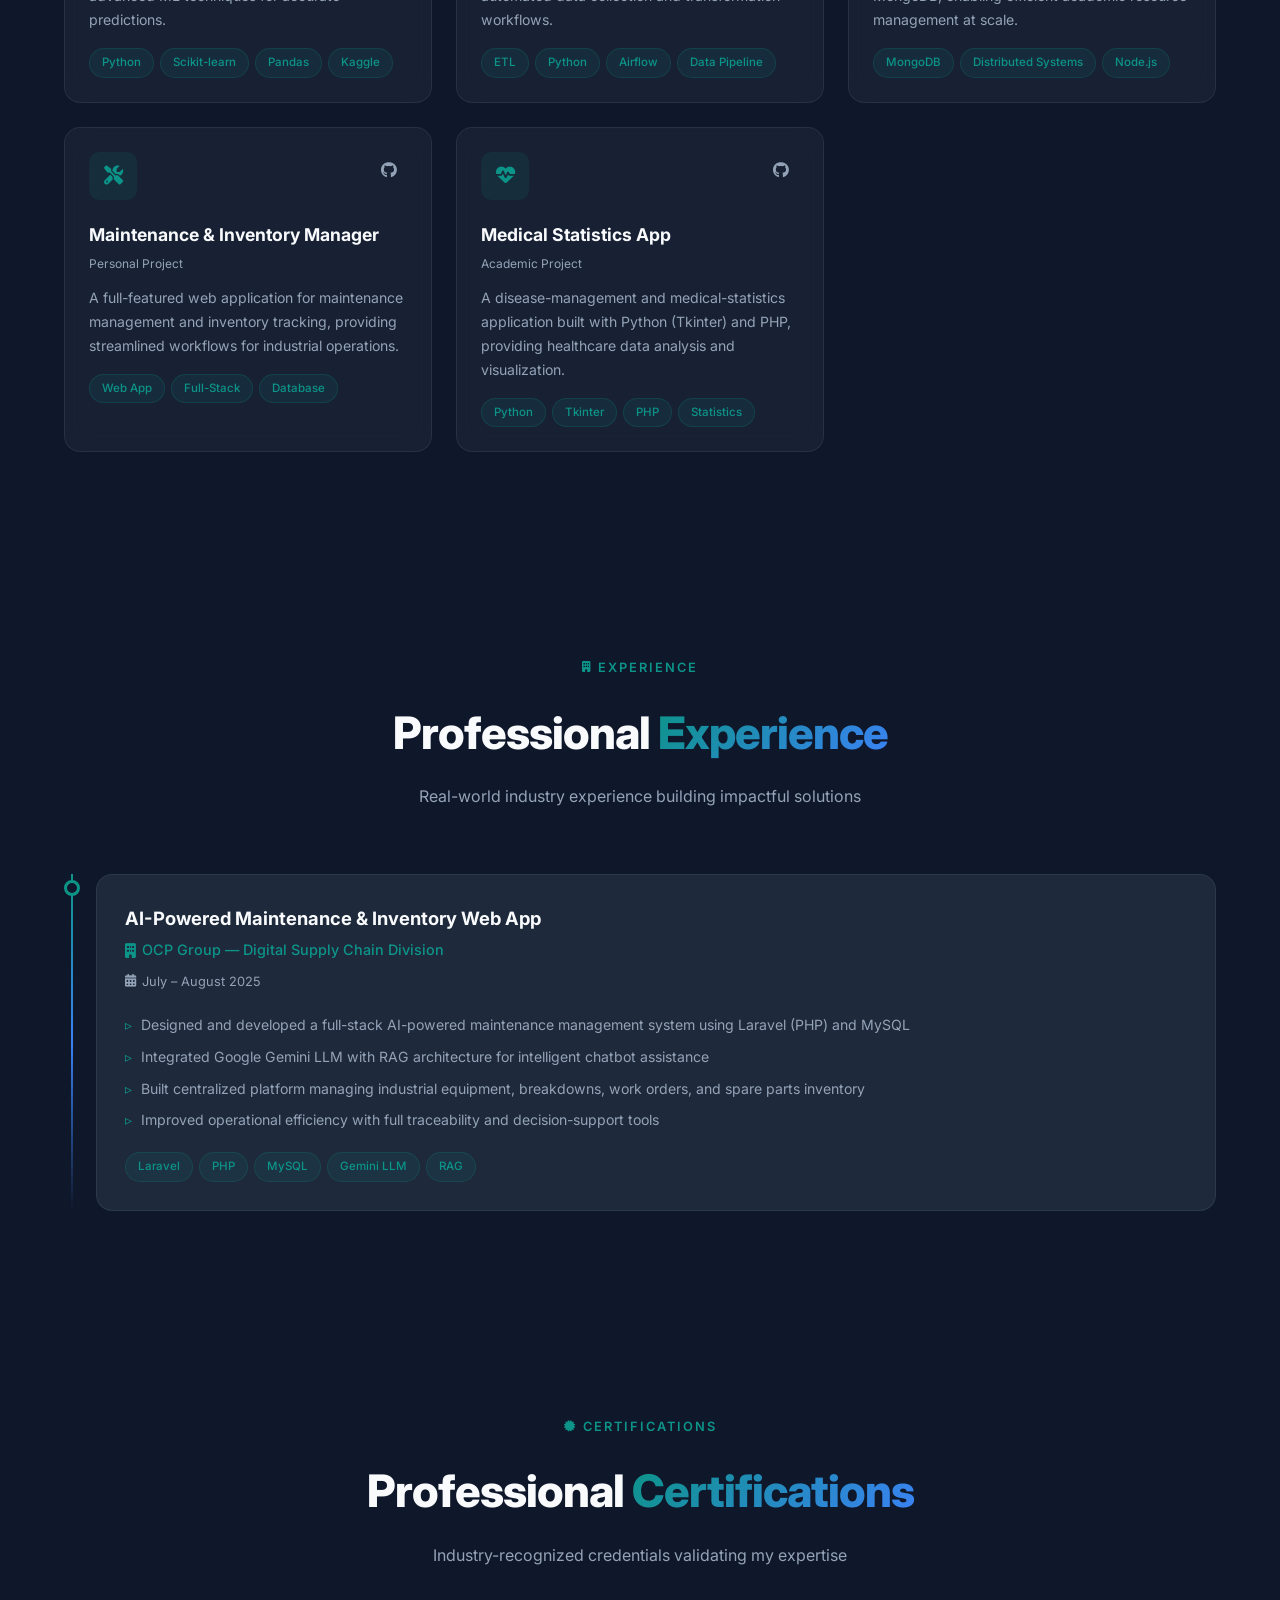
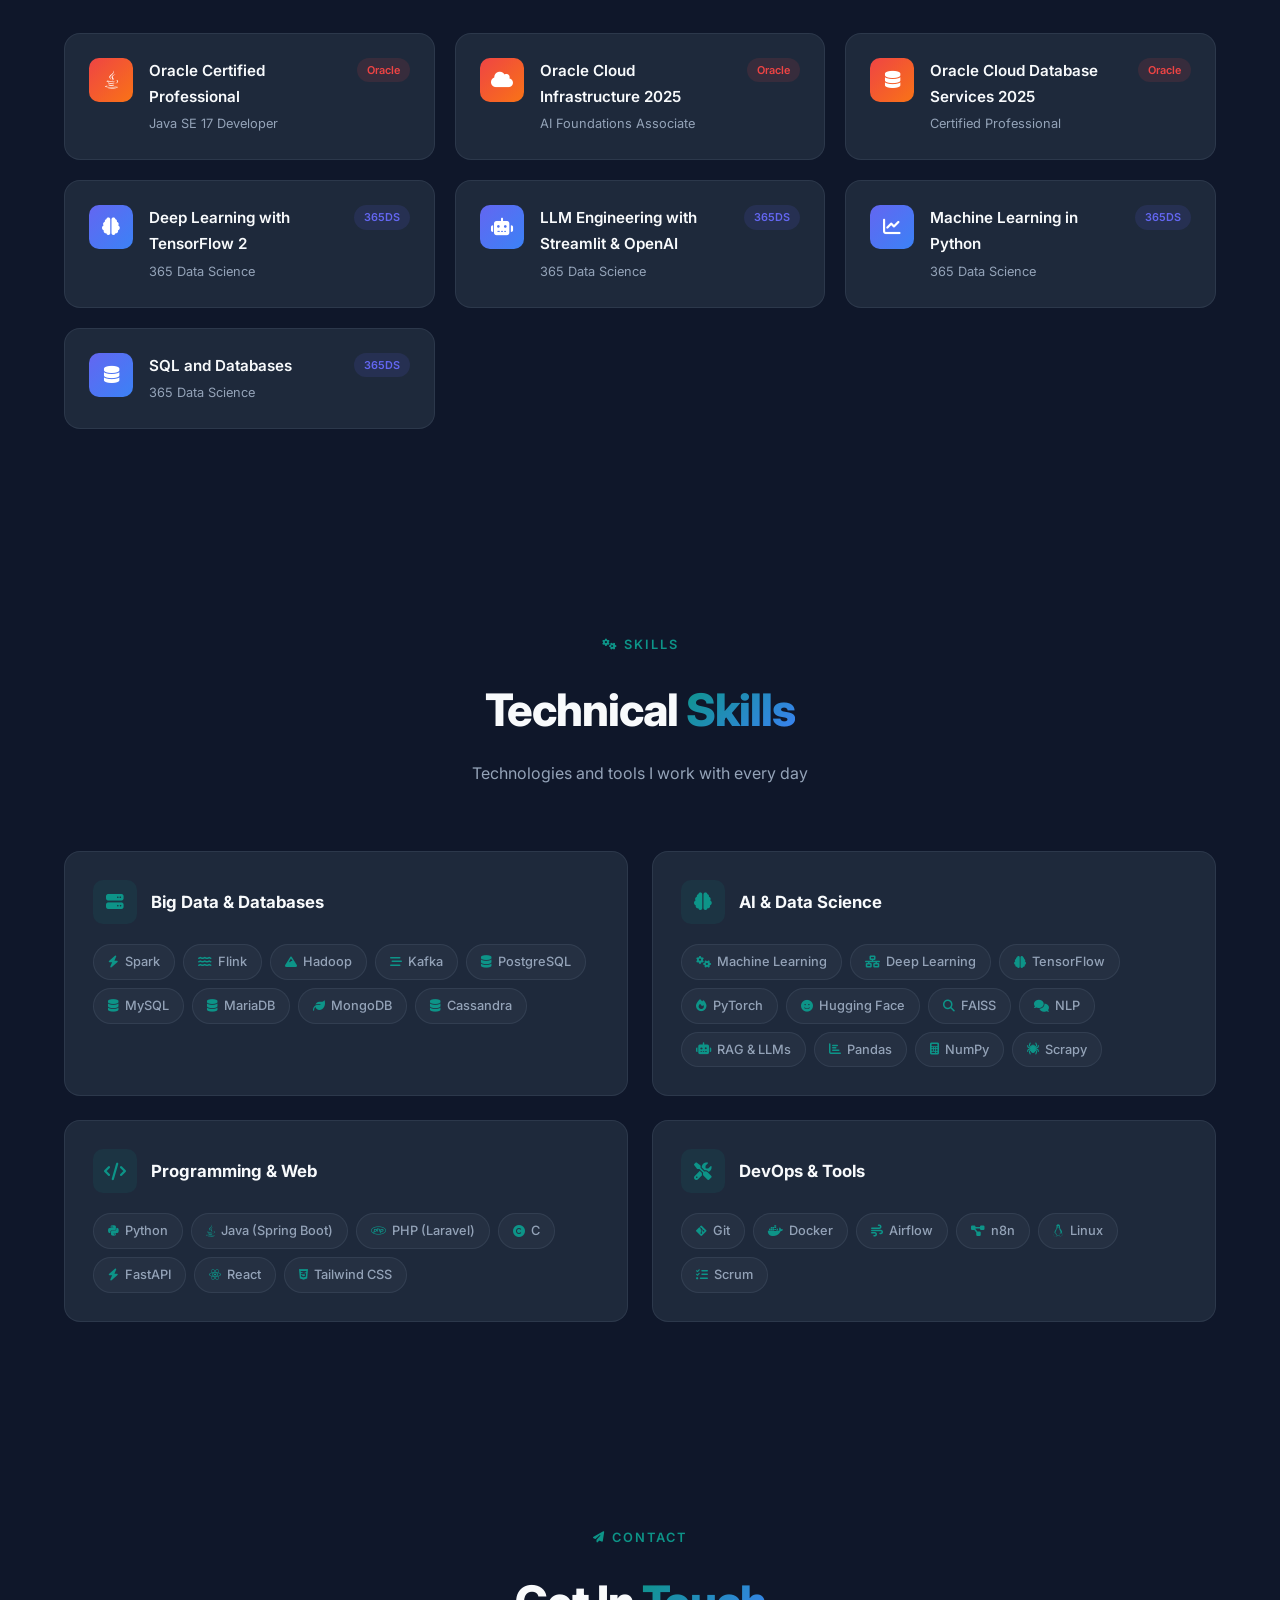
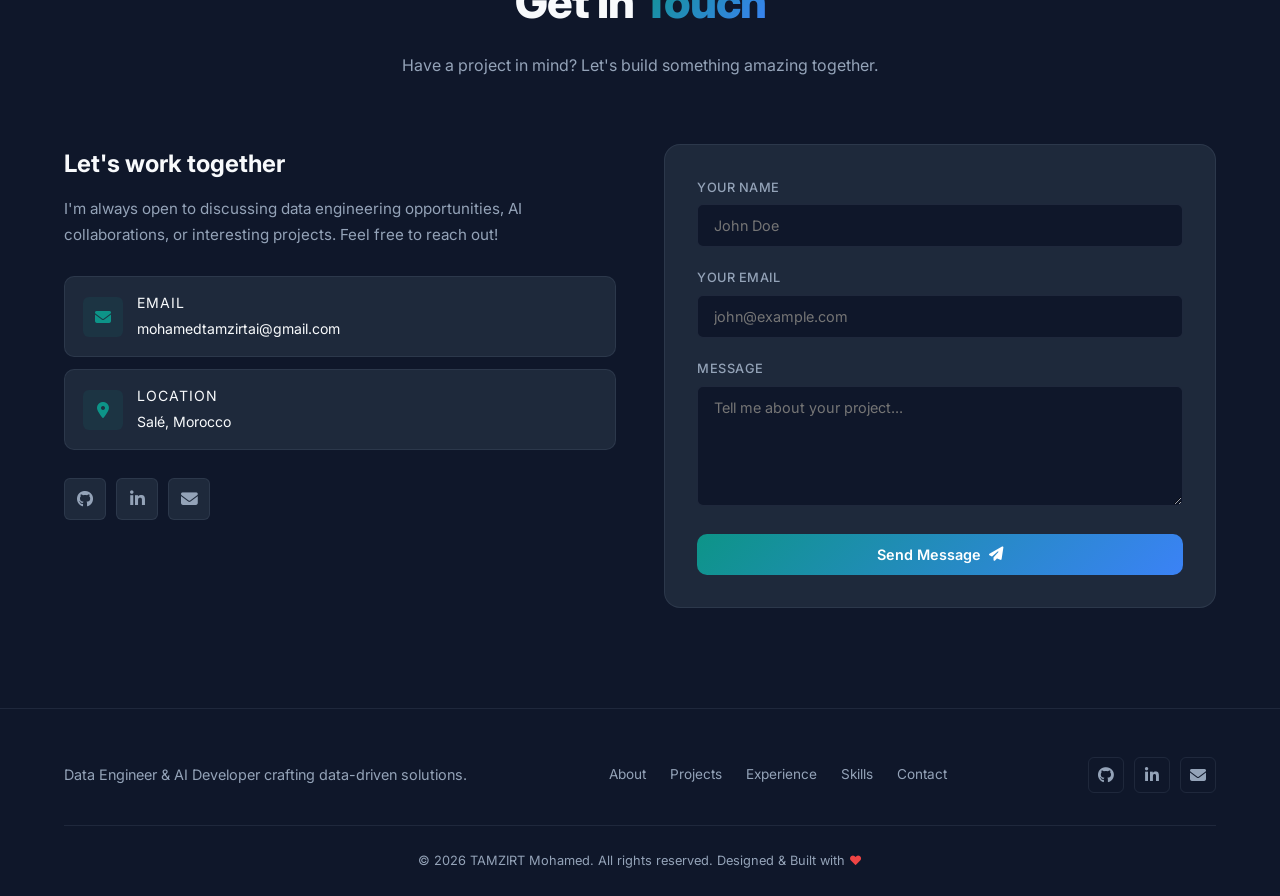
==== commit e7ed24f3: "feat: implement project category filtering and add resume documentation" ====
--- a/index.html
+++ b/index.html
@@ -162,9 +162,15 @@
                 <h2 class="section-title">Featured <span class="text-gradient">Projects</span></h2>
                 <p class="section-subtitle">A selection of projects showcasing my data engineering and AI expertise</p>
             </div>
+            <div class="projects-filter" data-aos="fade-up">
+                <button class="filter-btn active" data-filter="all">All</button>
+                <button class="filter-btn" data-filter="data">Data & ML</button>
+                <button class="filter-btn" data-filter="ai">AI & NLP</button>
+                <button class="filter-btn" data-filter="web">Web Dev</button>
+            </div>
             <div class="projects-grid">
-                <!-- Project 1 -->
-                <div class="project-card" data-aos="fade-up">
+                <!-- Featured: Job Intelligent -->
+                <div class="project-card" data-category="ai" data-aos="fade-up">
                     <div class="project-header">
                         <div class="project-icon"><i class="fas fa-briefcase"></i></div>
                         <div class="project-links">
@@ -183,8 +189,8 @@
                         </div>
                     </div>
                 </div>
-                <!-- Project 2 -->
-                <div class="project-card" data-aos="fade-up" data-aos-delay="100">
+                <!-- Featured: TaaSim -->
+                <div class="project-card" data-category="data" data-aos="fade-up" data-aos-delay="100">
                     <div class="project-header">
                         <div class="project-icon"><i class="fas fa-taxi"></i></div>
                         <div class="project-links">
@@ -202,8 +208,8 @@
                         </div>
                     </div>
                 </div>
-                <!-- Project 3 -->
-                <div class="project-card" data-aos="fade-up" data-aos-delay="200">
+                <!-- Featured: NLP Annotation Platform -->
+                <div class="project-card" data-category="ai" data-aos="fade-up" data-aos-delay="200">
                     <div class="project-header">
                         <div class="project-icon"><i class="fas fa-comments"></i></div>
                         <div class="project-links">
@@ -218,6 +224,150 @@
                         <div class="project-tech">
                             <span class="tag">Java</span><span class="tag">Spring Boot</span><span class="tag">MariaDB</span>
                             <span class="tag">Hugging Face</span><span class="tag">Python</span>
+                        </div>
+                    </div>
+                </div>
+                <!-- IT-Pulse RAG Chatbot -->
+                <div class="project-card" data-category="ai" data-aos="fade-up">
+                    <div class="project-header">
+                        <div class="project-icon"><i class="fas fa-robot"></i></div>
+                        <div class="project-links">
+                            <a href="#" aria-label="GitHub"><i class="fab fa-github"></i></a>
+                        </div>
+                    </div>
+                    <div class="project-body">
+                        <h3>IT-Pulse RAG Chatbot</h3>
+                        <span class="project-date">Personal Project</span>
+                        <p>A real-time streaming chatbot leveraging LLMs and RAG (Retrieval-Augmented Generation) for intelligent knowledge retrieval, built as a pair project with streaming capabilities.</p>
+                        <div class="project-tech">
+                            <span class="tag">LLMs</span><span class="tag">RAG</span><span class="tag">ChromaDB</span>
+                            <span class="tag">Python</span><span class="tag">Streaming</span>
+                        </div>
+                    </div>
+                </div>
+                <!-- AI Language Learning Agent -->
+                <div class="project-card" data-category="ai" data-aos="fade-up" data-aos-delay="100">
+                    <div class="project-header">
+                        <div class="project-icon"><i class="fas fa-brain"></i></div>
+                        <div class="project-links">
+                            <a href="#" aria-label="GitHub"><i class="fab fa-github"></i></a>
+                        </div>
+                    </div>
+                    <div class="project-body">
+                        <h3>AI Language Learning Agent</h3>
+                        <span class="project-date">Personal Project</span>
+                        <p>An intelligent AI agent on n8n for language learning recommendation, featuring a smart workflow that suggests tailored learning resources based on user profiles.</p>
+                        <div class="project-tech">
+                            <span class="tag">n8n</span><span class="tag">AI Agents</span><span class="tag">LLMs</span>
+                            <span class="tag">Workflow</span>
+                        </div>
+                    </div>
+                </div>
+                <!-- Big Data Procurement Pipeline -->
+                <div class="project-card" data-category="data" data-aos="fade-up" data-aos-delay="200">
+                    <div class="project-header">
+                        <div class="project-icon"><i class="fas fa-database"></i></div>
+                        <div class="project-links">
+                            <a href="#" aria-label="GitHub"><i class="fab fa-github"></i></a>
+                        </div>
+                    </div>
+                    <div class="project-body">
+                        <h3>Big Data Procurement Pipeline</h3>
+                        <span class="project-date">Academic Project</span>
+                        <p>Created a comprehensive big data pipeline for a procurement system as part of a data engineering project, handling large-scale data processing and analytics.</p>
+                        <div class="project-tech">
+                            <span class="tag">Big Data</span><span class="tag">Apache Spark</span>
+                            <span class="tag">Pipeline</span><span class="tag">ETL</span>
+                        </div>
+                    </div>
+                </div>
+                <!-- Kaggle Predictive ML Model -->
+                <div class="project-card" data-category="data" data-aos="fade-up">
+                    <div class="project-header">
+                        <div class="project-icon"><i class="fas fa-chart-line"></i></div>
+                        <div class="project-links">
+                            <a href="#" aria-label="GitHub"><i class="fab fa-github"></i></a>
+                        </div>
+                    </div>
+                    <div class="project-body">
+                        <h3>Kaggle Predictive ML Model</h3>
+                        <span class="project-date">Academic Project</span>
+                        <p>Built a predictive machine learning model using large-scale datasets from Kaggle, applying advanced ML techniques for accurate predictions.</p>
+                        <div class="project-tech">
+                            <span class="tag">Python</span><span class="tag">Scikit-learn</span>
+                            <span class="tag">Pandas</span><span class="tag">Kaggle</span>
+                        </div>
+                    </div>
+                </div>
+                <!-- eBay ETL Pipeline -->
+                <div class="project-card" data-category="data" data-aos="fade-up" data-aos-delay="100">
+                    <div class="project-header">
+                        <div class="project-icon"><i class="fas fa-exchange-alt"></i></div>
+                        <div class="project-links">
+                            <a href="#" aria-label="GitHub"><i class="fab fa-github"></i></a>
+                        </div>
+                    </div>
+                    <div class="project-body">
+                        <h3>eBay ETL Pipeline</h3>
+                        <span class="project-date">Personal Project</span>
+                        <p>An end-to-end ETL (Extract, Transform, Load) pipeline for processing eBay data, enabling automated data collection and transformation workflows.</p>
+                        <div class="project-tech">
+                            <span class="tag">ETL</span><span class="tag">Python</span>
+                            <span class="tag">Airflow</span><span class="tag">Data Pipeline</span>
+                        </div>
+                    </div>
+                </div>
+                <!-- Distributed University Platform -->
+                <div class="project-card" data-category="web" data-aos="fade-up" data-aos-delay="200">
+                    <div class="project-header">
+                        <div class="project-icon"><i class="fas fa-university"></i></div>
+                        <div class="project-links">
+                            <a href="#" aria-label="GitHub"><i class="fab fa-github"></i></a>
+                        </div>
+                    </div>
+                    <div class="project-body">
+                        <h3>Distributed University Platform</h3>
+                        <span class="project-date">Academic Project</span>
+                        <p>Designed and developed a distributed university management platform powered by MongoDB, enabling efficient academic resource management at scale.</p>
+                        <div class="project-tech">
+                            <span class="tag">MongoDB</span><span class="tag">Distributed Systems</span>
+                            <span class="tag">Node.js</span>
+                        </div>
+                    </div>
+                </div>
+                <!-- Maintenance & Inventory Manager -->
+                <div class="project-card" data-category="web" data-aos="fade-up">
+                    <div class="project-header">
+                        <div class="project-icon"><i class="fas fa-tools"></i></div>
+                        <div class="project-links">
+                            <a href="#" aria-label="GitHub"><i class="fab fa-github"></i></a>
+                        </div>
+                    </div>
+                    <div class="project-body">
+                        <h3>Maintenance & Inventory Manager</h3>
+                        <span class="project-date">Personal Project</span>
+                        <p>A full-featured web application for maintenance management and inventory tracking, providing streamlined workflows for industrial operations.</p>
+                        <div class="project-tech">
+                            <span class="tag">Web App</span><span class="tag">Full-Stack</span>
+                            <span class="tag">Database</span>
+                        </div>
+                    </div>
+                </div>
+                <!-- Medical Statistics App -->
+                <div class="project-card" data-category="web" data-aos="fade-up" data-aos-delay="100">
+                    <div class="project-header">
+                        <div class="project-icon"><i class="fas fa-heartbeat"></i></div>
+                        <div class="project-links">
+                            <a href="#" aria-label="GitHub"><i class="fab fa-github"></i></a>
+                        </div>
+                    </div>
+                    <div class="project-body">
+                        <h3>Medical Statistics App</h3>
+                        <span class="project-date">Academic Project</span>
+                        <p>A disease-management and medical-statistics application built with Python (Tkinter) and PHP, providing healthcare data analysis and visualization.</p>
+                        <div class="project-tech">
+                            <span class="tag">Python</span><span class="tag">Tkinter</span>
+                            <span class="tag">PHP</span><span class="tag">Statistics</span>
                         </div>
                     </div>
                 </div>
@@ -265,38 +415,62 @@
                 <p class="section-subtitle">Industry-recognized credentials validating my expertise</p>
             </div>
             <div class="certs-grid">
-                <div class="cert-card" data-aos="fade-up">
+                <a href="https://drive.google.com/file/d/1CGGTqoqXj1F8O39edb3onG6hg3YP6KNx/view?usp=sharing" target="_blank" rel="noopener" class="cert-card" data-aos="fade-up">
                     <div class="cert-icon oracle"><i class="fab fa-java"></i></div>
                     <div>
                         <h4>Oracle Certified Professional</h4>
                         <p>Java SE 17 Developer</p>
                     </div>
                     <span class="cert-badge oracle-badge">Oracle</span>
-                </div>
-                <div class="cert-card" data-aos="fade-up" data-aos-delay="100">
+                </a>
+                <a href="https://drive.google.com/file/d/1stS4GRs84HFAEQY1kaWJyJ35jlaTkKij/view?usp=sharing" target="_blank" rel="noopener" class="cert-card" data-aos="fade-up" data-aos-delay="100">
                     <div class="cert-icon oracle"><i class="fas fa-cloud"></i></div>
                     <div>
                         <h4>Oracle Cloud Infrastructure 2025</h4>
                         <p>AI Foundations Associate</p>
                     </div>
                     <span class="cert-badge oracle-badge">Oracle</span>
-                </div>
-                <div class="cert-card" data-aos="fade-up" data-aos-delay="200">
+                </a>
+                <a href="https://drive.google.com/file/d/1PdFHPXb_T2CAzg-YWgSYkAFNkpCNrnF3/view?usp=sharing" target="_blank" rel="noopener" class="cert-card" data-aos="fade-up" data-aos-delay="200">
+                    <div class="cert-icon oracle"><i class="fas fa-database"></i></div>
+                    <div>
+                        <h4>Oracle Cloud Database Services 2025</h4>
+                        <p>Certified Professional</p>
+                    </div>
+                    <span class="cert-badge oracle-badge">Oracle</span>
+                </a>
+                <a href="https://drive.google.com/file/d/1dElbCR_uU12A4Gj_L9KdA6L_ccowCVj9/view?usp=sharing" target="_blank" rel="noopener" class="cert-card" data-aos="fade-up" data-aos-delay="300">
                     <div class="cert-icon ds"><i class="fas fa-brain"></i></div>
                     <div>
                         <h4>Deep Learning with TensorFlow 2</h4>
                         <p>365 Data Science</p>
                     </div>
                     <span class="cert-badge ds-badge">365DS</span>
-                </div>
-                <div class="cert-card" data-aos="fade-up" data-aos-delay="300">
+                </a>
+                <a href="https://drive.google.com/file/d/1RnSurAeuOvQt9iImlNlsQ7aRvfdRNBeK/view?usp=sharing" target="_blank" rel="noopener" class="cert-card" data-aos="fade-up" data-aos-delay="400">
                     <div class="cert-icon ds"><i class="fas fa-robot"></i></div>
                     <div>
                         <h4>LLM Engineering with Streamlit & OpenAI</h4>
                         <p>365 Data Science</p>
                     </div>
                     <span class="cert-badge ds-badge">365DS</span>
-                </div>
+                </a>
+                <a href="https://drive.google.com/file/d/1l4Shtyq9VsF50gwkErItARg3JD3x7Bkn/view?usp=sharing" target="_blank" rel="noopener" class="cert-card" data-aos="fade-up" data-aos-delay="500">
+                    <div class="cert-icon ds"><i class="fas fa-chart-line"></i></div>
+                    <div>
+                        <h4>Machine Learning in Python</h4>
+                        <p>365 Data Science</p>
+                    </div>
+                    <span class="cert-badge ds-badge">365DS</span>
+                </a>
+                <a href="https://drive.google.com/file/d/1g33IVDXafWS63xaFBP-m7CD2sUX31m4h/view?usp=sharing" target="_blank" rel="noopener" class="cert-card" data-aos="fade-up" data-aos-delay="600">
+                    <div class="cert-icon ds"><i class="fas fa-database"></i></div>
+                    <div>
+                        <h4>SQL and Databases</h4>
+                        <p>365 Data Science</p>
+                    </div>
+                    <span class="cert-badge ds-badge">365DS</span>
+                </a>
             </div>
         </div>
     </section>
--- a/css/style.css
+++ b/css/style.css
@@ -156,7 +156,7 @@
 
 /* ===== CERTIFICATIONS ===== */
 .certs-grid{display:grid;grid-template-columns:repeat(auto-fill,minmax(280px,1fr));gap:20px}
-.cert-card{background:var(--surface);border:1px solid var(--glass-border);border-radius:var(--radius);padding:24px;display:flex;align-items:flex-start;gap:16px;transition:var(--transition)}
+.cert-card{background:var(--surface);border:1px solid var(--glass-border);border-radius:var(--radius);padding:24px;display:flex;align-items:flex-start;gap:16px;transition:var(--transition);text-decoration:none;color:inherit;cursor:pointer}
 .cert-card:hover{border-color:var(--accent);transform:translateY(-3px);box-shadow:0 8px 30px rgba(99,102,241,.1)}
 .cert-icon{width:44px;height:44px;min-width:44px;display:flex;align-items:center;justify-content:center;border-radius:var(--radius-sm);font-size:1.1rem;color:#fff}
 .cert-icon.oracle{background:linear-gradient(135deg,#EF4444,#F97316)}
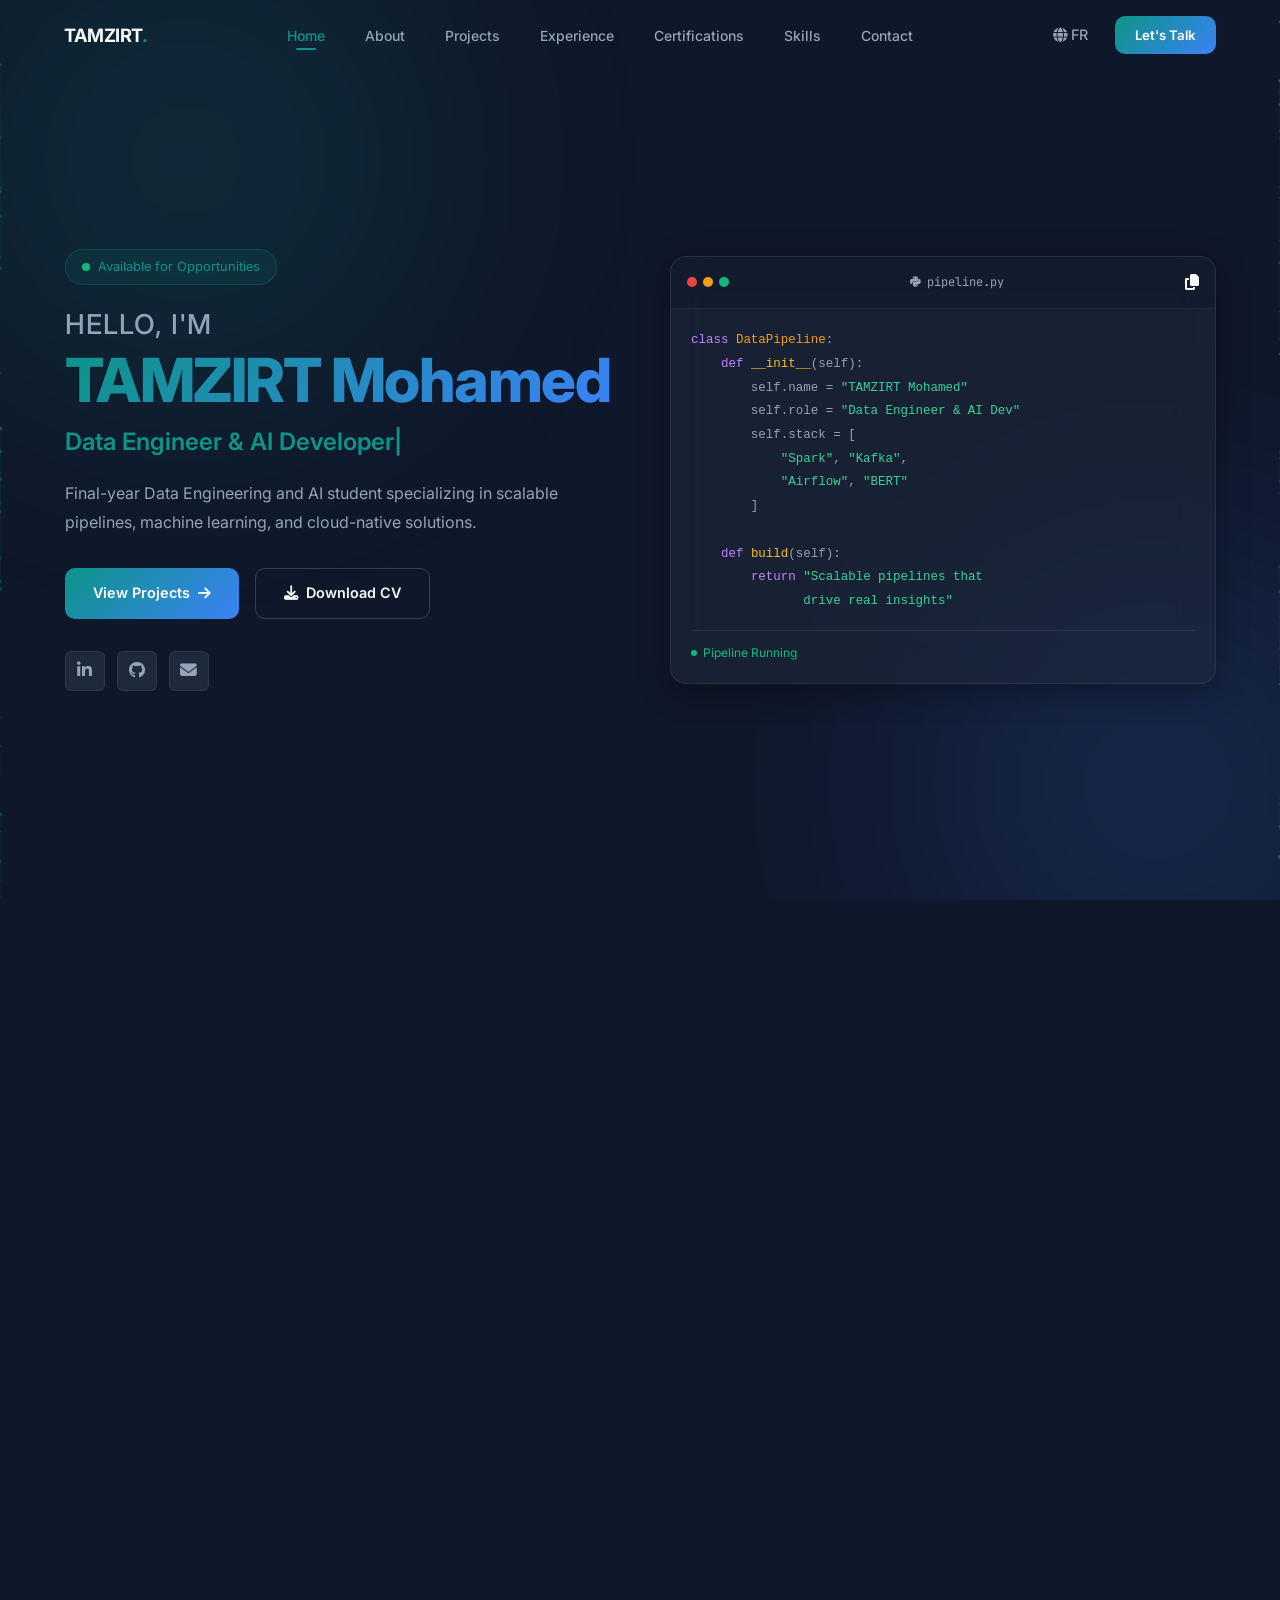
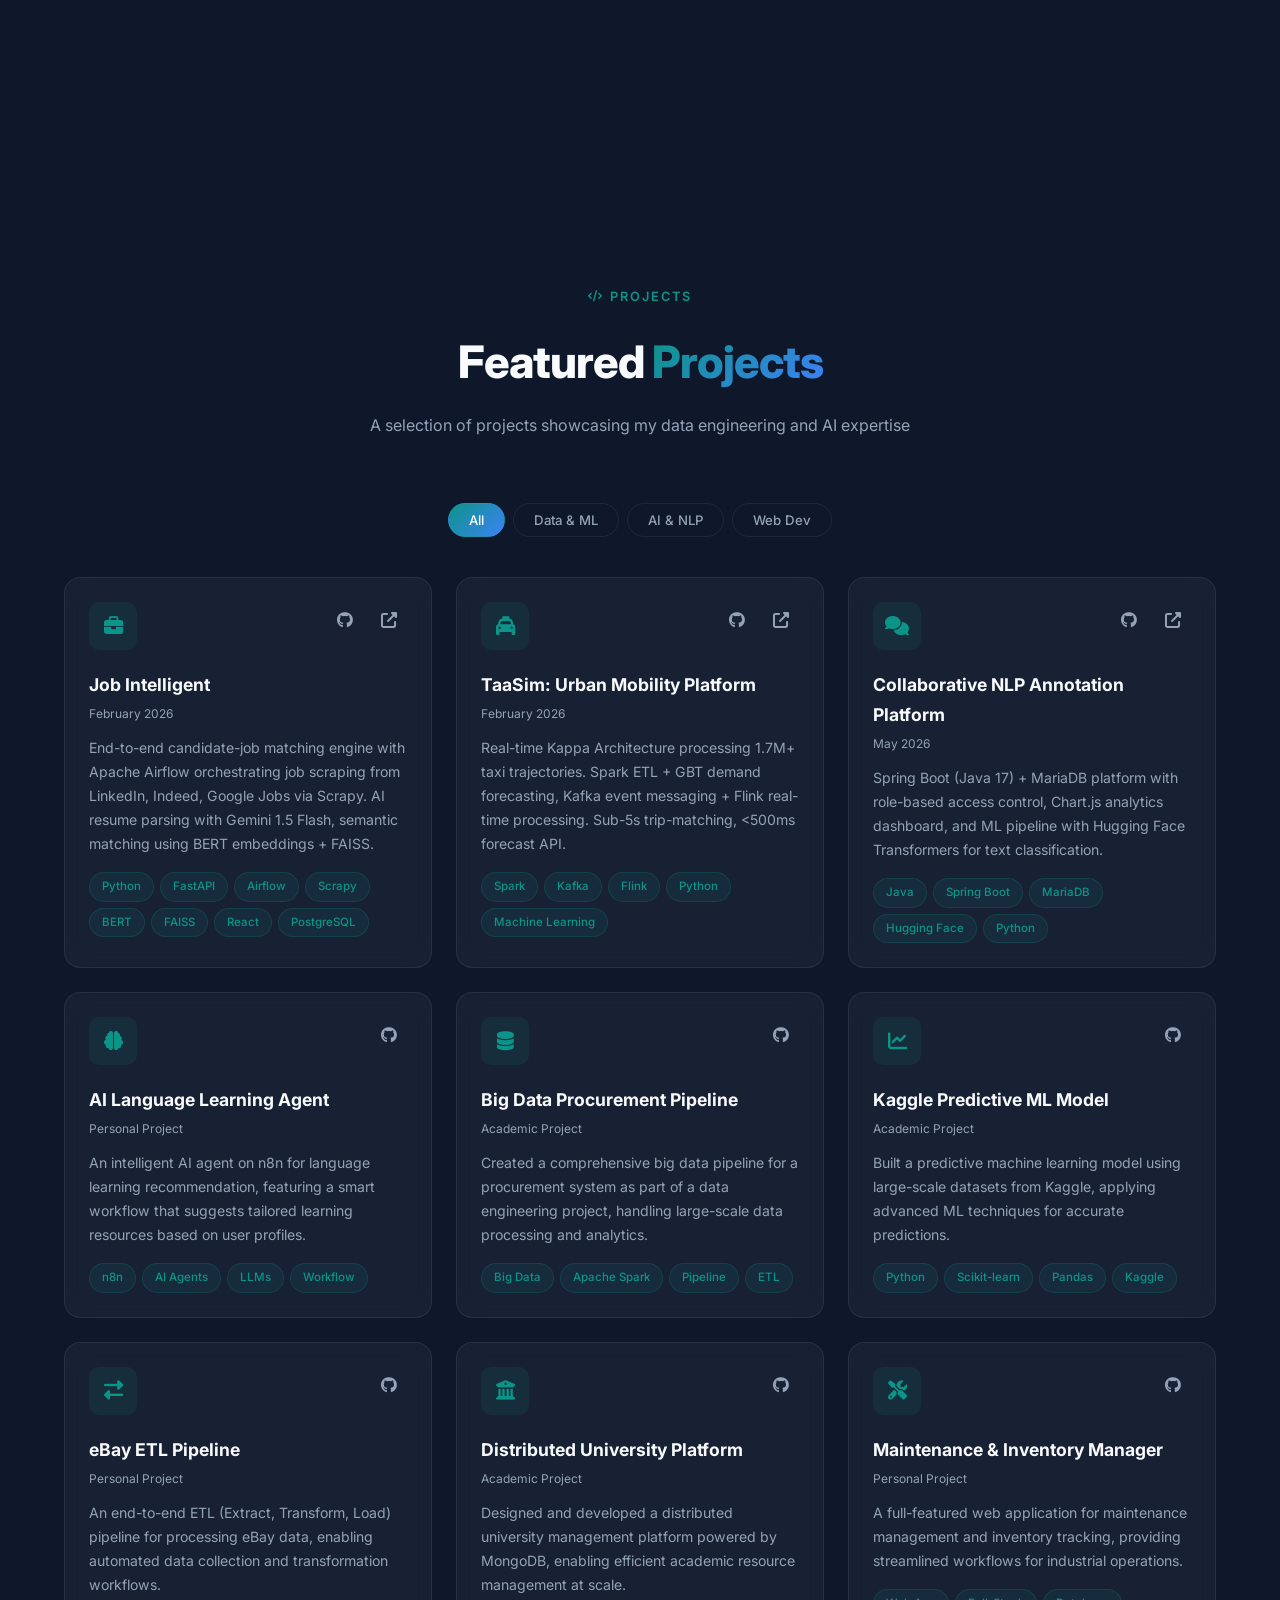
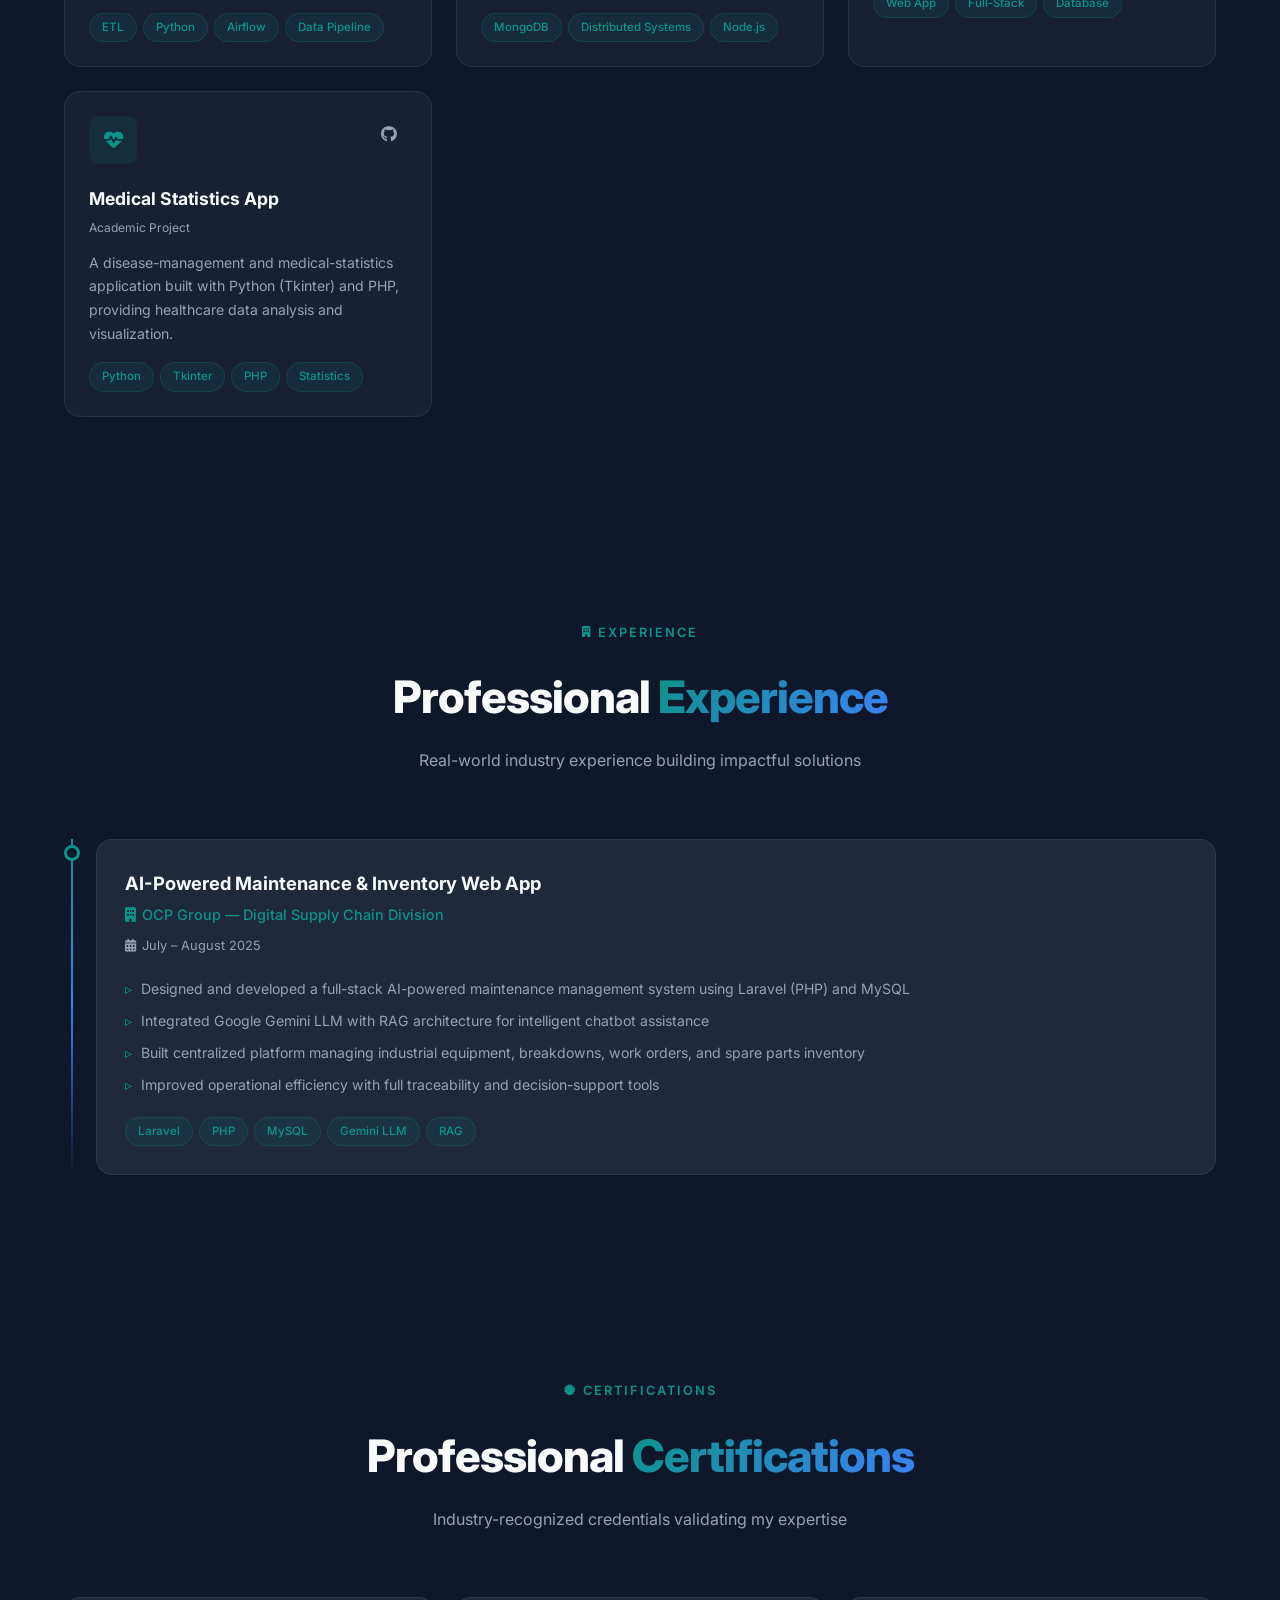
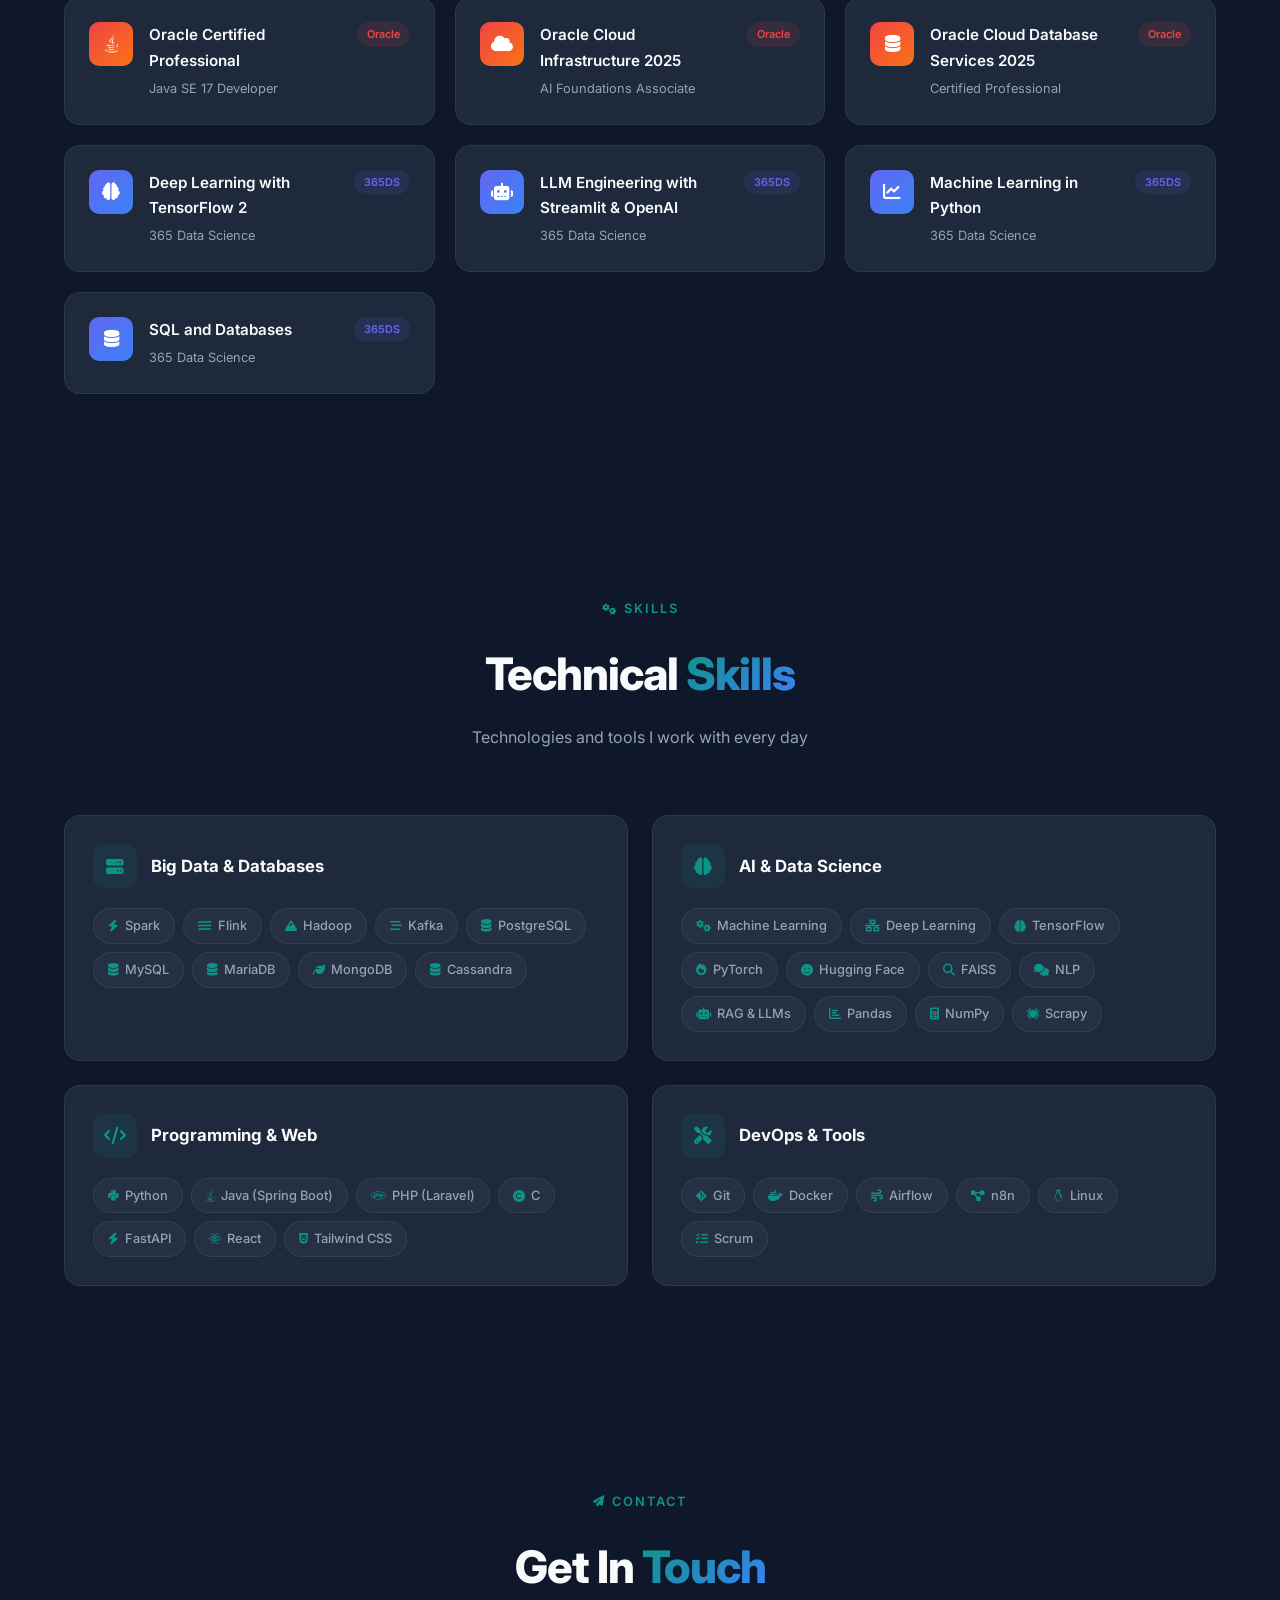
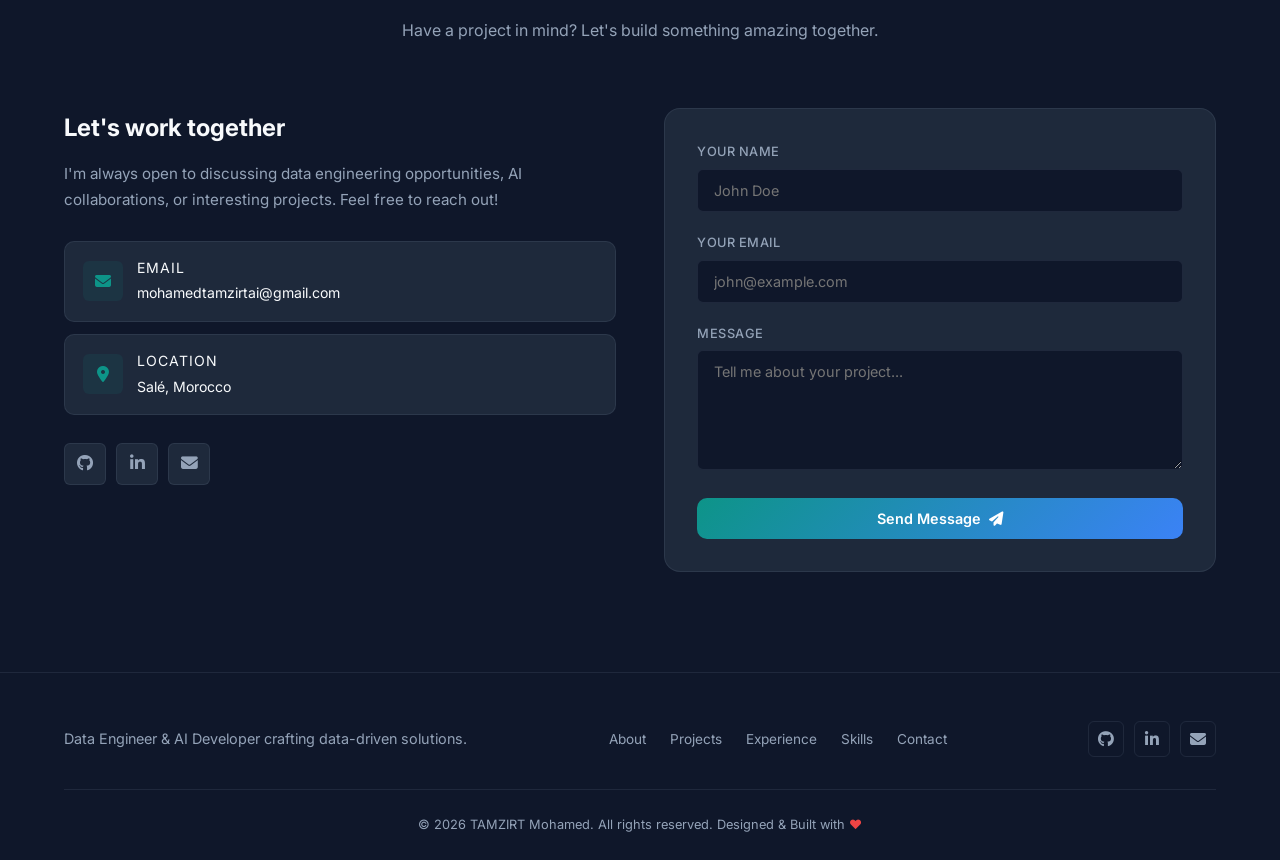
==== commit 29fc5628: "refactor: update UI layout, hero section visuals, and content metadata across portfolio pages" ====
--- a/index.html
+++ b/index.html
@@ -1,16 +1,21 @@
 <!DOCTYPE html>
 <html lang="en">
+
 <head>
     <meta charset="UTF-8">
     <meta name="viewport" content="width=device-width, initial-scale=1.0">
     <title>TAMZIRT Mohamed | Data Engineer & AI Developer</title>
-    <meta name="description" content="Portfolio of TAMZIRT Mohamed — Final-year Data Engineering and AI student specializing in scalable pipelines, machine learning, and cloud-native solutions.">
+    <meta name="description"
+        content="Portfolio of TAMZIRT Mohamed — Final-year Data Engineering and AI student specializing in scalable pipelines, machine learning, and cloud-native solutions.">
     <link rel="stylesheet" href="css/style.css">
     <link rel="preconnect" href="https://fonts.googleapis.com">
     <link rel="preconnect" href="https://fonts.gstatic.com" crossorigin>
-    <link href="https://fonts.googleapis.com/css2?family=Inter:wght@300;400;500;600;700;800;900&family=JetBrains+Mono:wght@400;500;600&display=swap" rel="stylesheet">
+    <link
+        href="https://fonts.googleapis.com/css2?family=Inter:wght@300;400;500;600;700;800;900&family=JetBrains+Mono:wght@400;500;600&display=swap"
+        rel="stylesheet">
     <link rel="stylesheet" href="https://cdnjs.cloudflare.com/ajax/libs/font-awesome/6.5.1/css/all.min.css">
 </head>
+
 <body>
     <!-- LOADER -->
     <div id="loader" class="loader">
@@ -34,6 +39,10 @@
                 <li><a href="#contact" class="nav-link">Contact</a></li>
             </ul>
             <div class="nav-actions">
+                <a href="fr.html" class="lang-switch" title="Version française"
+                    style="color: var(--text-secondary); margin-right: 15px; font-weight: 500; font-size: 0.9rem; transition: color 0.3s;"
+                    onmouseover="this.style.color='var(--primary)'"
+                    onmouseout="this.style.color='var(--text-secondary)'"><i class="fas fa-globe"></i> FR</a>
                 <a href="#contact" class="nav-cta">Let's Talk</a>
                 <button class="hamburger" id="hamburger" aria-label="Menu">
                     <span></span><span></span><span></span>
@@ -63,7 +72,7 @@
                     <span class="typed-text" id="typewriter"></span><span class="cursor-blink">|</span>
                 </div>
                 <p class="hero-desc" data-aos="fade-up">
-                    Final-year Data Engineering and AI student specializing in scalable pipelines, 
+                    Final-year Data Engineering and AI student specializing in scalable pipelines,
                     machine learning, and cloud-native solutions.
                 </p>
                 <div class="hero-actions" data-aos="fade-up">
@@ -77,20 +86,26 @@
                     </a>
                 </div>
                 <div class="hero-socials" data-aos="fade-up">
-                    <a href="https://www.linkedin.com/in/mohamed-tamzirt-740953252/" target="_blank" rel="noopener" class="social-link" aria-label="LinkedIn"><i class="fab fa-linkedin-in"></i></a>
-                    <a href="https://github.com/TAMZIRT-MOHAMED" target="_blank" rel="noopener" class="social-link" aria-label="GitHub"><i class="fab fa-github"></i></a>
-                    <a href="mailto:mohamedtamzirtai@gmail.com" class="social-link" aria-label="Email"><i class="fas fa-envelope"></i></a>
+                    <a href="https://www.linkedin.com/in/mohamed-tamzirt-740953252/" target="_blank" rel="noopener"
+                        class="social-link" aria-label="LinkedIn"><i class="fab fa-linkedin-in"></i></a>
+                    <a href="https://github.com/TAMZIRT-MOHAMED" target="_blank" rel="noopener" class="social-link"
+                        aria-label="GitHub"><i class="fab fa-github"></i></a>
+                    <a href="mailto:mohamedtamzirtai@gmail.com" class="social-link" aria-label="Email"><i
+                            class="fas fa-envelope"></i></a>
                 </div>
             </div>
             <div class="hero-visual" data-aos="fade-left">
                 <div class="hero-card" id="hero-card">
                     <div class="card-header">
-                        <div class="card-dots"><span class="dot red"></span><span class="dot yellow"></span><span class="dot green"></span></div>
-                        <span class="card-title"><i class="fab fa-python" style="margin-right:6px"></i>pipeline.py</span>
+                        <div class="card-dots"><span class="dot red"></span><span class="dot yellow"></span><span
+                                class="dot green"></span></div>
+                        <span class="card-title"><i class="fab fa-python"
+                                style="margin-right:6px"></i>pipeline.py</span>
                         <span class="card-action" title="Copy"><i class="fas fa-copy"></i></span>
                     </div>
                     <div class="card-body">
-                        <div class="code-lines"><pre><code><span class="code-keyword">class</span> <span class="code-class">DataPipeline</span>:
+                        <div class="code-lines">
+                            <pre><code><span class="code-keyword">class</span> <span class="code-class">DataPipeline</span>:
     <span class="code-keyword">def</span> <span class="code-func">__init__</span>(self):
         self.name = <span class="code-string">"TAMZIRT Mohamed"</span>
         self.role = <span class="code-string">"Data Engineer &amp; AI Dev"</span>
@@ -126,18 +141,19 @@
                 <div class="about-content" data-aos="fade-left">
                     <h3>Data Engineer & AI Developer</h3>
                     <p>
-                        Final-year Data Engineering student at ENSA Al Hoceima with a deep passion for building 
-                        scalable data pipelines and intelligent AI systems. My engineering background covers the 
+                        Final-year Data Engineering student at ENSA Al Hoceima with a deep passion for building
+                        scalable data pipelines and intelligent AI systems. My engineering background covers the
                         entire data value chain — from ingestion to real-time analysis.
                     </p>
                     <p>
-                        I specialize in Big Data technologies (Spark, Kafka, Flink, Hadoop), AI frameworks 
-                        (TensorFlow, PyTorch, Hugging Face), and modern web development (React, Spring Boot, FastAPI). 
+                        I specialize in Big Data technologies (Spark, Kafka, Flink, Hadoop), AI frameworks
+                        (TensorFlow, PyTorch, Hugging Face), and modern web development (React, Spring Boot, FastAPI).
                         Oracle Certified Professional in Java SE 17 and Cloud AI Foundations.
                     </p>
                     <div class="about-stats">
                         <div class="stat-card">
-                            <span class="stat-number text-gradient" data-count="3">0</span><span class="stat-plus">+</span>
+                            <span class="stat-number text-gradient" data-count="3">0</span><span
+                                class="stat-plus">+</span>
                             <span class="stat-label">Projects</span>
                         </div>
                         <div class="stat-card">
@@ -174,16 +190,20 @@
                     <div class="project-header">
                         <div class="project-icon"><i class="fas fa-briefcase"></i></div>
                         <div class="project-links">
-                            <a href="#" aria-label="GitHub"><i class="fab fa-github"></i></a>
+                            <a href="https://github.com/TAMZIRT-MOHAMED/job-intellegent" target="_blank" rel="noopener"
+                                aria-label="GitHub"><i class="fab fa-github"></i></a>
                             <a href="#" aria-label="Demo"><i class="fas fa-external-link-alt"></i></a>
                         </div>
                     </div>
                     <div class="project-body">
                         <h3>Job Intelligent</h3>
                         <span class="project-date">February 2026</span>
-                        <p>End-to-end candidate-job matching engine with Apache Airflow orchestrating job scraping from LinkedIn, Indeed, Google Jobs via Scrapy. AI resume parsing with Gemini 1.5 Flash, semantic matching using BERT embeddings + FAISS.</p>
-                        <div class="project-tech">
-                            <span class="tag">Python</span><span class="tag">FastAPI</span><span class="tag">Airflow</span>
+                        <p>End-to-end candidate-job matching engine with Apache Airflow orchestrating job scraping from
+                            LinkedIn, Indeed, Google Jobs via Scrapy. AI resume parsing with Gemini 1.5 Flash, semantic
+                            matching using BERT embeddings + FAISS.</p>
+                        <div class="project-tech">
+                            <span class="tag">Python</span><span class="tag">FastAPI</span><span
+                                class="tag">Airflow</span>
                             <span class="tag">Scrapy</span><span class="tag">BERT</span><span class="tag">FAISS</span>
                             <span class="tag">React</span><span class="tag">PostgreSQL</span>
                         </div>
@@ -194,14 +214,17 @@
                     <div class="project-header">
                         <div class="project-icon"><i class="fas fa-taxi"></i></div>
                         <div class="project-links">
-                            <a href="#" aria-label="GitHub"><i class="fab fa-github"></i></a>
+                            <a href="https://github.com/TAMZIRT-MOHAMED/TaaSim-casablanca" target="_blank"
+                                rel="noopener" aria-label="GitHub"><i class="fab fa-github"></i></a>
                             <a href="#" aria-label="Demo"><i class="fas fa-external-link-alt"></i></a>
                         </div>
                     </div>
                     <div class="project-body">
                         <h3>TaaSim: Urban Mobility Platform</h3>
                         <span class="project-date">February 2026</span>
-                        <p>Real-time Kappa Architecture processing 1.7M+ taxi trajectories. Spark ETL + GBT demand forecasting, Kafka event messaging + Flink real-time processing. Sub-5s trip-matching, &lt;500ms forecast API.</p>
+                        <p>Real-time Kappa Architecture processing 1.7M+ taxi trajectories. Spark ETL + GBT demand
+                            forecasting, Kafka event messaging + Flink real-time processing. Sub-5s trip-matching,
+                            &lt;500ms forecast API.</p>
                         <div class="project-tech">
                             <span class="tag">Spark</span><span class="tag">Kafka</span><span class="tag">Flink</span>
                             <span class="tag">Python</span><span class="tag">Machine Learning</span>
@@ -213,35 +236,20 @@
                     <div class="project-header">
                         <div class="project-icon"><i class="fas fa-comments"></i></div>
                         <div class="project-links">
-                            <a href="#" aria-label="GitHub"><i class="fab fa-github"></i></a>
+                            <a href="https://github.com/TAMZIRT-MOHAMED/nlp-annotation-platform" target="_blank"
+                                rel="noopener" aria-label="GitHub"><i class="fab fa-github"></i></a>
                             <a href="#" aria-label="Demo"><i class="fas fa-external-link-alt"></i></a>
                         </div>
                     </div>
                     <div class="project-body">
                         <h3>Collaborative NLP Annotation Platform</h3>
                         <span class="project-date">May 2026</span>
-                        <p>Spring Boot (Java 17) + MariaDB platform with role-based access control, Chart.js analytics dashboard, and ML pipeline with Hugging Face Transformers for text classification.</p>
-                        <div class="project-tech">
-                            <span class="tag">Java</span><span class="tag">Spring Boot</span><span class="tag">MariaDB</span>
+                        <p>Spring Boot (Java 17) + MariaDB platform with role-based access control, Chart.js analytics
+                            dashboard, and ML pipeline with Hugging Face Transformers for text classification.</p>
+                        <div class="project-tech">
+                            <span class="tag">Java</span><span class="tag">Spring Boot</span><span
+                                class="tag">MariaDB</span>
                             <span class="tag">Hugging Face</span><span class="tag">Python</span>
-                        </div>
-                    </div>
-                </div>
-                <!-- IT-Pulse RAG Chatbot -->
-                <div class="project-card" data-category="ai" data-aos="fade-up">
-                    <div class="project-header">
-                        <div class="project-icon"><i class="fas fa-robot"></i></div>
-                        <div class="project-links">
-                            <a href="#" aria-label="GitHub"><i class="fab fa-github"></i></a>
-                        </div>
-                    </div>
-                    <div class="project-body">
-                        <h3>IT-Pulse RAG Chatbot</h3>
-                        <span class="project-date">Personal Project</span>
-                        <p>A real-time streaming chatbot leveraging LLMs and RAG (Retrieval-Augmented Generation) for intelligent knowledge retrieval, built as a pair project with streaming capabilities.</p>
-                        <div class="project-tech">
-                            <span class="tag">LLMs</span><span class="tag">RAG</span><span class="tag">ChromaDB</span>
-                            <span class="tag">Python</span><span class="tag">Streaming</span>
                         </div>
                     </div>
                 </div>
@@ -256,7 +264,8 @@
                     <div class="project-body">
                         <h3>AI Language Learning Agent</h3>
                         <span class="project-date">Personal Project</span>
-                        <p>An intelligent AI agent on n8n for language learning recommendation, featuring a smart workflow that suggests tailored learning resources based on user profiles.</p>
+                        <p>An intelligent AI agent on n8n for language learning recommendation, featuring a smart
+                            workflow that suggests tailored learning resources based on user profiles.</p>
                         <div class="project-tech">
                             <span class="tag">n8n</span><span class="tag">AI Agents</span><span class="tag">LLMs</span>
                             <span class="tag">Workflow</span>
@@ -274,7 +283,8 @@
                     <div class="project-body">
                         <h3>Big Data Procurement Pipeline</h3>
                         <span class="project-date">Academic Project</span>
-                        <p>Created a comprehensive big data pipeline for a procurement system as part of a data engineering project, handling large-scale data processing and analytics.</p>
+                        <p>Created a comprehensive big data pipeline for a procurement system as part of a data
+                            engineering project, handling large-scale data processing and analytics.</p>
                         <div class="project-tech">
                             <span class="tag">Big Data</span><span class="tag">Apache Spark</span>
                             <span class="tag">Pipeline</span><span class="tag">ETL</span>
@@ -292,7 +302,8 @@
                     <div class="project-body">
                         <h3>Kaggle Predictive ML Model</h3>
                         <span class="project-date">Academic Project</span>
-                        <p>Built a predictive machine learning model using large-scale datasets from Kaggle, applying advanced ML techniques for accurate predictions.</p>
+                        <p>Built a predictive machine learning model using large-scale datasets from Kaggle, applying
+                            advanced ML techniques for accurate predictions.</p>
                         <div class="project-tech">
                             <span class="tag">Python</span><span class="tag">Scikit-learn</span>
                             <span class="tag">Pandas</span><span class="tag">Kaggle</span>
@@ -310,7 +321,8 @@
                     <div class="project-body">
                         <h3>eBay ETL Pipeline</h3>
                         <span class="project-date">Personal Project</span>
-                        <p>An end-to-end ETL (Extract, Transform, Load) pipeline for processing eBay data, enabling automated data collection and transformation workflows.</p>
+                        <p>An end-to-end ETL (Extract, Transform, Load) pipeline for processing eBay data, enabling
+                            automated data collection and transformation workflows.</p>
                         <div class="project-tech">
                             <span class="tag">ETL</span><span class="tag">Python</span>
                             <span class="tag">Airflow</span><span class="tag">Data Pipeline</span>
@@ -328,7 +340,8 @@
                     <div class="project-body">
                         <h3>Distributed University Platform</h3>
                         <span class="project-date">Academic Project</span>
-                        <p>Designed and developed a distributed university management platform powered by MongoDB, enabling efficient academic resource management at scale.</p>
+                        <p>Designed and developed a distributed university management platform powered by MongoDB,
+                            enabling efficient academic resource management at scale.</p>
                         <div class="project-tech">
                             <span class="tag">MongoDB</span><span class="tag">Distributed Systems</span>
                             <span class="tag">Node.js</span>
@@ -346,7 +359,8 @@
                     <div class="project-body">
                         <h3>Maintenance & Inventory Manager</h3>
                         <span class="project-date">Personal Project</span>
-                        <p>A full-featured web application for maintenance management and inventory tracking, providing streamlined workflows for industrial operations.</p>
+                        <p>A full-featured web application for maintenance management and inventory tracking, providing
+                            streamlined workflows for industrial operations.</p>
                         <div class="project-tech">
                             <span class="tag">Web App</span><span class="tag">Full-Stack</span>
                             <span class="tag">Database</span>
@@ -358,13 +372,15 @@
                     <div class="project-header">
                         <div class="project-icon"><i class="fas fa-heartbeat"></i></div>
                         <div class="project-links">
-                            <a href="#" aria-label="GitHub"><i class="fab fa-github"></i></a>
+                            <a href="https://github.com/TAMZIRT-MOHAMED/Disease-Management-and-Medical-Statistics"
+                                target="_blank" rel="noopener" aria-label="GitHub"><i class="fab fa-github"></i></a>
                         </div>
                     </div>
                     <div class="project-body">
                         <h3>Medical Statistics App</h3>
                         <span class="project-date">Academic Project</span>
-                        <p>A disease-management and medical-statistics application built with Python (Tkinter) and PHP, providing healthcare data analysis and visualization.</p>
+                        <p>A disease-management and medical-statistics application built with Python (Tkinter) and PHP,
+                            providing healthcare data analysis and visualization.</p>
                         <div class="project-tech">
                             <span class="tag">Python</span><span class="tag">Tkinter</span>
                             <span class="tag">PHP</span><span class="tag">Statistics</span>
@@ -388,12 +404,16 @@
                     <div class="timeline-dot"></div>
                     <div class="timeline-card">
                         <h3>AI-Powered Maintenance & Inventory Web App</h3>
-                        <span class="timeline-company"><i class="fas fa-building"></i> OCP Group — Digital Supply Chain Division</span>
+                        <span class="timeline-company"><i class="fas fa-building"></i> OCP Group — Digital Supply Chain
+                            Division</span>
                         <span class="timeline-date"><i class="fas fa-calendar-alt"></i> July – August 2025</span>
                         <ul>
-                            <li>Designed and developed a full-stack AI-powered maintenance management system using Laravel (PHP) and MySQL</li>
-                            <li>Integrated Google Gemini LLM with RAG architecture for intelligent chatbot assistance</li>
-                            <li>Built centralized platform managing industrial equipment, breakdowns, work orders, and spare parts inventory</li>
+                            <li>Designed and developed a full-stack AI-powered maintenance management system using
+                                Laravel (PHP) and MySQL</li>
+                            <li>Integrated Google Gemini LLM with RAG architecture for intelligent chatbot assistance
+                            </li>
+                            <li>Built centralized platform managing industrial equipment, breakdowns, work orders, and
+                                spare parts inventory</li>
                             <li>Improved operational efficiency with full traceability and decision-support tools</li>
                         </ul>
                         <div class="timeline-tags">
@@ -415,7 +435,8 @@
                 <p class="section-subtitle">Industry-recognized credentials validating my expertise</p>
             </div>
             <div class="certs-grid">
-                <a href="https://drive.google.com/file/d/1CGGTqoqXj1F8O39edb3onG6hg3YP6KNx/view?usp=sharing" target="_blank" rel="noopener" class="cert-card" data-aos="fade-up">
+                <a href="https://drive.google.com/file/d/1CGGTqoqXj1F8O39edb3onG6hg3YP6KNx/view?usp=sharing"
+                    target="_blank" rel="noopener" class="cert-card" data-aos="fade-up">
                     <div class="cert-icon oracle"><i class="fab fa-java"></i></div>
                     <div>
                         <h4>Oracle Certified Professional</h4>
@@ -423,7 +444,8 @@
                     </div>
                     <span class="cert-badge oracle-badge">Oracle</span>
                 </a>
-                <a href="https://drive.google.com/file/d/1stS4GRs84HFAEQY1kaWJyJ35jlaTkKij/view?usp=sharing" target="_blank" rel="noopener" class="cert-card" data-aos="fade-up" data-aos-delay="100">
+                <a href="https://drive.google.com/file/d/1stS4GRs84HFAEQY1kaWJyJ35jlaTkKij/view?usp=sharing"
+                    target="_blank" rel="noopener" class="cert-card" data-aos="fade-up" data-aos-delay="100">
                     <div class="cert-icon oracle"><i class="fas fa-cloud"></i></div>
                     <div>
                         <h4>Oracle Cloud Infrastructure 2025</h4>
@@ -431,7 +453,8 @@
                     </div>
                     <span class="cert-badge oracle-badge">Oracle</span>
                 </a>
-                <a href="https://drive.google.com/file/d/1PdFHPXb_T2CAzg-YWgSYkAFNkpCNrnF3/view?usp=sharing" target="_blank" rel="noopener" class="cert-card" data-aos="fade-up" data-aos-delay="200">
+                <a href="https://drive.google.com/file/d/1PdFHPXb_T2CAzg-YWgSYkAFNkpCNrnF3/view?usp=sharing"
+                    target="_blank" rel="noopener" class="cert-card" data-aos="fade-up" data-aos-delay="200">
                     <div class="cert-icon oracle"><i class="fas fa-database"></i></div>
                     <div>
                         <h4>Oracle Cloud Database Services 2025</h4>
@@ -439,7 +462,8 @@
                     </div>
                     <span class="cert-badge oracle-badge">Oracle</span>
                 </a>
-                <a href="https://drive.google.com/file/d/1dElbCR_uU12A4Gj_L9KdA6L_ccowCVj9/view?usp=sharing" target="_blank" rel="noopener" class="cert-card" data-aos="fade-up" data-aos-delay="300">
+                <a href="https://drive.google.com/file/d/1dElbCR_uU12A4Gj_L9KdA6L_ccowCVj9/view?usp=sharing"
+                    target="_blank" rel="noopener" class="cert-card" data-aos="fade-up" data-aos-delay="300">
                     <div class="cert-icon ds"><i class="fas fa-brain"></i></div>
                     <div>
                         <h4>Deep Learning with TensorFlow 2</h4>
@@ -447,7 +471,8 @@
                     </div>
                     <span class="cert-badge ds-badge">365DS</span>
                 </a>
-                <a href="https://drive.google.com/file/d/1RnSurAeuOvQt9iImlNlsQ7aRvfdRNBeK/view?usp=sharing" target="_blank" rel="noopener" class="cert-card" data-aos="fade-up" data-aos-delay="400">
+                <a href="https://drive.google.com/file/d/1RnSurAeuOvQt9iImlNlsQ7aRvfdRNBeK/view?usp=sharing"
+                    target="_blank" rel="noopener" class="cert-card" data-aos="fade-up" data-aos-delay="400">
                     <div class="cert-icon ds"><i class="fas fa-robot"></i></div>
                     <div>
                         <h4>LLM Engineering with Streamlit & OpenAI</h4>
@@ -455,7 +480,8 @@
                     </div>
                     <span class="cert-badge ds-badge">365DS</span>
                 </a>
-                <a href="https://drive.google.com/file/d/1l4Shtyq9VsF50gwkErItARg3JD3x7Bkn/view?usp=sharing" target="_blank" rel="noopener" class="cert-card" data-aos="fade-up" data-aos-delay="500">
+                <a href="https://drive.google.com/file/d/1l4Shtyq9VsF50gwkErItARg3JD3x7Bkn/view?usp=sharing"
+                    target="_blank" rel="noopener" class="cert-card" data-aos="fade-up" data-aos-delay="500">
                     <div class="cert-icon ds"><i class="fas fa-chart-line"></i></div>
                     <div>
                         <h4>Machine Learning in Python</h4>
@@ -463,7 +489,8 @@
                     </div>
                     <span class="cert-badge ds-badge">365DS</span>
                 </a>
-                <a href="https://drive.google.com/file/d/1g33IVDXafWS63xaFBP-m7CD2sUX31m4h/view?usp=sharing" target="_blank" rel="noopener" class="cert-card" data-aos="fade-up" data-aos-delay="600">
+                <a href="https://drive.google.com/file/d/1g33IVDXafWS63xaFBP-m7CD2sUX31m4h/view?usp=sharing"
+                    target="_blank" rel="noopener" class="cert-card" data-aos="fade-up" data-aos-delay="600">
                     <div class="cert-icon ds"><i class="fas fa-database"></i></div>
                     <div>
                         <h4>SQL and Databases</h4>
@@ -564,7 +591,8 @@
             <div class="contact-grid">
                 <div class="contact-info" data-aos="fade-right">
                     <h3>Let's work together</h3>
-                    <p>I'm always open to discussing data engineering opportunities, AI collaborations, or interesting projects. Feel free to reach out!</p>
+                    <p>I'm always open to discussing data engineering opportunities, AI collaborations, or interesting
+                        projects. Feel free to reach out!</p>
                     <div class="contact-cards">
                         <div class="contact-card">
                             <div class="contact-card-icon"><i class="fas fa-envelope"></i></div>
@@ -582,9 +610,12 @@
                         </div>
                     </div>
                     <div class="contact-socials">
-                        <a href="https://github.com/TAMZIRT-MOHAMED" target="_blank" rel="noopener" class="contact-social" aria-label="GitHub"><i class="fab fa-github"></i></a>
-                        <a href="https://www.linkedin.com/in/mohamed-tamzirt-740953252/" target="_blank" rel="noopener" class="contact-social" aria-label="LinkedIn"><i class="fab fa-linkedin-in"></i></a>
-                        <a href="mailto:mohamedtamzirtai@gmail.com" class="contact-social" aria-label="Email"><i class="fas fa-envelope"></i></a>
+                        <a href="https://github.com/TAMZIRT-MOHAMED" target="_blank" rel="noopener"
+                            class="contact-social" aria-label="GitHub"><i class="fab fa-github"></i></a>
+                        <a href="https://www.linkedin.com/in/mohamed-tamzirt-740953252/" target="_blank" rel="noopener"
+                            class="contact-social" aria-label="LinkedIn"><i class="fab fa-linkedin-in"></i></a>
+                        <a href="mailto:mohamedtamzirtai@gmail.com" class="contact-social" aria-label="Email"><i
+                                class="fas fa-envelope"></i></a>
                     </div>
                 </div>
                 <div class="contact-form-wrapper" data-aos="fade-left">
@@ -599,7 +630,8 @@
                         </div>
                         <div class="form-group">
                             <label for="message">Message</label>
-                            <textarea id="message" name="message" rows="5" placeholder="Tell me about your project..." required></textarea>
+                            <textarea id="message" name="message" rows="5" placeholder="Tell me about your project..."
+                                required></textarea>
                         </div>
                         <button type="submit" class="btn btn-primary btn-submit">
                             <span>Send Message</span>
@@ -626,13 +658,16 @@
                     <a href="#contact">Contact</a>
                 </div>
                 <div class="footer-socials">
-                    <a href="https://github.com/TAMZIRT-MOHAMED" target="_blank" rel="noopener" aria-label="GitHub"><i class="fab fa-github"></i></a>
-                    <a href="https://www.linkedin.com/in/mohamed-tamzirt-740953252/" target="_blank" rel="noopener" aria-label="LinkedIn"><i class="fab fa-linkedin-in"></i></a>
+                    <a href="https://github.com/TAMZIRT-MOHAMED" target="_blank" rel="noopener" aria-label="GitHub"><i
+                            class="fab fa-github"></i></a>
+                    <a href="https://www.linkedin.com/in/mohamed-tamzirt-740953252/" target="_blank" rel="noopener"
+                        aria-label="LinkedIn"><i class="fab fa-linkedin-in"></i></a>
                     <a href="mailto:mohamedtamzirtai@gmail.com" aria-label="Email"><i class="fas fa-envelope"></i></a>
                 </div>
             </div>
             <div class="footer-bottom">
-                <p>&copy; 2026 TAMZIRT Mohamed. All rights reserved. Designed & Built with <span class="heart">&hearts;</span></p>
+                <p>&copy; 2026 TAMZIRT Mohamed. All rights reserved. Designed & Built with <span
+                        class="heart">&hearts;</span></p>
             </div>
         </div>
     </footer>
@@ -644,4 +679,5 @@
 
     <script src="js/main.js"></script>
 </body>
-</html>
+
+</html>
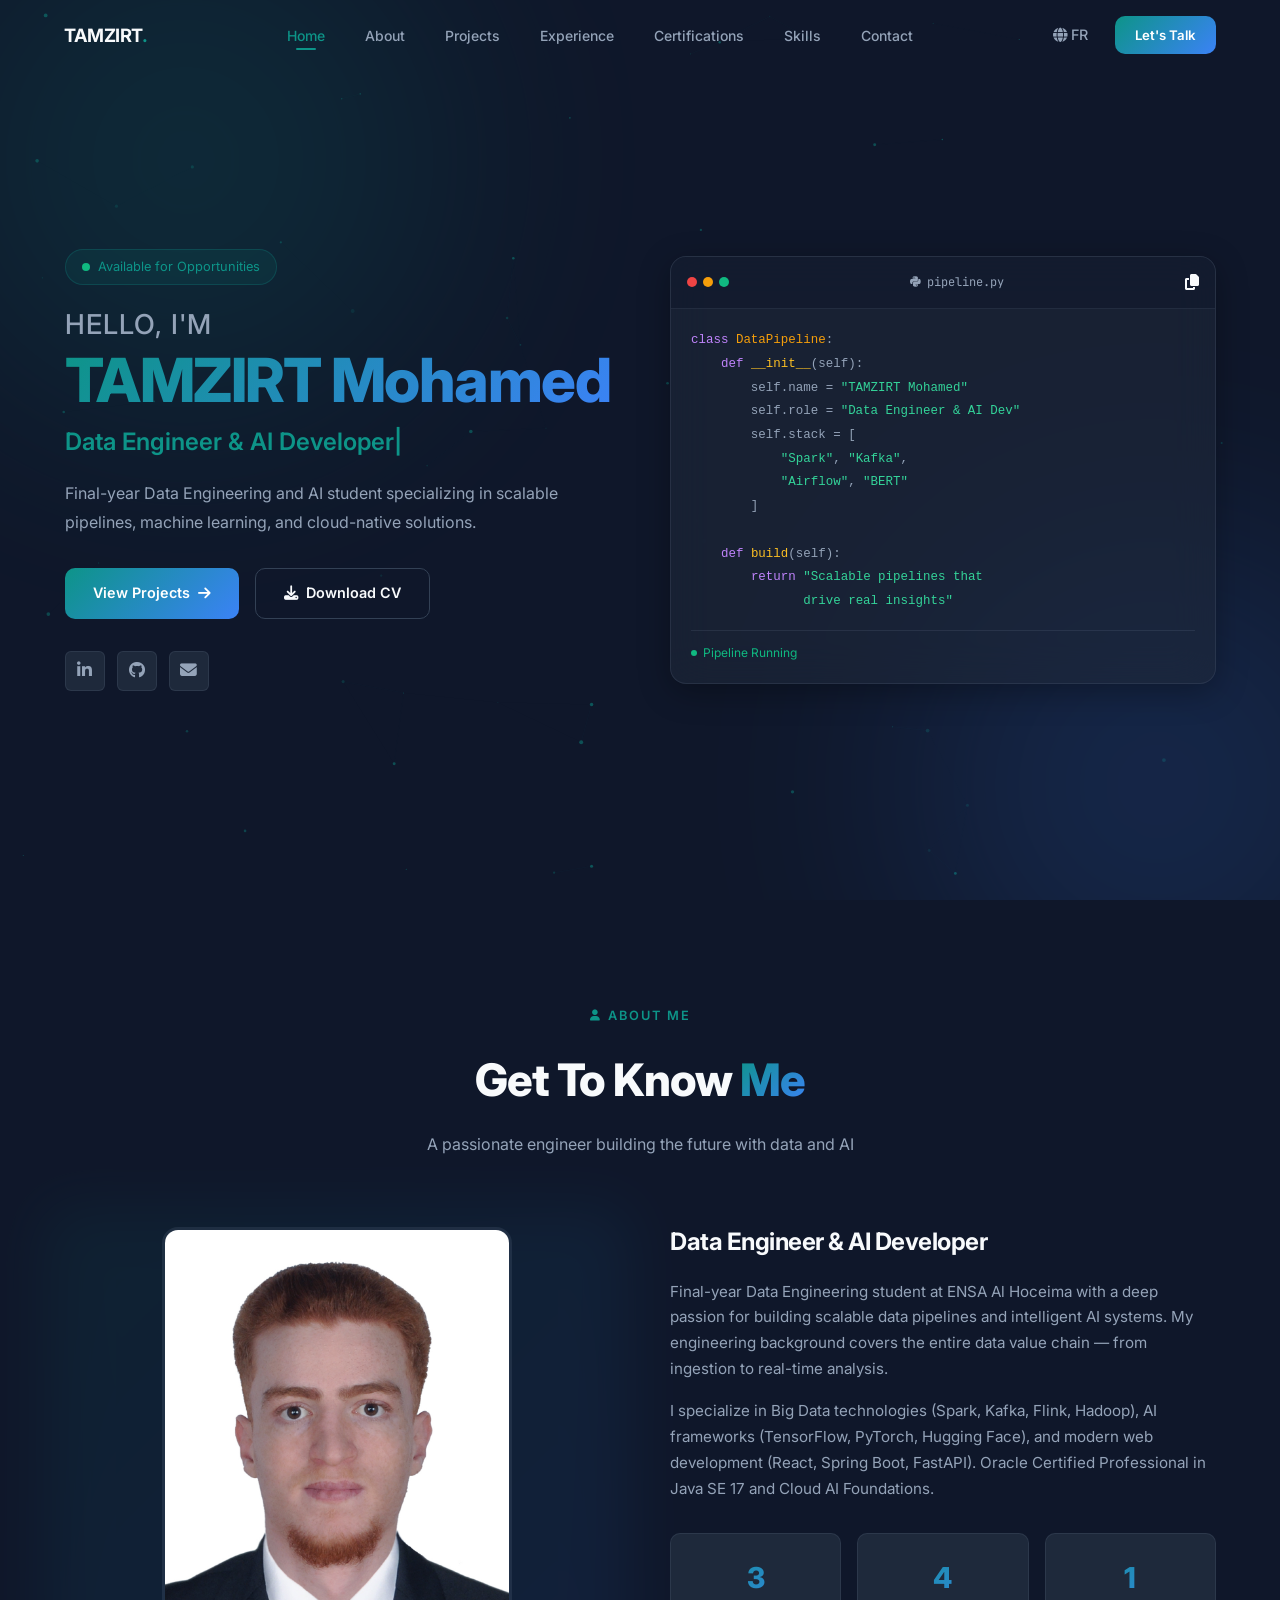
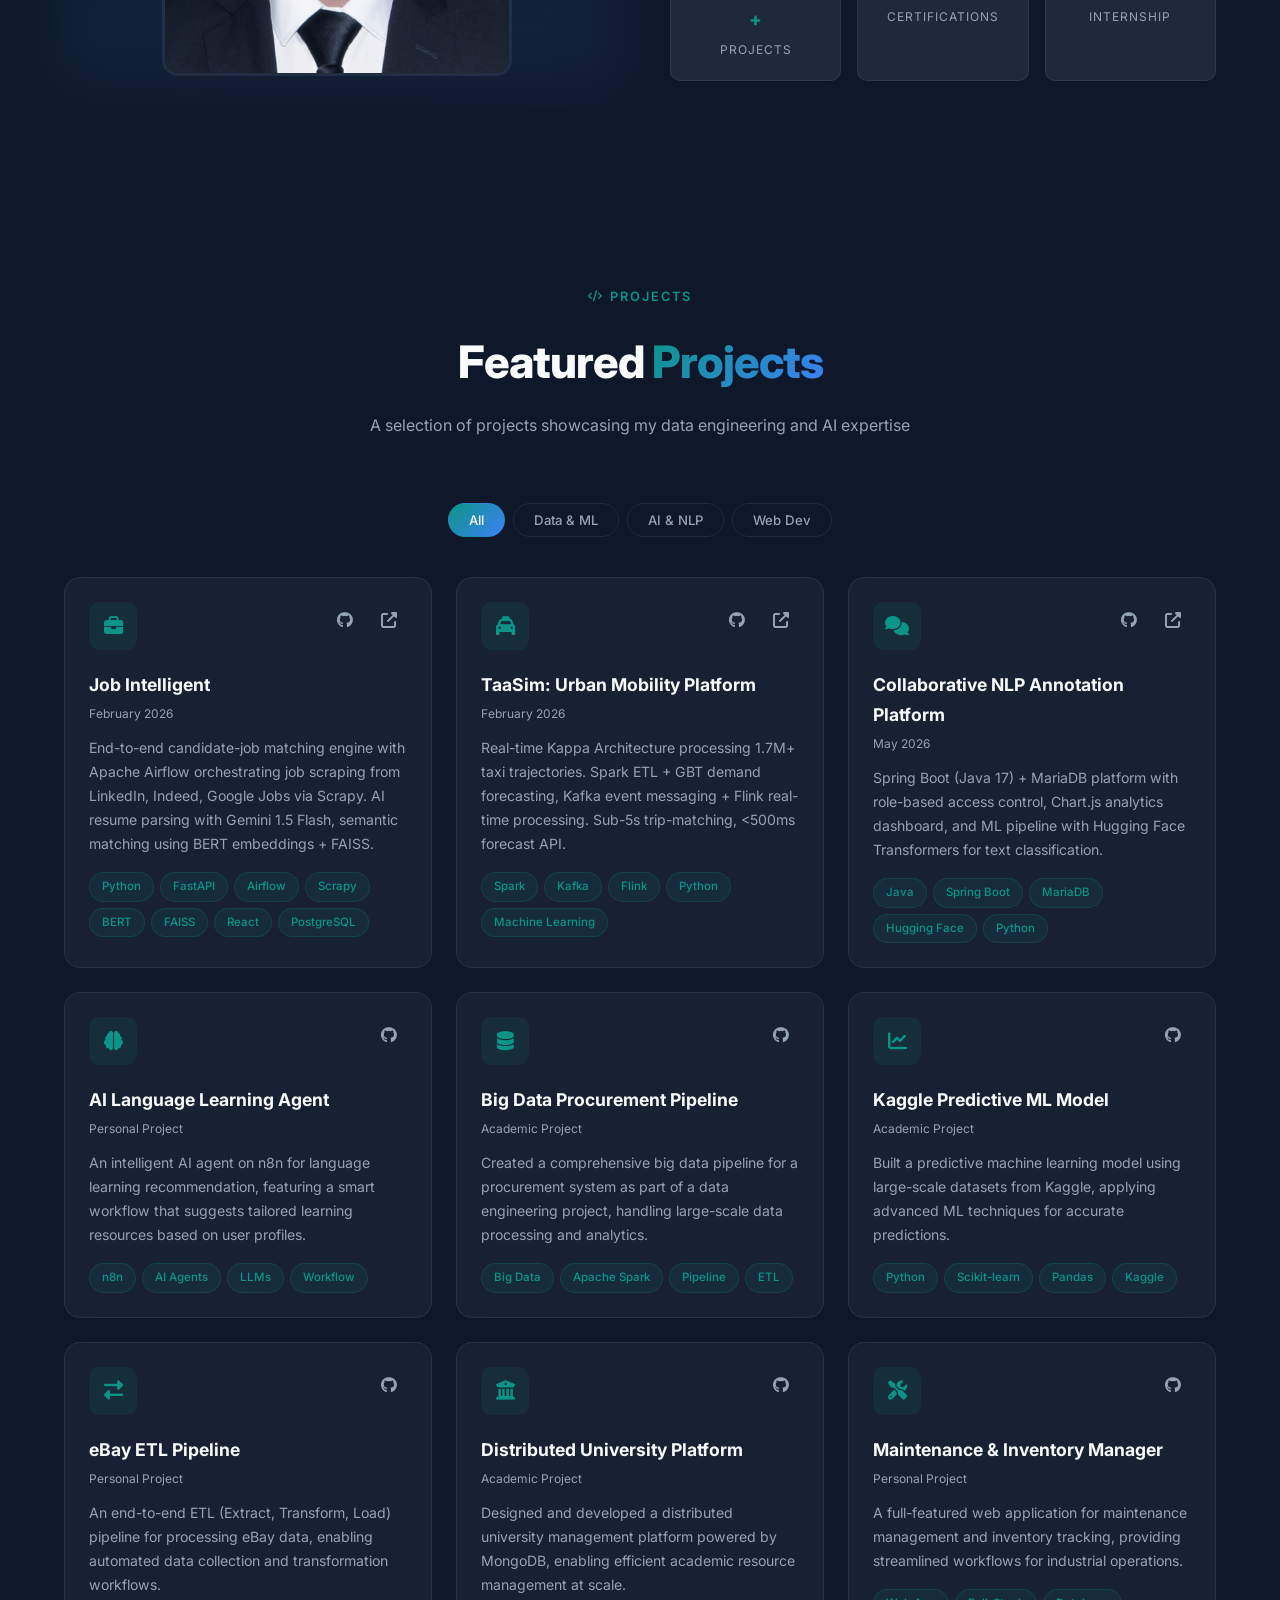
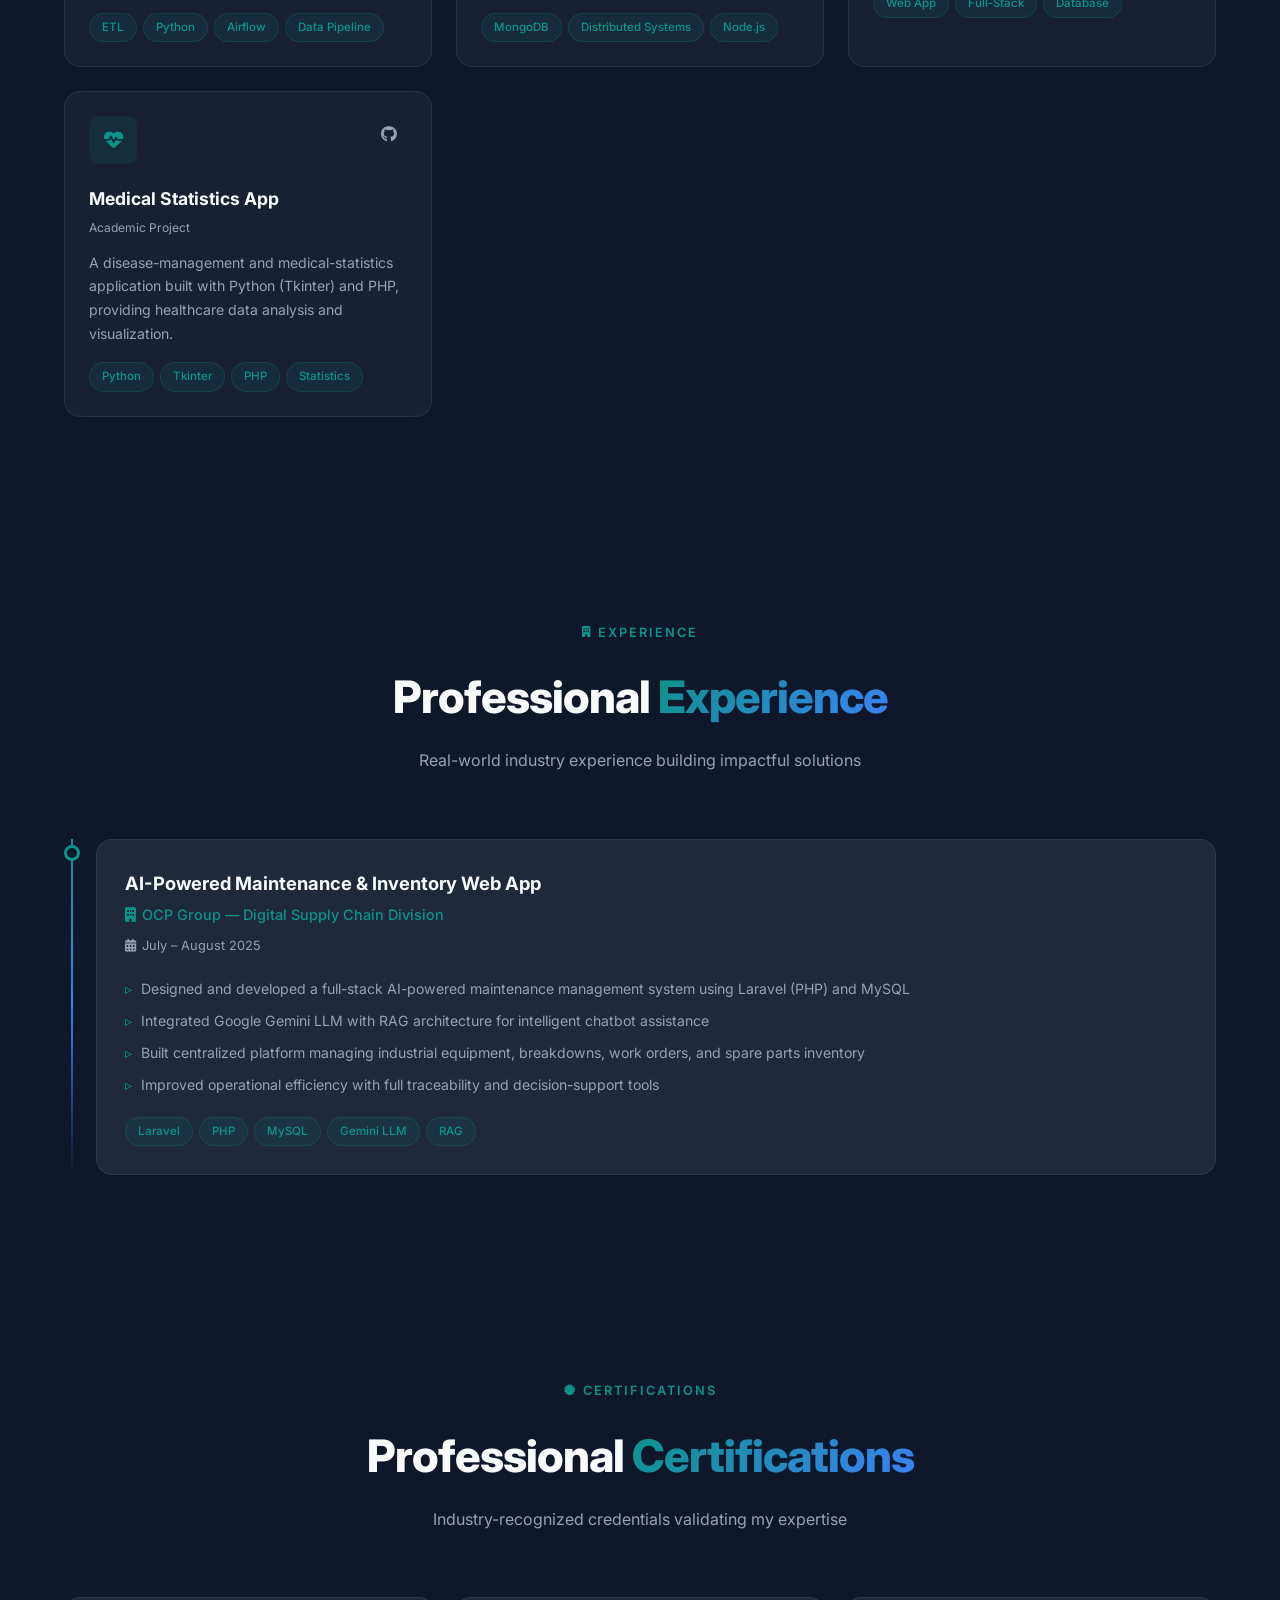
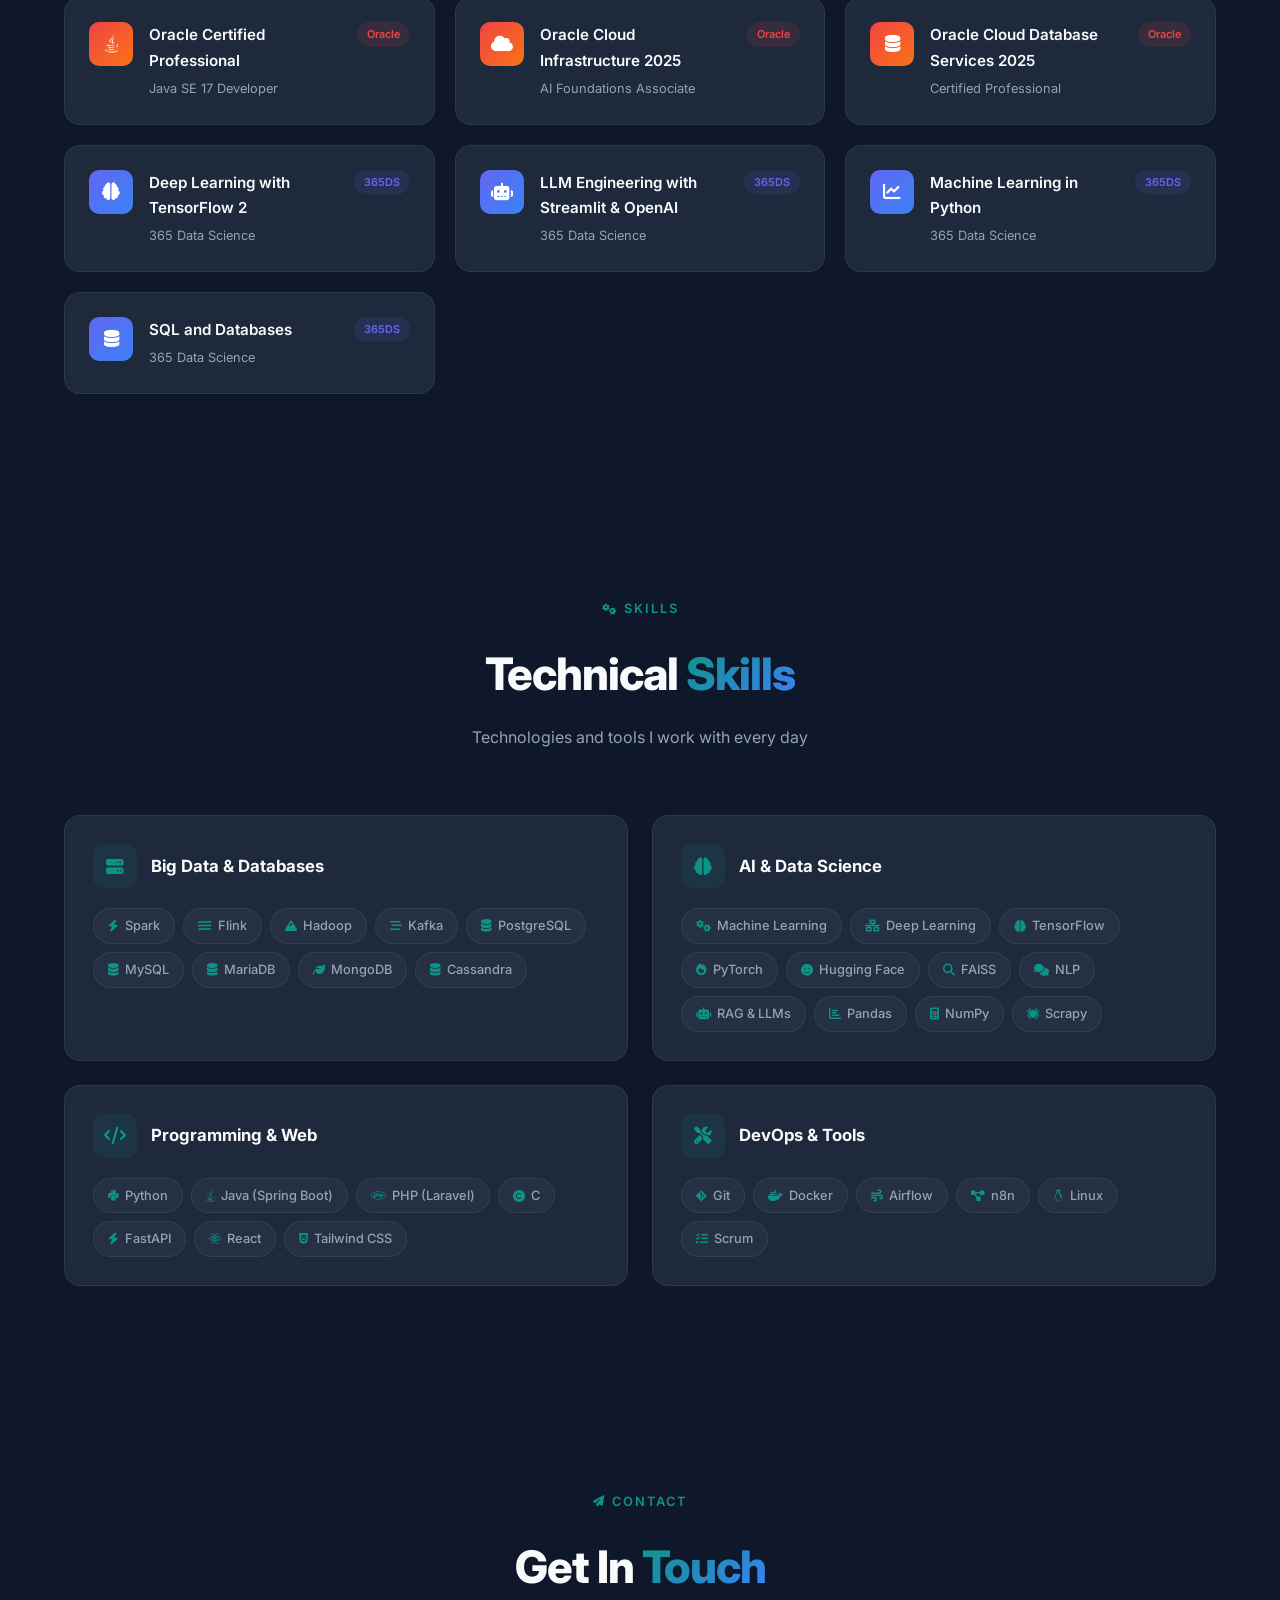
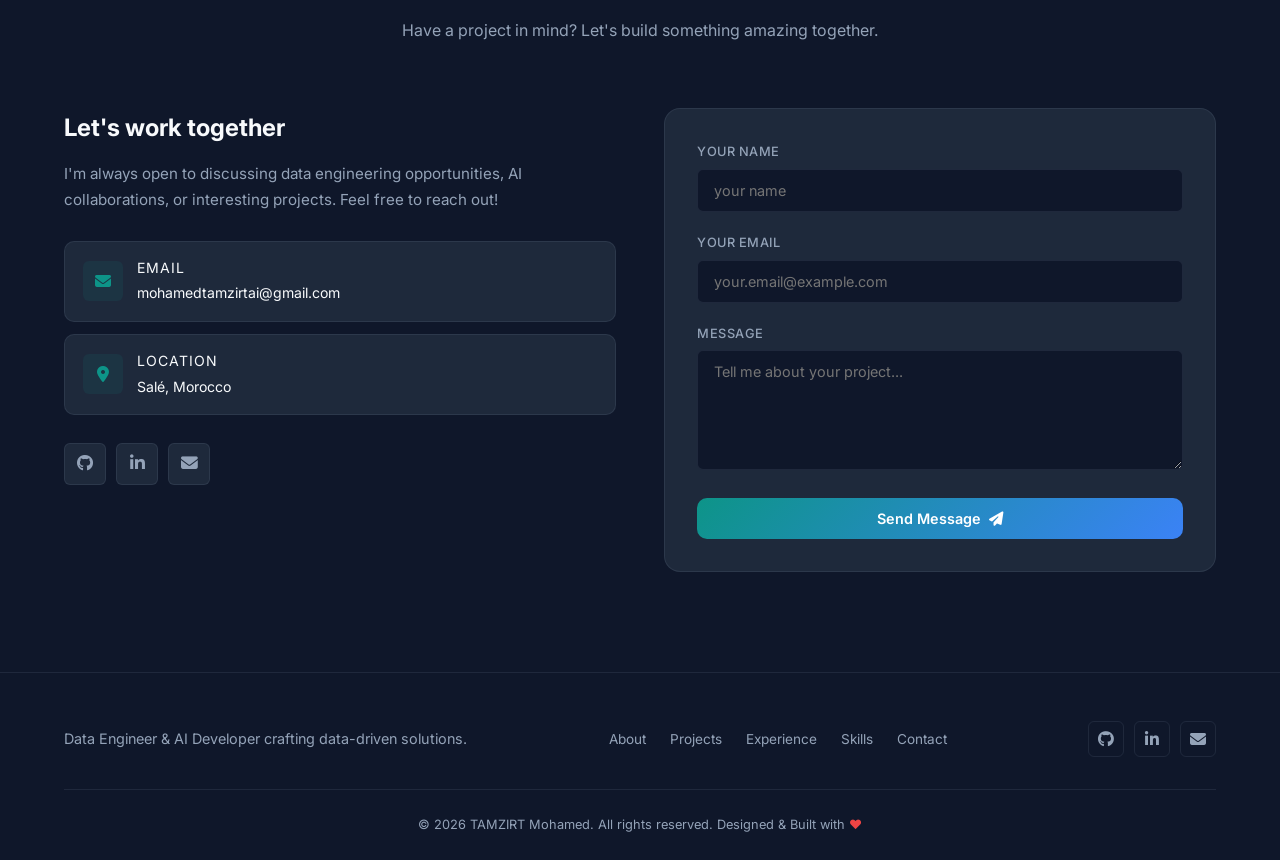
==== commit a42b11e8: "chore: update contact form input placeholders for better clarity" ====
--- a/index.html
+++ b/index.html
@@ -622,11 +622,11 @@
                     <form class="contact-form" id="contact-form">
                         <div class="form-group">
                             <label for="name">Your Name</label>
-                            <input type="text" id="name" name="name" placeholder="John Doe" required>
+                            <input type="text" id="name" name="name" placeholder="your name" required>
                         </div>
                         <div class="form-group">
                             <label for="email">Your Email</label>
-                            <input type="email" id="email" name="email" placeholder="john@example.com" required>
+                            <input type="email" id="email" name="email" placeholder="your.email@example.com" required>
                         </div>
                         <div class="form-group">
                             <label for="message">Message</label>
